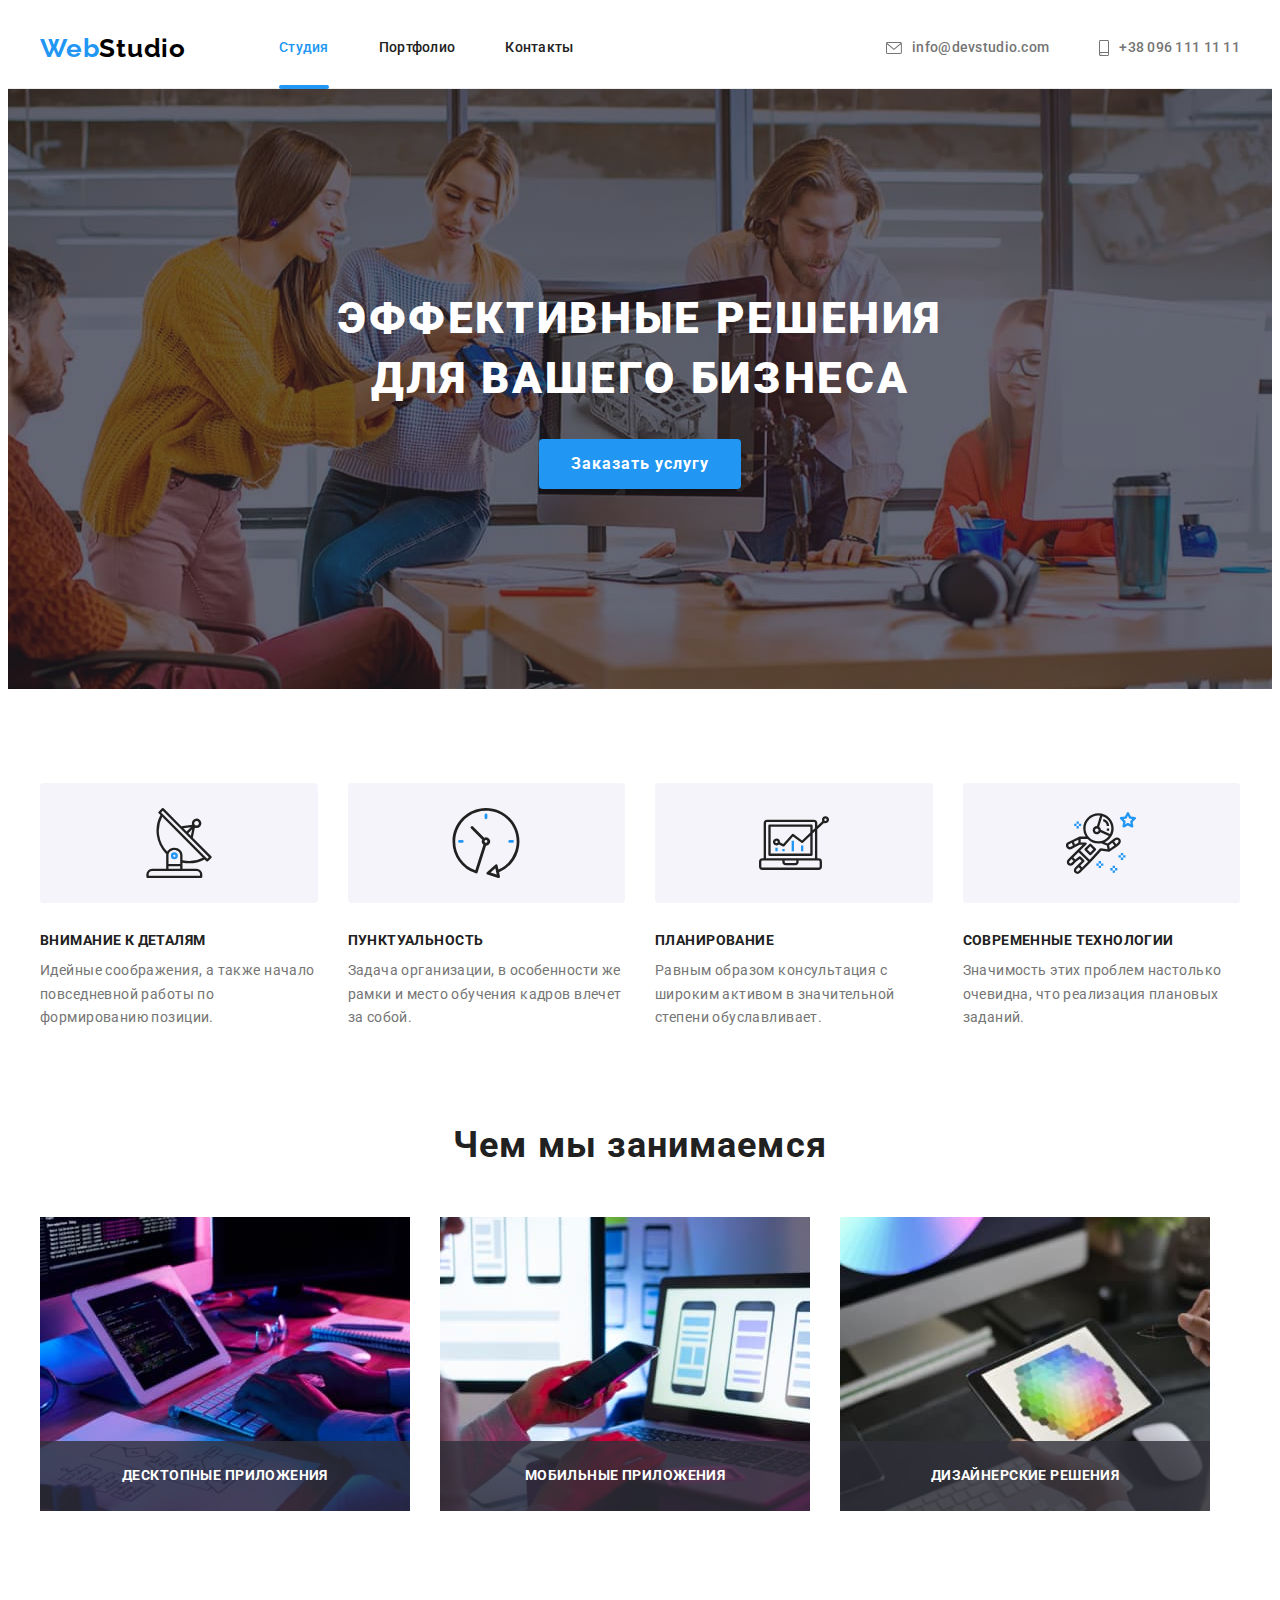
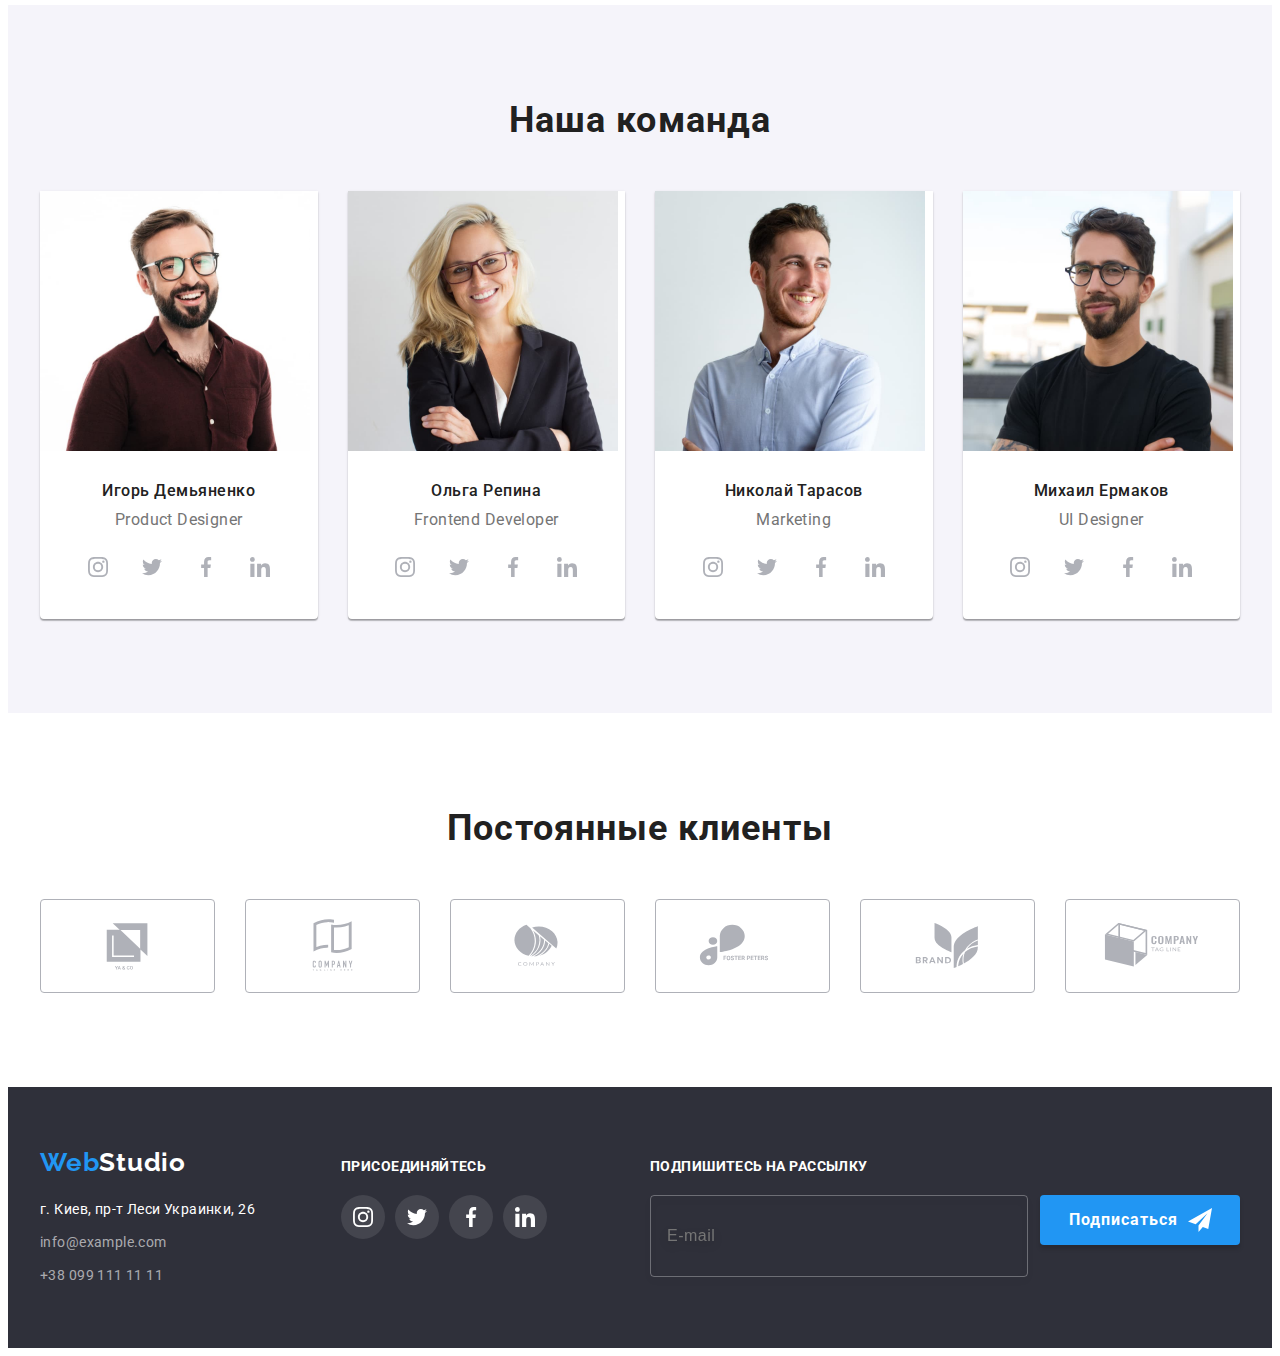
==== index.html @ 52c088f1 "Files from module 7" ====
<!DOCTYPE html>
<html lang="ru">
  <head>
    <meta charset="UTF-8" />
    <meta http-equiv="X-UA-Compatible" content="IE=edge" />
    <meta name="viewport" content="width=device-width, initial-scale=1.0" />
    <link rel="preconnect" href="https://fonts.googleapis.com" />
    <link rel="preconnect" href="https://fonts.gstatic.com" crossorigin />
    <link
      href="https://fonts.googleapis.com/css2?family=Raleway:wght@700&family=Roboto:wght@400;500;700;900&display=swap"
      rel="stylesheet"
    />
    <title>Студия</title>
    <link
      rel="stylesheet"
      href="https://cdnjs.cloudflare.com/ajax/libs/modern-normalize/1.1.0/modern-normalize.min.css"
      integrity="sha512-wpPYUAdjBVSE4KJnH1VR1HeZfpl1ub8YT/NKx4PuQ5NmX2tKuGu6U/JRp5y+Y8XG2tV+wKQpNHVUX03MfMFn9Q=="
      crossorigin="anonymous"
      referrerpolicy="no-referrer"
    />
    <link rel="stylesheet" href="./css/main.min.css" />
  </head>
  <body>
    <!-- Шапка сайта -->
    <header class="header">
      <div class="container">
        <a class="logo header__logo link" lang="en" href="./index.html"
          >Web<span class="logo__part">Studio</span></a
        >
        <nav class="navigation">
          <ul class="menu-list list">
            <li class="menu-list__item">
              <a class="menu-list__link menu-list__link--current link" href="./index.html"
                >Студия</a
              >
            </li>
            <li class="menu-list__item">
              <a class="menu-list__link link" href="./portfolio.html">Портфолио</a>
            </li>
            <li class="menu-list__item">
              <a class="menu-list__link link" href="">Контакты</a>
            </li>
          </ul>
        </nav>
        <ul class="contacts-list list">
          <li class="contacts-list__item">
            <a class="contacts-list__link link" href="mailto:info@devstudio.com"
              ><svg class="contacts-list__icon" width="16" height="12">
                <use href="./images/icons.svg#icon-envelope"></use></svg
              >info@devstudio.com</a
            >
          </li>
          <li class="contacts-list__item">
            <a class="contacts-list__link link" href="tel:+380961111111"
              ><svg class="contacts-list__icon" width="10" height="16">
                <use href="./images/icons.svg#icon-smartphone"></use></svg
              >+38 096 111 11 11</a
            >
          </li>
        </ul>
      </div>
    </header>
    <!-- Уникальный контент страницы -->
    <main>
      <!-- Герой -->
      <section class="hero">
        <div class="container">
          <h1 class="main-title">Эффективные решения для вашего бизнеса</h1>
          <button class="main-btn btn" type="button" data-modal-open>Заказать услугу</button>
        </div>
      </section>
      <!-- Преимущества компании -->
      <section class="advantages section">
        <div class="container">
          <h2 class="visually-hidden">Наши преимущества</h2>
          <ul class="advantages-list list">
            <li class="advantages-list__item">
              <div class="advantages-list__icon-container">
                <svg class="advantages-list__icon" width="70" height="70">
                  <use href="./images/icons.svg#icon-antenna"></use>
                </svg>
              </div>
              <h3 class="advantages-list__title">Внимание к деталям</h3>
              <p class="advantages-list__text">
                Идейные соображения, а также начало повседневной работы по формированию позиции.
              </p>
            </li>
            <li class="advantages-list__item">
              <div class="advantages-list__icon-container">
                <svg class="advantages-list__icon" width="70" height="70">
                  <use href="./images/icons.svg#icon-clock"></use>
                </svg>
              </div>
              <h3 class="advantages-list__title">Пунктуальность</h3>
              <p class="advantages-list__text">
                Задача организации, в особенности же рамки и место обучения кадров влечет за собой.
              </p>
            </li>
            <li class="advantages-list__item">
              <div class="advantages-list__icon-container">
                <svg class="advantages-list__icon" width="70" height="70">
                  <use href="./images/icons.svg#icon-diagram"></use>
                </svg>
              </div>
              <h3 class="advantages-list__title">Планирование</h3>
              <p class="advantages-list__text">
                Равным образом консультация с широким активом в значительной степени обуславливает.
              </p>
            </li>
            <li class="advantages-list__item">
              <div class="advantages-list__icon-container">
                <svg class="advantages-list__icon" width="70" height="70">
                  <use href="./images/icons.svg#icon-astronaut"></use>
                </svg>
              </div>
              <h3 class="advantages-list__title">Современные технологии</h3>
              <p class="advantages-list__text">
                Значимость этих проблем настолько очевидна, что реализация плановых заданий.
              </p>
            </li>
          </ul>
        </div>
      </section>
      <!-- Услуги компании -->
      <section class="activity section">
        <div class="container">
          <h2 class="title">Чем мы занимаемся</h2>
          <ul class="activity-list list">
            <li class="activity-list__item">
              <div class="activity-list__img-container">
                <img
                  class="activity-list__img img"
                  src="./images/image-1.jpg"
                  alt="Написание сайтов"
                  width="370"
                  height="294"
                />
                <p class="activity-list__text">Десктопные приложения</p>
              </div>
            </li>
            <li class="activity-list__item">
              <div class="activity-list__img-container">
                <img
                  class="activity-list__img img"
                  src="./images/image-2.jpg"
                  alt="Создание веб-приложений"
                  width="370"
                  height="294"
                />
                <p class="activity-list__text">Мобильные приложения</p>
              </div>
            </li>
            <li class="activity-list__item">
              <div class="activity-list__img-container">
                <img
                  class="activity-list__img img"
                  src="./images/image-3.jpg"
                  alt="Дизайн"
                  width="370"
                  height="294"
                />
                <p class="activity-list__text">Дизайнерские решения</p>
              </div>
            </li>
          </ul>
        </div>
      </section>
      <!-- Сотрудники компании -->
      <section class="command section">
        <div class="container">
          <h2 class="title">Наша команда</h2>
          <ul class="command-list list">
            <li class="command-list__item">
              <img
                class="command-list__img img"
                src="./images/image-4.jpg"
                alt="Игорь Демьяненко"
                width="270"
                height="260"
              />
              <div class="command-data">
                <h3 class="command-data__title">Игорь Демьяненко</h3>
                <p class="command-data__text" lang="en">Product Designer</p>
                <ul class="social-list list">
                  <li class="social-list__item">
                    <a class="social-list__link social-list__link--mid link" href="">
                      <svg class="social-list__icon" width="20" height="20">
                        <use href="./images/icons.svg#icon-instagram"></use>
                      </svg>
                    </a>
                  </li>
                  <li class="social-list__item">
                    <a class="social-list__link social-list__link--mid link" href="">
                      <svg class="social-list__icon" width="20" height="20">
                        <use href="./images/icons.svg#icon-twitter"></use>
                      </svg>
                    </a>
                  </li>
                  <li class="social-list__item">
                    <a class="social-list__link social-list__link--mid link" href="">
                      <svg class="social-list__icon" width="20" height="20">
                        <use href="./images/icons.svg#icon-facebook"></use>
                      </svg>
                    </a>
                  </li>
                  <li class="social-list__item">
                    <a class="social-list__link social-list__link--mid link" href="">
                      <svg class="social-list__icon" width="20" height="20">
                        <use href="./images/icons.svg#icon-linkedin"></use>
                      </svg>
                    </a>
                  </li>
                </ul>
              </div>
            </li>
            <li class="command-list__item">
              <img
                class="command-list__img img"
                lang="en"
                src="./images/image-5.jpg"
                alt="Frontend Developer"
                width="270"
                height="260"
              />
              <div class="command-data">
                <h3 class="command-data__title">Ольга Репина</h3>
                <p class="command-data__text" lang="en">Frontend Developer</p>
                <ul class="social-list list">
                  <li class="social-list__item">
                    <a class="social-list__link social-list__link--mid link" href="">
                      <svg class="social-list__icon" width="20" height="20">
                        <use href="./images/icons.svg#icon-instagram"></use>
                      </svg>
                    </a>
                  </li>
                  <li class="social-list__item">
                    <a class="social-list__link social-list__link--mid link" href="">
                      <svg class="social-list__icon" width="20" height="20">
                        <use href="./images/icons.svg#icon-twitter"></use>
                      </svg>
                    </a>
                  </li>
                  <li class="social-list__item">
                    <a class="social-list__link social-list__link--mid link" href="">
                      <svg class="social-list__icon" width="20" height="20">
                        <use href="./images/icons.svg#icon-facebook"></use>
                      </svg>
                    </a>
                  </li>
                  <li class="social-list__item">
                    <a class="social-list__link social-list__link--mid link" href="">
                      <svg class="social-list__icon" width="20" height="20">
                        <use href="./images/icons.svg#icon-linkedin"></use>
                      </svg>
                    </a>
                  </li>
                </ul>
              </div>
            </li>
            <li class="command-list__item">
              <img
                class="command-list__img img"
                lang="en"
                src="./images/image-6.jpg"
                alt="Marketing"
                width="270"
                height="260"
              />
              <div class="command-data">
                <h3 class="command-data__title">Николай Тарасов</h3>
                <p class="command-data__text" lang="en">Marketing</p>
                <ul class="social-list list">
                  <li class="social-list__item">
                    <a class="social-list__link social-list__link--mid link" href="">
                      <svg class="social-list__icon" width="20" height="20">
                        <use href="./images/icons.svg#icon-instagram"></use>
                      </svg>
                    </a>
                  </li>
                  <li class="social-list__item">
                    <a class="social-list__link social-list__link--mid link" href="">
                      <svg class="social-list__icon" width="20" height="20">
                        <use href="./images/icons.svg#icon-twitter"></use>
                      </svg>
                    </a>
                  </li>
                  <li class="social-list__item">
                    <a class="social-list__link social-list__link--mid link" href="">
                      <svg class="social-list__icon" width="20" height="20">
                        <use href="./images/icons.svg#icon-facebook"></use>
                      </svg>
                    </a>
                  </li>
                  <li class="social-list__item">
                    <a class="social-list__link social-list__link--mid link" href="">
                      <svg class="social-list__icon" width="20" height="20">
                        <use href="./images/icons.svg#icon-linkedin"></use>
                      </svg>
                    </a>
                  </li>
                </ul>
              </div>
            </li>
            <li class="command-list__item">
              <img
                class="command-list__img img"
                lang="en"
                src="./images/image-7.jpg"
                alt="UI Designer"
                width="270"
                height="260"
              />
              <div class="command-data">
                <h3 class="command-data__title">Михаил Ермаков</h3>
                <p class="command-data__text" lang="en">UI Designer</p>
                <ul class="social-list list">
                  <li class="social-list__item">
                    <a class="social-list__link social-list__link--mid link" href="">
                      <svg class="social-list__icon" width="20" height="20">
                        <use href="./images/icons.svg#icon-instagram"></use>
                      </svg>
                    </a>
                  </li>
                  <li class="social-list__item">
                    <a class="social-list__link social-list__link--mid link" href="">
                      <svg class="social-list__icon" width="20" height="20">
                        <use href="./images/icons.svg#icon-twitter"></use>
                      </svg>
                    </a>
                  </li>
                  <li class="social-list__item">
                    <a class="social-list__link social-list__link--mid link" href="">
                      <svg class="social-list__icon" width="20" height="20">
                        <use href="./images/icons.svg#icon-facebook"></use>
                      </svg>
                    </a>
                  </li>
                  <li class="social-list__item">
                    <a class="social-list__link social-list__link--mid link" href="">
                      <svg class="social-list__icon" width="20" height="20">
                        <use href="./images/icons.svg#icon-linkedin"></use>
                      </svg>
                    </a>
                  </li>
                </ul>
              </div>
            </li>
          </ul>
        </div>
      </section>
      <section class="clients section">
        <div class="container">
          <h2 class="title">Постоянные клиенты</h2>
          <ul class="clients-list list">
            <li class="clients-list__item">
              <a class="clients-list__link link" href="">
                <svg class="clients-list__icon" width="106" height="60">
                  <use href="./images/icons.svg#icon-logo-1"></use></svg
              ></a>
            </li>
            <li class="clients-list__item">
              <a class="clients-list__link link" href=""
                ><svg class="clients-list__icon" width="106" height="60">
                  <use href="./images/icons.svg#icon-logo-2"></use></svg
              ></a>
            </li>
            <li class="clients-list__item">
              <a class="clients-list__link link" href=""
                ><svg class="clients-list__icon" width="106" height="60">
                  <use href="./images/icons.svg#icon-logo-3"></use></svg
              ></a>
            </li>
            <li class="clients-list__item">
              <a class="clients-list__link link" href=""
                ><svg class="clients-list__icon" width="106" height="60">
                  <use href="./images/icons.svg#icon-logo-4"></use></svg
              ></a>
            </li>
            <li class="clients-list__item">
              <a class="clients-list__link link" href=""
                ><svg class="clients-list__icon" width="106" height="60">
                  <use href="./images/icons.svg#icon-logo-5"></use></svg
              ></a>
            </li>
            <li class="clients-list__item">
              <a class="clients-list__link link" href=""
                ><svg class="clients-list__icon" width="106" height="60">
                  <use href="./images/icons.svg#icon-logo-6"></use></svg
              ></a>
            </li>
          </ul>
        </div>
      </section>
    </main>
    <!-- Футер -->
    <footer class="footer">
      <div class="container">
        <div class="address-data">
          <a class="logo footer__logo link" lang="en" href="./index.html"
            >Web<span class="logo__part">Studio</span></a
          >
          <address class="address">
            <p class="address__text">г. Киев, пр-т Леси Украинки, 26</p>
            <ul class="vertical-contacts-list list">
              <li class="vertical-contacts-list__item">
                <a class="vertical-contacts-list__link link" href="mailto:info@example.com"
                  >info@example.com</a
                >
              </li>
              <li class="vertical-contacts-list__item">
                <a class="vertical-contacts-list__link link" href="tel:+380991111111"
                  >+38 099 111 11 11</a
                >
              </li>
            </ul>
          </address>
        </div>
        <div class="social-container">
          <p class="social-container__appeal">Присоединяйтесь</p>
          <ul class="social-list list">
            <li class="social-list__item">
              <a class="social-list__link social-list__link--bottom link" href="">
                <svg class="social-list__icon" width="20" height="20">
                  <use href="./images/icons.svg#icon-instagram"></use>
                </svg>
              </a>
            </li>
            <li class="social-list__item">
              <a class="social-list__link social-list__link--bottom link" href="">
                <svg class="social-list__icon" width="20" height="20">
                  <use href="./images/icons.svg#icon-twitter"></use>
                </svg>
              </a>
            </li>
            <li class="social-list__item">
              <a class="social-list__link social-list__link--bottom link" href="">
                <svg class="social-list__icon" width="20" height="20">
                  <use href="./images/icons.svg#icon-facebook"></use>
                </svg>
              </a>
            </li>
            <li class="social-list__item">
              <a class="social-list__link social-list__link--bottom link" href="">
                <svg class="social-list__icon" width="20" height="20">
                  <use href="./images/icons.svg#icon-linkedin"></use>
                </svg>
              </a>
            </li>
          </ul>
        </div>
        <div class="subscription">
          <p class="subscription__appeal">Подпишитесь на рассылку</p>
          <form class="subscription-form">
            <label class="subscription-form__label">
              <input
                class="subscription-form__input"
                type="email"
                name="user-email"
                placeholder="E-mail"
              />
            </label>
            <button class="subscription-btn btn" type="submit">
              Подписаться
              <svg class="subscription-btn__icon" width="24" height="24">
                <use href="./images/icons.svg#icon-send"></use>
              </svg>
            </button>
          </form>
        </div>
      </div>
    </footer>
    <div class="backdrop is-hidden" data-modal>
      <div class="modal">
        <button class="button-close" type="button" title="Закрыть" data-modal-close>
          <svg class="button-close__icon" width="11" height="11">
            <use href="./images/icons.svg#icon-close"></use>
          </svg>
        </button>
        <form class="modal-form">
          <p class="modal-form__appeal">Оставьте свои данные, мы вам перезвоним</p>
          <ul class="modal-list list">
            <li class="modal-list__item">
              <label class="modal-list__label" for="name">Имя</label>
              <div class="modal-list__area">
                <input class="modal-list__input" type="text" name="user-name" id="name" />
                <svg class="modal-list__icon" width="18" height="18">
                  <use href="./images/icons.svg#icon-modal-1"></use>
                </svg>
              </div>
            </li>
            <li class="modal-list__item">
              <label class="modal-list__label" for="tel">Телефон</label>
              <div class="modal-list__area">
                <input class="modal-list__input" type="tel" name="user-tel" id="tel" />
                <svg class="modal-list__icon" width="18" height="18">
                  <use href="./images/icons.svg#icon-modal-2"></use>
                </svg>
              </div>
            </li>
            <li class="modal-list__item">
              <label class="modal-list__label" for="email">Почта</label>
              <div class="modal-list__area">
                <input class="modal-list__input" type="email" name="user-email" id="email" />
                <svg class="modal-list__icon" width="18" height="18">
                  <use href="./images/icons.svg#icon-modal-3"></use>
                </svg>
              </div>
            </li>
          </ul>
          <div class="modal-comment">
            <label class="modal-comment__label" for="comment">Комментарий</label>
            <textarea
              class="modal-comment__textarea"
              name="user-comment"
              id="comment"
              placeholder="Введите текст"
            ></textarea>
          </div>
          <div class="modal-checkbox">
            <label class="modal-checkbox__label">
              <input
                class="modal-checkbox__consent visually-hidden"
                type="checkbox"
                name="consent"
                id="consent"
              />
              <svg class="modal-checkbox__icon" width="16" height="15">
                <use href="./images/icons.svg#icon-modal-4"></use>
              </svg>
              Соглашаюсь с рассылкой и принимаю&nbsp;
              <a class="modal-checkbox__link link" href="">Условия договора</a></label
            >
          </div>
          <button class="backdrop-btn btn" type="submit">Отправить</button>
        </form>
      </div>
    </div>
    <script src="./js/modal.js"></script>
  </body>
</html>
---- css/main.min.css ----
:root{--text-main-color: #212121;--text-secondary-color: #757575;--text-light-color: #ffffff;--text-light-transparent-color: rgba(255, 255, 255, 0.6);--text-dark-color: #000000;--text-accent-color: #2196f3;--bg-main-color: #ffffff;--bg-light-color: #f5f4fa;--bg-dark-color: #2f303a;--bg-accent-color: #2196f3;--bg-accent-btn-color: #188ce8;--bg-first-hero-color: rgba(47, 48, 58, 0.4);--bg-last-hero-color: #c4c4c4;--bg-portfolio-example-thumb-color: rgba(33, 150, 243, 0.9);--bg-activity-text-thumb-color: rgba(47, 48, 58, 0.8);--social-icon-main-color: #afb1b8;--social-icon-footer-color: #ffffff;--social-icon-bg-footer-color: rgba(255, 255, 255, 0.1);--border-header-color: #ececec;--border-card-color: #eeeeee;--border-subscription-input-color: rgba(255, 255, 255, 0.3);--border-input-textarea-color: rgba(33, 33, 33, 0.2);--border-comment-textarea-color: rgba(117, 117, 117, 0.5);--backdrop-color: rgba(0, 0, 0, 0.2);--main-font-family: "Roboto", sans-serif;--logo-font-family: "Raleway", sans-serif;--main-gap: 30px}p,h1,h2,h3,h4,h5,h6{margin:0}ul{margin:0;padding-left:0}body{font-weight:400;background-color:var(--bg-main-color);color:var(--text-main-color);font-family:var(--main-font-family);font-size:14px;line-height:1.71;letter-spacing:.03em}.list{list-style:none}.link{color:var(--text-main-color);text-decoration:none}.btn{font-family:inherit;font-size:16px;text-align:center;cursor:pointer}.img{display:block;max-width:100%;height:auto}.visually-hidden{position:absolute;white-space:nowrap;width:1px;height:1px;overflow:hidden;border:0;padding:0;clip:rect(0 0 0 0);-webkit-clip-path:inset(50%);clip-path:inset(50%);margin:-1px}.container{width:1200px;padding-left:15px;padding-right:15px;margin:0 auto}.section{padding-top:94px;padding-bottom:94px}.logo{display:block;color:var(--text-accent-color);font-family:var(--logo-font-family);font-weight:700;font-size:26px;line-height:1.19;letter-spacing:.03em}.footer__logo{margin-bottom:20px}.header__logo{margin-right:93px;padding-top:24px;padding-bottom:24px}.footer .logo__part{color:var(--text-light-color)}.header .logo__part{color:var(--text-dark-color)}.title{font-size:36px;line-height:1.17;text-align:center;margin-bottom:50px;letter-spacing:.03em}.social-list{display:-webkit-box;display:-ms-flexbox;display:flex;-webkit-box-pack:center;-ms-flex-pack:center;justify-content:center}.social-list__item:not(:last-child){margin-right:10px}.social-list__link{display:-webkit-box;display:-ms-flexbox;display:flex;-webkit-box-pack:center;-ms-flex-pack:center;justify-content:center;-webkit-box-align:center;-ms-flex-align:center;align-items:center;width:44px;height:44px;border-radius:50%}.social-list__link--mid{fill:var(--social-icon-main-color);-webkit-transition:fill 250ms cubic-bezier(0.4, 0, 0.2, 1),background-color 250ms cubic-bezier(0.4, 0, 0.2, 1);transition:fill 250ms cubic-bezier(0.4, 0, 0.2, 1),background-color 250ms cubic-bezier(0.4, 0, 0.2, 1)}.social-list__link--mid:hover,.social-list__link--mid:focus{fill:var(--bg-main-color);background-color:var(--text-accent-color)}.social-list__link--bottom{fill:var(--social-icon-footer-color);background-color:var(--social-icon-bg-footer-color);-webkit-transition:background-color 250ms cubic-bezier(0.4, 0, 0.2, 1);transition:background-color 250ms cubic-bezier(0.4, 0, 0.2, 1)}.social-list__link--bottom:hover,.social-list__link--bottom:focus{background-color:var(--bg-accent-color)}.header{border-bottom:1px solid var(--border-header-color)}.header .container{display:-webkit-box;display:-ms-flexbox;display:flex;-webkit-box-align:center;-ms-flex-align:center;align-items:center}.menu-list{display:-webkit-box;display:-ms-flexbox;display:flex}.menu-list__item:not(:last-child){margin-right:50px}.menu-list__link{display:block;padding-top:32px;padding-bottom:32px;font-weight:500;font-size:14px;line-height:1.14;letter-spacing:.02em;-webkit-transition:color 250ms cubic-bezier(0.4, 0, 0.2, 1);transition:color 250ms cubic-bezier(0.4, 0, 0.2, 1)}.menu-list__link:hover,.menu-list__link:focus{color:var(--text-accent-color)}.menu-list__link--current{color:var(--text-accent-color);position:relative}.menu-list__link--current::after{content:"";position:absolute;left:0;bottom:-1px;width:100%;height:4px;border-radius:2px;background-color:var(--bg-accent-color)}.contacts-list{display:-webkit-box;display:-ms-flexbox;display:flex;margin-left:auto}.contacts-list__item:first-child{margin-right:50px}.contacts-list__icon{fill:currentColor;margin-right:10px}.contacts-list__link{display:-webkit-box;display:-ms-flexbox;display:flex;-webkit-box-align:center;-ms-flex-align:center;align-items:center;-webkit-box-pack:center;-ms-flex-pack:center;justify-content:center;color:var(--text-secondary-color);padding-top:32px;padding-bottom:32px;font-weight:500;font-size:14px;line-height:1.14;letter-spacing:.02em;-webkit-transition:color 250ms cubic-bezier(0.4, 0, 0.2, 1);transition:color 250ms cubic-bezier(0.4, 0, 0.2, 1)}.contacts-list__link:hover,.contacts-list__link:focus{color:var(--text-accent-color)}.hero{max-width:1600px;padding-top:200px;padding-bottom:200px;margin:0 auto;background-color:var(--bg-last-hero-color);background-image:-webkit-gradient(linear, left top, left bottom, from(var(--bg-first-hero-color)), to(var(--bg-first-hero-color))),url(../images/img-hero.jpg);background-image:linear-gradient(var(--bg-first-hero-color), var(--bg-first-hero-color)),url(../images/img-hero.jpg);background-repeat:no-repeat;background-position:center;background-size:cover}.main-title{color:var(--text-light-color);font-weight:900;font-size:44px;line-height:1.36;text-align:center;letter-spacing:.06em;text-transform:uppercase;margin-bottom:var(--main-gap);max-width:696px;margin-left:auto;margin-right:auto}.main-btn{padding-top:10px;padding-right:32px;padding-bottom:10px;padding-left:32px;border:0;background-color:var(--bg-accent-color);color:var(--text-light-color);font-weight:700;line-height:1.88;letter-spacing:.06em;display:block;height:50px;min-width:200px;margin-left:auto;margin-right:auto;border-radius:4px;-webkit-box-shadow:0px 4px 4px rgba(0,0,0,.15);box-shadow:0px 4px 4px rgba(0,0,0,.15);-webkit-transition:background-color 250ms cubic-bezier(0.4, 0, 0.2, 1);transition:background-color 250ms cubic-bezier(0.4, 0, 0.2, 1)}.main-btn:hover,.main-btn:focus{background-color:var(--bg-accent-btn-color)}.advantages-list{display:-webkit-box;display:-ms-flexbox;display:flex;margin-right:calc(-1*var(--main-gap))}.advantages-list__item{-ms-flex-preferred-size:calc(25% - var(--main-gap));flex-basis:calc(25% - var(--main-gap));margin-right:var(--main-gap)}.advantages-list__title{font-size:14px;line-height:1.14;text-transform:uppercase;margin-bottom:10px;letter-spacing:.03em}.advantages-list__text{color:var(--text-secondary-color)}.advantages-list__icon-container{display:-webkit-box;display:-ms-flexbox;display:flex;-webkit-box-pack:center;-ms-flex-pack:center;justify-content:center;-webkit-box-align:center;-ms-flex-align:center;align-items:center;height:120px;border-radius:4px;margin-bottom:var(--main-gap);background-color:var(--bg-light-color)}.activity{padding-top:0}.activity-list{display:-webkit-box;display:-ms-flexbox;display:flex}.activity-list__item:not(:last-child){margin-right:var(--main-gap)}.activity-list__img-container{position:relative}.activity-list__text{position:absolute;left:0;bottom:0;display:-webkit-box;display:-ms-flexbox;display:flex;-webkit-box-pack:center;-ms-flex-pack:center;justify-content:center;-webkit-box-align:center;-ms-flex-align:center;align-items:center;width:100%;min-height:70px;font-weight:700;text-align:center;text-transform:uppercase;color:var(--text-light-color);background:var(--bg-activity-text-thumb-color)}.command{background-color:var(--bg-light-color)}.command-list{display:-webkit-box;display:-ms-flexbox;display:flex;margin-right:calc(-1*var(--main-gap))}.command-list__item{-ms-flex-preferred-size:calc(25% - var(--main-gap));flex-basis:calc(25% - var(--main-gap));margin-right:var(--main-gap);background-color:var(--bg-main-color);border-radius:0px 0px 4px 4px;-webkit-box-shadow:0px 1px 3px rgba(0,0,0,.12),0px 1px 1px rgba(0,0,0,.14),0px 2px 1px rgba(0,0,0,.2);box-shadow:0px 1px 3px rgba(0,0,0,.12),0px 1px 1px rgba(0,0,0,.14),0px 2px 1px rgba(0,0,0,.2)}.command-data{padding:var(--main-gap)}.command-data__title{font-weight:500;font-size:16px;line-height:1.19;text-align:center;margin-bottom:10px;letter-spacing:.03em}.command-data__text{font-size:16px;line-height:1.19;text-align:center;color:var(--text-secondary-color);margin-bottom:16px}.clients-list{display:-webkit-box;display:-ms-flexbox;display:flex;-webkit-box-pack:center;-ms-flex-pack:center;justify-content:center;margin-right:calc(-1*var(--main-gap))}.clients-list__item{-ms-flex-preferred-size:calc(16.6666666667% - var(--main-gap));flex-basis:calc(16.6666666667% - var(--main-gap));margin-right:var(--main-gap)}.clients-list__link{height:92px;display:-webkit-box;display:-ms-flexbox;display:flex;-webkit-box-pack:center;-ms-flex-pack:center;justify-content:center;-webkit-box-align:center;-ms-flex-align:center;align-items:center;border:1px solid var(--social-icon-main-color);border-radius:4px;fill:var(--social-icon-main-color);-webkit-transition:fill 250ms cubic-bezier(0.4, 0, 0.2, 1),border 250ms cubic-bezier(0.4, 0, 0.2, 1);transition:fill 250ms cubic-bezier(0.4, 0, 0.2, 1),border 250ms cubic-bezier(0.4, 0, 0.2, 1)}.clients-list__link:hover,.clients-list__link:focus{fill:var(--text-accent-color);border:1px solid var(--text-accent-color)}.examples-list{display:-webkit-box;display:-ms-flexbox;display:flex;-webkit-box-pack:center;-ms-flex-pack:center;justify-content:center;margin-bottom:50px}.examples-list__item:not(:last-child){margin-right:8px}.example-btn{padding:6px 22px;display:block;border-radius:4px;border:0;background-color:var(--bg-light-color);font-weight:500;line-height:1.63;letter-spacing:.03em;-webkit-transition:color 250ms cubic-bezier(0.4, 0, 0.2, 1),background-color 250ms cubic-bezier(0.4, 0, 0.2, 1),-webkit-box-shadow 250ms cubic-bezier(0.4, 0, 0.2, 1);transition:color 250ms cubic-bezier(0.4, 0, 0.2, 1),background-color 250ms cubic-bezier(0.4, 0, 0.2, 1),-webkit-box-shadow 250ms cubic-bezier(0.4, 0, 0.2, 1);transition:color 250ms cubic-bezier(0.4, 0, 0.2, 1),background-color 250ms cubic-bezier(0.4, 0, 0.2, 1),box-shadow 250ms cubic-bezier(0.4, 0, 0.2, 1);transition:color 250ms cubic-bezier(0.4, 0, 0.2, 1),background-color 250ms cubic-bezier(0.4, 0, 0.2, 1),box-shadow 250ms cubic-bezier(0.4, 0, 0.2, 1),-webkit-box-shadow 250ms cubic-bezier(0.4, 0, 0.2, 1)}.example-btn:hover,.example-btn:focus{background-color:var(--bg-accent-color);color:var(--text-light-color);-webkit-box-shadow:0px 3px 1px rgba(0,0,0,.1),0px 1px 2px rgba(0,0,0,.08),0px 2px 2px rgba(0,0,0,.12);box-shadow:0px 3px 1px rgba(0,0,0,.1),0px 1px 2px rgba(0,0,0,.08),0px 2px 2px rgba(0,0,0,.12)}.example-btn--current{border:0;background-color:var(--bg-accent-color);color:var(--text-light-color);-webkit-box-shadow:0px 3px 1px rgba(0,0,0,.1),0px 1px 2px rgba(0,0,0,.08),0px 2px 2px rgba(0,0,0,.12);box-shadow:0px 3px 1px rgba(0,0,0,.1),0px 1px 2px rgba(0,0,0,.08),0px 2px 2px rgba(0,0,0,.12)}.samples-list{display:-webkit-box;display:-ms-flexbox;display:flex;-ms-flex-wrap:wrap;flex-wrap:wrap;margin-right:calc(-1*var(--main-gap));margin-bottom:calc(-1*var(--main-gap))}.samples-list__item{-ms-flex-preferred-size:calc(33.3333333333% - var(--main-gap));flex-basis:calc(33.3333333333% - var(--main-gap));margin-right:var(--main-gap);margin-bottom:var(--main-gap);-webkit-transition:-webkit-box-shadow 250ms cubic-bezier(0.4, 0, 0.2, 1);transition:-webkit-box-shadow 250ms cubic-bezier(0.4, 0, 0.2, 1);transition:box-shadow 250ms cubic-bezier(0.4, 0, 0.2, 1);transition:box-shadow 250ms cubic-bezier(0.4, 0, 0.2, 1), -webkit-box-shadow 250ms cubic-bezier(0.4, 0, 0.2, 1)}.product-description{padding:20px 24px 19px 24px;border-right:1px solid var(--border-card-color);border-bottom:1px solid var(--border-card-color);border-left:1px solid var(--border-card-color)}.product-description__title{font-size:18px;line-height:2;letter-spacing:.06em;margin-bottom:4px}.product-description__text{font-size:16px;line-height:1.88;color:var(--text-secondary-color)}.product-thumb{position:relative;overflow:hidden}.content-overlay{position:absolute;top:0;left:0;-webkit-transform:translateY(101%);transform:translateY(101%);display:inline-block;width:100%;height:100%;background-color:var(--bg-portfolio-example-thumb-color);-webkit-transition:-webkit-transform 250ms cubic-bezier(0.4, 0, 0.2, 1);transition:-webkit-transform 250ms cubic-bezier(0.4, 0, 0.2, 1);transition:transform 250ms cubic-bezier(0.4, 0, 0.2, 1);transition:transform 250ms cubic-bezier(0.4, 0, 0.2, 1), -webkit-transform 250ms cubic-bezier(0.4, 0, 0.2, 1)}.content-overlay__text{position:absolute;top:63px;left:24px;right:24px;bottom:63px;font-size:18px;line-height:1.56;letter-spacing:.03em;color:var(--text-light-color)}.samples-list__link{display:block;-webkit-transition:-webkit-box-shadow 250ms cubic-bezier(0.4, 0, 0.2, 1);transition:-webkit-box-shadow 250ms cubic-bezier(0.4, 0, 0.2, 1);transition:box-shadow 250ms cubic-bezier(0.4, 0, 0.2, 1);transition:box-shadow 250ms cubic-bezier(0.4, 0, 0.2, 1), -webkit-box-shadow 250ms cubic-bezier(0.4, 0, 0.2, 1)}.samples-list__link:hover,.samples-list__link:focus{-webkit-box-shadow:0px 1px 1px rgba(0,0,0,.12),0px 4px 4px rgba(0,0,0,.06),1px 4px 6px rgba(0,0,0,.16);box-shadow:0px 1px 1px rgba(0,0,0,.12),0px 4px 4px rgba(0,0,0,.06),1px 4px 6px rgba(0,0,0,.16)}.samples-list__link:hover .content-overlay{-webkit-transform:translateY(0);transform:translateY(0)}.samples-list__link:focus .content-overlay{-webkit-transform:translateY(0);transform:translateY(0)}.footer{padding-top:60px;padding-bottom:60px;background-color:var(--bg-dark-color)}.footer .container{display:-webkit-box;display:-ms-flexbox;display:flex;-webkit-box-align:baseline;-ms-flex-align:baseline;align-items:baseline}.address-data{margin-right:70px;width:231px}.address{font-style:normal}.address__text{color:var(--text-light-color);margin-bottom:9px}.vertical-contacts-list__item:not(:last-child){margin-bottom:9px}.vertical-contacts-list__link{color:var(--text-light-transparent-color);-webkit-transition:color 250ms cubic-bezier(0.4, 0, 0.2, 1);transition:color 250ms cubic-bezier(0.4, 0, 0.2, 1)}.vertical-contacts-list__link:hover,.vertical-contacts-list__link:focus{color:var(--text-accent-color)}.social-container{display:block;margin-right:auto}.social-container__appeal,.subscription__appeal{font-weight:700;font-size:14px;line-height:1.14;letter-spacing:.03em;text-transform:uppercase;color:var(--text-light-color);margin-bottom:20px}.subscription-form{display:-webkit-box;display:-ms-flexbox;display:flex}.subscription-form__input{background-color:rgba(0,0,0,0);outline:none;width:358px;height:50px;padding-left:16px;padding-top:15px;padding-bottom:15px;margin-right:12px;font-weight:400;font-size:16px;line-height:1.25;letter-spacing:.03em;color:var(--text-light-transparent-color);border:1px solid var(--border-subscription-input-color);-webkit-filter:drop-shadow(0px 4px 4px rgba(0, 0, 0, 0.15));filter:drop-shadow(0px 4px 4px rgba(0, 0, 0, 0.15));border-radius:4px;-webkit-transition:border-color 250ms cubic-bezier(0.4, 0, 0.2, 1);transition:border-color 250ms cubic-bezier(0.4, 0, 0.2, 1)}.subscription-form__input:focus,.subscription-form__input:hover{border-color:var(--light-alfa-color)}.subscription-btn{display:-webkit-box;display:-ms-flexbox;display:flex;-webkit-box-align:center;-ms-flex-align:center;align-items:center;min-width:200px;height:50px;padding-top:10px;padding-right:28px;padding-bottom:10px;padding-left:29px;background:var(--text-accent-color);-webkit-box-shadow:0px 4px 4px rgba(0,0,0,.15);box-shadow:0px 4px 4px rgba(0,0,0,.15);border:0;border-radius:4px;font-weight:700;font-size:16px;line-height:1.88;text-align:center;letter-spacing:.06em;color:var(--text-light-color);-webkit-transition:background-color 250ms cubic-bezier(0.4, 0, 0.2, 1);transition:background-color 250ms cubic-bezier(0.4, 0, 0.2, 1)}.subscription-btn:hover,.subscription-btn:focus{background-color:var(--bg-accent-btn-color)}.subscription-btn__icon{fill:var(--social-icon-footer-color);margin-left:10px}.backdrop.is-hidden{visibility:hidden;opacity:0;pointer-events:none;-webkit-transform:scale(1);transform:scale(1)}.backdrop.is-hidden .modal{-webkit-transform:translate(-50%, -50%) scale(1.15);transform:translate(-50%, -50%) scale(1.15)}.backdrop{position:fixed;left:0;top:0;width:100%;height:100%;z-index:1;background-color:var(--backdrop-color);opacity:1;-webkit-transition:opacity 250ms cubic-bezier(0.4, 0, 0.2, 1),visibility 250ms cubic-bezier(0.4, 0, 0.2, 1);transition:opacity 250ms cubic-bezier(0.4, 0, 0.2, 1),visibility 250ms cubic-bezier(0.4, 0, 0.2, 1)}.modal{line-height:1;position:absolute;left:50%;top:50%;width:528px;min-height:581px;border-radius:4px;-webkit-box-shadow:0px 1px 3px rgba(0,0,0,.12),0px 1px 1px rgba(0,0,0,.14),0px 2px 1px rgba(0,0,0,.2);box-shadow:0px 1px 3px rgba(0,0,0,.12),0px 1px 1px rgba(0,0,0,.14),0px 2px 1px rgba(0,0,0,.2);background-color:var(--bg-main-color);padding:40px;-webkit-transform:translate(-50%, -50%) scale(1);transform:translate(-50%, -50%) scale(1);-webkit-transition:-webkit-transform 250ms cubic-bezier(0.4, 0, 0.2, 1);transition:-webkit-transform 250ms cubic-bezier(0.4, 0, 0.2, 1);transition:transform 250ms cubic-bezier(0.4, 0, 0.2, 1);transition:transform 250ms cubic-bezier(0.4, 0, 0.2, 1), -webkit-transform 250ms cubic-bezier(0.4, 0, 0.2, 1)}.button-close{position:absolute;top:8px;right:8px;display:-webkit-box;display:-ms-flexbox;display:flex;-webkit-box-pack:center;-ms-flex-pack:center;justify-content:center;-webkit-box-align:center;-ms-flex-align:center;align-items:center;width:30px;height:30px;border-radius:50%;border:1px solid rgba(0,0,0,.1);cursor:pointer;fill:var(--text-dark-color);background-color:var(--bg-main-color);-webkit-transition:fill 250ms cubic-bezier(0.4, 0, 0.2, 1);transition:fill 250ms cubic-bezier(0.4, 0, 0.2, 1)}.button-close:hover,.button-close:focus{fill:var(--text-accent-color)}.modal-form{display:-webkit-box;display:-ms-flexbox;display:flex;-webkit-box-orient:vertical;-webkit-box-direction:normal;-ms-flex-direction:column;flex-direction:column;-webkit-box-pack:center;-ms-flex-pack:center;justify-content:center}.modal-form__appeal{margin-bottom:12px;font-weight:700;font-size:20px;line-height:1.15;text-align:center;letter-spacing:.03em;color:var(--text-main-color)}.modal-list{margin-bottom:10px}.modal-list__area{position:relative}.modal-list__item:not(:last-child){margin-bottom:10px}.modal-list__icon{position:absolute;top:50%;left:12px;-webkit-transform:translateY(-50%);transform:translateY(-50%);fill:var(--text-main-color);-webkit-transition:fill 250ms cubic-bezier(0.4, 0, 0.2, 1);transition:fill 250ms cubic-bezier(0.4, 0, 0.2, 1)}.modal-list__label,.modal-comment__label{margin-bottom:4px;display:block;font-weight:400;font-size:12px;height:12px;letter-spacing:.01em;color:var(--text-secondary-color)}.modal-list__input{background-color:rgba(0,0,0,0);outline:none;width:100%;height:40px;padding:11px 12px 11px 42px;border:1px solid var(--border-input-textarea-color);border-radius:4px;font-weight:400;font-size:12px;line-height:1.67;letter-spacing:.01em;color:var(--text-main-color);-webkit-transition:border-color 250ms cubic-bezier(0.4, 0, 0.2, 1);transition:border-color 250ms cubic-bezier(0.4, 0, 0.2, 1)}.modal-list__input:hover,.modal-list__input:focus{border-color:var(--text-accent-color)}.modal-list__input:focus+.modal-list__icon{fill:var(--text-accent-color)}.modal-list__input:hover+.modal-list__icon{fill:var(--text-accent-color)}.modal-comment{margin-bottom:20px}.modal-comment__textarea{background-color:rgba(0,0,0,0);outline:none;margin-bottom:-2px;width:100%;height:120px;padding:12px 16px;border:1px solid var(--border-input-textarea-color);border-radius:4px;resize:none;-webkit-transition:border-color 250ms cubic-bezier(0.4, 0, 0.2, 1);transition:border-color 250ms cubic-bezier(0.4, 0, 0.2, 1)}.modal-comment__textarea:hover,.modal-comment__textarea:focus{border-color:var(--text-accent-color)}.modal-comment__textarea::-webkit-input-placeholder{font-weight:400;font-size:12px;line-height:1.67;letter-spacing:.01em;color:var(--border-comment-textarea-color)}.modal-comment__textarea::-moz-placeholder{font-weight:400;font-size:12px;line-height:1.67;letter-spacing:.01em;color:var(--border-comment-textarea-color)}.modal-comment__textarea:-ms-input-placeholder{font-weight:400;font-size:12px;line-height:1.67;letter-spacing:.01em;color:var(--border-comment-textarea-color)}.modal-comment__textarea::-ms-input-placeholder{font-weight:400;font-size:12px;line-height:1.67;letter-spacing:.01em;color:var(--border-comment-textarea-color)}.modal-comment__textarea::placeholder{font-weight:400;font-size:12px;line-height:1.67;letter-spacing:.01em;color:var(--border-comment-textarea-color)}.modal-checkbox{margin-bottom:var(--main-gap)}.modal-checkbox__label{display:-webkit-box;display:-ms-flexbox;display:flex;-webkit-box-align:center;-ms-flex-align:center;align-items:center;-webkit-box-pack:center;-ms-flex-pack:center;justify-content:center;font-weight:400;font-size:14px;line-height:1.71;letter-spacing:.03em;color:var(--text-secondary-color)}.modal-checkbox__icon{width:16px;height:15px;background-color:rgba(0,0,0,0);fill:var(--bg-main-color);border:2px solid var(--text-main-color);border-radius:2px;margin-right:8px;-webkit-transition:border-color 250ms cubic-bezier(0.4, 0, 0.2, 1),background-color 250ms cubic-bezier(0.4, 0, 0.2, 1);transition:border-color 250ms cubic-bezier(0.4, 0, 0.2, 1),background-color 250ms cubic-bezier(0.4, 0, 0.2, 1)}.modal-checkbox__link{font-weight:400;font-size:14px;line-height:1;letter-spacing:.03em;border-bottom:.7px solid currentColor;display:inline-block;color:var(--text-accent-color);-webkit-transition:color 250ms cubic-bezier(0.4, 0, 0.2, 1);transition:color 250ms cubic-bezier(0.4, 0, 0.2, 1)}.modal-checkbox__link:hover,.modal-checkbox__link:focus{color:var(--bg-accent-btn-color)}.modal-checkbox__consent{background-color:rgba(0,0,0,0);outline:none}.modal-checkbox__consent:focus+.modal-checkbox__icon{border-color:var(--text-accent-color)}.modal-checkbox__consent:hover+.modal-checkbox__icon{border-color:var(--text-accent-color)}.modal-checkbox__consent:checked+.modal-checkbox__icon{border-color:var(--text-accent-color);background-color:var(--text-accent-color)}.backdrop-btn{padding-top:10px;padding-right:55px;padding-bottom:10px;padding-left:56px;width:200px;height:50px;margin-right:auto;margin-left:auto;background-color:var(--text-accent-color);-webkit-box-shadow:0px 4px 4px rgba(0,0,0,.15);box-shadow:0px 4px 4px rgba(0,0,0,.15);border-radius:4px;border:0;font-weight:700;font-size:16px;line-height:1.88;letter-spacing:.06em;color:var(--text-light-color);-webkit-transition:background-color 250ms cubic-bezier(0.4, 0, 0.2, 1);transition:background-color 250ms cubic-bezier(0.4, 0, 0.2, 1)}.backdrop-btn:hover,.backdrop-btn:focus{background-color:var(--bg-accent-btn-color)}/*# sourceMappingURL=main.min.css.map */
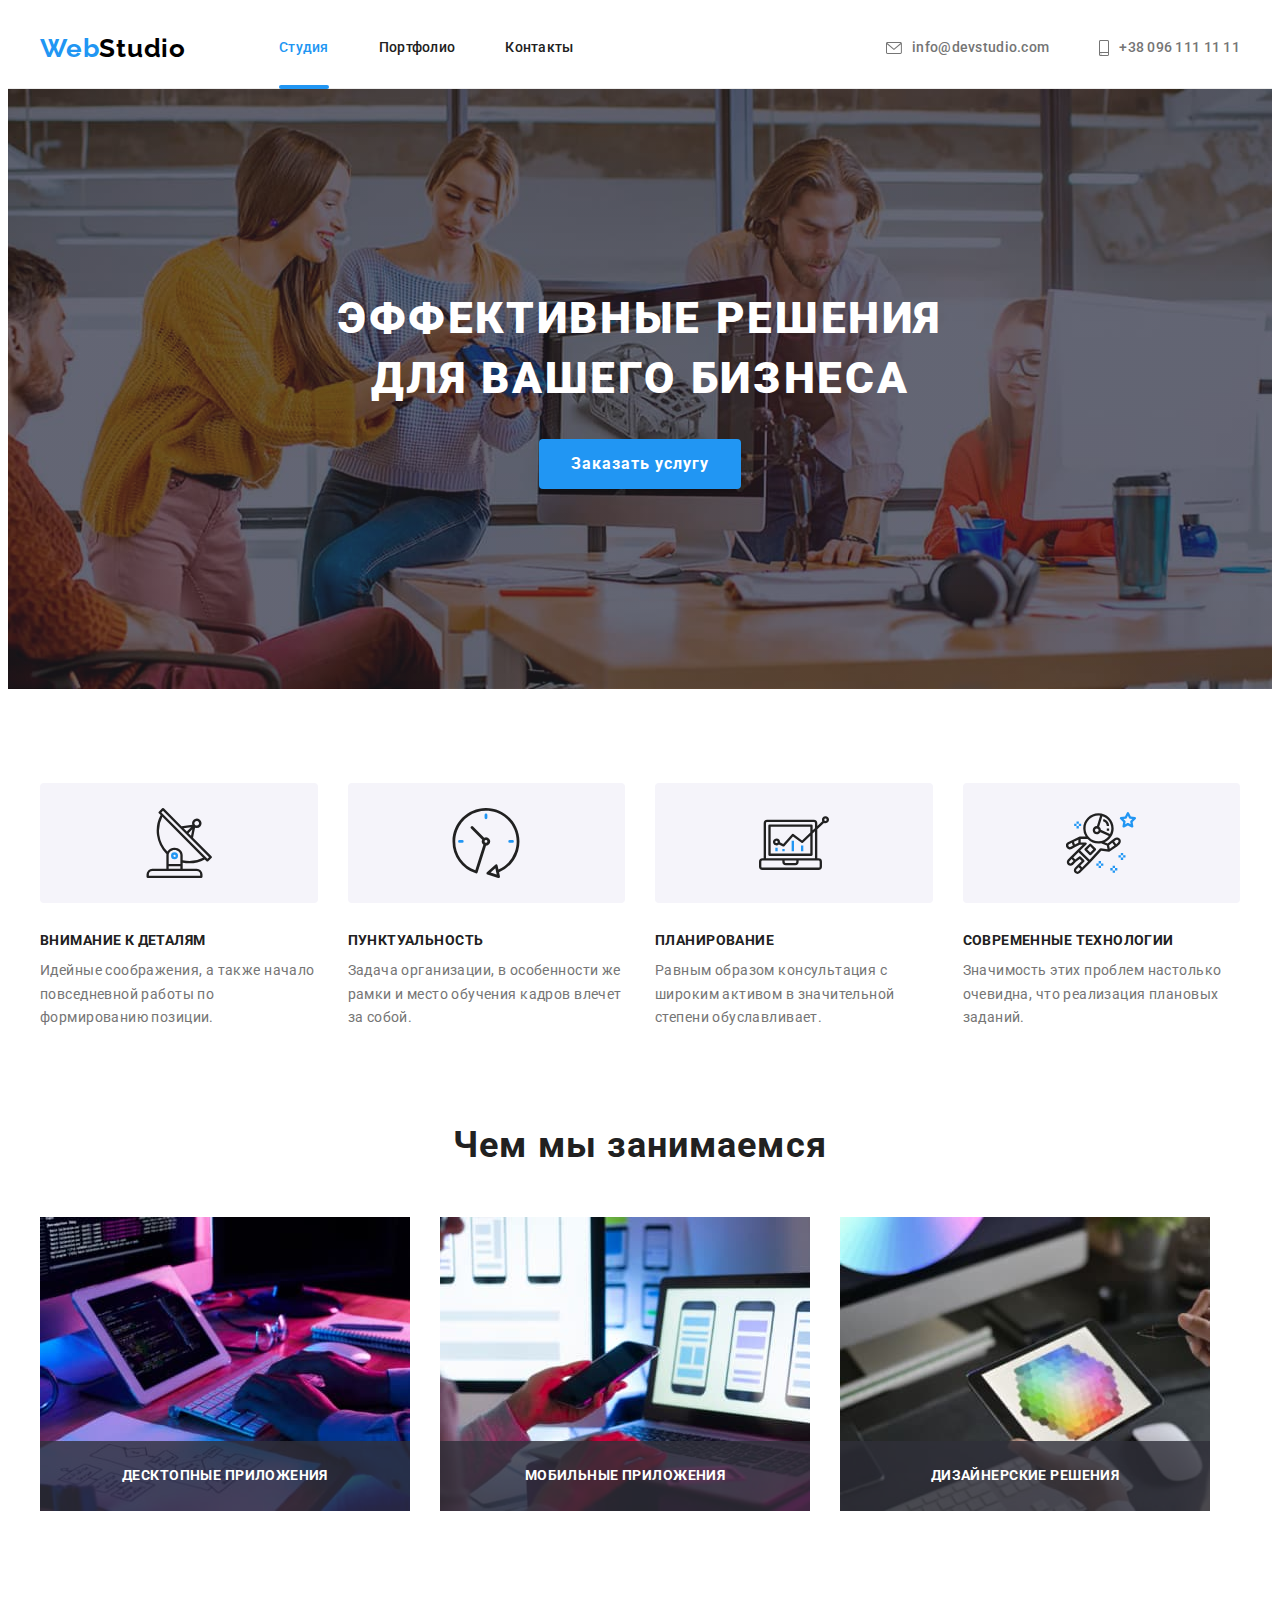
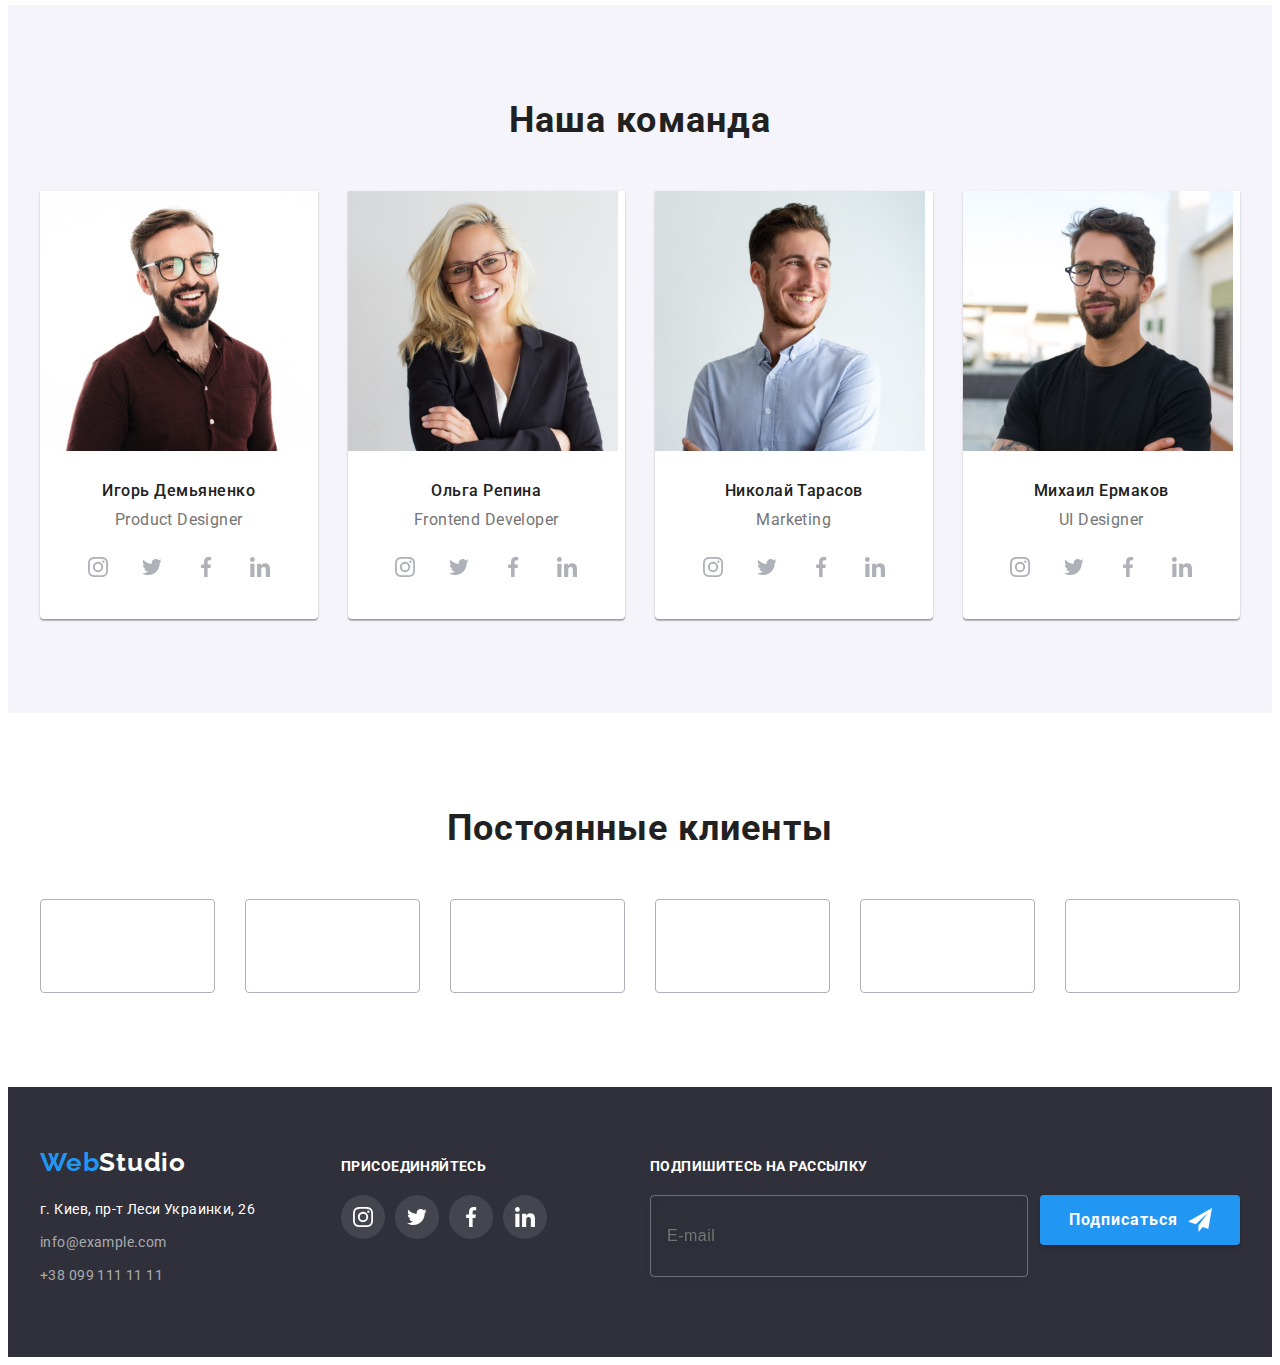
==== commit a679e261: "footer + header done" ====
--- a/index.html
+++ b/index.html
@@ -23,10 +23,15 @@
   <body>
     <!-- Шапка сайта -->
     <header class="header">
-      <div class="container">
+      <div class="header__container container">
         <a class="logo header__logo link" lang="en" href="./index.html"
           >Web<span class="logo__part">Studio</span></a
         >
+        <button type="button" class="menu-btn menu-open-btn">
+          <svg class="menu-btn__icon-menu" width="40" height="40">
+            <use href="./images/icons.svg#icon-menu"></use>
+          </svg>
+        </button>
         <nav class="navigation">
           <ul class="menu-list list">
             <li class="menu-list__item">
@@ -58,6 +63,50 @@
             >
           </li>
         </ul>
+        <div class="mob-menu is-hidden">
+          <button class="menu-btn-close menu-close-btn" type="button">
+            <svg class="menu-btn-close__icon-menu-close" width="40" height="40">
+              <use href="./images/icons.svg#icon-menu-close"></use>
+            </svg>
+          </button>
+          <ul class="mob-menu__navigation list">
+            <li class="mob-menu__item">
+              <a class="mob-menu__link mob-menu__link--current link" href="./index.html">Студия</a>
+            </li>
+            <li class="mob-menu__item">
+              <a class="mob-menu__link link" href="./portfolio.html">Портфолио</a>
+            </li>
+            <li class="mob-menu__item">
+              <a class="mob-menu__link link" href="">Контакты</a>
+            </li>
+          </ul>
+          <ul class="mob-menu__contact-list list">
+            <li class="mob-menu__item">
+              <a class="mob-menu__tel link" href="tel:+380961111111">+38 096 111 11 11</a>
+            </li>
+            <li class="mob-menu__item">
+              <a class="mob-menu__mail link" href="mailto:info@devstudio.com">
+                info@devstudio.com</a
+              >
+            </li>
+            <li>
+              <ul class="mob-menu__social-list list">
+                <li class="mob-menu__social-item">
+                  <a class="mob-menu__social-link link" href="">Instagram</a>
+                </li>
+                <li class="mob-menu__social-item">
+                  <a class="mob-menu__social-link link" href="">Twitter</a>
+                </li>
+                <li class="mob-menu__social-item">
+                  <a class="mob-menu__social-link link" href="">Facebook</a>
+                </li>
+                <li class="mob-menu__social-item">
+                  <a class="mob-menu__social-link link" href="">Linkedin</a>
+                </li>
+              </ul>
+            </li>
+          </ul>
+        </div>
       </div>
     </header>
     <!-- Уникальный контент страницы -->
@@ -394,11 +443,13 @@
     </main>
     <!-- Футер -->
     <footer class="footer">
-      <div class="container">
+      <div class="container footer__container">
         <div class="address-data">
-          <a class="logo footer__logo link" lang="en" href="./index.html"
-            >Web<span class="logo__part">Studio</span></a
-          >
+          <div class="position">
+            <a class="logo link" lang="en" href="./index.html"
+              >Web<span class="logo__part">Studio</span></a
+            >
+          </div>
           <address class="address">
             <p class="address__text">г. Киев, пр-т Леси Украинки, 26</p>
             <ul class="vertical-contacts-list list">
@@ -459,7 +510,7 @@
                 placeholder="E-mail"
               />
             </label>
-            <button class="subscription-btn btn" type="submit">
+            <button class="subscription-btn subscription__btn btn" type="submit">
               Подписаться
               <svg class="subscription-btn__icon" width="24" height="24">
                 <use href="./images/icons.svg#icon-send"></use>
@@ -536,5 +587,6 @@
       </div>
     </div>
     <script src="./js/modal.js"></script>
+    <script src="./js/menu.js"></script>
   </body>
 </html>
--- a/css/main.min.css
+++ b/css/main.min.css
@@ -1 +1 @@
-:root{--text-main-color: #212121;--text-secondary-color: #757575;--text-light-color: #ffffff;--text-light-transparent-color: rgba(255, 255, 255, 0.6);--text-dark-color: #000000;--text-accent-color: #2196f3;--bg-main-color: #ffffff;--bg-light-color: #f5f4fa;--bg-dark-color: #2f303a;--bg-accent-color: #2196f3;--bg-accent-btn-color: #188ce8;--bg-first-hero-color: rgba(47, 48, 58, 0.4);--bg-last-hero-color: #c4c4c4;--bg-portfolio-example-thumb-color: rgba(33, 150, 243, 0.9);--bg-activity-text-thumb-color: rgba(47, 48, 58, 0.8);--social-icon-main-color: #afb1b8;--social-icon-footer-color: #ffffff;--social-icon-bg-footer-color: rgba(255, 255, 255, 0.1);--border-header-color: #ececec;--border-card-color: #eeeeee;--border-subscription-input-color: rgba(255, 255, 255, 0.3);--border-input-textarea-color: rgba(33, 33, 33, 0.2);--border-comment-textarea-color: rgba(117, 117, 117, 0.5);--backdrop-color: rgba(0, 0, 0, 0.2);--main-font-family: "Roboto", sans-serif;--logo-font-family: "Raleway", sans-serif;--main-gap: 30px}p,h1,h2,h3,h4,h5,h6{margin:0}ul{margin:0;padding-left:0}body{font-weight:400;background-color:var(--bg-main-color);color:var(--text-main-color);font-family:var(--main-font-family);font-size:14px;line-height:1.71;letter-spacing:.03em}.list{list-style:none}.link{color:var(--text-main-color);text-decoration:none}.btn{font-family:inherit;font-size:16px;text-align:center;cursor:pointer}.img{display:block;max-width:100%;height:auto}.visually-hidden{position:absolute;white-space:nowrap;width:1px;height:1px;overflow:hidden;border:0;padding:0;clip:rect(0 0 0 0);-webkit-clip-path:inset(50%);clip-path:inset(50%);margin:-1px}.container{width:1200px;padding-left:15px;padding-right:15px;margin:0 auto}.section{padding-top:94px;padding-bottom:94px}.logo{display:block;color:var(--text-accent-color);font-family:var(--logo-font-family);font-weight:700;font-size:26px;line-height:1.19;letter-spacing:.03em}.footer__logo{margin-bottom:20px}.header__logo{margin-right:93px;padding-top:24px;padding-bottom:24px}.footer .logo__part{color:var(--text-light-color)}.header .logo__part{color:var(--text-dark-color)}.title{font-size:36px;line-height:1.17;text-align:center;margin-bottom:50px;letter-spacing:.03em}.social-list{display:-webkit-box;display:-ms-flexbox;display:flex;-webkit-box-pack:center;-ms-flex-pack:center;justify-content:center}.social-list__item:not(:last-child){margin-right:10px}.social-list__link{display:-webkit-box;display:-ms-flexbox;display:flex;-webkit-box-pack:center;-ms-flex-pack:center;justify-content:center;-webkit-box-align:center;-ms-flex-align:center;align-items:center;width:44px;height:44px;border-radius:50%}.social-list__link--mid{fill:var(--social-icon-main-color);-webkit-transition:fill 250ms cubic-bezier(0.4, 0, 0.2, 1),background-color 250ms cubic-bezier(0.4, 0, 0.2, 1);transition:fill 250ms cubic-bezier(0.4, 0, 0.2, 1),background-color 250ms cubic-bezier(0.4, 0, 0.2, 1)}.social-list__link--mid:hover,.social-list__link--mid:focus{fill:var(--bg-main-color);background-color:var(--text-accent-color)}.social-list__link--bottom{fill:var(--social-icon-footer-color);background-color:var(--social-icon-bg-footer-color);-webkit-transition:background-color 250ms cubic-bezier(0.4, 0, 0.2, 1);transition:background-color 250ms cubic-bezier(0.4, 0, 0.2, 1)}.social-list__link--bottom:hover,.social-list__link--bottom:focus{background-color:var(--bg-accent-color)}.header{border-bottom:1px solid var(--border-header-color)}.header .container{display:-webkit-box;display:-ms-flexbox;display:flex;-webkit-box-align:center;-ms-flex-align:center;align-items:center}.menu-list{display:-webkit-box;display:-ms-flexbox;display:flex}.menu-list__item:not(:last-child){margin-right:50px}.menu-list__link{display:block;padding-top:32px;padding-bottom:32px;font-weight:500;font-size:14px;line-height:1.14;letter-spacing:.02em;-webkit-transition:color 250ms cubic-bezier(0.4, 0, 0.2, 1);transition:color 250ms cubic-bezier(0.4, 0, 0.2, 1)}.menu-list__link:hover,.menu-list__link:focus{color:var(--text-accent-color)}.menu-list__link--current{color:var(--text-accent-color);position:relative}.menu-list__link--current::after{content:"";position:absolute;left:0;bottom:-1px;width:100%;height:4px;border-radius:2px;background-color:var(--bg-accent-color)}.contacts-list{display:-webkit-box;display:-ms-flexbox;display:flex;margin-left:auto}.contacts-list__item:first-child{margin-right:50px}.contacts-list__icon{fill:currentColor;margin-right:10px}.contacts-list__link{display:-webkit-box;display:-ms-flexbox;display:flex;-webkit-box-align:center;-ms-flex-align:center;align-items:center;-webkit-box-pack:center;-ms-flex-pack:center;justify-content:center;color:var(--text-secondary-color);padding-top:32px;padding-bottom:32px;font-weight:500;font-size:14px;line-height:1.14;letter-spacing:.02em;-webkit-transition:color 250ms cubic-bezier(0.4, 0, 0.2, 1);transition:color 250ms cubic-bezier(0.4, 0, 0.2, 1)}.contacts-list__link:hover,.contacts-list__link:focus{color:var(--text-accent-color)}.hero{max-width:1600px;padding-top:200px;padding-bottom:200px;margin:0 auto;background-color:var(--bg-last-hero-color);background-image:-webkit-gradient(linear, left top, left bottom, from(var(--bg-first-hero-color)), to(var(--bg-first-hero-color))),url(../images/img-hero.jpg);background-image:linear-gradient(var(--bg-first-hero-color), var(--bg-first-hero-color)),url(../images/img-hero.jpg);background-repeat:no-repeat;background-position:center;background-size:cover}.main-title{color:var(--text-light-color);font-weight:900;font-size:44px;line-height:1.36;text-align:center;letter-spacing:.06em;text-transform:uppercase;margin-bottom:var(--main-gap);max-width:696px;margin-left:auto;margin-right:auto}.main-btn{padding-top:10px;padding-right:32px;padding-bottom:10px;padding-left:32px;border:0;background-color:var(--bg-accent-color);color:var(--text-light-color);font-weight:700;line-height:1.88;letter-spacing:.06em;display:block;height:50px;min-width:200px;margin-left:auto;margin-right:auto;border-radius:4px;-webkit-box-shadow:0px 4px 4px rgba(0,0,0,.15);box-shadow:0px 4px 4px rgba(0,0,0,.15);-webkit-transition:background-color 250ms cubic-bezier(0.4, 0, 0.2, 1);transition:background-color 250ms cubic-bezier(0.4, 0, 0.2, 1)}.main-btn:hover,.main-btn:focus{background-color:var(--bg-accent-btn-color)}.advantages-list{display:-webkit-box;display:-ms-flexbox;display:flex;margin-right:calc(-1*var(--main-gap))}.advantages-list__item{-ms-flex-preferred-size:calc(25% - var(--main-gap));flex-basis:calc(25% - var(--main-gap));margin-right:var(--main-gap)}.advantages-list__title{font-size:14px;line-height:1.14;text-transform:uppercase;margin-bottom:10px;letter-spacing:.03em}.advantages-list__text{color:var(--text-secondary-color)}.advantages-list__icon-container{display:-webkit-box;display:-ms-flexbox;display:flex;-webkit-box-pack:center;-ms-flex-pack:center;justify-content:center;-webkit-box-align:center;-ms-flex-align:center;align-items:center;height:120px;border-radius:4px;margin-bottom:var(--main-gap);background-color:var(--bg-light-color)}.activity{padding-top:0}.activity-list{display:-webkit-box;display:-ms-flexbox;display:flex}.activity-list__item:not(:last-child){margin-right:var(--main-gap)}.activity-list__img-container{position:relative}.activity-list__text{position:absolute;left:0;bottom:0;display:-webkit-box;display:-ms-flexbox;display:flex;-webkit-box-pack:center;-ms-flex-pack:center;justify-content:center;-webkit-box-align:center;-ms-flex-align:center;align-items:center;width:100%;min-height:70px;font-weight:700;text-align:center;text-transform:uppercase;color:var(--text-light-color);background:var(--bg-activity-text-thumb-color)}.command{background-color:var(--bg-light-color)}.command-list{display:-webkit-box;display:-ms-flexbox;display:flex;margin-right:calc(-1*var(--main-gap))}.command-list__item{-ms-flex-preferred-size:calc(25% - var(--main-gap));flex-basis:calc(25% - var(--main-gap));margin-right:var(--main-gap);background-color:var(--bg-main-color);border-radius:0px 0px 4px 4px;-webkit-box-shadow:0px 1px 3px rgba(0,0,0,.12),0px 1px 1px rgba(0,0,0,.14),0px 2px 1px rgba(0,0,0,.2);box-shadow:0px 1px 3px rgba(0,0,0,.12),0px 1px 1px rgba(0,0,0,.14),0px 2px 1px rgba(0,0,0,.2)}.command-data{padding:var(--main-gap)}.command-data__title{font-weight:500;font-size:16px;line-height:1.19;text-align:center;margin-bottom:10px;letter-spacing:.03em}.command-data__text{font-size:16px;line-height:1.19;text-align:center;color:var(--text-secondary-color);margin-bottom:16px}.clients-list{display:-webkit-box;display:-ms-flexbox;display:flex;-webkit-box-pack:center;-ms-flex-pack:center;justify-content:center;margin-right:calc(-1*var(--main-gap))}.clients-list__item{-ms-flex-preferred-size:calc(16.6666666667% - var(--main-gap));flex-basis:calc(16.6666666667% - var(--main-gap));margin-right:var(--main-gap)}.clients-list__link{height:92px;display:-webkit-box;display:-ms-flexbox;display:flex;-webkit-box-pack:center;-ms-flex-pack:center;justify-content:center;-webkit-box-align:center;-ms-flex-align:center;align-items:center;border:1px solid var(--social-icon-main-color);border-radius:4px;fill:var(--social-icon-main-color);-webkit-transition:fill 250ms cubic-bezier(0.4, 0, 0.2, 1),border 250ms cubic-bezier(0.4, 0, 0.2, 1);transition:fill 250ms cubic-bezier(0.4, 0, 0.2, 1),border 250ms cubic-bezier(0.4, 0, 0.2, 1)}.clients-list__link:hover,.clients-list__link:focus{fill:var(--text-accent-color);border:1px solid var(--text-accent-color)}.examples-list{display:-webkit-box;display:-ms-flexbox;display:flex;-webkit-box-pack:center;-ms-flex-pack:center;justify-content:center;margin-bottom:50px}.examples-list__item:not(:last-child){margin-right:8px}.example-btn{padding:6px 22px;display:block;border-radius:4px;border:0;background-color:var(--bg-light-color);font-weight:500;line-height:1.63;letter-spacing:.03em;-webkit-transition:color 250ms cubic-bezier(0.4, 0, 0.2, 1),background-color 250ms cubic-bezier(0.4, 0, 0.2, 1),-webkit-box-shadow 250ms cubic-bezier(0.4, 0, 0.2, 1);transition:color 250ms cubic-bezier(0.4, 0, 0.2, 1),background-color 250ms cubic-bezier(0.4, 0, 0.2, 1),-webkit-box-shadow 250ms cubic-bezier(0.4, 0, 0.2, 1);transition:color 250ms cubic-bezier(0.4, 0, 0.2, 1),background-color 250ms cubic-bezier(0.4, 0, 0.2, 1),box-shadow 250ms cubic-bezier(0.4, 0, 0.2, 1);transition:color 250ms cubic-bezier(0.4, 0, 0.2, 1),background-color 250ms cubic-bezier(0.4, 0, 0.2, 1),box-shadow 250ms cubic-bezier(0.4, 0, 0.2, 1),-webkit-box-shadow 250ms cubic-bezier(0.4, 0, 0.2, 1)}.example-btn:hover,.example-btn:focus{background-color:var(--bg-accent-color);color:var(--text-light-color);-webkit-box-shadow:0px 3px 1px rgba(0,0,0,.1),0px 1px 2px rgba(0,0,0,.08),0px 2px 2px rgba(0,0,0,.12);box-shadow:0px 3px 1px rgba(0,0,0,.1),0px 1px 2px rgba(0,0,0,.08),0px 2px 2px rgba(0,0,0,.12)}.example-btn--current{border:0;background-color:var(--bg-accent-color);color:var(--text-light-color);-webkit-box-shadow:0px 3px 1px rgba(0,0,0,.1),0px 1px 2px rgba(0,0,0,.08),0px 2px 2px rgba(0,0,0,.12);box-shadow:0px 3px 1px rgba(0,0,0,.1),0px 1px 2px rgba(0,0,0,.08),0px 2px 2px rgba(0,0,0,.12)}.samples-list{display:-webkit-box;display:-ms-flexbox;display:flex;-ms-flex-wrap:wrap;flex-wrap:wrap;margin-right:calc(-1*var(--main-gap));margin-bottom:calc(-1*var(--main-gap))}.samples-list__item{-ms-flex-preferred-size:calc(33.3333333333% - var(--main-gap));flex-basis:calc(33.3333333333% - var(--main-gap));margin-right:var(--main-gap);margin-bottom:var(--main-gap);-webkit-transition:-webkit-box-shadow 250ms cubic-bezier(0.4, 0, 0.2, 1);transition:-webkit-box-shadow 250ms cubic-bezier(0.4, 0, 0.2, 1);transition:box-shadow 250ms cubic-bezier(0.4, 0, 0.2, 1);transition:box-shadow 250ms cubic-bezier(0.4, 0, 0.2, 1), -webkit-box-shadow 250ms cubic-bezier(0.4, 0, 0.2, 1)}.product-description{padding:20px 24px 19px 24px;border-right:1px solid var(--border-card-color);border-bottom:1px solid var(--border-card-color);border-left:1px solid var(--border-card-color)}.product-description__title{font-size:18px;line-height:2;letter-spacing:.06em;margin-bottom:4px}.product-description__text{font-size:16px;line-height:1.88;color:var(--text-secondary-color)}.product-thumb{position:relative;overflow:hidden}.content-overlay{position:absolute;top:0;left:0;-webkit-transform:translateY(101%);transform:translateY(101%);display:inline-block;width:100%;height:100%;background-color:var(--bg-portfolio-example-thumb-color);-webkit-transition:-webkit-transform 250ms cubic-bezier(0.4, 0, 0.2, 1);transition:-webkit-transform 250ms cubic-bezier(0.4, 0, 0.2, 1);transition:transform 250ms cubic-bezier(0.4, 0, 0.2, 1);transition:transform 250ms cubic-bezier(0.4, 0, 0.2, 1), -webkit-transform 250ms cubic-bezier(0.4, 0, 0.2, 1)}.content-overlay__text{position:absolute;top:63px;left:24px;right:24px;bottom:63px;font-size:18px;line-height:1.56;letter-spacing:.03em;color:var(--text-light-color)}.samples-list__link{display:block;-webkit-transition:-webkit-box-shadow 250ms cubic-bezier(0.4, 0, 0.2, 1);transition:-webkit-box-shadow 250ms cubic-bezier(0.4, 0, 0.2, 1);transition:box-shadow 250ms cubic-bezier(0.4, 0, 0.2, 1);transition:box-shadow 250ms cubic-bezier(0.4, 0, 0.2, 1), -webkit-box-shadow 250ms cubic-bezier(0.4, 0, 0.2, 1)}.samples-list__link:hover,.samples-list__link:focus{-webkit-box-shadow:0px 1px 1px rgba(0,0,0,.12),0px 4px 4px rgba(0,0,0,.06),1px 4px 6px rgba(0,0,0,.16);box-shadow:0px 1px 1px rgba(0,0,0,.12),0px 4px 4px rgba(0,0,0,.06),1px 4px 6px rgba(0,0,0,.16)}.samples-list__link:hover .content-overlay{-webkit-transform:translateY(0);transform:translateY(0)}.samples-list__link:focus .content-overlay{-webkit-transform:translateY(0);transform:translateY(0)}.footer{padding-top:60px;padding-bottom:60px;background-color:var(--bg-dark-color)}.footer .container{display:-webkit-box;display:-ms-flexbox;display:flex;-webkit-box-align:baseline;-ms-flex-align:baseline;align-items:baseline}.address-data{margin-right:70px;width:231px}.address{font-style:normal}.address__text{color:var(--text-light-color);margin-bottom:9px}.vertical-contacts-list__item:not(:last-child){margin-bottom:9px}.vertical-contacts-list__link{color:var(--text-light-transparent-color);-webkit-transition:color 250ms cubic-bezier(0.4, 0, 0.2, 1);transition:color 250ms cubic-bezier(0.4, 0, 0.2, 1)}.vertical-contacts-list__link:hover,.vertical-contacts-list__link:focus{color:var(--text-accent-color)}.social-container{display:block;margin-right:auto}.social-container__appeal,.subscription__appeal{font-weight:700;font-size:14px;line-height:1.14;letter-spacing:.03em;text-transform:uppercase;color:var(--text-light-color);margin-bottom:20px}.subscription-form{display:-webkit-box;display:-ms-flexbox;display:flex}.subscription-form__input{background-color:rgba(0,0,0,0);outline:none;width:358px;height:50px;padding-left:16px;padding-top:15px;padding-bottom:15px;margin-right:12px;font-weight:400;font-size:16px;line-height:1.25;letter-spacing:.03em;color:var(--text-light-transparent-color);border:1px solid var(--border-subscription-input-color);-webkit-filter:drop-shadow(0px 4px 4px rgba(0, 0, 0, 0.15));filter:drop-shadow(0px 4px 4px rgba(0, 0, 0, 0.15));border-radius:4px;-webkit-transition:border-color 250ms cubic-bezier(0.4, 0, 0.2, 1);transition:border-color 250ms cubic-bezier(0.4, 0, 0.2, 1)}.subscription-form__input:focus,.subscription-form__input:hover{border-color:var(--light-alfa-color)}.subscription-btn{display:-webkit-box;display:-ms-flexbox;display:flex;-webkit-box-align:center;-ms-flex-align:center;align-items:center;min-width:200px;height:50px;padding-top:10px;padding-right:28px;padding-bottom:10px;padding-left:29px;background:var(--text-accent-color);-webkit-box-shadow:0px 4px 4px rgba(0,0,0,.15);box-shadow:0px 4px 4px rgba(0,0,0,.15);border:0;border-radius:4px;font-weight:700;font-size:16px;line-height:1.88;text-align:center;letter-spacing:.06em;color:var(--text-light-color);-webkit-transition:background-color 250ms cubic-bezier(0.4, 0, 0.2, 1);transition:background-color 250ms cubic-bezier(0.4, 0, 0.2, 1)}.subscription-btn:hover,.subscription-btn:focus{background-color:var(--bg-accent-btn-color)}.subscription-btn__icon{fill:var(--social-icon-footer-color);margin-left:10px}.backdrop.is-hidden{visibility:hidden;opacity:0;pointer-events:none;-webkit-transform:scale(1);transform:scale(1)}.backdrop.is-hidden .modal{-webkit-transform:translate(-50%, -50%) scale(1.15);transform:translate(-50%, -50%) scale(1.15)}.backdrop{position:fixed;left:0;top:0;width:100%;height:100%;z-index:1;background-color:var(--backdrop-color);opacity:1;-webkit-transition:opacity 250ms cubic-bezier(0.4, 0, 0.2, 1),visibility 250ms cubic-bezier(0.4, 0, 0.2, 1);transition:opacity 250ms cubic-bezier(0.4, 0, 0.2, 1),visibility 250ms cubic-bezier(0.4, 0, 0.2, 1)}.modal{line-height:1;position:absolute;left:50%;top:50%;width:528px;min-height:581px;border-radius:4px;-webkit-box-shadow:0px 1px 3px rgba(0,0,0,.12),0px 1px 1px rgba(0,0,0,.14),0px 2px 1px rgba(0,0,0,.2);box-shadow:0px 1px 3px rgba(0,0,0,.12),0px 1px 1px rgba(0,0,0,.14),0px 2px 1px rgba(0,0,0,.2);background-color:var(--bg-main-color);padding:40px;-webkit-transform:translate(-50%, -50%) scale(1);transform:translate(-50%, -50%) scale(1);-webkit-transition:-webkit-transform 250ms cubic-bezier(0.4, 0, 0.2, 1);transition:-webkit-transform 250ms cubic-bezier(0.4, 0, 0.2, 1);transition:transform 250ms cubic-bezier(0.4, 0, 0.2, 1);transition:transform 250ms cubic-bezier(0.4, 0, 0.2, 1), -webkit-transform 250ms cubic-bezier(0.4, 0, 0.2, 1)}.button-close{position:absolute;top:8px;right:8px;display:-webkit-box;display:-ms-flexbox;display:flex;-webkit-box-pack:center;-ms-flex-pack:center;justify-content:center;-webkit-box-align:center;-ms-flex-align:center;align-items:center;width:30px;height:30px;border-radius:50%;border:1px solid rgba(0,0,0,.1);cursor:pointer;fill:var(--text-dark-color);background-color:var(--bg-main-color);-webkit-transition:fill 250ms cubic-bezier(0.4, 0, 0.2, 1);transition:fill 250ms cubic-bezier(0.4, 0, 0.2, 1)}.button-close:hover,.button-close:focus{fill:var(--text-accent-color)}.modal-form{display:-webkit-box;display:-ms-flexbox;display:flex;-webkit-box-orient:vertical;-webkit-box-direction:normal;-ms-flex-direction:column;flex-direction:column;-webkit-box-pack:center;-ms-flex-pack:center;justify-content:center}.modal-form__appeal{margin-bottom:12px;font-weight:700;font-size:20px;line-height:1.15;text-align:center;letter-spacing:.03em;color:var(--text-main-color)}.modal-list{margin-bottom:10px}.modal-list__area{position:relative}.modal-list__item:not(:last-child){margin-bottom:10px}.modal-list__icon{position:absolute;top:50%;left:12px;-webkit-transform:translateY(-50%);transform:translateY(-50%);fill:var(--text-main-color);-webkit-transition:fill 250ms cubic-bezier(0.4, 0, 0.2, 1);transition:fill 250ms cubic-bezier(0.4, 0, 0.2, 1)}.modal-list__label,.modal-comment__label{margin-bottom:4px;display:block;font-weight:400;font-size:12px;height:12px;letter-spacing:.01em;color:var(--text-secondary-color)}.modal-list__input{background-color:rgba(0,0,0,0);outline:none;width:100%;height:40px;padding:11px 12px 11px 42px;border:1px solid var(--border-input-textarea-color);border-radius:4px;font-weight:400;font-size:12px;line-height:1.67;letter-spacing:.01em;color:var(--text-main-color);-webkit-transition:border-color 250ms cubic-bezier(0.4, 0, 0.2, 1);transition:border-color 250ms cubic-bezier(0.4, 0, 0.2, 1)}.modal-list__input:hover,.modal-list__input:focus{border-color:var(--text-accent-color)}.modal-list__input:focus+.modal-list__icon{fill:var(--text-accent-color)}.modal-list__input:hover+.modal-list__icon{fill:var(--text-accent-color)}.modal-comment{margin-bottom:20px}.modal-comment__textarea{background-color:rgba(0,0,0,0);outline:none;margin-bottom:-2px;width:100%;height:120px;padding:12px 16px;border:1px solid var(--border-input-textarea-color);border-radius:4px;resize:none;-webkit-transition:border-color 250ms cubic-bezier(0.4, 0, 0.2, 1);transition:border-color 250ms cubic-bezier(0.4, 0, 0.2, 1)}.modal-comment__textarea:hover,.modal-comment__textarea:focus{border-color:var(--text-accent-color)}.modal-comment__textarea::-webkit-input-placeholder{font-weight:400;font-size:12px;line-height:1.67;letter-spacing:.01em;color:var(--border-comment-textarea-color)}.modal-comment__textarea::-moz-placeholder{font-weight:400;font-size:12px;line-height:1.67;letter-spacing:.01em;color:var(--border-comment-textarea-color)}.modal-comment__textarea:-ms-input-placeholder{font-weight:400;font-size:12px;line-height:1.67;letter-spacing:.01em;color:var(--border-comment-textarea-color)}.modal-comment__textarea::-ms-input-placeholder{font-weight:400;font-size:12px;line-height:1.67;letter-spacing:.01em;color:var(--border-comment-textarea-color)}.modal-comment__textarea::placeholder{font-weight:400;font-size:12px;line-height:1.67;letter-spacing:.01em;color:var(--border-comment-textarea-color)}.modal-checkbox{margin-bottom:var(--main-gap)}.modal-checkbox__label{display:-webkit-box;display:-ms-flexbox;display:flex;-webkit-box-align:center;-ms-flex-align:center;align-items:center;-webkit-box-pack:center;-ms-flex-pack:center;justify-content:center;font-weight:400;font-size:14px;line-height:1.71;letter-spacing:.03em;color:var(--text-secondary-color)}.modal-checkbox__icon{width:16px;height:15px;background-color:rgba(0,0,0,0);fill:var(--bg-main-color);border:2px solid var(--text-main-color);border-radius:2px;margin-right:8px;-webkit-transition:border-color 250ms cubic-bezier(0.4, 0, 0.2, 1),background-color 250ms cubic-bezier(0.4, 0, 0.2, 1);transition:border-color 250ms cubic-bezier(0.4, 0, 0.2, 1),background-color 250ms cubic-bezier(0.4, 0, 0.2, 1)}.modal-checkbox__link{font-weight:400;font-size:14px;line-height:1;letter-spacing:.03em;border-bottom:.7px solid currentColor;display:inline-block;color:var(--text-accent-color);-webkit-transition:color 250ms cubic-bezier(0.4, 0, 0.2, 1);transition:color 250ms cubic-bezier(0.4, 0, 0.2, 1)}.modal-checkbox__link:hover,.modal-checkbox__link:focus{color:var(--bg-accent-btn-color)}.modal-checkbox__consent{background-color:rgba(0,0,0,0);outline:none}.modal-checkbox__consent:focus+.modal-checkbox__icon{border-color:var(--text-accent-color)}.modal-checkbox__consent:hover+.modal-checkbox__icon{border-color:var(--text-accent-color)}.modal-checkbox__consent:checked+.modal-checkbox__icon{border-color:var(--text-accent-color);background-color:var(--text-accent-color)}.backdrop-btn{padding-top:10px;padding-right:55px;padding-bottom:10px;padding-left:56px;width:200px;height:50px;margin-right:auto;margin-left:auto;background-color:var(--text-accent-color);-webkit-box-shadow:0px 4px 4px rgba(0,0,0,.15);box-shadow:0px 4px 4px rgba(0,0,0,.15);border-radius:4px;border:0;font-weight:700;font-size:16px;line-height:1.88;letter-spacing:.06em;color:var(--text-light-color);-webkit-transition:background-color 250ms cubic-bezier(0.4, 0, 0.2, 1);transition:background-color 250ms cubic-bezier(0.4, 0, 0.2, 1)}.backdrop-btn:hover,.backdrop-btn:focus{background-color:var(--bg-accent-btn-color)}/*# sourceMappingURL=main.min.css.map */+:root{--text-main-color: #212121;--text-secondary-color: #757575;--text-light-color: #ffffff;--text-light-transparent-color: rgba(255, 255, 255, 0.6);--text-dark-color: #000000;--text-accent-color: #2196f3;--bg-main-color: #ffffff;--bg-light-color: #f5f4fa;--bg-dark-color: #2f303a;--bg-accent-color: #2196f3;--bg-accent-btn-color: #188ce8;--bg-first-hero-color: rgba(47, 48, 58, 0.4);--bg-last-hero-color: #c4c4c4;--bg-portfolio-example-thumb-color: rgba(33, 150, 243, 0.9);--bg-activity-text-thumb-color: rgba(47, 48, 58, 0.8);--social-icon-main-color: #afb1b8;--social-icon-footer-color: #ffffff;--social-icon-bg-footer-color: rgba(255, 255, 255, 0.1);--border-header-color: #ececec;--border-card-color: #eeeeee;--border-subscription-input-color: rgba(255, 255, 255, 0.3);--border-input-textarea-color: rgba(33, 33, 33, 0.2);--border-comment-textarea-color: rgba(117, 117, 117, 0.5);--backdrop-color: rgba(0, 0, 0, 0.2);--main-font-family: "Roboto", sans-serif;--logo-font-family: "Raleway", sans-serif;--main-gap: 30px}p,h1,h2,h3,h4,h5,h6{margin:0}ul{margin:0;padding-left:0}body{font-weight:400;background-color:var(--bg-main-color);color:var(--text-main-color);font-family:var(--main-font-family);font-size:14px;line-height:1.71;letter-spacing:.03em}.list{list-style:none}.link{color:var(--text-main-color);text-decoration:none}.btn{font-family:inherit;font-size:16px;text-align:center;cursor:pointer}.img{display:block;max-width:100%;height:auto}.visually-hidden{position:absolute;white-space:nowrap;width:1px;height:1px;overflow:hidden;border:0;padding:0;clip:rect(0 0 0 0);-webkit-clip-path:inset(50%);clip-path:inset(50%);margin:-1px}.container{padding:0 15px;margin:0 auto}@media screen and (min-width: 480px){.container{width:480px}}@media screen and (min-width: 768px){.container{width:768px}}@media screen and (min-width: 1200px){.container{width:1200px}}.header__container{position:relative;-webkit-box-align:center;-ms-flex-align:center;align-items:center;display:-webkit-box;display:-ms-flexbox;display:flex;-webkit-box-pack:justify;-ms-flex-pack:justify;justify-content:space-between;min-height:60px}.section{padding-top:94px;padding-bottom:94px}.logo{display:block;color:var(--text-accent-color);font-family:var(--logo-font-family);font-weight:700;font-size:26px;line-height:1.19;font-size:24px;line-height:1.17;letter-spacing:.03em}@media screen and (min-width: 1200px){.logo{font-size:26px;line-height:1.19}}.footer .logo__part{color:var(--text-light-color)}.header .logo__part{color:var(--text-dark-color)}.title{font-size:36px;line-height:1.17;text-align:center;margin-bottom:50px;letter-spacing:.03em}.social-list{display:-webkit-box;display:-ms-flexbox;display:flex;-webkit-box-pack:center;-ms-flex-pack:center;justify-content:center}.social-list__item:not(:last-child){margin-right:10px}.social-list__link{display:-webkit-box;display:-ms-flexbox;display:flex;-webkit-box-pack:center;-ms-flex-pack:center;justify-content:center;-webkit-box-align:center;-ms-flex-align:center;align-items:center;width:44px;height:44px;border-radius:50%}.social-list__link--mid{fill:var(--social-icon-main-color);-webkit-transition:fill 250ms cubic-bezier(0.4, 0, 0.2, 1),background-color 250ms cubic-bezier(0.4, 0, 0.2, 1);transition:fill 250ms cubic-bezier(0.4, 0, 0.2, 1),background-color 250ms cubic-bezier(0.4, 0, 0.2, 1)}.social-list__link--mid:hover,.social-list__link--mid:focus{fill:var(--bg-main-color);background-color:var(--text-accent-color)}.social-list__link--bottom{fill:var(--social-icon-footer-color);background-color:var(--social-icon-bg-footer-color);-webkit-transition:background-color 250ms cubic-bezier(0.4, 0, 0.2, 1);transition:background-color 250ms cubic-bezier(0.4, 0, 0.2, 1)}.social-list__link--bottom:hover,.social-list__link--bottom:focus{background-color:var(--bg-accent-color)}.header{border-bottom:1px solid var(--border-header-color)}.menu-btn{display:-webkit-inline-box;display:-ms-inline-flexbox;display:inline-flex;position:absolute;right:0;top:10px;padding:0;background-color:rgba(0,0,0,0);border:none}@media screen and (min-width: 768px){.menu-btn{display:none}}.menu-btn__icon-menu{fill:var(--text-main-color);-webkit-transition:fill 250ms cubic-bezier(0.4, 0, 0.2, 1);transition:fill 250ms cubic-bezier(0.4, 0, 0.2, 1)}.menu-btn__icon-menu:hover .menu-btn__icon-menu,.menu-btn__icon-menu:focus .menu-btn__icon-menu{fill:var(--bg-accent-color)}.menu-list{display:-webkit-box;display:-ms-flexbox;display:flex;padding:0;margin-left:88px}.menu-list__item:not(:last-child){margin-right:50px}@media screen and (max-width: 767px){.menu-list{display:none}}@media screen and (min-width: 1200px){.menu-list{margin-left:93px}}.menu-list__link{display:inline-block;padding-top:32px;padding-bottom:32px;font-weight:500;font-size:14px;line-height:1.14;letter-spacing:.02em;-webkit-transition:color 250ms cubic-bezier(0.4, 0, 0.2, 1);transition:color 250ms cubic-bezier(0.4, 0, 0.2, 1)}.menu-list__link:hover,.menu-list__link:focus{color:var(--text-accent-color)}.menu-list__link--current{color:var(--text-accent-color);position:relative}.menu-list__link--current::after{content:"";position:absolute;left:0;bottom:-1px;width:100%;height:4px;border-radius:2px;background-color:var(--bg-accent-color)}.contacts-list{display:-webkit-box;display:-ms-flexbox;display:flex;margin-left:auto;padding:0;-webkit-box-orient:vertical;-webkit-box-direction:normal;-ms-flex-direction:column;flex-direction:column;-webkit-box-pack:center;-ms-flex-pack:center;justify-content:center}@media screen and (max-width: 767px){.contacts-list{display:none}}@media screen and (min-width: 1200px){.contacts-list{-webkit-box-orient:horizontal;-webkit-box-direction:normal;-ms-flex-direction:row;flex-direction:row;-webkit-box-align:center;-ms-flex-align:center;align-items:center}.contacts-list__item:first-child{margin-right:50px}}.contacts-list__icon{fill:currentColor;margin-right:8px}@media screen and (min-width: 1200px){.contacts-list__icon{margin-right:10px}}.contacts-list__link{display:-webkit-box;display:-ms-flexbox;display:flex;-webkit-box-align:center;-ms-flex-align:center;align-items:center;-webkit-box-pack:center;-ms-flex-pack:center;justify-content:center;color:var(--text-secondary-color);padding-top:5px;padding-bottom:5px;font-weight:500;font-size:14px;line-height:1.14;font-size:12px;line-height:1.17;letter-spacing:.02em;-webkit-transition:color 250ms cubic-bezier(0.4, 0, 0.2, 1);transition:color 250ms cubic-bezier(0.4, 0, 0.2, 1)}@media screen and (min-width: 1200px){.contacts-list__link{font-size:14px;line-height:1.14;padding-top:32px;padding-bottom:32px}}.contacts-list__link:hover,.contacts-list__link:focus{color:var(--text-accent-color)}.mob-menu{display:-webkit-box;display:-ms-flexbox;display:flex;-webkit-box-orient:vertical;-webkit-box-direction:normal;-ms-flex-direction:column;flex-direction:column;-webkit-box-pack:justify;-ms-flex-pack:justify;justify-content:space-between;position:fixed;left:0;top:0;width:100%;height:100%;z-index:10;overflow:scroll;padding:48px 0 48px 40px;background-color:#fff;-webkit-transition:opacity 250ms cubic-bezier(0.4, 0, 0.2, 1),-webkit-transform 250ms cubic-bezier(0.4, 0, 0.2, 1);transition:opacity 250ms cubic-bezier(0.4, 0, 0.2, 1),-webkit-transform 250ms cubic-bezier(0.4, 0, 0.2, 1);transition:transform 250ms cubic-bezier(0.4, 0, 0.2, 1),opacity 250ms cubic-bezier(0.4, 0, 0.2, 1);transition:transform 250ms cubic-bezier(0.4, 0, 0.2, 1),opacity 250ms cubic-bezier(0.4, 0, 0.2, 1),-webkit-transform 250ms cubic-bezier(0.4, 0, 0.2, 1)}@media screen and (min-width: 768px){.mob-menu{display:none}}.mob-menu.is-hidden{opacity:0;visibility:hidden;-webkit-transform:translateX(100%);transform:translateX(100%)}.menu-btn-close{display:-webkit-inline-box;display:-ms-inline-flexbox;display:inline-flex;position:absolute;right:15px;top:10px;padding:0;background-color:rgba(0,0,0,0);border:none}@media screen and (min-width: 768px){.menu-btn-close{display:none}}.menu-btn-close__icon-menu-close{fill:var(--text-main-color);-webkit-transition:fill 250ms cubic-bezier(0.4, 0, 0.2, 1);transition:fill 250ms cubic-bezier(0.4, 0, 0.2, 1)}.menu-btn-close:hover .menu-btn-close__icon-menu-close,.menu-btn-close:focus .menu-btn-close__icon-menu-close{fill:var(--bg-accent-color)}.mob-menu__item:not(:last-child){margin-bottom:32px}.mob-menu__link{font-size:40px;font-weight:500;line-height:1.18;letter-spacing:.02em;letter-spacing:.02em;color:var(--text-main-color)}.mob-menu__link--current{color:var(--text-accent-color)}@media screen and (max-width: 479px){.mob-menu__link{font-size:8.333vw;font-weight:500;line-height:1.18;letter-spacing:.02em}}.mob-menu__tel{font-size:34px;font-weight:500;line-height:1.18;letter-spacing:.02em;color:var(--text-accent-color)}@media screen and (max-width: 479px){.mob-menu__tel{font-size:7.083vw;font-weight:500;line-height:1.18;letter-spacing:.02em}}.mob-menu__mail{font-size:24px;font-weight:500;line-height:1.17;letter-spacing:.02em;color:var(--text-secondary-color)}@media screen and (max-width: 479px){.mob-menu__mail{font-size:7.083vw;font-weight:500;line-height:1.18;letter-spacing:.02em}}.mob-menu__social-list{margin-top:64px;display:-webkit-box;display:-ms-flexbox;display:flex;-ms-flex-wrap:wrap;flex-wrap:wrap}.mob-menu__social-item{font-size:18px;font-weight:500;line-height:1.22;letter-spacing:.02em;display:-webkit-box;display:-ms-flexbox;display:flex;-webkit-box-align:center;-ms-flex-align:center;align-items:center;color:var(--text-accent-color)}@media screen and (max-width: 479px){.mob-menu__social-item{font-size:3.75vw;font-weight:500;line-height:1.22;letter-spacing:.02em}}.mob-menu__social-item:not(:last-child):after{content:"";display:inline-block;margin-left:10px;margin-right:10px;background-color:var(--border-input-textarea-color);width:1px;height:22px}@media screen and (max-width: 479px){.mob-menu__social-item:not(:last-child):after{margin-left:2vw;margin-right:2vw}}.mob-menu__social-link{color:var(--text-accent-color)}.no-scroll{overflow:hidden}.hero{max-width:1600px;padding-top:200px;padding-bottom:200px;margin:0 auto;background-color:var(--bg-last-hero-color);background-image:-webkit-gradient(linear, left top, left bottom, from(var(--bg-first-hero-color)), to(var(--bg-first-hero-color))),url(../images/img-hero.jpg);background-image:linear-gradient(var(--bg-first-hero-color), var(--bg-first-hero-color)),url(../images/img-hero.jpg);background-repeat:no-repeat;background-position:center;background-size:cover}.main-title{color:var(--text-light-color);font-weight:900;font-size:44px;line-height:1.36;text-align:center;letter-spacing:.06em;text-transform:uppercase;margin-bottom:var(--main-gap);max-width:696px;margin-left:auto;margin-right:auto}.main-btn{padding-top:10px;padding-right:32px;padding-bottom:10px;padding-left:32px;border:0;background-color:var(--bg-accent-color);color:var(--text-light-color);font-weight:700;line-height:1.88;letter-spacing:.06em;display:block;height:50px;min-width:200px;margin-left:auto;margin-right:auto;border-radius:4px;-webkit-box-shadow:0px 4px 4px rgba(0,0,0,.15);box-shadow:0px 4px 4px rgba(0,0,0,.15);-webkit-transition:background-color 250ms cubic-bezier(0.4, 0, 0.2, 1);transition:background-color 250ms cubic-bezier(0.4, 0, 0.2, 1)}.main-btn:hover,.main-btn:focus{background-color:var(--bg-accent-btn-color)}.advantages-list{display:-webkit-box;display:-ms-flexbox;display:flex;margin-right:calc(-1*var(--main-gap))}.advantages-list__item{-ms-flex-preferred-size:calc(25% - var(--main-gap));flex-basis:calc(25% - var(--main-gap));margin-right:var(--main-gap)}.advantages-list__title{font-size:14px;line-height:1.14;text-transform:uppercase;margin-bottom:10px;letter-spacing:.03em}.advantages-list__text{color:var(--text-secondary-color)}.advantages-list__icon-container{display:-webkit-box;display:-ms-flexbox;display:flex;-webkit-box-pack:center;-ms-flex-pack:center;justify-content:center;-webkit-box-align:center;-ms-flex-align:center;align-items:center;height:120px;border-radius:4px;margin-bottom:var(--main-gap);background-color:var(--bg-light-color)}.activity{padding-top:0}.activity-list{display:-webkit-box;display:-ms-flexbox;display:flex}.activity-list__item:not(:last-child){margin-right:var(--main-gap)}.activity-list__img-container{position:relative}.activity-list__text{position:absolute;left:0;bottom:0;display:-webkit-box;display:-ms-flexbox;display:flex;-webkit-box-pack:center;-ms-flex-pack:center;justify-content:center;-webkit-box-align:center;-ms-flex-align:center;align-items:center;width:100%;min-height:70px;font-weight:700;text-align:center;text-transform:uppercase;color:var(--text-light-color);background:var(--bg-activity-text-thumb-color)}.command{background-color:var(--bg-light-color)}.command-list{display:-webkit-box;display:-ms-flexbox;display:flex;margin-right:calc(-1*var(--main-gap))}.command-list__item{-ms-flex-preferred-size:calc(25% - var(--main-gap));flex-basis:calc(25% - var(--main-gap));margin-right:var(--main-gap);background-color:var(--bg-main-color);border-radius:0px 0px 4px 4px;-webkit-box-shadow:0px 1px 3px rgba(0,0,0,.12),0px 1px 1px rgba(0,0,0,.14),0px 2px 1px rgba(0,0,0,.2);box-shadow:0px 1px 3px rgba(0,0,0,.12),0px 1px 1px rgba(0,0,0,.14),0px 2px 1px rgba(0,0,0,.2)}.command-data{padding:var(--main-gap)}.command-data__title{font-weight:500;font-size:16px;line-height:1.19;text-align:center;margin-bottom:10px;letter-spacing:.03em}.command-data__text{font-size:16px;line-height:1.19;text-align:center;color:var(--text-secondary-color);margin-bottom:16px}.clients-list{display:-webkit-box;display:-ms-flexbox;display:flex;-webkit-box-pack:center;-ms-flex-pack:center;justify-content:center;margin-right:calc(-1*var(--main-gap))}.clients-list__item{-ms-flex-preferred-size:calc(16.6666666667% - var(--main-gap));flex-basis:calc(16.6666666667% - var(--main-gap));margin-right:var(--main-gap)}.clients-list__link{height:92px;display:-webkit-box;display:-ms-flexbox;display:flex;-webkit-box-pack:center;-ms-flex-pack:center;justify-content:center;-webkit-box-align:center;-ms-flex-align:center;align-items:center;border:1px solid var(--social-icon-main-color);border-radius:4px;fill:var(--social-icon-main-color);-webkit-transition:fill 250ms cubic-bezier(0.4, 0, 0.2, 1),border 250ms cubic-bezier(0.4, 0, 0.2, 1);transition:fill 250ms cubic-bezier(0.4, 0, 0.2, 1),border 250ms cubic-bezier(0.4, 0, 0.2, 1)}.clients-list__link:hover,.clients-list__link:focus{fill:var(--text-accent-color);border:1px solid var(--text-accent-color)}.examples-list{display:-webkit-box;display:-ms-flexbox;display:flex;-webkit-box-pack:center;-ms-flex-pack:center;justify-content:center;margin-bottom:50px}.examples-list__item:not(:last-child){margin-right:8px}.example-btn{padding:6px 22px;display:block;border-radius:4px;border:0;background-color:var(--bg-light-color);font-weight:500;line-height:1.63;letter-spacing:.03em;-webkit-transition:color 250ms cubic-bezier(0.4, 0, 0.2, 1),background-color 250ms cubic-bezier(0.4, 0, 0.2, 1),-webkit-box-shadow 250ms cubic-bezier(0.4, 0, 0.2, 1);transition:color 250ms cubic-bezier(0.4, 0, 0.2, 1),background-color 250ms cubic-bezier(0.4, 0, 0.2, 1),-webkit-box-shadow 250ms cubic-bezier(0.4, 0, 0.2, 1);transition:color 250ms cubic-bezier(0.4, 0, 0.2, 1),background-color 250ms cubic-bezier(0.4, 0, 0.2, 1),box-shadow 250ms cubic-bezier(0.4, 0, 0.2, 1);transition:color 250ms cubic-bezier(0.4, 0, 0.2, 1),background-color 250ms cubic-bezier(0.4, 0, 0.2, 1),box-shadow 250ms cubic-bezier(0.4, 0, 0.2, 1),-webkit-box-shadow 250ms cubic-bezier(0.4, 0, 0.2, 1)}.example-btn:hover,.example-btn:focus{background-color:var(--bg-accent-color);color:var(--text-light-color);-webkit-box-shadow:0px 3px 1px rgba(0,0,0,.1),0px 1px 2px rgba(0,0,0,.08),0px 2px 2px rgba(0,0,0,.12);box-shadow:0px 3px 1px rgba(0,0,0,.1),0px 1px 2px rgba(0,0,0,.08),0px 2px 2px rgba(0,0,0,.12)}.example-btn--current{border:0;background-color:var(--bg-accent-color);color:var(--text-light-color);-webkit-box-shadow:0px 3px 1px rgba(0,0,0,.1),0px 1px 2px rgba(0,0,0,.08),0px 2px 2px rgba(0,0,0,.12);box-shadow:0px 3px 1px rgba(0,0,0,.1),0px 1px 2px rgba(0,0,0,.08),0px 2px 2px rgba(0,0,0,.12)}.samples-list{display:-webkit-box;display:-ms-flexbox;display:flex;-ms-flex-wrap:wrap;flex-wrap:wrap;margin-right:calc(-1*var(--main-gap));margin-bottom:calc(-1*var(--main-gap))}.samples-list__item{-ms-flex-preferred-size:calc(33.3333333333% - var(--main-gap));flex-basis:calc(33.3333333333% - var(--main-gap));margin-right:var(--main-gap);margin-bottom:var(--main-gap);-webkit-transition:-webkit-box-shadow 250ms cubic-bezier(0.4, 0, 0.2, 1);transition:-webkit-box-shadow 250ms cubic-bezier(0.4, 0, 0.2, 1);transition:box-shadow 250ms cubic-bezier(0.4, 0, 0.2, 1);transition:box-shadow 250ms cubic-bezier(0.4, 0, 0.2, 1), -webkit-box-shadow 250ms cubic-bezier(0.4, 0, 0.2, 1)}.product-description{padding:20px 24px 19px 24px;border-right:1px solid var(--border-card-color);border-bottom:1px solid var(--border-card-color);border-left:1px solid var(--border-card-color)}.product-description__title{font-size:18px;line-height:2;letter-spacing:.06em;margin-bottom:4px}.product-description__text{font-size:16px;line-height:1.88;color:var(--text-secondary-color)}.product-thumb{position:relative;overflow:hidden}.content-overlay{position:absolute;top:0;left:0;-webkit-transform:translateY(101%);transform:translateY(101%);display:inline-block;width:100%;height:100%;background-color:var(--bg-portfolio-example-thumb-color);-webkit-transition:-webkit-transform 250ms cubic-bezier(0.4, 0, 0.2, 1);transition:-webkit-transform 250ms cubic-bezier(0.4, 0, 0.2, 1);transition:transform 250ms cubic-bezier(0.4, 0, 0.2, 1);transition:transform 250ms cubic-bezier(0.4, 0, 0.2, 1), -webkit-transform 250ms cubic-bezier(0.4, 0, 0.2, 1)}.content-overlay__text{position:absolute;top:63px;left:24px;right:24px;bottom:63px;font-size:18px;line-height:1.56;letter-spacing:.03em;color:var(--text-light-color)}.samples-list__link{display:block;-webkit-transition:-webkit-box-shadow 250ms cubic-bezier(0.4, 0, 0.2, 1);transition:-webkit-box-shadow 250ms cubic-bezier(0.4, 0, 0.2, 1);transition:box-shadow 250ms cubic-bezier(0.4, 0, 0.2, 1);transition:box-shadow 250ms cubic-bezier(0.4, 0, 0.2, 1), -webkit-box-shadow 250ms cubic-bezier(0.4, 0, 0.2, 1)}.samples-list__link:hover,.samples-list__link:focus{-webkit-box-shadow:0px 1px 1px rgba(0,0,0,.12),0px 4px 4px rgba(0,0,0,.06),1px 4px 6px rgba(0,0,0,.16);box-shadow:0px 1px 1px rgba(0,0,0,.12),0px 4px 4px rgba(0,0,0,.06),1px 4px 6px rgba(0,0,0,.16)}.samples-list__link:hover .content-overlay{-webkit-transform:translateY(0);transform:translateY(0)}.samples-list__link:focus .content-overlay{-webkit-transform:translateY(0);transform:translateY(0)}.footer{background-color:var(--bg-dark-color)}.footer__container{padding-top:60px;padding-bottom:60px}@media screen and (min-width: 768px){.footer__container{display:-webkit-box;display:-ms-flexbox;display:flex;-ms-flex-wrap:wrap;flex-wrap:wrap}}@media screen and (min-width: 1200px){.footer__container{-ms-flex-wrap:nowrap;flex-wrap:nowrap;-webkit-box-align:baseline;-ms-flex-align:baseline;align-items:baseline}}.address-data{width:100%;text-align:center}@media screen and (min-width: 768px){.address-data{width:232px;margin-left:76px}}@media screen and (min-width: 1200px){.address-data{margin-right:70px;width:231px;text-align:left;margin-left:0}}.position{margin-bottom:20px}.address{font-style:normal;margin-bottom:60px}@media screen and (min-width: 768px){.address{margin-bottom:0}}.address__text{color:var(--text-light-color);margin-bottom:8px}@media screen and (min-width: 1200px){.address__text{margin-bottom:9px}}.vertical-contacts-list__item:not(:last-child){margin-bottom:8px}@media screen and (min-width: 1200px){.vertical-contacts-list__item:not(:last-child){margin-bottom:9px}}.vertical-contacts-list__link{color:var(--text-light-transparent-color);-webkit-transition:color 250ms cubic-bezier(0.4, 0, 0.2, 1);transition:color 250ms cubic-bezier(0.4, 0, 0.2, 1)}.vertical-contacts-list__link:hover,.vertical-contacts-list__link:focus{color:var(--text-accent-color)}.social-container{display:block;margin:0 auto;text-align:center}@media screen and (min-width: 768px){.social-container{margin-right:89px}}@media screen and (min-width: 1200px){.social-container{margin:0 auto 0 0;text-align:left}}.social-container__appeal,.subscription__appeal{font-weight:700;font-size:14px;line-height:1.14;letter-spacing:.03em;text-transform:uppercase;color:var(--text-light-color);margin-bottom:20px}.subscription{margin-top:60px;text-align:center}@media screen and (min-width: 768px){.subscription{-ms-flex-preferred-size:100%;flex-basis:100%}}@media screen and (min-width: 1200px){.subscription{margin-top:0;text-align:left;-ms-flex-preferred-size:570px;flex-basis:570px}}@media screen and (min-width: 1200px){.subscription-form{display:-webkit-box;display:-ms-flexbox;display:flex}}.subscription-form__input{margin-bottom:20px;background-color:rgba(0,0,0,0);outline:none;width:100%;height:50px;padding-left:16px;padding-top:15px;padding-bottom:15px;margin-right:12px;font-weight:400;font-size:16px;line-height:1.25;letter-spacing:.03em;color:var(--text-light-transparent-color);border:1px solid var(--border-subscription-input-color);-webkit-filter:drop-shadow(0px 4px 4px rgba(0, 0, 0, 0.15));filter:drop-shadow(0px 4px 4px rgba(0, 0, 0, 0.15));border-radius:4px;-webkit-transition:border-color 250ms cubic-bezier(0.4, 0, 0.2, 1);transition:border-color 250ms cubic-bezier(0.4, 0, 0.2, 1)}.subscription-form__input:focus,.subscription-form__input:hover{border-color:var(--light-alfa-color)}@media screen and (min-width: 768px){.subscription-form__input{max-width:450px}}@media screen and (min-width: 1200px){.subscription-form__input{width:358px}}.subscription__btn{margin:0 auto}@media screen and (min-width: 1200px){.subscription__btn{margin-left:auto;margin-right:0}}.subscription-btn{display:-webkit-box;display:-ms-flexbox;display:flex;-webkit-box-align:center;-ms-flex-align:center;align-items:center;min-width:200px;height:50px;padding-top:10px;padding-right:28px;padding-bottom:10px;padding-left:29px;background:var(--text-accent-color);-webkit-box-shadow:0px 4px 4px rgba(0,0,0,.15);box-shadow:0px 4px 4px rgba(0,0,0,.15);border:0;border-radius:4px;font-weight:700;font-size:16px;line-height:1.88;text-align:center;letter-spacing:.06em;color:var(--text-light-color);-webkit-transition:background-color 250ms cubic-bezier(0.4, 0, 0.2, 1);transition:background-color 250ms cubic-bezier(0.4, 0, 0.2, 1)}.subscription-btn:hover,.subscription-btn:focus{background-color:var(--bg-accent-btn-color)}.subscription-btn__icon{fill:var(--social-icon-footer-color);margin-left:10px}.backdrop.is-hidden{visibility:hidden;opacity:0;pointer-events:none;-webkit-transform:scale(1);transform:scale(1)}.backdrop.is-hidden .modal{-webkit-transform:translate(-50%, -50%) scale(1.15);transform:translate(-50%, -50%) scale(1.15)}.backdrop{position:fixed;left:0;top:0;width:100%;height:100%;z-index:1;background-color:var(--backdrop-color);opacity:1;-webkit-transition:opacity 250ms cubic-bezier(0.4, 0, 0.2, 1),visibility 250ms cubic-bezier(0.4, 0, 0.2, 1);transition:opacity 250ms cubic-bezier(0.4, 0, 0.2, 1),visibility 250ms cubic-bezier(0.4, 0, 0.2, 1)}.is-hidden{opacity:0;pointer-events:none;visibility:hidden}.modal{position:fixed;left:50%;top:50%;min-height:609px;border-radius:4px;-webkit-box-shadow:0px 1px 3px rgba(0,0,0,.12),0px 1px 1px rgba(0,0,0,.14),0px 2px 1px rgba(0,0,0,.2);box-shadow:0px 1px 3px rgba(0,0,0,.12),0px 1px 1px rgba(0,0,0,.14),0px 2px 1px rgba(0,0,0,.2);background-color:var(--bg-main-color);padding:40px;-webkit-transform:translate(-50%, -50%) scale(1);transform:translate(-50%, -50%) scale(1);-webkit-transition:-webkit-transform 250ms cubic-bezier(0.4, 0, 0.2, 1);transition:-webkit-transform 250ms cubic-bezier(0.4, 0, 0.2, 1);transition:transform 250ms cubic-bezier(0.4, 0, 0.2, 1);transition:transform 250ms cubic-bezier(0.4, 0, 0.2, 1), -webkit-transform 250ms cubic-bezier(0.4, 0, 0.2, 1)}@media screen and (min-width: 480px){.modal{width:450px}}@media screen and (min-width: 1200px){.modal{width:528px;min-height:581px}}.button-close{position:absolute;top:8px;right:8px;display:-webkit-box;display:-ms-flexbox;display:flex;-webkit-box-pack:center;-ms-flex-pack:center;justify-content:center;-webkit-box-align:center;-ms-flex-align:center;align-items:center;width:30px;height:30px;border-radius:50%;border:1px solid rgba(0,0,0,.1);cursor:pointer;fill:var(--text-dark-color);background-color:var(--bg-main-color);-webkit-transition:fill 250ms cubic-bezier(0.4, 0, 0.2, 1);transition:fill 250ms cubic-bezier(0.4, 0, 0.2, 1)}.button-close:hover,.button-close:focus{fill:var(--text-accent-color)}.modal-form{display:-webkit-box;display:-ms-flexbox;display:flex;-webkit-box-orient:vertical;-webkit-box-direction:normal;-ms-flex-direction:column;flex-direction:column;-webkit-box-pack:center;-ms-flex-pack:center;justify-content:center}.modal-form__appeal{margin-bottom:12px;font-weight:700;font-size:20px;line-height:1.5;text-align:center;letter-spacing:.03em;color:var(--text-main-color)}@media screen and (min-width: 1200px){.modal-form__appeal{font-size:20px;line-height:1.15}}.modal-list{margin-bottom:10px}.modal-list__area{position:relative}.modal-list__item:not(:last-child){margin-bottom:10px}.modal-list__icon{position:absolute;top:50%;left:12px;-webkit-transform:translateY(-50%);transform:translateY(-50%);fill:var(--text-main-color);-webkit-transition:fill 250ms cubic-bezier(0.4, 0, 0.2, 1);transition:fill 250ms cubic-bezier(0.4, 0, 0.2, 1)}.modal-list__label,.modal-comment__label{margin-bottom:4px;display:block;font-weight:400;font-size:12px;height:12px;letter-spacing:.01em;color:var(--text-secondary-color)}.modal-list__input{background-color:rgba(0,0,0,0);outline:none;width:100%;height:40px;padding:11px 12px 11px 42px;border:1px solid var(--border-input-textarea-color);border-radius:4px;font-weight:400;font-size:12px;line-height:1.67;letter-spacing:.01em;color:var(--text-main-color);-webkit-transition:border-color 250ms cubic-bezier(0.4, 0, 0.2, 1);transition:border-color 250ms cubic-bezier(0.4, 0, 0.2, 1)}.modal-list__input:hover,.modal-list__input:focus{border-color:var(--text-accent-color)}.modal-list__input:focus+.modal-list__icon{fill:var(--text-accent-color)}.modal-list__input:hover+.modal-list__icon{fill:var(--text-accent-color)}.modal-comment{margin-bottom:20px}.modal-comment__textarea{background-color:rgba(0,0,0,0);outline:none;margin-bottom:-2px;width:100%;height:120px;padding:12px 16px;border:1px solid var(--border-input-textarea-color);border-radius:4px;resize:none;-webkit-transition:border-color 250ms cubic-bezier(0.4, 0, 0.2, 1);transition:border-color 250ms cubic-bezier(0.4, 0, 0.2, 1)}.modal-comment__textarea:hover,.modal-comment__textarea:focus{border-color:var(--text-accent-color)}.modal-comment__textarea::-webkit-input-placeholder{font-weight:400;font-size:12px;line-height:1.67;letter-spacing:.01em;color:var(--border-comment-textarea-color)}.modal-comment__textarea::-moz-placeholder{font-weight:400;font-size:12px;line-height:1.67;letter-spacing:.01em;color:var(--border-comment-textarea-color)}.modal-comment__textarea:-ms-input-placeholder{font-weight:400;font-size:12px;line-height:1.67;letter-spacing:.01em;color:var(--border-comment-textarea-color)}.modal-comment__textarea::-ms-input-placeholder{font-weight:400;font-size:12px;line-height:1.67;letter-spacing:.01em;color:var(--border-comment-textarea-color)}.modal-comment__textarea::placeholder{font-weight:400;font-size:12px;line-height:1.67;letter-spacing:.01em;color:var(--border-comment-textarea-color)}.modal-checkbox{margin-bottom:var(--main-gap)}.modal-checkbox__label{display:-webkit-box;display:-ms-flexbox;display:flex;-webkit-box-align:center;-ms-flex-align:center;align-items:center;-webkit-box-pack:center;-ms-flex-pack:center;justify-content:center;font-weight:400;font-size:12px;line-height:1.17;letter-spacing:.03em;color:var(--text-secondary-color)}@media screen and (min-width: 1200px){.modal-checkbox__label{font-size:14px;line-height:1.71}}.modal-checkbox__icon{width:16px;height:15px;background-color:rgba(0,0,0,0);fill:var(--bg-main-color);border:2px solid var(--text-main-color);border-radius:2px;margin-right:8px;-webkit-transition:border-color 250ms cubic-bezier(0.4, 0, 0.2, 1),background-color 250ms cubic-bezier(0.4, 0, 0.2, 1);transition:border-color 250ms cubic-bezier(0.4, 0, 0.2, 1),background-color 250ms cubic-bezier(0.4, 0, 0.2, 1)}.modal-checkbox__link{font-weight:400;font-size:14px;line-height:1;letter-spacing:.03em;border-bottom:.7px solid currentColor;display:inline-block;color:var(--text-accent-color);-webkit-transition:color 250ms cubic-bezier(0.4, 0, 0.2, 1);transition:color 250ms cubic-bezier(0.4, 0, 0.2, 1)}.modal-checkbox__link:hover,.modal-checkbox__link:focus{color:var(--bg-accent-btn-color)}.modal-checkbox__consent{background-color:rgba(0,0,0,0);outline:none}.modal-checkbox__consent:focus+.modal-checkbox__icon{border-color:var(--text-accent-color)}.modal-checkbox__consent:hover+.modal-checkbox__icon{border-color:var(--text-accent-color)}.modal-checkbox__consent:checked+.modal-checkbox__icon{border-color:var(--text-accent-color);background-color:var(--text-accent-color)}.backdrop-btn{padding-top:10px;padding-right:55px;padding-bottom:10px;padding-left:56px;width:200px;height:50px;margin-right:auto;margin-left:auto;background-color:var(--text-accent-color);-webkit-box-shadow:0px 4px 4px rgba(0,0,0,.15);box-shadow:0px 4px 4px rgba(0,0,0,.15);border-radius:4px;border:0;font-weight:700;font-size:16px;line-height:1.88;letter-spacing:.06em;color:var(--text-light-color);-webkit-transition:background-color 250ms cubic-bezier(0.4, 0, 0.2, 1);transition:background-color 250ms cubic-bezier(0.4, 0, 0.2, 1)}.backdrop-btn:hover,.backdrop-btn:focus{background-color:var(--bg-accent-btn-color)}/*# sourceMappingURL=main.min.css.map */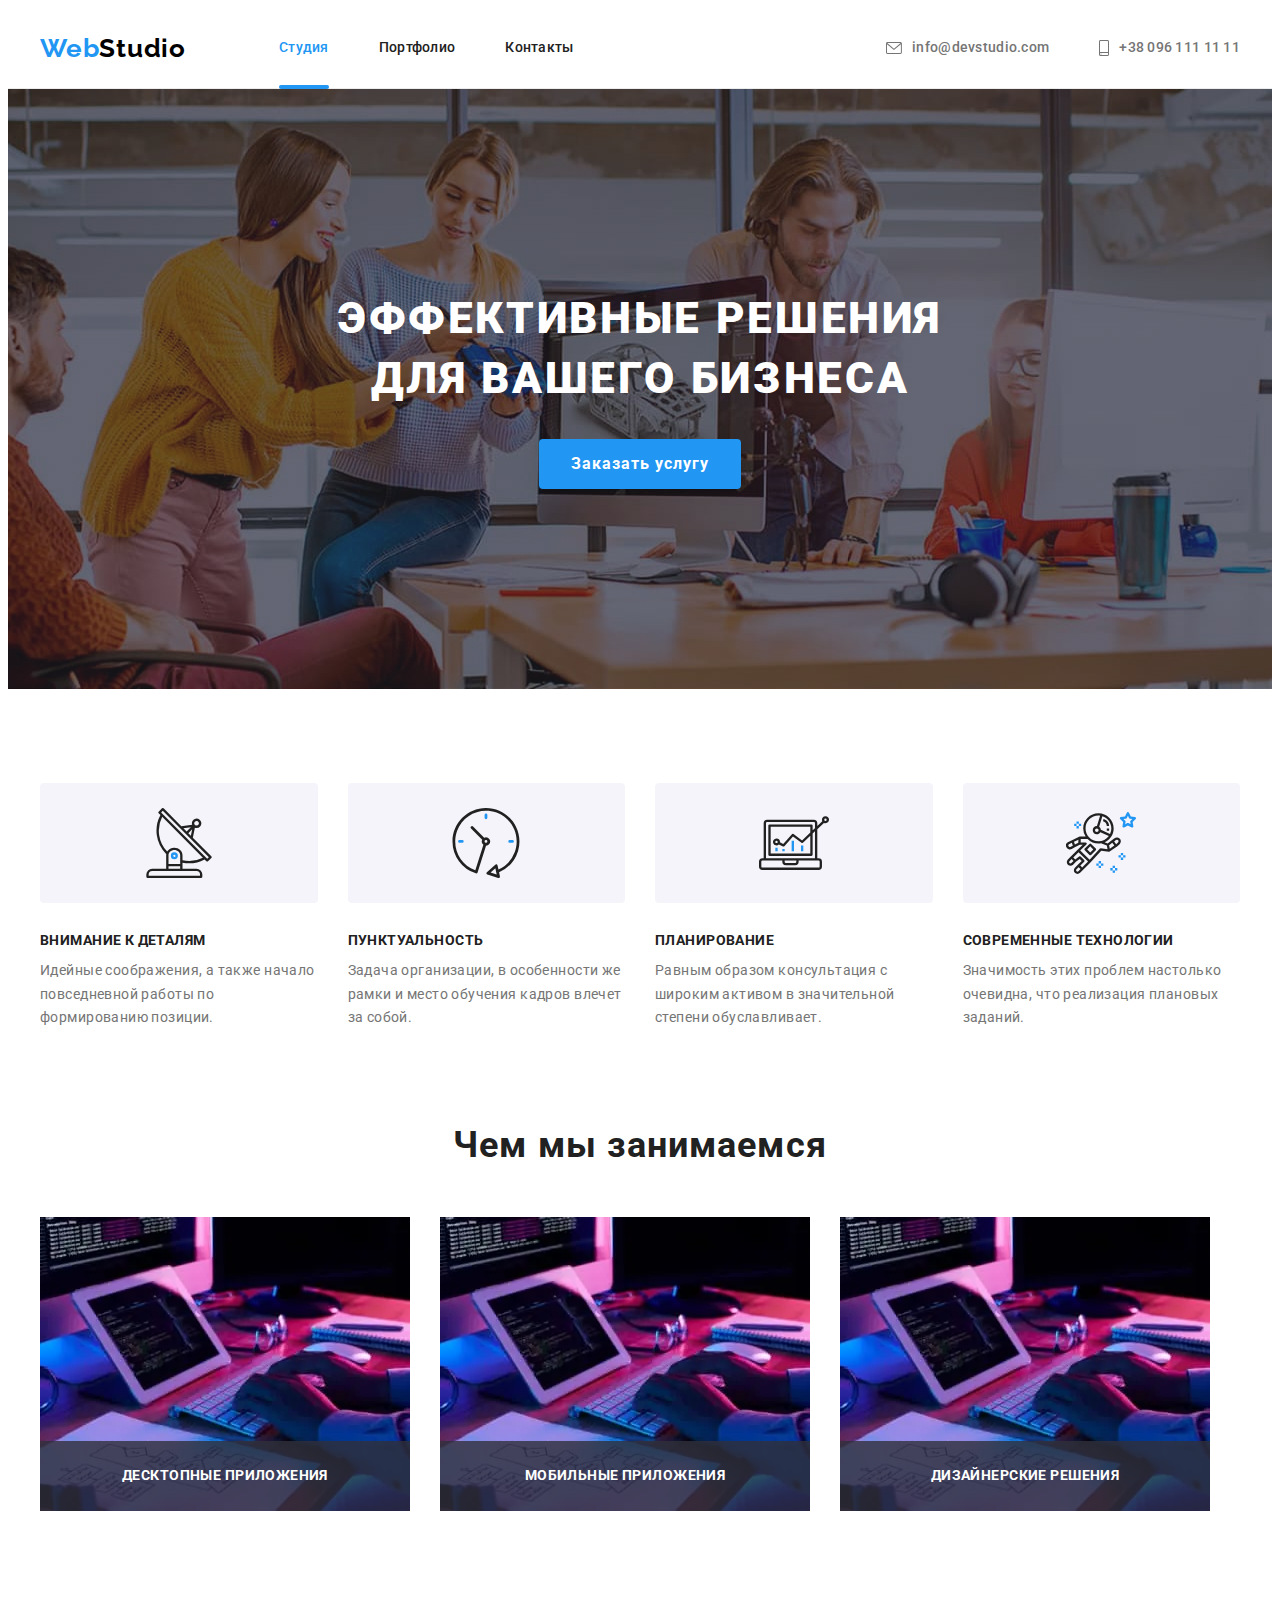
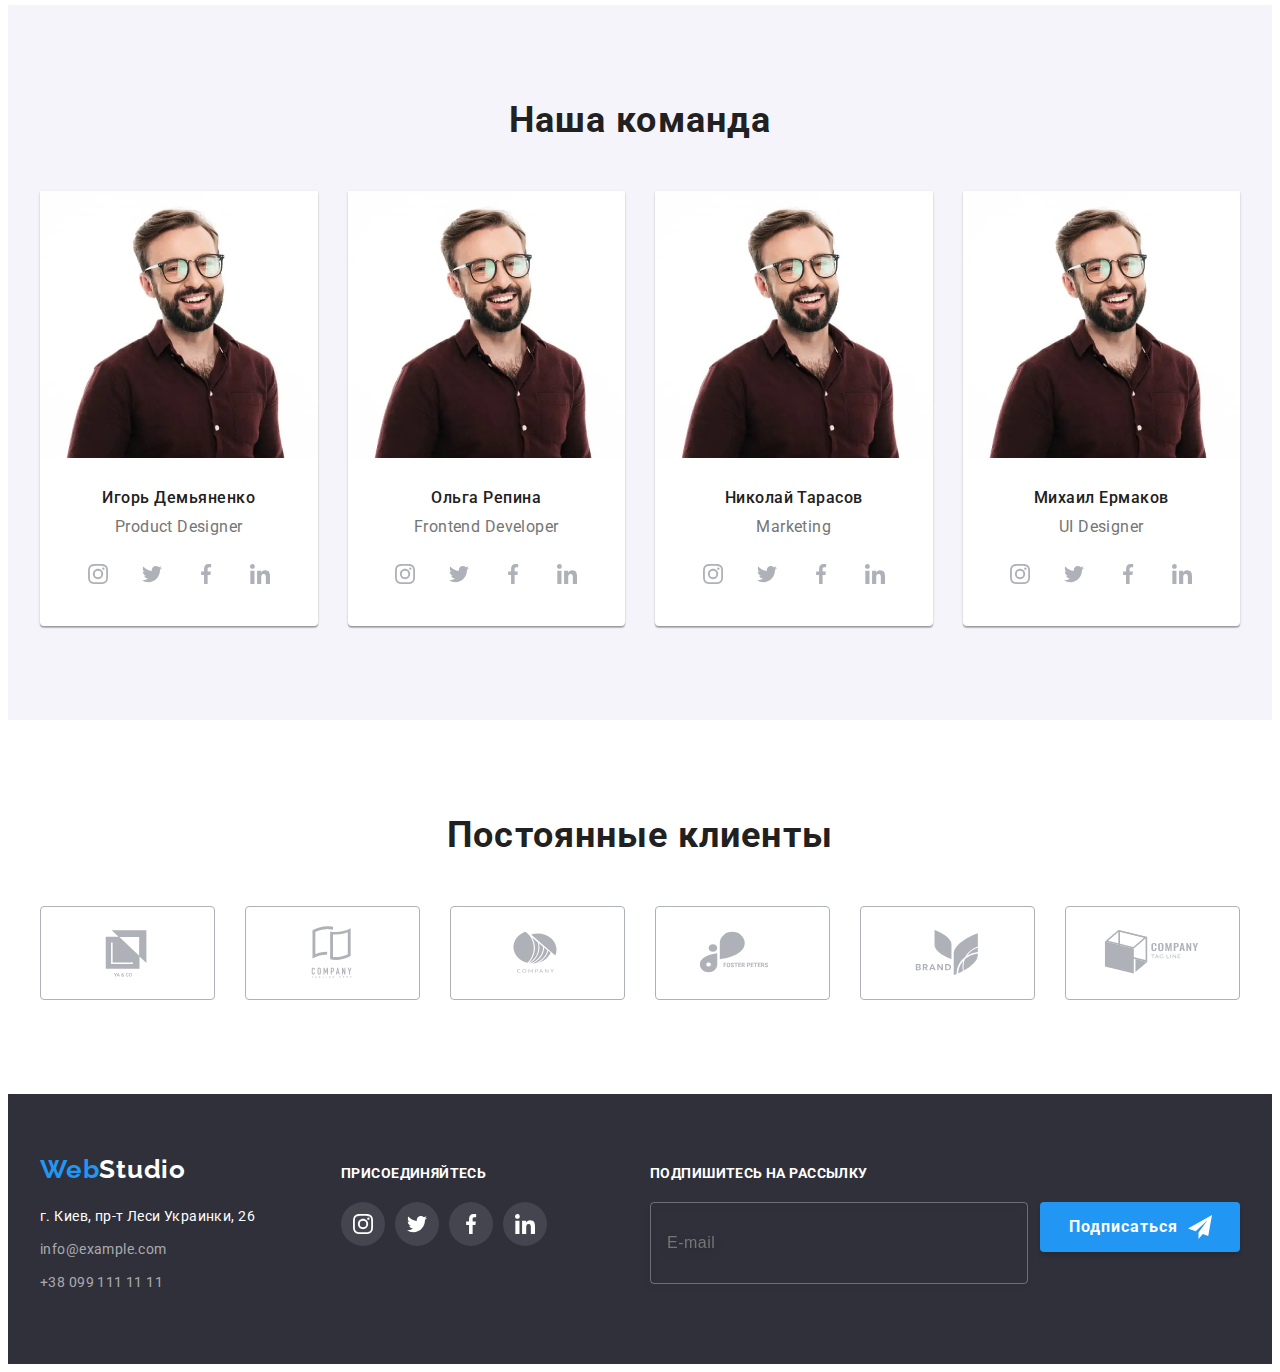
==== commit dd8ad2ed: "draft version" ====
--- a/index.html
+++ b/index.html
@@ -177,37 +177,73 @@
           <ul class="activity-list list">
             <li class="activity-list__item">
               <div class="activity-list__img-container">
-                <img
-                  class="activity-list__img img"
-                  src="./images/image-1.jpg"
-                  alt="Написание сайтов"
-                  width="370"
-                  height="294"
-                />
+                <picture
+                  ><source
+                    srcset="
+                      images/activities/programmer-working-close-up.webp    1x,
+                      images/activities/programmer-working-close-up@2x.webp 2x
+                    "
+                    type="image/webp" />
+                  <source
+                    srcset="
+                      images/activities/programmer-working-close-up.jpg    1x,
+                      images/activities/programmer-working-close-up@2x.jpg 2x
+                    "
+                    type="image/jpeg" />
+                  <img
+                    class="activity-list__img"
+                    src="./images/image-1.jpg"
+                    alt="Написание сайтов"
+                    width="370"
+                /></picture>
                 <p class="activity-list__text">Десктопные приложения</p>
               </div>
             </li>
             <li class="activity-list__item">
               <div class="activity-list__img-container">
-                <img
-                  class="activity-list__img img"
-                  src="./images/image-2.jpg"
-                  alt="Создание веб-приложений"
-                  width="370"
-                  height="294"
-                />
+                <picture>
+                  <source
+                    srcset="
+                      images/activities/programmer-working-close-up.webp    1x,
+                      images/activities/programmer-working-close-up@2x.webp 2x
+                    "
+                    type="image/webp" />
+                  <source
+                    srcset="
+                      images/activities/programmer-working-close-up.jpg    1x,
+                      images/activities/programmer-working-close-up@2x.jpg 2x
+                    "
+                    type="image/jpeg" />
+                  <img
+                    class="activity-list__img"
+                    src="./images/image-2.jpg"
+                    alt="Создание веб-приложений"
+                    width="370"
+                /></picture>
                 <p class="activity-list__text">Мобильные приложения</p>
               </div>
             </li>
             <li class="activity-list__item">
               <div class="activity-list__img-container">
-                <img
-                  class="activity-list__img img"
-                  src="./images/image-3.jpg"
-                  alt="Дизайн"
-                  width="370"
-                  height="294"
-                />
+                <picture>
+                  <source
+                    srcset="
+                      images/activities/programmer-working-close-up.webp    1x,
+                      images/activities/programmer-working-close-up@2x.webp 2x
+                    "
+                    type="image/webp" />
+                  <source
+                    srcset="
+                      images/activities/programmer-working-close-up.jpg    1x,
+                      images/activities/programmer-working-close-up@2x.jpg 2x
+                    "
+                    type="image/jpeg" />
+                  <img
+                    class="activity-list__img"
+                    src="./images/image-3.jpg"
+                    alt="Дизайн"
+                    width="370"
+                /></picture>
                 <p class="activity-list__text">Дизайнерские решения</p>
               </div>
             </li>
@@ -220,13 +256,55 @@
           <h2 class="title">Наша команда</h2>
           <ul class="command-list list">
             <li class="command-list__item">
-              <img
-                class="command-list__img img"
-                src="./images/image-4.jpg"
-                alt="Игорь Демьяненко"
-                width="270"
-                height="260"
-              />
+              <picture>
+                <source
+                  srcset="
+                    ./images/team/desktop/product-designer.webp    1x,
+                    ./images/team/desktop/product-designer@2x.webp 2x
+                  "
+                  type="image/webp"
+                  media="(min-width:1200px)" />
+                <source
+                  srcset="
+                    ./images/team/desktop/product-designer.jpg    1x,
+                    ./images/team/desktop/product-designer@2x.jpg 2x
+                  "
+                  type="image/jpeg"
+                  media="(min-width:1200px)" />
+                <source
+                  srcset="
+                    ./images/team/tablet/product-designer.webp    1x,
+                    ./images/team/tablet/product-designer@2x.webp 2x
+                  "
+                  type="image/webp"
+                  media="(min-width:768px)" />
+                <source
+                  srcset="
+                    ./images/team/tablet/product-designer.jpg    1x,
+                    ./images/team/tablet/product-designer@2x.jpg 2x
+                  "
+                  type="image/jpeg"
+                  media="(min-width:768px)" />
+                <source
+                  srcset="
+                    ./images/team/mobile/product-designer.webp    1x,
+                    ./images/team/mobile/product-designer@2x.webp 2x
+                  "
+                  type="image/webp"
+                  media="(max-width:767px)" />
+                <source
+                  srcset="
+                    ./images/team/mobile/product-designer.jpg    1x,
+                    ./images/team/mobile/product-designer@2x.jpg 2x
+                  "
+                  type="image/jpeg"
+                  media="(max-width:767px)" />
+                <img
+                  class="command-list__img"
+                  src="./images/team/desktop/product-designer.jpg"
+                  alt="Игорь Демьяненко"
+                  width="270"
+              /></picture>
               <div class="command-data">
                 <h3 class="command-data__title">Игорь Демьяненко</h3>
                 <p class="command-data__text" lang="en">Product Designer</p>
@@ -263,14 +341,56 @@
               </div>
             </li>
             <li class="command-list__item">
-              <img
-                class="command-list__img img"
-                lang="en"
-                src="./images/image-5.jpg"
-                alt="Frontend Developer"
-                width="270"
-                height="260"
-              />
+              <picture>
+                <source
+                  srcset="
+                    ./images/team/desktop/product-designer.webp    1x,
+                    ./images/team/desktop/product-designer@2x.webp 2x
+                  "
+                  type="image/webp"
+                  media="(min-width:1200px)" />
+                <source
+                  srcset="
+                    ./images/team/desktop/product-designer.jpg    1x,
+                    ./images/team/desktop/product-designer@2x.jpg 2x
+                  "
+                  type="image/jpeg"
+                  media="(min-width:1200px)" />
+                <source
+                  srcset="
+                    ./images/team/tablet/product-designer.webp    1x,
+                    ./images/team/tablet/product-designer@2x.webp 2x
+                  "
+                  type="image/webp"
+                  media="(min-width:768px)" />
+                <source
+                  srcset="
+                    ./images/team/tablet/product-designer.jpg    1x,
+                    ./images/team/tablet/product-designer@2x.jpg 2x
+                  "
+                  type="image/jpeg"
+                  media="(min-width:768px)" />
+                <source
+                  srcset="
+                    ./images/team/mobile/product-designer.webp    1x,
+                    ./images/team/mobile/product-designer@2x.webp 2x
+                  "
+                  type="image/webp"
+                  media="(max-width:767px)" />
+                <source
+                  srcset="
+                    ./images/team/mobile/product-designer.jpg    1x,
+                    ./images/team/mobile/product-designer@2x.jpg 2x
+                  "
+                  type="image/jpeg"
+                  media="(max-width:767px)" />
+                <img
+                  class="command-list__img"
+                  lang="en"
+                  src="./images/image-5.jpg"
+                  alt="Frontend Developer"
+                  width="270"
+              /></picture>
               <div class="command-data">
                 <h3 class="command-data__title">Ольга Репина</h3>
                 <p class="command-data__text" lang="en">Frontend Developer</p>
@@ -307,14 +427,56 @@
               </div>
             </li>
             <li class="command-list__item">
-              <img
-                class="command-list__img img"
-                lang="en"
-                src="./images/image-6.jpg"
-                alt="Marketing"
-                width="270"
-                height="260"
-              />
+              <picture>
+                <source
+                  srcset="
+                    ./images/team/desktop/product-designer.webp    1x,
+                    ./images/team/desktop/product-designer@2x.webp 2x
+                  "
+                  type="image/webp"
+                  media="(min-width:1200px)" />
+                <source
+                  srcset="
+                    ./images/team/desktop/product-designer.jpg    1x,
+                    ./images/team/desktop/product-designer@2x.jpg 2x
+                  "
+                  type="image/jpeg"
+                  media="(min-width:1200px)" />
+                <source
+                  srcset="
+                    ./images/team/tablet/product-designer.webp    1x,
+                    ./images/team/tablet/product-designer@2x.webp 2x
+                  "
+                  type="image/webp"
+                  media="(min-width:768px)" />
+                <source
+                  srcset="
+                    ./images/team/tablet/product-designer.jpg    1x,
+                    ./images/team/tablet/product-designer@2x.jpg 2x
+                  "
+                  type="image/jpeg"
+                  media="(min-width:768px)" />
+                <source
+                  srcset="
+                    ./images/team/mobile/product-designer.webp    1x,
+                    ./images/team/mobile/product-designer@2x.webp 2x
+                  "
+                  type="image/webp"
+                  media="(max-width:767px)" />
+                <source
+                  srcset="
+                    ./images/team/mobile/product-designer.jpg    1x,
+                    ./images/team/mobile/product-designer@2x.jpg 2x
+                  "
+                  type="image/jpeg"
+                  media="(max-width:767px)" />
+                <img
+                  class="command-list__img"
+                  lang="en"
+                  src="./images/image-6.jpg"
+                  alt="Marketing"
+                  width="270"
+              /></picture>
               <div class="command-data">
                 <h3 class="command-data__title">Николай Тарасов</h3>
                 <p class="command-data__text" lang="en">Marketing</p>
@@ -351,14 +513,56 @@
               </div>
             </li>
             <li class="command-list__item">
-              <img
-                class="command-list__img img"
-                lang="en"
-                src="./images/image-7.jpg"
-                alt="UI Designer"
-                width="270"
-                height="260"
-              />
+              <picture>
+                <source
+                  srcset="
+                    ./images/team/desktop/product-designer.webp    1x,
+                    ./images/team/desktop/product-designer@2x.webp 2x
+                  "
+                  type="image/webp"
+                  media="(min-width:1200px)" />
+                <source
+                  srcset="
+                    ./images/team/desktop/product-designer.jpg    1x,
+                    ./images/team/desktop/product-designer@2x.jpg 2x
+                  "
+                  type="image/jpeg"
+                  media="(min-width:1200px)" />
+                <source
+                  srcset="
+                    ./images/team/tablet/product-designer.webp    1x,
+                    ./images/team/tablet/product-designer@2x.webp 2x
+                  "
+                  type="image/webp"
+                  media="(min-width:768px)" />
+                <source
+                  srcset="
+                    ./images/team/tablet/product-designer.jpg    1x,
+                    ./images/team/tablet/product-designer@2x.jpg 2x
+                  "
+                  type="image/jpeg"
+                  media="(min-width:768px)" />
+                <source
+                  srcset="
+                    ./images/team/mobile/product-designer.webp    1x,
+                    ./images/team/mobile/product-designer@2x.webp 2x
+                  "
+                  type="image/webp"
+                  media="(max-width:767px)" />
+                <source
+                  srcset="
+                    ./images/team/mobile/product-designer.jpg    1x,
+                    ./images/team/mobile/product-designer@2x.jpg 2x
+                  "
+                  type="image/jpeg"
+                  media="(max-width:767px)" />
+                <img
+                  class="command-list__img"
+                  lang="en"
+                  src="./images/image-7.jpg"
+                  alt="UI Designer"
+                  width="270"
+              /></picture>
               <div class="command-data">
                 <h3 class="command-data__title">Михаил Ермаков</h3>
                 <p class="command-data__text" lang="en">UI Designer</p>
--- a/css/main.min.css
+++ b/css/main.min.css
@@ -1 +1 @@
-:root{--text-main-color: #212121;--text-secondary-color: #757575;--text-light-color: #ffffff;--text-light-transparent-color: rgba(255, 255, 255, 0.6);--text-dark-color: #000000;--text-accent-color: #2196f3;--bg-main-color: #ffffff;--bg-light-color: #f5f4fa;--bg-dark-color: #2f303a;--bg-accent-color: #2196f3;--bg-accent-btn-color: #188ce8;--bg-first-hero-color: rgba(47, 48, 58, 0.4);--bg-last-hero-color: #c4c4c4;--bg-portfolio-example-thumb-color: rgba(33, 150, 243, 0.9);--bg-activity-text-thumb-color: rgba(47, 48, 58, 0.8);--social-icon-main-color: #afb1b8;--social-icon-footer-color: #ffffff;--social-icon-bg-footer-color: rgba(255, 255, 255, 0.1);--border-header-color: #ececec;--border-card-color: #eeeeee;--border-subscription-input-color: rgba(255, 255, 255, 0.3);--border-input-textarea-color: rgba(33, 33, 33, 0.2);--border-comment-textarea-color: rgba(117, 117, 117, 0.5);--backdrop-color: rgba(0, 0, 0, 0.2);--main-font-family: "Roboto", sans-serif;--logo-font-family: "Raleway", sans-serif;--main-gap: 30px}p,h1,h2,h3,h4,h5,h6{margin:0}ul{margin:0;padding-left:0}body{font-weight:400;background-color:var(--bg-main-color);color:var(--text-main-color);font-family:var(--main-font-family);font-size:14px;line-height:1.71;letter-spacing:.03em}.list{list-style:none}.link{color:var(--text-main-color);text-decoration:none}.btn{font-family:inherit;font-size:16px;text-align:center;cursor:pointer}.img{display:block;max-width:100%;height:auto}.visually-hidden{position:absolute;white-space:nowrap;width:1px;height:1px;overflow:hidden;border:0;padding:0;clip:rect(0 0 0 0);-webkit-clip-path:inset(50%);clip-path:inset(50%);margin:-1px}.container{padding:0 15px;margin:0 auto}@media screen and (min-width: 480px){.container{width:480px}}@media screen and (min-width: 768px){.container{width:768px}}@media screen and (min-width: 1200px){.container{width:1200px}}.header__container{position:relative;-webkit-box-align:center;-ms-flex-align:center;align-items:center;display:-webkit-box;display:-ms-flexbox;display:flex;-webkit-box-pack:justify;-ms-flex-pack:justify;justify-content:space-between;min-height:60px}.section{padding-top:94px;padding-bottom:94px}.logo{display:block;color:var(--text-accent-color);font-family:var(--logo-font-family);font-weight:700;font-size:26px;line-height:1.19;font-size:24px;line-height:1.17;letter-spacing:.03em}@media screen and (min-width: 1200px){.logo{font-size:26px;line-height:1.19}}.footer .logo__part{color:var(--text-light-color)}.header .logo__part{color:var(--text-dark-color)}.title{font-size:36px;line-height:1.17;text-align:center;margin-bottom:50px;letter-spacing:.03em}.social-list{display:-webkit-box;display:-ms-flexbox;display:flex;-webkit-box-pack:center;-ms-flex-pack:center;justify-content:center}.social-list__item:not(:last-child){margin-right:10px}.social-list__link{display:-webkit-box;display:-ms-flexbox;display:flex;-webkit-box-pack:center;-ms-flex-pack:center;justify-content:center;-webkit-box-align:center;-ms-flex-align:center;align-items:center;width:44px;height:44px;border-radius:50%}.social-list__link--mid{fill:var(--social-icon-main-color);-webkit-transition:fill 250ms cubic-bezier(0.4, 0, 0.2, 1),background-color 250ms cubic-bezier(0.4, 0, 0.2, 1);transition:fill 250ms cubic-bezier(0.4, 0, 0.2, 1),background-color 250ms cubic-bezier(0.4, 0, 0.2, 1)}.social-list__link--mid:hover,.social-list__link--mid:focus{fill:var(--bg-main-color);background-color:var(--text-accent-color)}.social-list__link--bottom{fill:var(--social-icon-footer-color);background-color:var(--social-icon-bg-footer-color);-webkit-transition:background-color 250ms cubic-bezier(0.4, 0, 0.2, 1);transition:background-color 250ms cubic-bezier(0.4, 0, 0.2, 1)}.social-list__link--bottom:hover,.social-list__link--bottom:focus{background-color:var(--bg-accent-color)}.header{border-bottom:1px solid var(--border-header-color)}.menu-btn{display:-webkit-inline-box;display:-ms-inline-flexbox;display:inline-flex;position:absolute;right:0;top:10px;padding:0;background-color:rgba(0,0,0,0);border:none}@media screen and (min-width: 768px){.menu-btn{display:none}}.menu-btn__icon-menu{fill:var(--text-main-color);-webkit-transition:fill 250ms cubic-bezier(0.4, 0, 0.2, 1);transition:fill 250ms cubic-bezier(0.4, 0, 0.2, 1)}.menu-btn__icon-menu:hover .menu-btn__icon-menu,.menu-btn__icon-menu:focus .menu-btn__icon-menu{fill:var(--bg-accent-color)}.menu-list{display:-webkit-box;display:-ms-flexbox;display:flex;padding:0;margin-left:88px}.menu-list__item:not(:last-child){margin-right:50px}@media screen and (max-width: 767px){.menu-list{display:none}}@media screen and (min-width: 1200px){.menu-list{margin-left:93px}}.menu-list__link{display:inline-block;padding-top:32px;padding-bottom:32px;font-weight:500;font-size:14px;line-height:1.14;letter-spacing:.02em;-webkit-transition:color 250ms cubic-bezier(0.4, 0, 0.2, 1);transition:color 250ms cubic-bezier(0.4, 0, 0.2, 1)}.menu-list__link:hover,.menu-list__link:focus{color:var(--text-accent-color)}.menu-list__link--current{color:var(--text-accent-color);position:relative}.menu-list__link--current::after{content:"";position:absolute;left:0;bottom:-1px;width:100%;height:4px;border-radius:2px;background-color:var(--bg-accent-color)}.contacts-list{display:-webkit-box;display:-ms-flexbox;display:flex;margin-left:auto;padding:0;-webkit-box-orient:vertical;-webkit-box-direction:normal;-ms-flex-direction:column;flex-direction:column;-webkit-box-pack:center;-ms-flex-pack:center;justify-content:center}@media screen and (max-width: 767px){.contacts-list{display:none}}@media screen and (min-width: 1200px){.contacts-list{-webkit-box-orient:horizontal;-webkit-box-direction:normal;-ms-flex-direction:row;flex-direction:row;-webkit-box-align:center;-ms-flex-align:center;align-items:center}.contacts-list__item:first-child{margin-right:50px}}.contacts-list__icon{fill:currentColor;margin-right:8px}@media screen and (min-width: 1200px){.contacts-list__icon{margin-right:10px}}.contacts-list__link{display:-webkit-box;display:-ms-flexbox;display:flex;-webkit-box-align:center;-ms-flex-align:center;align-items:center;-webkit-box-pack:center;-ms-flex-pack:center;justify-content:center;color:var(--text-secondary-color);padding-top:5px;padding-bottom:5px;font-weight:500;font-size:14px;line-height:1.14;font-size:12px;line-height:1.17;letter-spacing:.02em;-webkit-transition:color 250ms cubic-bezier(0.4, 0, 0.2, 1);transition:color 250ms cubic-bezier(0.4, 0, 0.2, 1)}@media screen and (min-width: 1200px){.contacts-list__link{font-size:14px;line-height:1.14;padding-top:32px;padding-bottom:32px}}.contacts-list__link:hover,.contacts-list__link:focus{color:var(--text-accent-color)}.mob-menu{display:-webkit-box;display:-ms-flexbox;display:flex;-webkit-box-orient:vertical;-webkit-box-direction:normal;-ms-flex-direction:column;flex-direction:column;-webkit-box-pack:justify;-ms-flex-pack:justify;justify-content:space-between;position:fixed;left:0;top:0;width:100%;height:100%;z-index:10;overflow:scroll;padding:48px 0 48px 40px;background-color:#fff;-webkit-transition:opacity 250ms cubic-bezier(0.4, 0, 0.2, 1),-webkit-transform 250ms cubic-bezier(0.4, 0, 0.2, 1);transition:opacity 250ms cubic-bezier(0.4, 0, 0.2, 1),-webkit-transform 250ms cubic-bezier(0.4, 0, 0.2, 1);transition:transform 250ms cubic-bezier(0.4, 0, 0.2, 1),opacity 250ms cubic-bezier(0.4, 0, 0.2, 1);transition:transform 250ms cubic-bezier(0.4, 0, 0.2, 1),opacity 250ms cubic-bezier(0.4, 0, 0.2, 1),-webkit-transform 250ms cubic-bezier(0.4, 0, 0.2, 1)}@media screen and (min-width: 768px){.mob-menu{display:none}}.mob-menu.is-hidden{opacity:0;visibility:hidden;-webkit-transform:translateX(100%);transform:translateX(100%)}.menu-btn-close{display:-webkit-inline-box;display:-ms-inline-flexbox;display:inline-flex;position:absolute;right:15px;top:10px;padding:0;background-color:rgba(0,0,0,0);border:none}@media screen and (min-width: 768px){.menu-btn-close{display:none}}.menu-btn-close__icon-menu-close{fill:var(--text-main-color);-webkit-transition:fill 250ms cubic-bezier(0.4, 0, 0.2, 1);transition:fill 250ms cubic-bezier(0.4, 0, 0.2, 1)}.menu-btn-close:hover .menu-btn-close__icon-menu-close,.menu-btn-close:focus .menu-btn-close__icon-menu-close{fill:var(--bg-accent-color)}.mob-menu__item:not(:last-child){margin-bottom:32px}.mob-menu__link{font-size:40px;font-weight:500;line-height:1.18;letter-spacing:.02em;letter-spacing:.02em;color:var(--text-main-color)}.mob-menu__link--current{color:var(--text-accent-color)}@media screen and (max-width: 479px){.mob-menu__link{font-size:8.333vw;font-weight:500;line-height:1.18;letter-spacing:.02em}}.mob-menu__tel{font-size:34px;font-weight:500;line-height:1.18;letter-spacing:.02em;color:var(--text-accent-color)}@media screen and (max-width: 479px){.mob-menu__tel{font-size:7.083vw;font-weight:500;line-height:1.18;letter-spacing:.02em}}.mob-menu__mail{font-size:24px;font-weight:500;line-height:1.17;letter-spacing:.02em;color:var(--text-secondary-color)}@media screen and (max-width: 479px){.mob-menu__mail{font-size:7.083vw;font-weight:500;line-height:1.18;letter-spacing:.02em}}.mob-menu__social-list{margin-top:64px;display:-webkit-box;display:-ms-flexbox;display:flex;-ms-flex-wrap:wrap;flex-wrap:wrap}.mob-menu__social-item{font-size:18px;font-weight:500;line-height:1.22;letter-spacing:.02em;display:-webkit-box;display:-ms-flexbox;display:flex;-webkit-box-align:center;-ms-flex-align:center;align-items:center;color:var(--text-accent-color)}@media screen and (max-width: 479px){.mob-menu__social-item{font-size:3.75vw;font-weight:500;line-height:1.22;letter-spacing:.02em}}.mob-menu__social-item:not(:last-child):after{content:"";display:inline-block;margin-left:10px;margin-right:10px;background-color:var(--border-input-textarea-color);width:1px;height:22px}@media screen and (max-width: 479px){.mob-menu__social-item:not(:last-child):after{margin-left:2vw;margin-right:2vw}}.mob-menu__social-link{color:var(--text-accent-color)}.no-scroll{overflow:hidden}.hero{max-width:1600px;padding-top:200px;padding-bottom:200px;margin:0 auto;background-color:var(--bg-last-hero-color);background-image:-webkit-gradient(linear, left top, left bottom, from(var(--bg-first-hero-color)), to(var(--bg-first-hero-color))),url(../images/img-hero.jpg);background-image:linear-gradient(var(--bg-first-hero-color), var(--bg-first-hero-color)),url(../images/img-hero.jpg);background-repeat:no-repeat;background-position:center;background-size:cover}.main-title{color:var(--text-light-color);font-weight:900;font-size:44px;line-height:1.36;text-align:center;letter-spacing:.06em;text-transform:uppercase;margin-bottom:var(--main-gap);max-width:696px;margin-left:auto;margin-right:auto}.main-btn{padding-top:10px;padding-right:32px;padding-bottom:10px;padding-left:32px;border:0;background-color:var(--bg-accent-color);color:var(--text-light-color);font-weight:700;line-height:1.88;letter-spacing:.06em;display:block;height:50px;min-width:200px;margin-left:auto;margin-right:auto;border-radius:4px;-webkit-box-shadow:0px 4px 4px rgba(0,0,0,.15);box-shadow:0px 4px 4px rgba(0,0,0,.15);-webkit-transition:background-color 250ms cubic-bezier(0.4, 0, 0.2, 1);transition:background-color 250ms cubic-bezier(0.4, 0, 0.2, 1)}.main-btn:hover,.main-btn:focus{background-color:var(--bg-accent-btn-color)}.advantages-list{display:-webkit-box;display:-ms-flexbox;display:flex;margin-right:calc(-1*var(--main-gap))}.advantages-list__item{-ms-flex-preferred-size:calc(25% - var(--main-gap));flex-basis:calc(25% - var(--main-gap));margin-right:var(--main-gap)}.advantages-list__title{font-size:14px;line-height:1.14;text-transform:uppercase;margin-bottom:10px;letter-spacing:.03em}.advantages-list__text{color:var(--text-secondary-color)}.advantages-list__icon-container{display:-webkit-box;display:-ms-flexbox;display:flex;-webkit-box-pack:center;-ms-flex-pack:center;justify-content:center;-webkit-box-align:center;-ms-flex-align:center;align-items:center;height:120px;border-radius:4px;margin-bottom:var(--main-gap);background-color:var(--bg-light-color)}.activity{padding-top:0}.activity-list{display:-webkit-box;display:-ms-flexbox;display:flex}.activity-list__item:not(:last-child){margin-right:var(--main-gap)}.activity-list__img-container{position:relative}.activity-list__text{position:absolute;left:0;bottom:0;display:-webkit-box;display:-ms-flexbox;display:flex;-webkit-box-pack:center;-ms-flex-pack:center;justify-content:center;-webkit-box-align:center;-ms-flex-align:center;align-items:center;width:100%;min-height:70px;font-weight:700;text-align:center;text-transform:uppercase;color:var(--text-light-color);background:var(--bg-activity-text-thumb-color)}.command{background-color:var(--bg-light-color)}.command-list{display:-webkit-box;display:-ms-flexbox;display:flex;margin-right:calc(-1*var(--main-gap))}.command-list__item{-ms-flex-preferred-size:calc(25% - var(--main-gap));flex-basis:calc(25% - var(--main-gap));margin-right:var(--main-gap);background-color:var(--bg-main-color);border-radius:0px 0px 4px 4px;-webkit-box-shadow:0px 1px 3px rgba(0,0,0,.12),0px 1px 1px rgba(0,0,0,.14),0px 2px 1px rgba(0,0,0,.2);box-shadow:0px 1px 3px rgba(0,0,0,.12),0px 1px 1px rgba(0,0,0,.14),0px 2px 1px rgba(0,0,0,.2)}.command-data{padding:var(--main-gap)}.command-data__title{font-weight:500;font-size:16px;line-height:1.19;text-align:center;margin-bottom:10px;letter-spacing:.03em}.command-data__text{font-size:16px;line-height:1.19;text-align:center;color:var(--text-secondary-color);margin-bottom:16px}.clients-list{display:-webkit-box;display:-ms-flexbox;display:flex;-webkit-box-pack:center;-ms-flex-pack:center;justify-content:center;margin-right:calc(-1*var(--main-gap))}.clients-list__item{-ms-flex-preferred-size:calc(16.6666666667% - var(--main-gap));flex-basis:calc(16.6666666667% - var(--main-gap));margin-right:var(--main-gap)}.clients-list__link{height:92px;display:-webkit-box;display:-ms-flexbox;display:flex;-webkit-box-pack:center;-ms-flex-pack:center;justify-content:center;-webkit-box-align:center;-ms-flex-align:center;align-items:center;border:1px solid var(--social-icon-main-color);border-radius:4px;fill:var(--social-icon-main-color);-webkit-transition:fill 250ms cubic-bezier(0.4, 0, 0.2, 1),border 250ms cubic-bezier(0.4, 0, 0.2, 1);transition:fill 250ms cubic-bezier(0.4, 0, 0.2, 1),border 250ms cubic-bezier(0.4, 0, 0.2, 1)}.clients-list__link:hover,.clients-list__link:focus{fill:var(--text-accent-color);border:1px solid var(--text-accent-color)}.examples-list{display:-webkit-box;display:-ms-flexbox;display:flex;-webkit-box-pack:center;-ms-flex-pack:center;justify-content:center;margin-bottom:50px}.examples-list__item:not(:last-child){margin-right:8px}.example-btn{padding:6px 22px;display:block;border-radius:4px;border:0;background-color:var(--bg-light-color);font-weight:500;line-height:1.63;letter-spacing:.03em;-webkit-transition:color 250ms cubic-bezier(0.4, 0, 0.2, 1),background-color 250ms cubic-bezier(0.4, 0, 0.2, 1),-webkit-box-shadow 250ms cubic-bezier(0.4, 0, 0.2, 1);transition:color 250ms cubic-bezier(0.4, 0, 0.2, 1),background-color 250ms cubic-bezier(0.4, 0, 0.2, 1),-webkit-box-shadow 250ms cubic-bezier(0.4, 0, 0.2, 1);transition:color 250ms cubic-bezier(0.4, 0, 0.2, 1),background-color 250ms cubic-bezier(0.4, 0, 0.2, 1),box-shadow 250ms cubic-bezier(0.4, 0, 0.2, 1);transition:color 250ms cubic-bezier(0.4, 0, 0.2, 1),background-color 250ms cubic-bezier(0.4, 0, 0.2, 1),box-shadow 250ms cubic-bezier(0.4, 0, 0.2, 1),-webkit-box-shadow 250ms cubic-bezier(0.4, 0, 0.2, 1)}.example-btn:hover,.example-btn:focus{background-color:var(--bg-accent-color);color:var(--text-light-color);-webkit-box-shadow:0px 3px 1px rgba(0,0,0,.1),0px 1px 2px rgba(0,0,0,.08),0px 2px 2px rgba(0,0,0,.12);box-shadow:0px 3px 1px rgba(0,0,0,.1),0px 1px 2px rgba(0,0,0,.08),0px 2px 2px rgba(0,0,0,.12)}.example-btn--current{border:0;background-color:var(--bg-accent-color);color:var(--text-light-color);-webkit-box-shadow:0px 3px 1px rgba(0,0,0,.1),0px 1px 2px rgba(0,0,0,.08),0px 2px 2px rgba(0,0,0,.12);box-shadow:0px 3px 1px rgba(0,0,0,.1),0px 1px 2px rgba(0,0,0,.08),0px 2px 2px rgba(0,0,0,.12)}.samples-list{display:-webkit-box;display:-ms-flexbox;display:flex;-ms-flex-wrap:wrap;flex-wrap:wrap;margin-right:calc(-1*var(--main-gap));margin-bottom:calc(-1*var(--main-gap))}.samples-list__item{-ms-flex-preferred-size:calc(33.3333333333% - var(--main-gap));flex-basis:calc(33.3333333333% - var(--main-gap));margin-right:var(--main-gap);margin-bottom:var(--main-gap);-webkit-transition:-webkit-box-shadow 250ms cubic-bezier(0.4, 0, 0.2, 1);transition:-webkit-box-shadow 250ms cubic-bezier(0.4, 0, 0.2, 1);transition:box-shadow 250ms cubic-bezier(0.4, 0, 0.2, 1);transition:box-shadow 250ms cubic-bezier(0.4, 0, 0.2, 1), -webkit-box-shadow 250ms cubic-bezier(0.4, 0, 0.2, 1)}.product-description{padding:20px 24px 19px 24px;border-right:1px solid var(--border-card-color);border-bottom:1px solid var(--border-card-color);border-left:1px solid var(--border-card-color)}.product-description__title{font-size:18px;line-height:2;letter-spacing:.06em;margin-bottom:4px}.product-description__text{font-size:16px;line-height:1.88;color:var(--text-secondary-color)}.product-thumb{position:relative;overflow:hidden}.content-overlay{position:absolute;top:0;left:0;-webkit-transform:translateY(101%);transform:translateY(101%);display:inline-block;width:100%;height:100%;background-color:var(--bg-portfolio-example-thumb-color);-webkit-transition:-webkit-transform 250ms cubic-bezier(0.4, 0, 0.2, 1);transition:-webkit-transform 250ms cubic-bezier(0.4, 0, 0.2, 1);transition:transform 250ms cubic-bezier(0.4, 0, 0.2, 1);transition:transform 250ms cubic-bezier(0.4, 0, 0.2, 1), -webkit-transform 250ms cubic-bezier(0.4, 0, 0.2, 1)}.content-overlay__text{position:absolute;top:63px;left:24px;right:24px;bottom:63px;font-size:18px;line-height:1.56;letter-spacing:.03em;color:var(--text-light-color)}.samples-list__link{display:block;-webkit-transition:-webkit-box-shadow 250ms cubic-bezier(0.4, 0, 0.2, 1);transition:-webkit-box-shadow 250ms cubic-bezier(0.4, 0, 0.2, 1);transition:box-shadow 250ms cubic-bezier(0.4, 0, 0.2, 1);transition:box-shadow 250ms cubic-bezier(0.4, 0, 0.2, 1), -webkit-box-shadow 250ms cubic-bezier(0.4, 0, 0.2, 1)}.samples-list__link:hover,.samples-list__link:focus{-webkit-box-shadow:0px 1px 1px rgba(0,0,0,.12),0px 4px 4px rgba(0,0,0,.06),1px 4px 6px rgba(0,0,0,.16);box-shadow:0px 1px 1px rgba(0,0,0,.12),0px 4px 4px rgba(0,0,0,.06),1px 4px 6px rgba(0,0,0,.16)}.samples-list__link:hover .content-overlay{-webkit-transform:translateY(0);transform:translateY(0)}.samples-list__link:focus .content-overlay{-webkit-transform:translateY(0);transform:translateY(0)}.footer{background-color:var(--bg-dark-color)}.footer__container{padding-top:60px;padding-bottom:60px}@media screen and (min-width: 768px){.footer__container{display:-webkit-box;display:-ms-flexbox;display:flex;-ms-flex-wrap:wrap;flex-wrap:wrap}}@media screen and (min-width: 1200px){.footer__container{-ms-flex-wrap:nowrap;flex-wrap:nowrap;-webkit-box-align:baseline;-ms-flex-align:baseline;align-items:baseline}}.address-data{width:100%;text-align:center}@media screen and (min-width: 768px){.address-data{width:232px;margin-left:76px}}@media screen and (min-width: 1200px){.address-data{margin-right:70px;width:231px;text-align:left;margin-left:0}}.position{margin-bottom:20px}.address{font-style:normal;margin-bottom:60px}@media screen and (min-width: 768px){.address{margin-bottom:0}}.address__text{color:var(--text-light-color);margin-bottom:8px}@media screen and (min-width: 1200px){.address__text{margin-bottom:9px}}.vertical-contacts-list__item:not(:last-child){margin-bottom:8px}@media screen and (min-width: 1200px){.vertical-contacts-list__item:not(:last-child){margin-bottom:9px}}.vertical-contacts-list__link{color:var(--text-light-transparent-color);-webkit-transition:color 250ms cubic-bezier(0.4, 0, 0.2, 1);transition:color 250ms cubic-bezier(0.4, 0, 0.2, 1)}.vertical-contacts-list__link:hover,.vertical-contacts-list__link:focus{color:var(--text-accent-color)}.social-container{display:block;margin:0 auto;text-align:center}@media screen and (min-width: 768px){.social-container{margin-right:89px}}@media screen and (min-width: 1200px){.social-container{margin:0 auto 0 0;text-align:left}}.social-container__appeal,.subscription__appeal{font-weight:700;font-size:14px;line-height:1.14;letter-spacing:.03em;text-transform:uppercase;color:var(--text-light-color);margin-bottom:20px}.subscription{margin-top:60px;text-align:center}@media screen and (min-width: 768px){.subscription{-ms-flex-preferred-size:100%;flex-basis:100%}}@media screen and (min-width: 1200px){.subscription{margin-top:0;text-align:left;-ms-flex-preferred-size:570px;flex-basis:570px}}@media screen and (min-width: 1200px){.subscription-form{display:-webkit-box;display:-ms-flexbox;display:flex}}.subscription-form__input{margin-bottom:20px;background-color:rgba(0,0,0,0);outline:none;width:100%;height:50px;padding-left:16px;padding-top:15px;padding-bottom:15px;margin-right:12px;font-weight:400;font-size:16px;line-height:1.25;letter-spacing:.03em;color:var(--text-light-transparent-color);border:1px solid var(--border-subscription-input-color);-webkit-filter:drop-shadow(0px 4px 4px rgba(0, 0, 0, 0.15));filter:drop-shadow(0px 4px 4px rgba(0, 0, 0, 0.15));border-radius:4px;-webkit-transition:border-color 250ms cubic-bezier(0.4, 0, 0.2, 1);transition:border-color 250ms cubic-bezier(0.4, 0, 0.2, 1)}.subscription-form__input:focus,.subscription-form__input:hover{border-color:var(--light-alfa-color)}@media screen and (min-width: 768px){.subscription-form__input{max-width:450px}}@media screen and (min-width: 1200px){.subscription-form__input{width:358px}}.subscription__btn{margin:0 auto}@media screen and (min-width: 1200px){.subscription__btn{margin-left:auto;margin-right:0}}.subscription-btn{display:-webkit-box;display:-ms-flexbox;display:flex;-webkit-box-align:center;-ms-flex-align:center;align-items:center;min-width:200px;height:50px;padding-top:10px;padding-right:28px;padding-bottom:10px;padding-left:29px;background:var(--text-accent-color);-webkit-box-shadow:0px 4px 4px rgba(0,0,0,.15);box-shadow:0px 4px 4px rgba(0,0,0,.15);border:0;border-radius:4px;font-weight:700;font-size:16px;line-height:1.88;text-align:center;letter-spacing:.06em;color:var(--text-light-color);-webkit-transition:background-color 250ms cubic-bezier(0.4, 0, 0.2, 1);transition:background-color 250ms cubic-bezier(0.4, 0, 0.2, 1)}.subscription-btn:hover,.subscription-btn:focus{background-color:var(--bg-accent-btn-color)}.subscription-btn__icon{fill:var(--social-icon-footer-color);margin-left:10px}.backdrop.is-hidden{visibility:hidden;opacity:0;pointer-events:none;-webkit-transform:scale(1);transform:scale(1)}.backdrop.is-hidden .modal{-webkit-transform:translate(-50%, -50%) scale(1.15);transform:translate(-50%, -50%) scale(1.15)}.backdrop{position:fixed;left:0;top:0;width:100%;height:100%;z-index:1;background-color:var(--backdrop-color);opacity:1;-webkit-transition:opacity 250ms cubic-bezier(0.4, 0, 0.2, 1),visibility 250ms cubic-bezier(0.4, 0, 0.2, 1);transition:opacity 250ms cubic-bezier(0.4, 0, 0.2, 1),visibility 250ms cubic-bezier(0.4, 0, 0.2, 1)}.is-hidden{opacity:0;pointer-events:none;visibility:hidden}.modal{position:fixed;left:50%;top:50%;min-height:609px;border-radius:4px;-webkit-box-shadow:0px 1px 3px rgba(0,0,0,.12),0px 1px 1px rgba(0,0,0,.14),0px 2px 1px rgba(0,0,0,.2);box-shadow:0px 1px 3px rgba(0,0,0,.12),0px 1px 1px rgba(0,0,0,.14),0px 2px 1px rgba(0,0,0,.2);background-color:var(--bg-main-color);padding:40px;-webkit-transform:translate(-50%, -50%) scale(1);transform:translate(-50%, -50%) scale(1);-webkit-transition:-webkit-transform 250ms cubic-bezier(0.4, 0, 0.2, 1);transition:-webkit-transform 250ms cubic-bezier(0.4, 0, 0.2, 1);transition:transform 250ms cubic-bezier(0.4, 0, 0.2, 1);transition:transform 250ms cubic-bezier(0.4, 0, 0.2, 1), -webkit-transform 250ms cubic-bezier(0.4, 0, 0.2, 1)}@media screen and (min-width: 480px){.modal{width:450px}}@media screen and (min-width: 1200px){.modal{width:528px;min-height:581px}}.button-close{position:absolute;top:8px;right:8px;display:-webkit-box;display:-ms-flexbox;display:flex;-webkit-box-pack:center;-ms-flex-pack:center;justify-content:center;-webkit-box-align:center;-ms-flex-align:center;align-items:center;width:30px;height:30px;border-radius:50%;border:1px solid rgba(0,0,0,.1);cursor:pointer;fill:var(--text-dark-color);background-color:var(--bg-main-color);-webkit-transition:fill 250ms cubic-bezier(0.4, 0, 0.2, 1);transition:fill 250ms cubic-bezier(0.4, 0, 0.2, 1)}.button-close:hover,.button-close:focus{fill:var(--text-accent-color)}.modal-form{display:-webkit-box;display:-ms-flexbox;display:flex;-webkit-box-orient:vertical;-webkit-box-direction:normal;-ms-flex-direction:column;flex-direction:column;-webkit-box-pack:center;-ms-flex-pack:center;justify-content:center}.modal-form__appeal{margin-bottom:12px;font-weight:700;font-size:20px;line-height:1.5;text-align:center;letter-spacing:.03em;color:var(--text-main-color)}@media screen and (min-width: 1200px){.modal-form__appeal{font-size:20px;line-height:1.15}}.modal-list{margin-bottom:10px}.modal-list__area{position:relative}.modal-list__item:not(:last-child){margin-bottom:10px}.modal-list__icon{position:absolute;top:50%;left:12px;-webkit-transform:translateY(-50%);transform:translateY(-50%);fill:var(--text-main-color);-webkit-transition:fill 250ms cubic-bezier(0.4, 0, 0.2, 1);transition:fill 250ms cubic-bezier(0.4, 0, 0.2, 1)}.modal-list__label,.modal-comment__label{margin-bottom:4px;display:block;font-weight:400;font-size:12px;height:12px;letter-spacing:.01em;color:var(--text-secondary-color)}.modal-list__input{background-color:rgba(0,0,0,0);outline:none;width:100%;height:40px;padding:11px 12px 11px 42px;border:1px solid var(--border-input-textarea-color);border-radius:4px;font-weight:400;font-size:12px;line-height:1.67;letter-spacing:.01em;color:var(--text-main-color);-webkit-transition:border-color 250ms cubic-bezier(0.4, 0, 0.2, 1);transition:border-color 250ms cubic-bezier(0.4, 0, 0.2, 1)}.modal-list__input:hover,.modal-list__input:focus{border-color:var(--text-accent-color)}.modal-list__input:focus+.modal-list__icon{fill:var(--text-accent-color)}.modal-list__input:hover+.modal-list__icon{fill:var(--text-accent-color)}.modal-comment{margin-bottom:20px}.modal-comment__textarea{background-color:rgba(0,0,0,0);outline:none;margin-bottom:-2px;width:100%;height:120px;padding:12px 16px;border:1px solid var(--border-input-textarea-color);border-radius:4px;resize:none;-webkit-transition:border-color 250ms cubic-bezier(0.4, 0, 0.2, 1);transition:border-color 250ms cubic-bezier(0.4, 0, 0.2, 1)}.modal-comment__textarea:hover,.modal-comment__textarea:focus{border-color:var(--text-accent-color)}.modal-comment__textarea::-webkit-input-placeholder{font-weight:400;font-size:12px;line-height:1.67;letter-spacing:.01em;color:var(--border-comment-textarea-color)}.modal-comment__textarea::-moz-placeholder{font-weight:400;font-size:12px;line-height:1.67;letter-spacing:.01em;color:var(--border-comment-textarea-color)}.modal-comment__textarea:-ms-input-placeholder{font-weight:400;font-size:12px;line-height:1.67;letter-spacing:.01em;color:var(--border-comment-textarea-color)}.modal-comment__textarea::-ms-input-placeholder{font-weight:400;font-size:12px;line-height:1.67;letter-spacing:.01em;color:var(--border-comment-textarea-color)}.modal-comment__textarea::placeholder{font-weight:400;font-size:12px;line-height:1.67;letter-spacing:.01em;color:var(--border-comment-textarea-color)}.modal-checkbox{margin-bottom:var(--main-gap)}.modal-checkbox__label{display:-webkit-box;display:-ms-flexbox;display:flex;-webkit-box-align:center;-ms-flex-align:center;align-items:center;-webkit-box-pack:center;-ms-flex-pack:center;justify-content:center;font-weight:400;font-size:12px;line-height:1.17;letter-spacing:.03em;color:var(--text-secondary-color)}@media screen and (min-width: 1200px){.modal-checkbox__label{font-size:14px;line-height:1.71}}.modal-checkbox__icon{width:16px;height:15px;background-color:rgba(0,0,0,0);fill:var(--bg-main-color);border:2px solid var(--text-main-color);border-radius:2px;margin-right:8px;-webkit-transition:border-color 250ms cubic-bezier(0.4, 0, 0.2, 1),background-color 250ms cubic-bezier(0.4, 0, 0.2, 1);transition:border-color 250ms cubic-bezier(0.4, 0, 0.2, 1),background-color 250ms cubic-bezier(0.4, 0, 0.2, 1)}.modal-checkbox__link{font-weight:400;font-size:14px;line-height:1;letter-spacing:.03em;border-bottom:.7px solid currentColor;display:inline-block;color:var(--text-accent-color);-webkit-transition:color 250ms cubic-bezier(0.4, 0, 0.2, 1);transition:color 250ms cubic-bezier(0.4, 0, 0.2, 1)}.modal-checkbox__link:hover,.modal-checkbox__link:focus{color:var(--bg-accent-btn-color)}.modal-checkbox__consent{background-color:rgba(0,0,0,0);outline:none}.modal-checkbox__consent:focus+.modal-checkbox__icon{border-color:var(--text-accent-color)}.modal-checkbox__consent:hover+.modal-checkbox__icon{border-color:var(--text-accent-color)}.modal-checkbox__consent:checked+.modal-checkbox__icon{border-color:var(--text-accent-color);background-color:var(--text-accent-color)}.backdrop-btn{padding-top:10px;padding-right:55px;padding-bottom:10px;padding-left:56px;width:200px;height:50px;margin-right:auto;margin-left:auto;background-color:var(--text-accent-color);-webkit-box-shadow:0px 4px 4px rgba(0,0,0,.15);box-shadow:0px 4px 4px rgba(0,0,0,.15);border-radius:4px;border:0;font-weight:700;font-size:16px;line-height:1.88;letter-spacing:.06em;color:var(--text-light-color);-webkit-transition:background-color 250ms cubic-bezier(0.4, 0, 0.2, 1);transition:background-color 250ms cubic-bezier(0.4, 0, 0.2, 1)}.backdrop-btn:hover,.backdrop-btn:focus{background-color:var(--bg-accent-btn-color)}/*# sourceMappingURL=main.min.css.map */+:root{--text-main-color: #212121;--text-secondary-color: #757575;--text-light-color: #ffffff;--text-light-transparent-color: rgba(255, 255, 255, 0.6);--text-dark-color: #000000;--text-accent-color: #2196f3;--bg-main-color: #ffffff;--bg-light-color: #f5f4fa;--bg-dark-color: #2f303a;--bg-accent-color: #2196f3;--bg-accent-btn-color: #188ce8;--bg-first-hero-color: rgba(47, 48, 58, 0.4);--bg-last-hero-color: #c4c4c4;--bg-portfolio-example-thumb-color: rgba(33, 150, 243, 0.9);--bg-activity-text-thumb-color: rgba(47, 48, 58, 0.8);--social-icon-main-color: #afb1b8;--social-icon-footer-color: #ffffff;--social-icon-bg-footer-color: rgba(255, 255, 255, 0.1);--border-header-color: #ececec;--border-card-color: #eeeeee;--border-subscription-input-color: rgba(255, 255, 255, 0.3);--border-input-textarea-color: rgba(33, 33, 33, 0.2);--border-comment-textarea-color: rgba(117, 117, 117, 0.5);--backdrop-color: rgba(0, 0, 0, 0.2);--main-font-family: "Roboto", sans-serif;--logo-font-family: "Raleway", sans-serif;--main-gap: 30px}p,h1,h2,h3,h4,h5,h6{margin:0}ul{margin:0;padding-left:0}img{display:block;width:100%;height:auto}body{font-weight:400;background-color:var(--bg-main-color);color:var(--text-main-color);font-family:var(--main-font-family);font-size:14px;line-height:1.71;letter-spacing:.03em}.list{list-style:none}.link{color:var(--text-main-color);text-decoration:none}.btn{font-family:inherit;font-size:16px;text-align:center;cursor:pointer}.img{display:block;max-width:100%;height:auto}.visually-hidden{position:absolute;white-space:nowrap;width:1px;height:1px;overflow:hidden;border:0;padding:0;clip:rect(0 0 0 0);-webkit-clip-path:inset(50%);clip-path:inset(50%);margin:-1px}.container{padding:0 15px;margin:0 auto}@media screen and (min-width: 480px){.container{width:480px}}@media screen and (min-width: 768px){.container{width:768px}}@media screen and (min-width: 1200px){.container{width:1200px}}.header__container{position:relative;-webkit-box-align:center;-ms-flex-align:center;align-items:center;display:-webkit-box;display:-ms-flexbox;display:flex;-webkit-box-pack:justify;-ms-flex-pack:justify;justify-content:space-between;min-height:60px}.section{padding-top:60px;padding-bottom:60px}@media screen and (min-width: 1200px){.section{padding-top:94px;padding-bottom:94px}}.logo{display:block;color:var(--text-accent-color);font-family:var(--logo-font-family);font-weight:700;font-size:26px;line-height:1.19;font-size:24px;line-height:1.17;letter-spacing:.03em}@media screen and (min-width: 1200px){.logo{font-size:26px;line-height:1.19}}.footer .logo__part{color:var(--text-light-color)}.header .logo__part{color:var(--text-dark-color)}.title{font-size:36px;line-height:1.17;text-align:center;margin-bottom:50px;letter-spacing:.03em}.social-list{display:-webkit-box;display:-ms-flexbox;display:flex;-webkit-box-pack:center;-ms-flex-pack:center;justify-content:center}.social-list__item:not(:last-child){margin-right:10px}.social-list__link{display:-webkit-box;display:-ms-flexbox;display:flex;-webkit-box-pack:center;-ms-flex-pack:center;justify-content:center;-webkit-box-align:center;-ms-flex-align:center;align-items:center;width:44px;height:44px;border-radius:50%}.social-list__link--mid{fill:var(--social-icon-main-color);-webkit-transition:fill 250ms cubic-bezier(0.4, 0, 0.2, 1),background-color 250ms cubic-bezier(0.4, 0, 0.2, 1);transition:fill 250ms cubic-bezier(0.4, 0, 0.2, 1),background-color 250ms cubic-bezier(0.4, 0, 0.2, 1)}.social-list__link--mid:hover,.social-list__link--mid:focus{fill:var(--bg-main-color);background-color:var(--text-accent-color)}.social-list__link--bottom{fill:var(--social-icon-footer-color);background-color:var(--social-icon-bg-footer-color);-webkit-transition:background-color 250ms cubic-bezier(0.4, 0, 0.2, 1);transition:background-color 250ms cubic-bezier(0.4, 0, 0.2, 1)}.social-list__link--bottom:hover,.social-list__link--bottom:focus{background-color:var(--bg-accent-color)}.header{border-bottom:1px solid var(--border-header-color)}.menu-btn{display:-webkit-inline-box;display:-ms-inline-flexbox;display:inline-flex;position:absolute;right:0;top:10px;padding:0;background-color:rgba(0,0,0,0);border:none}@media screen and (min-width: 768px){.menu-btn{display:none}}.menu-btn__icon-menu{fill:var(--text-main-color);-webkit-transition:fill 250ms cubic-bezier(0.4, 0, 0.2, 1);transition:fill 250ms cubic-bezier(0.4, 0, 0.2, 1)}.menu-btn__icon-menu:hover .menu-btn__icon-menu,.menu-btn__icon-menu:focus .menu-btn__icon-menu{fill:var(--bg-accent-color)}.menu-list{display:-webkit-box;display:-ms-flexbox;display:flex;padding:0;margin-left:88px}.menu-list__item:not(:last-child){margin-right:50px}@media screen and (max-width: 767px){.menu-list{display:none}}@media screen and (min-width: 1200px){.menu-list{margin-left:93px}}.menu-list__link{display:inline-block;padding-top:32px;padding-bottom:32px;font-weight:500;font-size:14px;line-height:1.14;letter-spacing:.02em;-webkit-transition:color 250ms cubic-bezier(0.4, 0, 0.2, 1);transition:color 250ms cubic-bezier(0.4, 0, 0.2, 1)}.menu-list__link:hover,.menu-list__link:focus{color:var(--text-accent-color)}.menu-list__link--current{color:var(--text-accent-color);position:relative}.menu-list__link--current::after{content:"";position:absolute;left:0;bottom:-1px;width:100%;height:4px;border-radius:2px;background-color:var(--bg-accent-color)}.contacts-list{display:-webkit-box;display:-ms-flexbox;display:flex;margin-left:auto;padding:0;-webkit-box-orient:vertical;-webkit-box-direction:normal;-ms-flex-direction:column;flex-direction:column;-webkit-box-pack:center;-ms-flex-pack:center;justify-content:center}@media screen and (max-width: 767px){.contacts-list{display:none}}@media screen and (min-width: 1200px){.contacts-list{-webkit-box-orient:horizontal;-webkit-box-direction:normal;-ms-flex-direction:row;flex-direction:row;-webkit-box-align:center;-ms-flex-align:center;align-items:center}.contacts-list__item:first-child{margin-right:50px}}.contacts-list__icon{fill:currentColor;margin-right:8px}@media screen and (min-width: 1200px){.contacts-list__icon{margin-right:10px}}.contacts-list__link{display:-webkit-box;display:-ms-flexbox;display:flex;-webkit-box-align:center;-ms-flex-align:center;align-items:center;-webkit-box-pack:center;-ms-flex-pack:center;justify-content:center;color:var(--text-secondary-color);padding-top:5px;padding-bottom:5px;font-weight:500;font-size:14px;line-height:1.14;font-size:12px;line-height:1.17;letter-spacing:.02em;-webkit-transition:color 250ms cubic-bezier(0.4, 0, 0.2, 1);transition:color 250ms cubic-bezier(0.4, 0, 0.2, 1)}@media screen and (min-width: 1200px){.contacts-list__link{font-size:14px;line-height:1.14;padding-top:32px;padding-bottom:32px}}.contacts-list__link:hover,.contacts-list__link:focus{color:var(--text-accent-color)}.mob-menu{display:-webkit-box;display:-ms-flexbox;display:flex;-webkit-box-orient:vertical;-webkit-box-direction:normal;-ms-flex-direction:column;flex-direction:column;-webkit-box-pack:justify;-ms-flex-pack:justify;justify-content:space-between;position:fixed;left:0;top:0;width:100%;height:100%;z-index:10;overflow:scroll;padding:48px 0 48px 40px;background-color:#fff;-webkit-transition:opacity 250ms cubic-bezier(0.4, 0, 0.2, 1),-webkit-transform 250ms cubic-bezier(0.4, 0, 0.2, 1);transition:opacity 250ms cubic-bezier(0.4, 0, 0.2, 1),-webkit-transform 250ms cubic-bezier(0.4, 0, 0.2, 1);transition:transform 250ms cubic-bezier(0.4, 0, 0.2, 1),opacity 250ms cubic-bezier(0.4, 0, 0.2, 1);transition:transform 250ms cubic-bezier(0.4, 0, 0.2, 1),opacity 250ms cubic-bezier(0.4, 0, 0.2, 1),-webkit-transform 250ms cubic-bezier(0.4, 0, 0.2, 1)}@media screen and (min-width: 768px){.mob-menu{display:none}}.mob-menu.is-hidden{opacity:0;visibility:hidden;-webkit-transform:translateX(100%);transform:translateX(100%)}.menu-btn-close{display:-webkit-inline-box;display:-ms-inline-flexbox;display:inline-flex;position:absolute;right:15px;top:10px;padding:0;background-color:rgba(0,0,0,0);border:none}@media screen and (min-width: 768px){.menu-btn-close{display:none}}.menu-btn-close__icon-menu-close{fill:var(--text-main-color);-webkit-transition:fill 250ms cubic-bezier(0.4, 0, 0.2, 1);transition:fill 250ms cubic-bezier(0.4, 0, 0.2, 1)}.menu-btn-close:hover .menu-btn-close__icon-menu-close,.menu-btn-close:focus .menu-btn-close__icon-menu-close{fill:var(--bg-accent-color)}.mob-menu__item:not(:last-child){margin-bottom:32px}.mob-menu__link{font-size:40px;font-weight:500;line-height:1.18;letter-spacing:.02em;letter-spacing:.02em;color:var(--text-main-color)}.mob-menu__link--current{color:var(--text-accent-color)}@media screen and (max-width: 479px){.mob-menu__link{font-size:8.333vw;font-weight:500;line-height:1.18;letter-spacing:.02em}}.mob-menu__tel{font-size:34px;font-weight:500;line-height:1.18;letter-spacing:.02em;color:var(--text-accent-color)}@media screen and (max-width: 479px){.mob-menu__tel{font-size:7.083vw;font-weight:500;line-height:1.18;letter-spacing:.02em}}.mob-menu__mail{font-size:24px;font-weight:500;line-height:1.17;letter-spacing:.02em;color:var(--text-secondary-color)}@media screen and (max-width: 479px){.mob-menu__mail{font-size:7.083vw;font-weight:500;line-height:1.18;letter-spacing:.02em}}.mob-menu__social-list{margin-top:64px;display:-webkit-box;display:-ms-flexbox;display:flex;-ms-flex-wrap:wrap;flex-wrap:wrap}.mob-menu__social-item{font-size:18px;font-weight:500;line-height:1.22;letter-spacing:.02em;display:-webkit-box;display:-ms-flexbox;display:flex;-webkit-box-align:center;-ms-flex-align:center;align-items:center;color:var(--text-accent-color)}@media screen and (max-width: 479px){.mob-menu__social-item{font-size:3.75vw;font-weight:500;line-height:1.22;letter-spacing:.02em}}.mob-menu__social-item:not(:last-child):after{content:"";display:inline-block;margin-left:10px;margin-right:10px;background-color:var(--border-input-textarea-color);width:1px;height:22px}@media screen and (max-width: 479px){.mob-menu__social-item:not(:last-child):after{margin-left:2vw;margin-right:2vw}}.mob-menu__social-link{color:var(--text-accent-color)}.no-scroll{overflow:hidden}.hero{padding-top:118px;padding-bottom:118px;background-image:-webkit-gradient(linear, left top, left bottom, from(var(--bg-first-hero-color)), to(var(--bg-first-hero-color))),url("../images/hero/hero-bg-mobile.jpg");background-image:linear-gradient(var(--bg-first-hero-color), var(--bg-first-hero-color)),url("../images/hero/hero-bg-mobile.jpg");background-repeat:no-repeat;background-position:center;background-size:cover;max-width:1600px;background-color:var(--bg-last-hero-color);margin:0 auto}@media screen and (min-device-pixel-ratio: 2),(-webkit-min-device-pixel-ratio: 2),(min-resolution: 192dpi),(min-resolution: 2dppx){.hero{background-image:-webkit-gradient(linear, left top, left bottom, from(var(--bg-first-hero-color)), to(var(--bg-first-hero-color))),url("../images/hero/hero-bg-mobile@2x.jpg");background-image:linear-gradient(var(--bg-first-hero-color), var(--bg-first-hero-color)),url("../images/hero/hero-bg-mobile@2x.jpg")}}@media screen and (min-width: 768px){.hero{background-image:-webkit-gradient(linear, left top, left bottom, from(var(--bg-first-hero-color)), to(var(--bg-first-hero-color))),url("../images/hero/hero-bg-tablet.jpg");background-image:linear-gradient(var(--bg-first-hero-color), var(--bg-first-hero-color)),url("../images/hero/hero-bg-tablet.jpg")}}@media screen and (min-width: 768px)and (min-device-pixel-ratio: 2),screen and (min-width: 768px)and (-webkit-min-device-pixel-ratio: 2),screen and (min-width: 768px)and (min-resolution: 192dpi),screen and (min-width: 768px)and (min-resolution: 2dppx){.hero{background-image:-webkit-gradient(linear, left top, left bottom, from(var(--bg-first-hero-color)), to(var(--bg-first-hero-color))),url("../images/hero/hero-bg-tablet@2x.jpg");background-image:linear-gradient(var(--bg-first-hero-color), var(--bg-first-hero-color)),url("../images/hero/hero-bg-tablet@2x.jpg")}}@media screen and (min-width: 1200px){.hero{padding-top:200px;padding-bottom:200px;background-image:-webkit-gradient(linear, left top, left bottom, from(var(--bg-first-hero-color)), to(var(--bg-first-hero-color))),url("../images/hero/hero-bg-desktop.jpg");background-image:linear-gradient(var(--bg-first-hero-color), var(--bg-first-hero-color)),url("../images/hero/hero-bg-desktop.jpg")}}@media screen and (min-width: 1200px)and (min-device-pixel-ratio: 2),screen and (min-width: 1200px)and (-webkit-min-device-pixel-ratio: 2),screen and (min-width: 1200px)and (min-resolution: 192dpi),screen and (min-width: 1200px)and (min-resolution: 2dppx){.hero{background-image:-webkit-gradient(linear, left top, left bottom, from(var(--bg-first-hero-color)), to(var(--bg-first-hero-color))),url("../images/hero/hero-bg-desktop@2x.jpg");background-image:linear-gradient(var(--bg-first-hero-color), var(--bg-first-hero-color)),url("../images/hero/hero-bg-desktop@2x.jpg")}}.main-title{color:var(--text-light-color);font-weight:900;font-size:26px;line-height:1.62;text-align:center;letter-spacing:.06em;text-transform:uppercase;margin-bottom:var(--main-gap);max-width:360px;margin-right:auto;margin-left:auto}@media screen and (min-width: 1200px){.main-title{font-size:44px;line-height:1.36;max-width:696px}}.main-btn{padding-top:10px;padding-right:32px;padding-bottom:10px;padding-left:32px;border:0;background-color:var(--bg-accent-color);color:var(--text-light-color);font-weight:700;line-height:1.88;letter-spacing:.06em;display:block;height:50px;min-width:200px;margin-left:auto;margin-right:auto;border-radius:4px;-webkit-box-shadow:0px 4px 4px rgba(0,0,0,.15);box-shadow:0px 4px 4px rgba(0,0,0,.15);-webkit-transition:background-color 250ms cubic-bezier(0.4, 0, 0.2, 1);transition:background-color 250ms cubic-bezier(0.4, 0, 0.2, 1)}.main-btn:hover,.main-btn:focus{background-color:var(--bg-accent-btn-color)}@media screen and (min-width: 768px){.advantages-list{display:-webkit-box;display:-ms-flexbox;display:flex;-ms-flex-wrap:wrap;flex-wrap:wrap;margin:-15px}.advantages-list__item{-ms-flex-preferred-size:calc((100% - 60px)/2);flex-basis:calc((100% - 60px)/2);margin:15px}.advantages-list__heading{text-align:left}}@media screen and (min-width: 1200px){.advantages-list{-ms-flex-wrap:nowrap;flex-wrap:nowrap}.advantages-list__item{-ms-flex-preferred-size:calc((100% - 120px)/4);flex-basis:calc((100% - 120px)/4)}}.advantages-list__title{font-size:14px;line-height:1.14;text-transform:uppercase;margin-bottom:10px;letter-spacing:.03em}.advantages-list__text{color:var(--text-secondary-color)}.advantages-list__icon-container{display:-webkit-box;display:-ms-flexbox;display:flex;-webkit-box-pack:center;-ms-flex-pack:center;justify-content:center;-webkit-box-align:center;-ms-flex-align:center;align-items:center;height:120px;border-radius:4px;margin-bottom:var(--main-gap);background-color:var(--bg-light-color)}.activity{padding-top:0}@media screen and (max-width: 1199px){.activity{display:none}}.activity-list{display:-webkit-box;display:-ms-flexbox;display:flex}.activity-list__item:not(:last-child){margin-right:var(--main-gap)}.activity-list__img-container{position:relative}.activity-list__text{position:absolute;left:0;bottom:0;display:-webkit-box;display:-ms-flexbox;display:flex;-webkit-box-pack:center;-ms-flex-pack:center;justify-content:center;-webkit-box-align:center;-ms-flex-align:center;align-items:center;width:100%;min-height:70px;font-weight:700;text-align:center;text-transform:uppercase;color:var(--text-light-color);background:var(--bg-activity-text-thumb-color)}.command{background-color:var(--bg-light-color)}@media screen and (min-width: 768px){.command-list{display:-webkit-box;display:-ms-flexbox;display:flex;-ms-flex-wrap:wrap;flex-wrap:wrap;margin:-15px}}@media screen and (min-width: 1200px){.command-list{-ms-flex-wrap:nowrap;flex-wrap:nowrap}}.command-list__item{width:100%;background-color:var(--bg-main-color);border-radius:0px 0px 4px 4px;-webkit-box-shadow:0px 1px 3px rgba(0,0,0,.12),0px 1px 1px rgba(0,0,0,.14),0px 2px 1px rgba(0,0,0,.2);box-shadow:0px 1px 3px rgba(0,0,0,.12),0px 1px 1px rgba(0,0,0,.14),0px 2px 1px rgba(0,0,0,.2);margin-bottom:30px}@media screen and (min-width: 768px){.command-list__item{-ms-flex-preferred-size:calc((100% - 60px)/2);flex-basis:calc((100% - 60px)/2);margin:15px}}@media screen and (min-width: 1200px){.command-list__item{-ms-flex-preferred-size:calc((100% - 120px)/4);flex-basis:calc((100% - 120px)/4)}}.command-data{padding:var(--main-gap)}@media screen and (max-width: 1199px){.command-data{padding-top:30px;padding-bottom:24px}}.command-data__title{font-weight:500;font-size:16px;line-height:1.19;text-align:center;margin-bottom:10px;letter-spacing:.03em}.command-data__text{font-size:16px;line-height:1.19;text-align:center;color:var(--text-secondary-color);margin-bottom:16px}.clients-list{display:-webkit-box;display:-ms-flexbox;display:flex;-ms-flex-wrap:wrap;flex-wrap:wrap;margin:-15px}@media screen and (min-width: 1200px){.clients-list{-ms-flex-wrap:nowrap;flex-wrap:nowrap}}.clients-list__item{-ms-flex-preferred-size:calc((100% - 60px)/2);flex-basis:calc((100% - 60px)/2);margin:15px}@media screen and (min-width: 768px){.clients-list__item{-ms-flex-preferred-size:calc((100% - 90px)/3);flex-basis:calc((100% - 90px)/3)}}@media screen and (min-width: 1200px){.clients-list__item{-ms-flex-preferred-size:calc((100% - 180px)/6);flex-basis:calc((100% - 180px)/6)}}.clients-list__link{height:92px;display:-webkit-box;display:-ms-flexbox;display:flex;-webkit-box-pack:center;-ms-flex-pack:center;justify-content:center;-webkit-box-align:center;-ms-flex-align:center;align-items:center;border:1px solid var(--social-icon-main-color);border-radius:4px;fill:var(--social-icon-main-color);-webkit-transition:fill 250ms cubic-bezier(0.4, 0, 0.2, 1),border 250ms cubic-bezier(0.4, 0, 0.2, 1);transition:fill 250ms cubic-bezier(0.4, 0, 0.2, 1),border 250ms cubic-bezier(0.4, 0, 0.2, 1)}.clients-list__link:hover,.clients-list__link:focus{fill:var(--text-accent-color);border:1px solid var(--text-accent-color)}.examples-list{display:-webkit-box;display:-ms-flexbox;display:flex;-ms-flex-wrap:wrap;flex-wrap:wrap;margin-bottom:25px}@media screen and (min-width: 768px){.examples-list{margin-bottom:15px;-webkit-box-pack:center;-ms-flex-pack:center;justify-content:center}}@media screen and (min-width: 1200px){.examples-list{margin-bottom:35px}}.examples-list__item:not(:last-child){margin-right:8px;margin-bottom:15px}.example-btn{padding:6px 22px;display:block;border-radius:4px;border:0;background-color:var(--bg-light-color);font-weight:500;line-height:1.63;letter-spacing:.03em;-webkit-transition:color 250ms cubic-bezier(0.4, 0, 0.2, 1),background-color 250ms cubic-bezier(0.4, 0, 0.2, 1),-webkit-box-shadow 250ms cubic-bezier(0.4, 0, 0.2, 1);transition:color 250ms cubic-bezier(0.4, 0, 0.2, 1),background-color 250ms cubic-bezier(0.4, 0, 0.2, 1),-webkit-box-shadow 250ms cubic-bezier(0.4, 0, 0.2, 1);transition:color 250ms cubic-bezier(0.4, 0, 0.2, 1),background-color 250ms cubic-bezier(0.4, 0, 0.2, 1),box-shadow 250ms cubic-bezier(0.4, 0, 0.2, 1);transition:color 250ms cubic-bezier(0.4, 0, 0.2, 1),background-color 250ms cubic-bezier(0.4, 0, 0.2, 1),box-shadow 250ms cubic-bezier(0.4, 0, 0.2, 1),-webkit-box-shadow 250ms cubic-bezier(0.4, 0, 0.2, 1)}.example-btn:hover,.example-btn:focus{background-color:var(--bg-accent-color);color:var(--text-light-color);-webkit-box-shadow:0px 3px 1px rgba(0,0,0,.1),0px 1px 2px rgba(0,0,0,.08),0px 2px 2px rgba(0,0,0,.12);box-shadow:0px 3px 1px rgba(0,0,0,.1),0px 1px 2px rgba(0,0,0,.08),0px 2px 2px rgba(0,0,0,.12)}.example-btn--current{border:0;background-color:var(--bg-accent-color);color:var(--text-light-color);-webkit-box-shadow:0px 3px 1px rgba(0,0,0,.1),0px 1px 2px rgba(0,0,0,.08),0px 2px 2px rgba(0,0,0,.12);box-shadow:0px 3px 1px rgba(0,0,0,.1),0px 1px 2px rgba(0,0,0,.08),0px 2px 2px rgba(0,0,0,.12)}@media screen and (min-width: 768px){.samples-list{display:-webkit-box;display:-ms-flexbox;display:flex;-ms-flex-wrap:wrap;flex-wrap:wrap;margin:-15px}.samples-list__item{-ms-flex-preferred-size:calc((100% - 60px)/2);flex-basis:calc((100% - 60px)/2);margin:15px}}@media screen and (min-width: 1200px){.samples-list__item{-ms-flex-preferred-size:calc((100% - 90px)/3);flex-basis:calc((100% - 90px)/3)}}@media screen and (max-width: 767px){.samples-list__item:not(:last-child){margin-bottom:30px}}.product-description{width:100%;padding:20px 24px;border-right:1px solid var(--border-card-color);border-bottom:1px solid var(--border-card-color);border-left:1px solid var(--border-card-color);-webkit-box-flex:1;-ms-flex-positive:1;flex-grow:1}.product-description__title{font-size:18px;line-height:2;letter-spacing:.06em;margin-bottom:4px}.product-description__text{font-size:16px;line-height:1.88;color:var(--text-secondary-color)}.product-thumb{position:relative;overflow:hidden}.content-overlay__text{position:absolute;top:0;left:0;padding:63px 24px;-webkit-transform:translateY(101%);transform:translateY(101%);width:100%;height:100%;font-size:18px;line-height:1.56;letter-spacing:.03em;color:var(--text-light-color);background-color:var(--bg-portfolio-example-thumb-color);-webkit-transition:-webkit-transform 250ms cubic-bezier(0.4, 0, 0.2, 1);transition:-webkit-transform 250ms cubic-bezier(0.4, 0, 0.2, 1);transition:transform 250ms cubic-bezier(0.4, 0, 0.2, 1);transition:transform 250ms cubic-bezier(0.4, 0, 0.2, 1), -webkit-transform 250ms cubic-bezier(0.4, 0, 0.2, 1)}@media screen and (max-width: 479px){.content-overlay__text{font-size:3.75vw;font-weight:inherit;line-height:1.55;letter-spacing:inherit;padding:13.125vw 5vw}}.samples-list__link{display:-webkit-box;display:-ms-flexbox;display:flex;-webkit-box-orient:vertical;-webkit-box-direction:normal;-ms-flex-direction:column;flex-direction:column;height:100%;-webkit-transition:-webkit-box-shadow 250ms cubic-bezier(0.4, 0, 0.2, 1);transition:-webkit-box-shadow 250ms cubic-bezier(0.4, 0, 0.2, 1);transition:box-shadow 250ms cubic-bezier(0.4, 0, 0.2, 1);transition:box-shadow 250ms cubic-bezier(0.4, 0, 0.2, 1), -webkit-box-shadow 250ms cubic-bezier(0.4, 0, 0.2, 1)}.samples-list__link:hover,.samples-list__link:focus{-webkit-box-shadow:0px 1px 1px rgba(0,0,0,.12),0px 4px 4px rgba(0,0,0,.06),1px 4px 6px rgba(0,0,0,.16);box-shadow:0px 1px 1px rgba(0,0,0,.12),0px 4px 4px rgba(0,0,0,.06),1px 4px 6px rgba(0,0,0,.16)}.samples-list__link:hover .content-overlay__text{-webkit-transform:translateY(0);transform:translateY(0)}.samples-list__link:focus .content-overlay__text{-webkit-transform:translateY(0);transform:translateY(0)}.product-thumb{position:relative;width:100%;overflow:hidden}.footer{background-color:var(--bg-dark-color)}.footer__container{padding-top:60px;padding-bottom:60px}@media screen and (min-width: 768px){.footer__container{display:-webkit-box;display:-ms-flexbox;display:flex;-ms-flex-wrap:wrap;flex-wrap:wrap}}@media screen and (min-width: 1200px){.footer__container{-ms-flex-wrap:nowrap;flex-wrap:nowrap;-webkit-box-align:baseline;-ms-flex-align:baseline;align-items:baseline}}.address-data{width:100%;text-align:center}@media screen and (min-width: 768px){.address-data{width:232px;margin-left:76px}}@media screen and (min-width: 1200px){.address-data{margin-right:70px;width:231px;text-align:left;margin-left:0}}.position{margin-bottom:20px}.address{font-style:normal;margin-bottom:60px}@media screen and (min-width: 768px){.address{margin-bottom:0}}.address__text{color:var(--text-light-color);margin-bottom:8px}@media screen and (min-width: 1200px){.address__text{margin-bottom:9px}}.vertical-contacts-list__item:not(:last-child){margin-bottom:8px}@media screen and (min-width: 1200px){.vertical-contacts-list__item:not(:last-child){margin-bottom:9px}}.vertical-contacts-list__link{color:var(--text-light-transparent-color);-webkit-transition:color 250ms cubic-bezier(0.4, 0, 0.2, 1);transition:color 250ms cubic-bezier(0.4, 0, 0.2, 1)}.vertical-contacts-list__link:hover,.vertical-contacts-list__link:focus{color:var(--text-accent-color)}.social-container{display:block;margin:0 auto;text-align:center}@media screen and (min-width: 768px){.social-container{margin-right:89px}}@media screen and (min-width: 1200px){.social-container{margin:0 auto 0 0;text-align:left}}.social-container__appeal,.subscription__appeal{font-weight:700;font-size:14px;line-height:1.14;letter-spacing:.03em;text-transform:uppercase;color:var(--text-light-color);margin-bottom:20px}.subscription{margin-top:60px;text-align:center}@media screen and (min-width: 768px){.subscription{-ms-flex-preferred-size:100%;flex-basis:100%}}@media screen and (min-width: 1200px){.subscription{margin-top:0;text-align:left;-ms-flex-preferred-size:570px;flex-basis:570px}}@media screen and (min-width: 1200px){.subscription-form{display:-webkit-box;display:-ms-flexbox;display:flex}}.subscription-form__input{margin-bottom:20px;background-color:rgba(0,0,0,0);outline:none;width:100%;height:50px;padding-left:16px;padding-top:15px;padding-bottom:15px;margin-right:12px;font-weight:400;font-size:16px;line-height:1.25;letter-spacing:.03em;color:var(--text-light-transparent-color);border:1px solid var(--border-subscription-input-color);-webkit-filter:drop-shadow(0px 4px 4px rgba(0, 0, 0, 0.15));filter:drop-shadow(0px 4px 4px rgba(0, 0, 0, 0.15));border-radius:4px;-webkit-transition:border-color 250ms cubic-bezier(0.4, 0, 0.2, 1);transition:border-color 250ms cubic-bezier(0.4, 0, 0.2, 1)}.subscription-form__input:focus,.subscription-form__input:hover{border-color:var(--light-alfa-color)}@media screen and (min-width: 768px){.subscription-form__input{max-width:450px}}@media screen and (min-width: 1200px){.subscription-form__input{width:358px}}.subscription__btn{margin:0 auto}@media screen and (min-width: 1200px){.subscription__btn{margin-left:auto;margin-right:0}}.subscription-btn{display:-webkit-box;display:-ms-flexbox;display:flex;-webkit-box-align:center;-ms-flex-align:center;align-items:center;min-width:200px;height:50px;padding-top:10px;padding-right:28px;padding-bottom:10px;padding-left:29px;background:var(--text-accent-color);-webkit-box-shadow:0px 4px 4px rgba(0,0,0,.15);box-shadow:0px 4px 4px rgba(0,0,0,.15);border:0;border-radius:4px;font-weight:700;font-size:16px;line-height:1.88;text-align:center;letter-spacing:.06em;color:var(--text-light-color);-webkit-transition:background-color 250ms cubic-bezier(0.4, 0, 0.2, 1);transition:background-color 250ms cubic-bezier(0.4, 0, 0.2, 1)}.subscription-btn:hover,.subscription-btn:focus{background-color:var(--bg-accent-btn-color)}.subscription-btn__icon{fill:var(--social-icon-footer-color);margin-left:10px}.backdrop.is-hidden{visibility:hidden;opacity:0;pointer-events:none;-webkit-transform:scale(1);transform:scale(1)}.backdrop.is-hidden .modal{-webkit-transform:translate(-50%, -50%) scale(1.15);transform:translate(-50%, -50%) scale(1.15)}.backdrop{position:fixed;left:0;top:0;width:100%;height:100%;z-index:1;background-color:var(--backdrop-color);opacity:1;-webkit-transition:opacity 250ms cubic-bezier(0.4, 0, 0.2, 1),visibility 250ms cubic-bezier(0.4, 0, 0.2, 1);transition:opacity 250ms cubic-bezier(0.4, 0, 0.2, 1),visibility 250ms cubic-bezier(0.4, 0, 0.2, 1)}.is-hidden{opacity:0;pointer-events:none;visibility:hidden}.modal{position:fixed;left:50%;top:50%;min-height:609px;border-radius:4px;-webkit-box-shadow:0px 1px 3px rgba(0,0,0,.12),0px 1px 1px rgba(0,0,0,.14),0px 2px 1px rgba(0,0,0,.2);box-shadow:0px 1px 3px rgba(0,0,0,.12),0px 1px 1px rgba(0,0,0,.14),0px 2px 1px rgba(0,0,0,.2);background-color:var(--bg-main-color);padding:40px;-webkit-transform:translate(-50%, -50%) scale(1);transform:translate(-50%, -50%) scale(1);-webkit-transition:-webkit-transform 250ms cubic-bezier(0.4, 0, 0.2, 1);transition:-webkit-transform 250ms cubic-bezier(0.4, 0, 0.2, 1);transition:transform 250ms cubic-bezier(0.4, 0, 0.2, 1);transition:transform 250ms cubic-bezier(0.4, 0, 0.2, 1), -webkit-transform 250ms cubic-bezier(0.4, 0, 0.2, 1)}@media screen and (min-width: 480px){.modal{width:450px}}@media screen and (min-width: 1200px){.modal{width:528px;min-height:581px}}.button-close{position:absolute;top:8px;right:8px;display:-webkit-box;display:-ms-flexbox;display:flex;-webkit-box-pack:center;-ms-flex-pack:center;justify-content:center;-webkit-box-align:center;-ms-flex-align:center;align-items:center;width:30px;height:30px;border-radius:50%;border:1px solid rgba(0,0,0,.1);cursor:pointer;fill:var(--text-dark-color);background-color:var(--bg-main-color);-webkit-transition:fill 250ms cubic-bezier(0.4, 0, 0.2, 1);transition:fill 250ms cubic-bezier(0.4, 0, 0.2, 1)}.button-close:hover,.button-close:focus{fill:var(--text-accent-color)}.modal-form{display:-webkit-box;display:-ms-flexbox;display:flex;-webkit-box-orient:vertical;-webkit-box-direction:normal;-ms-flex-direction:column;flex-direction:column;-webkit-box-pack:center;-ms-flex-pack:center;justify-content:center}.modal-form__appeal{margin-bottom:12px;font-weight:700;font-size:20px;line-height:1.5;text-align:center;letter-spacing:.03em;color:var(--text-main-color)}@media screen and (min-width: 1200px){.modal-form__appeal{font-size:20px;line-height:1.15}}.modal-list{margin-bottom:10px}.modal-list__area{position:relative}.modal-list__item:not(:last-child){margin-bottom:10px}.modal-list__icon{position:absolute;top:50%;left:12px;-webkit-transform:translateY(-50%);transform:translateY(-50%);fill:var(--text-main-color);-webkit-transition:fill 250ms cubic-bezier(0.4, 0, 0.2, 1);transition:fill 250ms cubic-bezier(0.4, 0, 0.2, 1)}.modal-list__label,.modal-comment__label{margin-bottom:4px;display:block;font-weight:400;font-size:12px;height:12px;letter-spacing:.01em;color:var(--text-secondary-color)}.modal-list__input{background-color:rgba(0,0,0,0);outline:none;width:100%;height:40px;padding:11px 12px 11px 42px;border:1px solid var(--border-input-textarea-color);border-radius:4px;font-weight:400;font-size:12px;line-height:1.67;letter-spacing:.01em;color:var(--text-main-color);-webkit-transition:border-color 250ms cubic-bezier(0.4, 0, 0.2, 1);transition:border-color 250ms cubic-bezier(0.4, 0, 0.2, 1)}.modal-list__input:hover,.modal-list__input:focus{border-color:var(--text-accent-color)}.modal-list__input:focus+.modal-list__icon{fill:var(--text-accent-color)}.modal-list__input:hover+.modal-list__icon{fill:var(--text-accent-color)}.modal-comment{margin-bottom:20px}.modal-comment__textarea{background-color:rgba(0,0,0,0);outline:none;margin-bottom:-2px;width:100%;height:120px;padding:12px 16px;border:1px solid var(--border-input-textarea-color);border-radius:4px;resize:none;-webkit-transition:border-color 250ms cubic-bezier(0.4, 0, 0.2, 1);transition:border-color 250ms cubic-bezier(0.4, 0, 0.2, 1)}.modal-comment__textarea:hover,.modal-comment__textarea:focus{border-color:var(--text-accent-color)}.modal-comment__textarea::-webkit-input-placeholder{font-weight:400;font-size:12px;line-height:1.67;letter-spacing:.01em;color:var(--border-comment-textarea-color)}.modal-comment__textarea::-moz-placeholder{font-weight:400;font-size:12px;line-height:1.67;letter-spacing:.01em;color:var(--border-comment-textarea-color)}.modal-comment__textarea:-ms-input-placeholder{font-weight:400;font-size:12px;line-height:1.67;letter-spacing:.01em;color:var(--border-comment-textarea-color)}.modal-comment__textarea::-ms-input-placeholder{font-weight:400;font-size:12px;line-height:1.67;letter-spacing:.01em;color:var(--border-comment-textarea-color)}.modal-comment__textarea::placeholder{font-weight:400;font-size:12px;line-height:1.67;letter-spacing:.01em;color:var(--border-comment-textarea-color)}.modal-checkbox{margin-bottom:var(--main-gap)}.modal-checkbox__label{display:-webkit-box;display:-ms-flexbox;display:flex;-webkit-box-align:center;-ms-flex-align:center;align-items:center;-webkit-box-pack:center;-ms-flex-pack:center;justify-content:center;font-weight:400;font-size:12px;line-height:1.17;letter-spacing:.03em;color:var(--text-secondary-color)}@media screen and (min-width: 1200px){.modal-checkbox__label{font-size:14px;line-height:1.71}}.modal-checkbox__icon{width:16px;height:15px;background-color:rgba(0,0,0,0);fill:var(--bg-main-color);border:2px solid var(--text-main-color);border-radius:2px;margin-right:8px;-webkit-transition:border-color 250ms cubic-bezier(0.4, 0, 0.2, 1),background-color 250ms cubic-bezier(0.4, 0, 0.2, 1);transition:border-color 250ms cubic-bezier(0.4, 0, 0.2, 1),background-color 250ms cubic-bezier(0.4, 0, 0.2, 1)}.modal-checkbox__link{font-weight:400;font-size:14px;line-height:1;letter-spacing:.03em;border-bottom:.7px solid currentColor;display:inline-block;color:var(--text-accent-color);-webkit-transition:color 250ms cubic-bezier(0.4, 0, 0.2, 1);transition:color 250ms cubic-bezier(0.4, 0, 0.2, 1)}.modal-checkbox__link:hover,.modal-checkbox__link:focus{color:var(--bg-accent-btn-color)}.modal-checkbox__consent{background-color:rgba(0,0,0,0);outline:none}.modal-checkbox__consent:focus+.modal-checkbox__icon{border-color:var(--text-accent-color)}.modal-checkbox__consent:hover+.modal-checkbox__icon{border-color:var(--text-accent-color)}.modal-checkbox__consent:checked+.modal-checkbox__icon{border-color:var(--text-accent-color);background-color:var(--text-accent-color)}.backdrop-btn{padding-top:10px;padding-right:55px;padding-bottom:10px;padding-left:56px;width:200px;height:50px;margin-right:auto;margin-left:auto;background-color:var(--text-accent-color);-webkit-box-shadow:0px 4px 4px rgba(0,0,0,.15);box-shadow:0px 4px 4px rgba(0,0,0,.15);border-radius:4px;border:0;font-weight:700;font-size:16px;line-height:1.88;letter-spacing:.06em;color:var(--text-light-color);-webkit-transition:background-color 250ms cubic-bezier(0.4, 0, 0.2, 1);transition:background-color 250ms cubic-bezier(0.4, 0, 0.2, 1)}.backdrop-btn:hover,.backdrop-btn:focus{background-color:var(--bg-accent-btn-color)}/*# sourceMappingURL=main.min.css.map */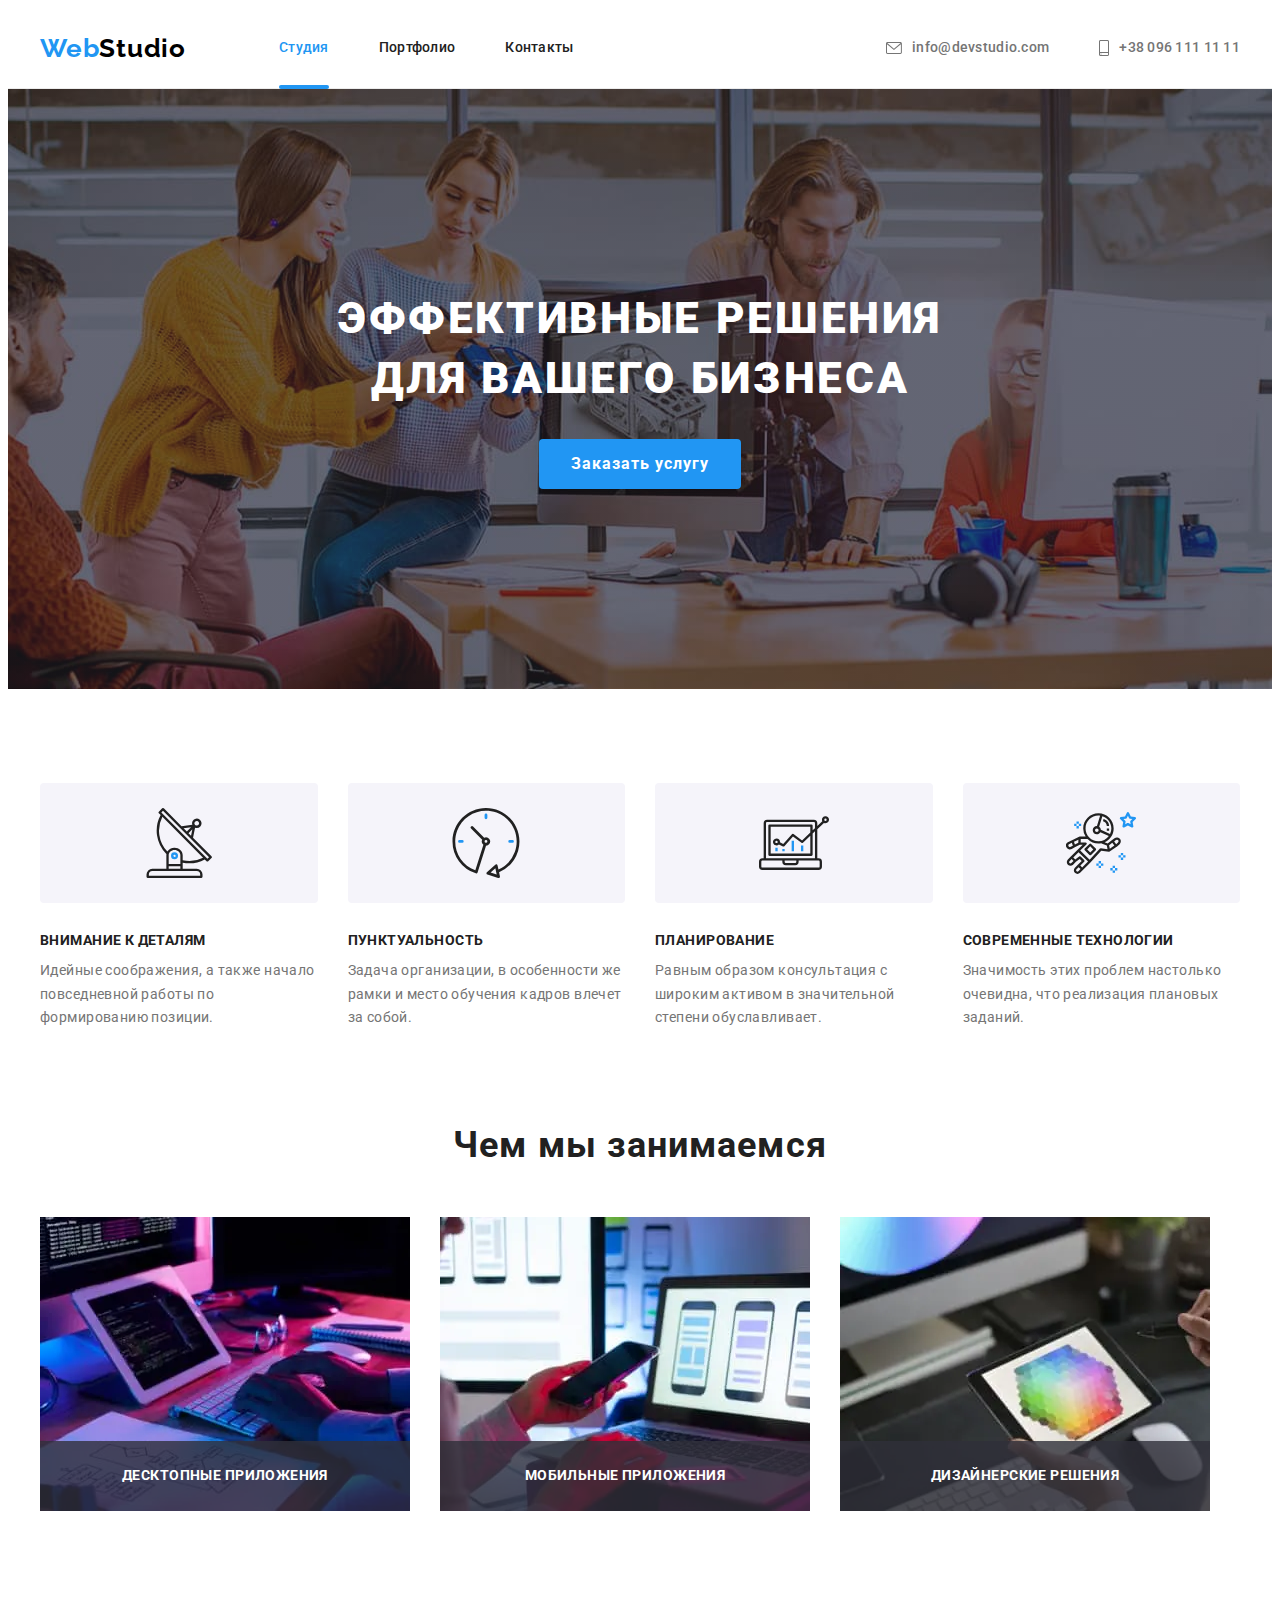
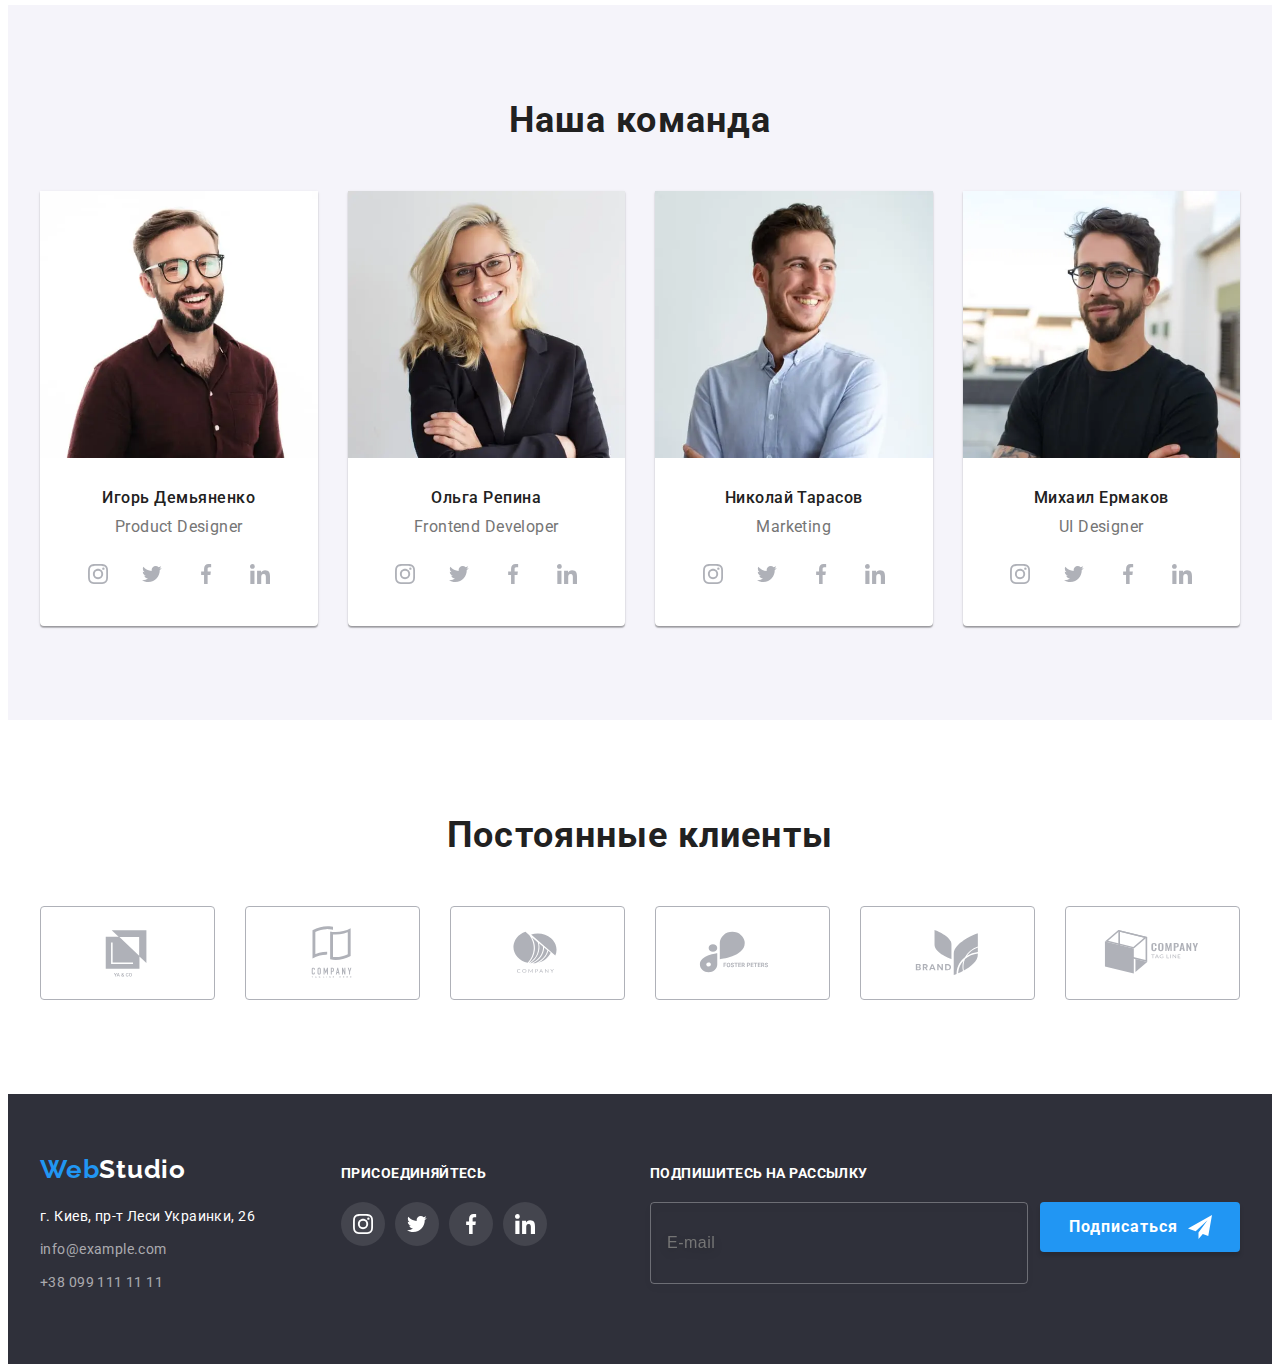
==== commit 3838bbe7: "version of the project before editing" ====
--- a/index.html
+++ b/index.html
@@ -180,19 +180,19 @@
                 <picture
                   ><source
                     srcset="
-                      images/activities/programmer-working-close-up.webp    1x,
-                      images/activities/programmer-working-close-up@2x.webp 2x
+                      ./images/activity/desktop/image-1.webp    1x,
+                      ./images/activity/desktop/image-1@2x.webp 2x
                     "
                     type="image/webp" />
                   <source
                     srcset="
-                      images/activities/programmer-working-close-up.jpg    1x,
-                      images/activities/programmer-working-close-up@2x.jpg 2x
+                      ./images/activity/desktop/image-1.jpg    1x,
+                      ./images/activity/desktop/image-1@2x.jpg 2x
                     "
                     type="image/jpeg" />
                   <img
                     class="activity-list__img"
-                    src="./images/image-1.jpg"
+                    src="./images/activity/desktop/image-1.jpg"
                     alt="Написание сайтов"
                     width="370"
                 /></picture>
@@ -204,19 +204,19 @@
                 <picture>
                   <source
                     srcset="
-                      images/activities/programmer-working-close-up.webp    1x,
-                      images/activities/programmer-working-close-up@2x.webp 2x
+                      ./images/activity/desktop/image-2.webp    1x,
+                      ./images/activity/desktop/image-2@2x.webp 2x
                     "
                     type="image/webp" />
                   <source
                     srcset="
-                      images/activities/programmer-working-close-up.jpg    1x,
-                      images/activities/programmer-working-close-up@2x.jpg 2x
+                      ./images/activity/desktop/image-2.jpg    1x,
+                      ./images/activity/desktop/image-2@2x.jpg 2x
                     "
                     type="image/jpeg" />
                   <img
                     class="activity-list__img"
-                    src="./images/image-2.jpg"
+                    src="./images/activity/desktop/image-2.jpg"
                     alt="Создание веб-приложений"
                     width="370"
                 /></picture>
@@ -228,19 +228,19 @@
                 <picture>
                   <source
                     srcset="
-                      images/activities/programmer-working-close-up.webp    1x,
-                      images/activities/programmer-working-close-up@2x.webp 2x
+                      ./images/activity/desktop/image-3.webp    1x,
+                      ./images/activity/desktop/image-3@2x.webp 2x
                     "
                     type="image/webp" />
                   <source
                     srcset="
-                      images/activities/programmer-working-close-up.jpg    1x,
-                      images/activities/programmer-working-close-up@2x.jpg 2x
+                      ./images/activity/desktop/image-3.jpg    1x,
+                      ./images/activity/desktop/image-3@2x.jpg 2x
                     "
                     type="image/jpeg" />
                   <img
                     class="activity-list__img"
-                    src="./images/image-3.jpg"
+                    src="./images/activity/desktop/image-3.jpg"
                     alt="Дизайн"
                     width="370"
                 /></picture>
@@ -251,63 +251,63 @@
         </div>
       </section>
       <!-- Сотрудники компании -->
-      <section class="command section">
+      <section class="team section">
         <div class="container">
           <h2 class="title">Наша команда</h2>
-          <ul class="command-list list">
-            <li class="command-list__item">
+          <ul class="team-list list">
+            <li class="team-list__item">
               <picture>
                 <source
                   srcset="
-                    ./images/team/desktop/product-designer.webp    1x,
-                    ./images/team/desktop/product-designer@2x.webp 2x
+                    ./images/team/desktop/image-1.webp    1x,
+                    ./images/team/desktop/image-1@2x.webp 2x
                   "
                   type="image/webp"
                   media="(min-width:1200px)" />
                 <source
                   srcset="
-                    ./images/team/desktop/product-designer.jpg    1x,
-                    ./images/team/desktop/product-designer@2x.jpg 2x
+                    ./images/team/desktop/image-1.jpg    1x,
+                    ./images/team/desktop/image-1@2x.jpg 2x
                   "
                   type="image/jpeg"
                   media="(min-width:1200px)" />
                 <source
                   srcset="
-                    ./images/team/tablet/product-designer.webp    1x,
-                    ./images/team/tablet/product-designer@2x.webp 2x
+                    ./images/team/tablet/image-1.webp    1x,
+                    ./images/team/tablet/image-1@2x.webp 2x
                   "
                   type="image/webp"
                   media="(min-width:768px)" />
                 <source
                   srcset="
-                    ./images/team/tablet/product-designer.jpg    1x,
-                    ./images/team/tablet/product-designer@2x.jpg 2x
+                    ./images/team/tablet/image-1.jpg    1x,
+                    ./images/team/tablet/image-1@2x.jpg 2x
                   "
                   type="image/jpeg"
                   media="(min-width:768px)" />
                 <source
                   srcset="
-                    ./images/team/mobile/product-designer.webp    1x,
-                    ./images/team/mobile/product-designer@2x.webp 2x
+                    ./images/team/mobile/image-1.webp    1x,
+                    ./images/team/mobile/image-1@2x.webp 2x
                   "
                   type="image/webp"
                   media="(max-width:767px)" />
                 <source
                   srcset="
-                    ./images/team/mobile/product-designer.jpg    1x,
-                    ./images/team/mobile/product-designer@2x.jpg 2x
+                    ./images/team/mobile/image-1.jpg    1x,
+                    ./images/team/mobile/image-1@2x.jpg 2x
                   "
                   type="image/jpeg"
                   media="(max-width:767px)" />
                 <img
-                  class="command-list__img"
-                  src="./images/team/desktop/product-designer.jpg"
+                  class="team-list__img"
+                  src="./images/team/desktop/image-1.jpg"
                   alt="Игорь Демьяненко"
                   width="270"
               /></picture>
-              <div class="command-data">
-                <h3 class="command-data__title">Игорь Демьяненко</h3>
-                <p class="command-data__text" lang="en">Product Designer</p>
+              <div class="team-data">
+                <h3 class="team-data__title">Игорь Демьяненко</h3>
+                <p class="team-data__text" lang="en">Product Designer</p>
                 <ul class="social-list list">
                   <li class="social-list__item">
                     <a class="social-list__link social-list__link--mid link" href="">
@@ -340,60 +340,60 @@
                 </ul>
               </div>
             </li>
-            <li class="command-list__item">
+            <li class="team-list__item">
               <picture>
                 <source
                   srcset="
-                    ./images/team/desktop/product-designer.webp    1x,
-                    ./images/team/desktop/product-designer@2x.webp 2x
+                    ./images/team/desktop/image-2.webp    1x,
+                    ./images/team/desktop/image-2@2x.webp 2x
                   "
                   type="image/webp"
                   media="(min-width:1200px)" />
                 <source
                   srcset="
-                    ./images/team/desktop/product-designer.jpg    1x,
-                    ./images/team/desktop/product-designer@2x.jpg 2x
+                    ./images/team/desktop/image-2.jpg    1x,
+                    ./images/team/desktop/image-2@2x.jpg 2x
                   "
                   type="image/jpeg"
                   media="(min-width:1200px)" />
                 <source
                   srcset="
-                    ./images/team/tablet/product-designer.webp    1x,
-                    ./images/team/tablet/product-designer@2x.webp 2x
+                    ./images/team/tablet/image-2.webp    1x,
+                    ./images/team/tablet/image-2@2x.webp 2x
                   "
                   type="image/webp"
                   media="(min-width:768px)" />
                 <source
                   srcset="
-                    ./images/team/tablet/product-designer.jpg    1x,
-                    ./images/team/tablet/product-designer@2x.jpg 2x
+                    ./images/team/tablet/image-2.jpg    1x,
+                    ./images/team/tablet/image-2@2x.jpg 2x
                   "
                   type="image/jpeg"
                   media="(min-width:768px)" />
                 <source
                   srcset="
-                    ./images/team/mobile/product-designer.webp    1x,
-                    ./images/team/mobile/product-designer@2x.webp 2x
+                    ./images/team/mobile/image-2.webp    1x,
+                    ./images/team/mobile/image-2@2x.webp 2x
                   "
                   type="image/webp"
                   media="(max-width:767px)" />
                 <source
                   srcset="
-                    ./images/team/mobile/product-designer.jpg    1x,
-                    ./images/team/mobile/product-designer@2x.jpg 2x
+                    ./images/team/mobile/image-2.jpg    1x,
+                    ./images/team/mobile/image-2@2x.jpg 2x
                   "
                   type="image/jpeg"
                   media="(max-width:767px)" />
                 <img
-                  class="command-list__img"
+                  class="team-list__img"
                   lang="en"
-                  src="./images/image-5.jpg"
+                  src="./images/team/desktop/image-2.jpg"
                   alt="Frontend Developer"
                   width="270"
               /></picture>
-              <div class="command-data">
-                <h3 class="command-data__title">Ольга Репина</h3>
-                <p class="command-data__text" lang="en">Frontend Developer</p>
+              <div class="team-data">
+                <h3 class="team-data__title">Ольга Репина</h3>
+                <p class="team-data__text" lang="en">Frontend Developer</p>
                 <ul class="social-list list">
                   <li class="social-list__item">
                     <a class="social-list__link social-list__link--mid link" href="">
@@ -426,60 +426,60 @@
                 </ul>
               </div>
             </li>
-            <li class="command-list__item">
+            <li class="team-list__item">
               <picture>
                 <source
                   srcset="
-                    ./images/team/desktop/product-designer.webp    1x,
-                    ./images/team/desktop/product-designer@2x.webp 2x
+                    ./images/team/desktop/image-3.webp    1x,
+                    ./images/team/desktop/image-3@2x.webp 2x
                   "
                   type="image/webp"
                   media="(min-width:1200px)" />
                 <source
                   srcset="
-                    ./images/team/desktop/product-designer.jpg    1x,
-                    ./images/team/desktop/product-designer@2x.jpg 2x
+                    ./images/team/desktop/image-3.jpg    1x,
+                    ./images/team/desktop/image-3@2x.jpg 2x
                   "
                   type="image/jpeg"
                   media="(min-width:1200px)" />
                 <source
                   srcset="
-                    ./images/team/tablet/product-designer.webp    1x,
-                    ./images/team/tablet/product-designer@2x.webp 2x
+                    ./images/team/tablet/image-3.webp    1x,
+                    ./images/team/tablet/image-3@2x.webp 2x
                   "
                   type="image/webp"
                   media="(min-width:768px)" />
                 <source
                   srcset="
-                    ./images/team/tablet/product-designer.jpg    1x,
-                    ./images/team/tablet/product-designer@2x.jpg 2x
+                    ./images/team/tablet/image-3.jpg    1x,
+                    ./images/team/tablet/image-3@2x.jpg 2x
                   "
                   type="image/jpeg"
                   media="(min-width:768px)" />
                 <source
                   srcset="
-                    ./images/team/mobile/product-designer.webp    1x,
-                    ./images/team/mobile/product-designer@2x.webp 2x
+                    ./images/team/mobile/image-3.webp    1x,
+                    ./images/team/mobile/image-3@2x.webp 2x
                   "
                   type="image/webp"
                   media="(max-width:767px)" />
                 <source
                   srcset="
-                    ./images/team/mobile/product-designer.jpg    1x,
-                    ./images/team/mobile/product-designer@2x.jpg 2x
+                    ./images/team/mobile/image-3.jpg    1x,
+                    ./images/team/mobile/image-3@2x.jpg 2x
                   "
                   type="image/jpeg"
                   media="(max-width:767px)" />
                 <img
-                  class="command-list__img"
+                  class="team-list__img"
                   lang="en"
-                  src="./images/image-6.jpg"
+                  src="./images/team/desktop/image-3.jpg"
                   alt="Marketing"
                   width="270"
               /></picture>
-              <div class="command-data">
-                <h3 class="command-data__title">Николай Тарасов</h3>
-                <p class="command-data__text" lang="en">Marketing</p>
+              <div class="team-data">
+                <h3 class="team-data__title">Николай Тарасов</h3>
+                <p class="team-data__text" lang="en">Marketing</p>
                 <ul class="social-list list">
                   <li class="social-list__item">
                     <a class="social-list__link social-list__link--mid link" href="">
@@ -512,60 +512,60 @@
                 </ul>
               </div>
             </li>
-            <li class="command-list__item">
+            <li class="team-list__item">
               <picture>
                 <source
                   srcset="
-                    ./images/team/desktop/product-designer.webp    1x,
-                    ./images/team/desktop/product-designer@2x.webp 2x
+                    ./images/team/desktop/image-4.webp    1x,
+                    ./images/team/desktop/image-4@2x.webp 2x
                   "
                   type="image/webp"
                   media="(min-width:1200px)" />
                 <source
                   srcset="
-                    ./images/team/desktop/product-designer.jpg    1x,
-                    ./images/team/desktop/product-designer@2x.jpg 2x
+                    ./images/team/desktop/image-4.jpg    1x,
+                    ./images/team/desktop/image-4@2x.jpg 2x
                   "
                   type="image/jpeg"
                   media="(min-width:1200px)" />
                 <source
                   srcset="
-                    ./images/team/tablet/product-designer.webp    1x,
-                    ./images/team/tablet/product-designer@2x.webp 2x
+                    ./images/team/tablet/image-4.webp    1x,
+                    ./images/team/tablet/image-4@2x.webp 2x
                   "
                   type="image/webp"
                   media="(min-width:768px)" />
                 <source
                   srcset="
-                    ./images/team/tablet/product-designer.jpg    1x,
-                    ./images/team/tablet/product-designer@2x.jpg 2x
+                    ./images/team/tablet/image-4.jpg    1x,
+                    ./images/team/tablet/image-4@2x.jpg 2x
                   "
                   type="image/jpeg"
                   media="(min-width:768px)" />
                 <source
                   srcset="
-                    ./images/team/mobile/product-designer.webp    1x,
-                    ./images/team/mobile/product-designer@2x.webp 2x
+                    ./images/team/mobile/image-4.webp    1x,
+                    ./images/team/mobile/image-4@2x.webp 2x
                   "
                   type="image/webp"
                   media="(max-width:767px)" />
                 <source
                   srcset="
-                    ./images/team/mobile/product-designer.jpg    1x,
-                    ./images/team/mobile/product-designer@2x.jpg 2x
+                    ./images/team/mobile/image-4.jpg    1x,
+                    ./images/team/mobile/image-4@2x.jpg 2x
                   "
                   type="image/jpeg"
                   media="(max-width:767px)" />
                 <img
-                  class="command-list__img"
+                  class="team-list__img"
                   lang="en"
-                  src="./images/image-7.jpg"
+                  src="./images/team/desktop/image-4.jpg"
                   alt="UI Designer"
                   width="270"
               /></picture>
-              <div class="command-data">
-                <h3 class="command-data__title">Михаил Ермаков</h3>
-                <p class="command-data__text" lang="en">UI Designer</p>
+              <div class="team-data">
+                <h3 class="team-data__title">Михаил Ермаков</h3>
+                <p class="team-data__text" lang="en">UI Designer</p>
                 <ul class="social-list list">
                   <li class="social-list__item">
                     <a class="social-list__link social-list__link--mid link" href="">
--- a/css/main.min.css
+++ b/css/main.min.css
@@ -1 +1 @@
-:root{--text-main-color: #212121;--text-secondary-color: #757575;--text-light-color: #ffffff;--text-light-transparent-color: rgba(255, 255, 255, 0.6);--text-dark-color: #000000;--text-accent-color: #2196f3;--bg-main-color: #ffffff;--bg-light-color: #f5f4fa;--bg-dark-color: #2f303a;--bg-accent-color: #2196f3;--bg-accent-btn-color: #188ce8;--bg-first-hero-color: rgba(47, 48, 58, 0.4);--bg-last-hero-color: #c4c4c4;--bg-portfolio-example-thumb-color: rgba(33, 150, 243, 0.9);--bg-activity-text-thumb-color: rgba(47, 48, 58, 0.8);--social-icon-main-color: #afb1b8;--social-icon-footer-color: #ffffff;--social-icon-bg-footer-color: rgba(255, 255, 255, 0.1);--border-header-color: #ececec;--border-card-color: #eeeeee;--border-subscription-input-color: rgba(255, 255, 255, 0.3);--border-input-textarea-color: rgba(33, 33, 33, 0.2);--border-comment-textarea-color: rgba(117, 117, 117, 0.5);--backdrop-color: rgba(0, 0, 0, 0.2);--main-font-family: "Roboto", sans-serif;--logo-font-family: "Raleway", sans-serif;--main-gap: 30px}p,h1,h2,h3,h4,h5,h6{margin:0}ul{margin:0;padding-left:0}img{display:block;width:100%;height:auto}body{font-weight:400;background-color:var(--bg-main-color);color:var(--text-main-color);font-family:var(--main-font-family);font-size:14px;line-height:1.71;letter-spacing:.03em}.list{list-style:none}.link{color:var(--text-main-color);text-decoration:none}.btn{font-family:inherit;font-size:16px;text-align:center;cursor:pointer}.img{display:block;max-width:100%;height:auto}.visually-hidden{position:absolute;white-space:nowrap;width:1px;height:1px;overflow:hidden;border:0;padding:0;clip:rect(0 0 0 0);-webkit-clip-path:inset(50%);clip-path:inset(50%);margin:-1px}.container{padding:0 15px;margin:0 auto}@media screen and (min-width: 480px){.container{width:480px}}@media screen and (min-width: 768px){.container{width:768px}}@media screen and (min-width: 1200px){.container{width:1200px}}.header__container{position:relative;-webkit-box-align:center;-ms-flex-align:center;align-items:center;display:-webkit-box;display:-ms-flexbox;display:flex;-webkit-box-pack:justify;-ms-flex-pack:justify;justify-content:space-between;min-height:60px}.section{padding-top:60px;padding-bottom:60px}@media screen and (min-width: 1200px){.section{padding-top:94px;padding-bottom:94px}}.logo{display:block;color:var(--text-accent-color);font-family:var(--logo-font-family);font-weight:700;font-size:26px;line-height:1.19;font-size:24px;line-height:1.17;letter-spacing:.03em}@media screen and (min-width: 1200px){.logo{font-size:26px;line-height:1.19}}.footer .logo__part{color:var(--text-light-color)}.header .logo__part{color:var(--text-dark-color)}.title{font-size:36px;line-height:1.17;text-align:center;margin-bottom:50px;letter-spacing:.03em}.social-list{display:-webkit-box;display:-ms-flexbox;display:flex;-webkit-box-pack:center;-ms-flex-pack:center;justify-content:center}.social-list__item:not(:last-child){margin-right:10px}.social-list__link{display:-webkit-box;display:-ms-flexbox;display:flex;-webkit-box-pack:center;-ms-flex-pack:center;justify-content:center;-webkit-box-align:center;-ms-flex-align:center;align-items:center;width:44px;height:44px;border-radius:50%}.social-list__link--mid{fill:var(--social-icon-main-color);-webkit-transition:fill 250ms cubic-bezier(0.4, 0, 0.2, 1),background-color 250ms cubic-bezier(0.4, 0, 0.2, 1);transition:fill 250ms cubic-bezier(0.4, 0, 0.2, 1),background-color 250ms cubic-bezier(0.4, 0, 0.2, 1)}.social-list__link--mid:hover,.social-list__link--mid:focus{fill:var(--bg-main-color);background-color:var(--text-accent-color)}.social-list__link--bottom{fill:var(--social-icon-footer-color);background-color:var(--social-icon-bg-footer-color);-webkit-transition:background-color 250ms cubic-bezier(0.4, 0, 0.2, 1);transition:background-color 250ms cubic-bezier(0.4, 0, 0.2, 1)}.social-list__link--bottom:hover,.social-list__link--bottom:focus{background-color:var(--bg-accent-color)}.header{border-bottom:1px solid var(--border-header-color)}.menu-btn{display:-webkit-inline-box;display:-ms-inline-flexbox;display:inline-flex;position:absolute;right:0;top:10px;padding:0;background-color:rgba(0,0,0,0);border:none}@media screen and (min-width: 768px){.menu-btn{display:none}}.menu-btn__icon-menu{fill:var(--text-main-color);-webkit-transition:fill 250ms cubic-bezier(0.4, 0, 0.2, 1);transition:fill 250ms cubic-bezier(0.4, 0, 0.2, 1)}.menu-btn__icon-menu:hover .menu-btn__icon-menu,.menu-btn__icon-menu:focus .menu-btn__icon-menu{fill:var(--bg-accent-color)}.menu-list{display:-webkit-box;display:-ms-flexbox;display:flex;padding:0;margin-left:88px}.menu-list__item:not(:last-child){margin-right:50px}@media screen and (max-width: 767px){.menu-list{display:none}}@media screen and (min-width: 1200px){.menu-list{margin-left:93px}}.menu-list__link{display:inline-block;padding-top:32px;padding-bottom:32px;font-weight:500;font-size:14px;line-height:1.14;letter-spacing:.02em;-webkit-transition:color 250ms cubic-bezier(0.4, 0, 0.2, 1);transition:color 250ms cubic-bezier(0.4, 0, 0.2, 1)}.menu-list__link:hover,.menu-list__link:focus{color:var(--text-accent-color)}.menu-list__link--current{color:var(--text-accent-color);position:relative}.menu-list__link--current::after{content:"";position:absolute;left:0;bottom:-1px;width:100%;height:4px;border-radius:2px;background-color:var(--bg-accent-color)}.contacts-list{display:-webkit-box;display:-ms-flexbox;display:flex;margin-left:auto;padding:0;-webkit-box-orient:vertical;-webkit-box-direction:normal;-ms-flex-direction:column;flex-direction:column;-webkit-box-pack:center;-ms-flex-pack:center;justify-content:center}@media screen and (max-width: 767px){.contacts-list{display:none}}@media screen and (min-width: 1200px){.contacts-list{-webkit-box-orient:horizontal;-webkit-box-direction:normal;-ms-flex-direction:row;flex-direction:row;-webkit-box-align:center;-ms-flex-align:center;align-items:center}.contacts-list__item:first-child{margin-right:50px}}.contacts-list__icon{fill:currentColor;margin-right:8px}@media screen and (min-width: 1200px){.contacts-list__icon{margin-right:10px}}.contacts-list__link{display:-webkit-box;display:-ms-flexbox;display:flex;-webkit-box-align:center;-ms-flex-align:center;align-items:center;-webkit-box-pack:center;-ms-flex-pack:center;justify-content:center;color:var(--text-secondary-color);padding-top:5px;padding-bottom:5px;font-weight:500;font-size:14px;line-height:1.14;font-size:12px;line-height:1.17;letter-spacing:.02em;-webkit-transition:color 250ms cubic-bezier(0.4, 0, 0.2, 1);transition:color 250ms cubic-bezier(0.4, 0, 0.2, 1)}@media screen and (min-width: 1200px){.contacts-list__link{font-size:14px;line-height:1.14;padding-top:32px;padding-bottom:32px}}.contacts-list__link:hover,.contacts-list__link:focus{color:var(--text-accent-color)}.mob-menu{display:-webkit-box;display:-ms-flexbox;display:flex;-webkit-box-orient:vertical;-webkit-box-direction:normal;-ms-flex-direction:column;flex-direction:column;-webkit-box-pack:justify;-ms-flex-pack:justify;justify-content:space-between;position:fixed;left:0;top:0;width:100%;height:100%;z-index:10;overflow:scroll;padding:48px 0 48px 40px;background-color:#fff;-webkit-transition:opacity 250ms cubic-bezier(0.4, 0, 0.2, 1),-webkit-transform 250ms cubic-bezier(0.4, 0, 0.2, 1);transition:opacity 250ms cubic-bezier(0.4, 0, 0.2, 1),-webkit-transform 250ms cubic-bezier(0.4, 0, 0.2, 1);transition:transform 250ms cubic-bezier(0.4, 0, 0.2, 1),opacity 250ms cubic-bezier(0.4, 0, 0.2, 1);transition:transform 250ms cubic-bezier(0.4, 0, 0.2, 1),opacity 250ms cubic-bezier(0.4, 0, 0.2, 1),-webkit-transform 250ms cubic-bezier(0.4, 0, 0.2, 1)}@media screen and (min-width: 768px){.mob-menu{display:none}}.mob-menu.is-hidden{opacity:0;visibility:hidden;-webkit-transform:translateX(100%);transform:translateX(100%)}.menu-btn-close{display:-webkit-inline-box;display:-ms-inline-flexbox;display:inline-flex;position:absolute;right:15px;top:10px;padding:0;background-color:rgba(0,0,0,0);border:none}@media screen and (min-width: 768px){.menu-btn-close{display:none}}.menu-btn-close__icon-menu-close{fill:var(--text-main-color);-webkit-transition:fill 250ms cubic-bezier(0.4, 0, 0.2, 1);transition:fill 250ms cubic-bezier(0.4, 0, 0.2, 1)}.menu-btn-close:hover .menu-btn-close__icon-menu-close,.menu-btn-close:focus .menu-btn-close__icon-menu-close{fill:var(--bg-accent-color)}.mob-menu__item:not(:last-child){margin-bottom:32px}.mob-menu__link{font-size:40px;font-weight:500;line-height:1.18;letter-spacing:.02em;letter-spacing:.02em;color:var(--text-main-color)}.mob-menu__link--current{color:var(--text-accent-color)}@media screen and (max-width: 479px){.mob-menu__link{font-size:8.333vw;font-weight:500;line-height:1.18;letter-spacing:.02em}}.mob-menu__tel{font-size:34px;font-weight:500;line-height:1.18;letter-spacing:.02em;color:var(--text-accent-color)}@media screen and (max-width: 479px){.mob-menu__tel{font-size:7.083vw;font-weight:500;line-height:1.18;letter-spacing:.02em}}.mob-menu__mail{font-size:24px;font-weight:500;line-height:1.17;letter-spacing:.02em;color:var(--text-secondary-color)}@media screen and (max-width: 479px){.mob-menu__mail{font-size:7.083vw;font-weight:500;line-height:1.18;letter-spacing:.02em}}.mob-menu__social-list{margin-top:64px;display:-webkit-box;display:-ms-flexbox;display:flex;-ms-flex-wrap:wrap;flex-wrap:wrap}.mob-menu__social-item{font-size:18px;font-weight:500;line-height:1.22;letter-spacing:.02em;display:-webkit-box;display:-ms-flexbox;display:flex;-webkit-box-align:center;-ms-flex-align:center;align-items:center;color:var(--text-accent-color)}@media screen and (max-width: 479px){.mob-menu__social-item{font-size:3.75vw;font-weight:500;line-height:1.22;letter-spacing:.02em}}.mob-menu__social-item:not(:last-child):after{content:"";display:inline-block;margin-left:10px;margin-right:10px;background-color:var(--border-input-textarea-color);width:1px;height:22px}@media screen and (max-width: 479px){.mob-menu__social-item:not(:last-child):after{margin-left:2vw;margin-right:2vw}}.mob-menu__social-link{color:var(--text-accent-color)}.no-scroll{overflow:hidden}.hero{padding-top:118px;padding-bottom:118px;background-image:-webkit-gradient(linear, left top, left bottom, from(var(--bg-first-hero-color)), to(var(--bg-first-hero-color))),url("../images/hero/hero-bg-mobile.jpg");background-image:linear-gradient(var(--bg-first-hero-color), var(--bg-first-hero-color)),url("../images/hero/hero-bg-mobile.jpg");background-repeat:no-repeat;background-position:center;background-size:cover;max-width:1600px;background-color:var(--bg-last-hero-color);margin:0 auto}@media screen and (min-device-pixel-ratio: 2),(-webkit-min-device-pixel-ratio: 2),(min-resolution: 192dpi),(min-resolution: 2dppx){.hero{background-image:-webkit-gradient(linear, left top, left bottom, from(var(--bg-first-hero-color)), to(var(--bg-first-hero-color))),url("../images/hero/hero-bg-mobile@2x.jpg");background-image:linear-gradient(var(--bg-first-hero-color), var(--bg-first-hero-color)),url("../images/hero/hero-bg-mobile@2x.jpg")}}@media screen and (min-width: 768px){.hero{background-image:-webkit-gradient(linear, left top, left bottom, from(var(--bg-first-hero-color)), to(var(--bg-first-hero-color))),url("../images/hero/hero-bg-tablet.jpg");background-image:linear-gradient(var(--bg-first-hero-color), var(--bg-first-hero-color)),url("../images/hero/hero-bg-tablet.jpg")}}@media screen and (min-width: 768px)and (min-device-pixel-ratio: 2),screen and (min-width: 768px)and (-webkit-min-device-pixel-ratio: 2),screen and (min-width: 768px)and (min-resolution: 192dpi),screen and (min-width: 768px)and (min-resolution: 2dppx){.hero{background-image:-webkit-gradient(linear, left top, left bottom, from(var(--bg-first-hero-color)), to(var(--bg-first-hero-color))),url("../images/hero/hero-bg-tablet@2x.jpg");background-image:linear-gradient(var(--bg-first-hero-color), var(--bg-first-hero-color)),url("../images/hero/hero-bg-tablet@2x.jpg")}}@media screen and (min-width: 1200px){.hero{padding-top:200px;padding-bottom:200px;background-image:-webkit-gradient(linear, left top, left bottom, from(var(--bg-first-hero-color)), to(var(--bg-first-hero-color))),url("../images/hero/hero-bg-desktop.jpg");background-image:linear-gradient(var(--bg-first-hero-color), var(--bg-first-hero-color)),url("../images/hero/hero-bg-desktop.jpg")}}@media screen and (min-width: 1200px)and (min-device-pixel-ratio: 2),screen and (min-width: 1200px)and (-webkit-min-device-pixel-ratio: 2),screen and (min-width: 1200px)and (min-resolution: 192dpi),screen and (min-width: 1200px)and (min-resolution: 2dppx){.hero{background-image:-webkit-gradient(linear, left top, left bottom, from(var(--bg-first-hero-color)), to(var(--bg-first-hero-color))),url("../images/hero/hero-bg-desktop@2x.jpg");background-image:linear-gradient(var(--bg-first-hero-color), var(--bg-first-hero-color)),url("../images/hero/hero-bg-desktop@2x.jpg")}}.main-title{color:var(--text-light-color);font-weight:900;font-size:26px;line-height:1.62;text-align:center;letter-spacing:.06em;text-transform:uppercase;margin-bottom:var(--main-gap);max-width:360px;margin-right:auto;margin-left:auto}@media screen and (min-width: 1200px){.main-title{font-size:44px;line-height:1.36;max-width:696px}}.main-btn{padding-top:10px;padding-right:32px;padding-bottom:10px;padding-left:32px;border:0;background-color:var(--bg-accent-color);color:var(--text-light-color);font-weight:700;line-height:1.88;letter-spacing:.06em;display:block;height:50px;min-width:200px;margin-left:auto;margin-right:auto;border-radius:4px;-webkit-box-shadow:0px 4px 4px rgba(0,0,0,.15);box-shadow:0px 4px 4px rgba(0,0,0,.15);-webkit-transition:background-color 250ms cubic-bezier(0.4, 0, 0.2, 1);transition:background-color 250ms cubic-bezier(0.4, 0, 0.2, 1)}.main-btn:hover,.main-btn:focus{background-color:var(--bg-accent-btn-color)}@media screen and (min-width: 768px){.advantages-list{display:-webkit-box;display:-ms-flexbox;display:flex;-ms-flex-wrap:wrap;flex-wrap:wrap;margin:-15px}.advantages-list__item{-ms-flex-preferred-size:calc((100% - 60px)/2);flex-basis:calc((100% - 60px)/2);margin:15px}.advantages-list__heading{text-align:left}}@media screen and (min-width: 1200px){.advantages-list{-ms-flex-wrap:nowrap;flex-wrap:nowrap}.advantages-list__item{-ms-flex-preferred-size:calc((100% - 120px)/4);flex-basis:calc((100% - 120px)/4)}}.advantages-list__title{font-size:14px;line-height:1.14;text-transform:uppercase;margin-bottom:10px;letter-spacing:.03em}.advantages-list__text{color:var(--text-secondary-color)}.advantages-list__icon-container{display:-webkit-box;display:-ms-flexbox;display:flex;-webkit-box-pack:center;-ms-flex-pack:center;justify-content:center;-webkit-box-align:center;-ms-flex-align:center;align-items:center;height:120px;border-radius:4px;margin-bottom:var(--main-gap);background-color:var(--bg-light-color)}.activity{padding-top:0}@media screen and (max-width: 1199px){.activity{display:none}}.activity-list{display:-webkit-box;display:-ms-flexbox;display:flex}.activity-list__item:not(:last-child){margin-right:var(--main-gap)}.activity-list__img-container{position:relative}.activity-list__text{position:absolute;left:0;bottom:0;display:-webkit-box;display:-ms-flexbox;display:flex;-webkit-box-pack:center;-ms-flex-pack:center;justify-content:center;-webkit-box-align:center;-ms-flex-align:center;align-items:center;width:100%;min-height:70px;font-weight:700;text-align:center;text-transform:uppercase;color:var(--text-light-color);background:var(--bg-activity-text-thumb-color)}.command{background-color:var(--bg-light-color)}@media screen and (min-width: 768px){.command-list{display:-webkit-box;display:-ms-flexbox;display:flex;-ms-flex-wrap:wrap;flex-wrap:wrap;margin:-15px}}@media screen and (min-width: 1200px){.command-list{-ms-flex-wrap:nowrap;flex-wrap:nowrap}}.command-list__item{width:100%;background-color:var(--bg-main-color);border-radius:0px 0px 4px 4px;-webkit-box-shadow:0px 1px 3px rgba(0,0,0,.12),0px 1px 1px rgba(0,0,0,.14),0px 2px 1px rgba(0,0,0,.2);box-shadow:0px 1px 3px rgba(0,0,0,.12),0px 1px 1px rgba(0,0,0,.14),0px 2px 1px rgba(0,0,0,.2);margin-bottom:30px}@media screen and (min-width: 768px){.command-list__item{-ms-flex-preferred-size:calc((100% - 60px)/2);flex-basis:calc((100% - 60px)/2);margin:15px}}@media screen and (min-width: 1200px){.command-list__item{-ms-flex-preferred-size:calc((100% - 120px)/4);flex-basis:calc((100% - 120px)/4)}}.command-data{padding:var(--main-gap)}@media screen and (max-width: 1199px){.command-data{padding-top:30px;padding-bottom:24px}}.command-data__title{font-weight:500;font-size:16px;line-height:1.19;text-align:center;margin-bottom:10px;letter-spacing:.03em}.command-data__text{font-size:16px;line-height:1.19;text-align:center;color:var(--text-secondary-color);margin-bottom:16px}.clients-list{display:-webkit-box;display:-ms-flexbox;display:flex;-ms-flex-wrap:wrap;flex-wrap:wrap;margin:-15px}@media screen and (min-width: 1200px){.clients-list{-ms-flex-wrap:nowrap;flex-wrap:nowrap}}.clients-list__item{-ms-flex-preferred-size:calc((100% - 60px)/2);flex-basis:calc((100% - 60px)/2);margin:15px}@media screen and (min-width: 768px){.clients-list__item{-ms-flex-preferred-size:calc((100% - 90px)/3);flex-basis:calc((100% - 90px)/3)}}@media screen and (min-width: 1200px){.clients-list__item{-ms-flex-preferred-size:calc((100% - 180px)/6);flex-basis:calc((100% - 180px)/6)}}.clients-list__link{height:92px;display:-webkit-box;display:-ms-flexbox;display:flex;-webkit-box-pack:center;-ms-flex-pack:center;justify-content:center;-webkit-box-align:center;-ms-flex-align:center;align-items:center;border:1px solid var(--social-icon-main-color);border-radius:4px;fill:var(--social-icon-main-color);-webkit-transition:fill 250ms cubic-bezier(0.4, 0, 0.2, 1),border 250ms cubic-bezier(0.4, 0, 0.2, 1);transition:fill 250ms cubic-bezier(0.4, 0, 0.2, 1),border 250ms cubic-bezier(0.4, 0, 0.2, 1)}.clients-list__link:hover,.clients-list__link:focus{fill:var(--text-accent-color);border:1px solid var(--text-accent-color)}.examples-list{display:-webkit-box;display:-ms-flexbox;display:flex;-ms-flex-wrap:wrap;flex-wrap:wrap;margin-bottom:25px}@media screen and (min-width: 768px){.examples-list{margin-bottom:15px;-webkit-box-pack:center;-ms-flex-pack:center;justify-content:center}}@media screen and (min-width: 1200px){.examples-list{margin-bottom:35px}}.examples-list__item:not(:last-child){margin-right:8px;margin-bottom:15px}.example-btn{padding:6px 22px;display:block;border-radius:4px;border:0;background-color:var(--bg-light-color);font-weight:500;line-height:1.63;letter-spacing:.03em;-webkit-transition:color 250ms cubic-bezier(0.4, 0, 0.2, 1),background-color 250ms cubic-bezier(0.4, 0, 0.2, 1),-webkit-box-shadow 250ms cubic-bezier(0.4, 0, 0.2, 1);transition:color 250ms cubic-bezier(0.4, 0, 0.2, 1),background-color 250ms cubic-bezier(0.4, 0, 0.2, 1),-webkit-box-shadow 250ms cubic-bezier(0.4, 0, 0.2, 1);transition:color 250ms cubic-bezier(0.4, 0, 0.2, 1),background-color 250ms cubic-bezier(0.4, 0, 0.2, 1),box-shadow 250ms cubic-bezier(0.4, 0, 0.2, 1);transition:color 250ms cubic-bezier(0.4, 0, 0.2, 1),background-color 250ms cubic-bezier(0.4, 0, 0.2, 1),box-shadow 250ms cubic-bezier(0.4, 0, 0.2, 1),-webkit-box-shadow 250ms cubic-bezier(0.4, 0, 0.2, 1)}.example-btn:hover,.example-btn:focus{background-color:var(--bg-accent-color);color:var(--text-light-color);-webkit-box-shadow:0px 3px 1px rgba(0,0,0,.1),0px 1px 2px rgba(0,0,0,.08),0px 2px 2px rgba(0,0,0,.12);box-shadow:0px 3px 1px rgba(0,0,0,.1),0px 1px 2px rgba(0,0,0,.08),0px 2px 2px rgba(0,0,0,.12)}.example-btn--current{border:0;background-color:var(--bg-accent-color);color:var(--text-light-color);-webkit-box-shadow:0px 3px 1px rgba(0,0,0,.1),0px 1px 2px rgba(0,0,0,.08),0px 2px 2px rgba(0,0,0,.12);box-shadow:0px 3px 1px rgba(0,0,0,.1),0px 1px 2px rgba(0,0,0,.08),0px 2px 2px rgba(0,0,0,.12)}@media screen and (min-width: 768px){.samples-list{display:-webkit-box;display:-ms-flexbox;display:flex;-ms-flex-wrap:wrap;flex-wrap:wrap;margin:-15px}.samples-list__item{-ms-flex-preferred-size:calc((100% - 60px)/2);flex-basis:calc((100% - 60px)/2);margin:15px}}@media screen and (min-width: 1200px){.samples-list__item{-ms-flex-preferred-size:calc((100% - 90px)/3);flex-basis:calc((100% - 90px)/3)}}@media screen and (max-width: 767px){.samples-list__item:not(:last-child){margin-bottom:30px}}.product-description{width:100%;padding:20px 24px;border-right:1px solid var(--border-card-color);border-bottom:1px solid var(--border-card-color);border-left:1px solid var(--border-card-color);-webkit-box-flex:1;-ms-flex-positive:1;flex-grow:1}.product-description__title{font-size:18px;line-height:2;letter-spacing:.06em;margin-bottom:4px}.product-description__text{font-size:16px;line-height:1.88;color:var(--text-secondary-color)}.product-thumb{position:relative;overflow:hidden}.content-overlay__text{position:absolute;top:0;left:0;padding:63px 24px;-webkit-transform:translateY(101%);transform:translateY(101%);width:100%;height:100%;font-size:18px;line-height:1.56;letter-spacing:.03em;color:var(--text-light-color);background-color:var(--bg-portfolio-example-thumb-color);-webkit-transition:-webkit-transform 250ms cubic-bezier(0.4, 0, 0.2, 1);transition:-webkit-transform 250ms cubic-bezier(0.4, 0, 0.2, 1);transition:transform 250ms cubic-bezier(0.4, 0, 0.2, 1);transition:transform 250ms cubic-bezier(0.4, 0, 0.2, 1), -webkit-transform 250ms cubic-bezier(0.4, 0, 0.2, 1)}@media screen and (max-width: 479px){.content-overlay__text{font-size:3.75vw;font-weight:inherit;line-height:1.55;letter-spacing:inherit;padding:13.125vw 5vw}}.samples-list__link{display:-webkit-box;display:-ms-flexbox;display:flex;-webkit-box-orient:vertical;-webkit-box-direction:normal;-ms-flex-direction:column;flex-direction:column;height:100%;-webkit-transition:-webkit-box-shadow 250ms cubic-bezier(0.4, 0, 0.2, 1);transition:-webkit-box-shadow 250ms cubic-bezier(0.4, 0, 0.2, 1);transition:box-shadow 250ms cubic-bezier(0.4, 0, 0.2, 1);transition:box-shadow 250ms cubic-bezier(0.4, 0, 0.2, 1), -webkit-box-shadow 250ms cubic-bezier(0.4, 0, 0.2, 1)}.samples-list__link:hover,.samples-list__link:focus{-webkit-box-shadow:0px 1px 1px rgba(0,0,0,.12),0px 4px 4px rgba(0,0,0,.06),1px 4px 6px rgba(0,0,0,.16);box-shadow:0px 1px 1px rgba(0,0,0,.12),0px 4px 4px rgba(0,0,0,.06),1px 4px 6px rgba(0,0,0,.16)}.samples-list__link:hover .content-overlay__text{-webkit-transform:translateY(0);transform:translateY(0)}.samples-list__link:focus .content-overlay__text{-webkit-transform:translateY(0);transform:translateY(0)}.product-thumb{position:relative;width:100%;overflow:hidden}.footer{background-color:var(--bg-dark-color)}.footer__container{padding-top:60px;padding-bottom:60px}@media screen and (min-width: 768px){.footer__container{display:-webkit-box;display:-ms-flexbox;display:flex;-ms-flex-wrap:wrap;flex-wrap:wrap}}@media screen and (min-width: 1200px){.footer__container{-ms-flex-wrap:nowrap;flex-wrap:nowrap;-webkit-box-align:baseline;-ms-flex-align:baseline;align-items:baseline}}.address-data{width:100%;text-align:center}@media screen and (min-width: 768px){.address-data{width:232px;margin-left:76px}}@media screen and (min-width: 1200px){.address-data{margin-right:70px;width:231px;text-align:left;margin-left:0}}.position{margin-bottom:20px}.address{font-style:normal;margin-bottom:60px}@media screen and (min-width: 768px){.address{margin-bottom:0}}.address__text{color:var(--text-light-color);margin-bottom:8px}@media screen and (min-width: 1200px){.address__text{margin-bottom:9px}}.vertical-contacts-list__item:not(:last-child){margin-bottom:8px}@media screen and (min-width: 1200px){.vertical-contacts-list__item:not(:last-child){margin-bottom:9px}}.vertical-contacts-list__link{color:var(--text-light-transparent-color);-webkit-transition:color 250ms cubic-bezier(0.4, 0, 0.2, 1);transition:color 250ms cubic-bezier(0.4, 0, 0.2, 1)}.vertical-contacts-list__link:hover,.vertical-contacts-list__link:focus{color:var(--text-accent-color)}.social-container{display:block;margin:0 auto;text-align:center}@media screen and (min-width: 768px){.social-container{margin-right:89px}}@media screen and (min-width: 1200px){.social-container{margin:0 auto 0 0;text-align:left}}.social-container__appeal,.subscription__appeal{font-weight:700;font-size:14px;line-height:1.14;letter-spacing:.03em;text-transform:uppercase;color:var(--text-light-color);margin-bottom:20px}.subscription{margin-top:60px;text-align:center}@media screen and (min-width: 768px){.subscription{-ms-flex-preferred-size:100%;flex-basis:100%}}@media screen and (min-width: 1200px){.subscription{margin-top:0;text-align:left;-ms-flex-preferred-size:570px;flex-basis:570px}}@media screen and (min-width: 1200px){.subscription-form{display:-webkit-box;display:-ms-flexbox;display:flex}}.subscription-form__input{margin-bottom:20px;background-color:rgba(0,0,0,0);outline:none;width:100%;height:50px;padding-left:16px;padding-top:15px;padding-bottom:15px;margin-right:12px;font-weight:400;font-size:16px;line-height:1.25;letter-spacing:.03em;color:var(--text-light-transparent-color);border:1px solid var(--border-subscription-input-color);-webkit-filter:drop-shadow(0px 4px 4px rgba(0, 0, 0, 0.15));filter:drop-shadow(0px 4px 4px rgba(0, 0, 0, 0.15));border-radius:4px;-webkit-transition:border-color 250ms cubic-bezier(0.4, 0, 0.2, 1);transition:border-color 250ms cubic-bezier(0.4, 0, 0.2, 1)}.subscription-form__input:focus,.subscription-form__input:hover{border-color:var(--light-alfa-color)}@media screen and (min-width: 768px){.subscription-form__input{max-width:450px}}@media screen and (min-width: 1200px){.subscription-form__input{width:358px}}.subscription__btn{margin:0 auto}@media screen and (min-width: 1200px){.subscription__btn{margin-left:auto;margin-right:0}}.subscription-btn{display:-webkit-box;display:-ms-flexbox;display:flex;-webkit-box-align:center;-ms-flex-align:center;align-items:center;min-width:200px;height:50px;padding-top:10px;padding-right:28px;padding-bottom:10px;padding-left:29px;background:var(--text-accent-color);-webkit-box-shadow:0px 4px 4px rgba(0,0,0,.15);box-shadow:0px 4px 4px rgba(0,0,0,.15);border:0;border-radius:4px;font-weight:700;font-size:16px;line-height:1.88;text-align:center;letter-spacing:.06em;color:var(--text-light-color);-webkit-transition:background-color 250ms cubic-bezier(0.4, 0, 0.2, 1);transition:background-color 250ms cubic-bezier(0.4, 0, 0.2, 1)}.subscription-btn:hover,.subscription-btn:focus{background-color:var(--bg-accent-btn-color)}.subscription-btn__icon{fill:var(--social-icon-footer-color);margin-left:10px}.backdrop.is-hidden{visibility:hidden;opacity:0;pointer-events:none;-webkit-transform:scale(1);transform:scale(1)}.backdrop.is-hidden .modal{-webkit-transform:translate(-50%, -50%) scale(1.15);transform:translate(-50%, -50%) scale(1.15)}.backdrop{position:fixed;left:0;top:0;width:100%;height:100%;z-index:1;background-color:var(--backdrop-color);opacity:1;-webkit-transition:opacity 250ms cubic-bezier(0.4, 0, 0.2, 1),visibility 250ms cubic-bezier(0.4, 0, 0.2, 1);transition:opacity 250ms cubic-bezier(0.4, 0, 0.2, 1),visibility 250ms cubic-bezier(0.4, 0, 0.2, 1)}.is-hidden{opacity:0;pointer-events:none;visibility:hidden}.modal{position:fixed;left:50%;top:50%;min-height:609px;border-radius:4px;-webkit-box-shadow:0px 1px 3px rgba(0,0,0,.12),0px 1px 1px rgba(0,0,0,.14),0px 2px 1px rgba(0,0,0,.2);box-shadow:0px 1px 3px rgba(0,0,0,.12),0px 1px 1px rgba(0,0,0,.14),0px 2px 1px rgba(0,0,0,.2);background-color:var(--bg-main-color);padding:40px;-webkit-transform:translate(-50%, -50%) scale(1);transform:translate(-50%, -50%) scale(1);-webkit-transition:-webkit-transform 250ms cubic-bezier(0.4, 0, 0.2, 1);transition:-webkit-transform 250ms cubic-bezier(0.4, 0, 0.2, 1);transition:transform 250ms cubic-bezier(0.4, 0, 0.2, 1);transition:transform 250ms cubic-bezier(0.4, 0, 0.2, 1), -webkit-transform 250ms cubic-bezier(0.4, 0, 0.2, 1)}@media screen and (min-width: 480px){.modal{width:450px}}@media screen and (min-width: 1200px){.modal{width:528px;min-height:581px}}.button-close{position:absolute;top:8px;right:8px;display:-webkit-box;display:-ms-flexbox;display:flex;-webkit-box-pack:center;-ms-flex-pack:center;justify-content:center;-webkit-box-align:center;-ms-flex-align:center;align-items:center;width:30px;height:30px;border-radius:50%;border:1px solid rgba(0,0,0,.1);cursor:pointer;fill:var(--text-dark-color);background-color:var(--bg-main-color);-webkit-transition:fill 250ms cubic-bezier(0.4, 0, 0.2, 1);transition:fill 250ms cubic-bezier(0.4, 0, 0.2, 1)}.button-close:hover,.button-close:focus{fill:var(--text-accent-color)}.modal-form{display:-webkit-box;display:-ms-flexbox;display:flex;-webkit-box-orient:vertical;-webkit-box-direction:normal;-ms-flex-direction:column;flex-direction:column;-webkit-box-pack:center;-ms-flex-pack:center;justify-content:center}.modal-form__appeal{margin-bottom:12px;font-weight:700;font-size:20px;line-height:1.5;text-align:center;letter-spacing:.03em;color:var(--text-main-color)}@media screen and (min-width: 1200px){.modal-form__appeal{font-size:20px;line-height:1.15}}.modal-list{margin-bottom:10px}.modal-list__area{position:relative}.modal-list__item:not(:last-child){margin-bottom:10px}.modal-list__icon{position:absolute;top:50%;left:12px;-webkit-transform:translateY(-50%);transform:translateY(-50%);fill:var(--text-main-color);-webkit-transition:fill 250ms cubic-bezier(0.4, 0, 0.2, 1);transition:fill 250ms cubic-bezier(0.4, 0, 0.2, 1)}.modal-list__label,.modal-comment__label{margin-bottom:4px;display:block;font-weight:400;font-size:12px;height:12px;letter-spacing:.01em;color:var(--text-secondary-color)}.modal-list__input{background-color:rgba(0,0,0,0);outline:none;width:100%;height:40px;padding:11px 12px 11px 42px;border:1px solid var(--border-input-textarea-color);border-radius:4px;font-weight:400;font-size:12px;line-height:1.67;letter-spacing:.01em;color:var(--text-main-color);-webkit-transition:border-color 250ms cubic-bezier(0.4, 0, 0.2, 1);transition:border-color 250ms cubic-bezier(0.4, 0, 0.2, 1)}.modal-list__input:hover,.modal-list__input:focus{border-color:var(--text-accent-color)}.modal-list__input:focus+.modal-list__icon{fill:var(--text-accent-color)}.modal-list__input:hover+.modal-list__icon{fill:var(--text-accent-color)}.modal-comment{margin-bottom:20px}.modal-comment__textarea{background-color:rgba(0,0,0,0);outline:none;margin-bottom:-2px;width:100%;height:120px;padding:12px 16px;border:1px solid var(--border-input-textarea-color);border-radius:4px;resize:none;-webkit-transition:border-color 250ms cubic-bezier(0.4, 0, 0.2, 1);transition:border-color 250ms cubic-bezier(0.4, 0, 0.2, 1)}.modal-comment__textarea:hover,.modal-comment__textarea:focus{border-color:var(--text-accent-color)}.modal-comment__textarea::-webkit-input-placeholder{font-weight:400;font-size:12px;line-height:1.67;letter-spacing:.01em;color:var(--border-comment-textarea-color)}.modal-comment__textarea::-moz-placeholder{font-weight:400;font-size:12px;line-height:1.67;letter-spacing:.01em;color:var(--border-comment-textarea-color)}.modal-comment__textarea:-ms-input-placeholder{font-weight:400;font-size:12px;line-height:1.67;letter-spacing:.01em;color:var(--border-comment-textarea-color)}.modal-comment__textarea::-ms-input-placeholder{font-weight:400;font-size:12px;line-height:1.67;letter-spacing:.01em;color:var(--border-comment-textarea-color)}.modal-comment__textarea::placeholder{font-weight:400;font-size:12px;line-height:1.67;letter-spacing:.01em;color:var(--border-comment-textarea-color)}.modal-checkbox{margin-bottom:var(--main-gap)}.modal-checkbox__label{display:-webkit-box;display:-ms-flexbox;display:flex;-webkit-box-align:center;-ms-flex-align:center;align-items:center;-webkit-box-pack:center;-ms-flex-pack:center;justify-content:center;font-weight:400;font-size:12px;line-height:1.17;letter-spacing:.03em;color:var(--text-secondary-color)}@media screen and (min-width: 1200px){.modal-checkbox__label{font-size:14px;line-height:1.71}}.modal-checkbox__icon{width:16px;height:15px;background-color:rgba(0,0,0,0);fill:var(--bg-main-color);border:2px solid var(--text-main-color);border-radius:2px;margin-right:8px;-webkit-transition:border-color 250ms cubic-bezier(0.4, 0, 0.2, 1),background-color 250ms cubic-bezier(0.4, 0, 0.2, 1);transition:border-color 250ms cubic-bezier(0.4, 0, 0.2, 1),background-color 250ms cubic-bezier(0.4, 0, 0.2, 1)}.modal-checkbox__link{font-weight:400;font-size:14px;line-height:1;letter-spacing:.03em;border-bottom:.7px solid currentColor;display:inline-block;color:var(--text-accent-color);-webkit-transition:color 250ms cubic-bezier(0.4, 0, 0.2, 1);transition:color 250ms cubic-bezier(0.4, 0, 0.2, 1)}.modal-checkbox__link:hover,.modal-checkbox__link:focus{color:var(--bg-accent-btn-color)}.modal-checkbox__consent{background-color:rgba(0,0,0,0);outline:none}.modal-checkbox__consent:focus+.modal-checkbox__icon{border-color:var(--text-accent-color)}.modal-checkbox__consent:hover+.modal-checkbox__icon{border-color:var(--text-accent-color)}.modal-checkbox__consent:checked+.modal-checkbox__icon{border-color:var(--text-accent-color);background-color:var(--text-accent-color)}.backdrop-btn{padding-top:10px;padding-right:55px;padding-bottom:10px;padding-left:56px;width:200px;height:50px;margin-right:auto;margin-left:auto;background-color:var(--text-accent-color);-webkit-box-shadow:0px 4px 4px rgba(0,0,0,.15);box-shadow:0px 4px 4px rgba(0,0,0,.15);border-radius:4px;border:0;font-weight:700;font-size:16px;line-height:1.88;letter-spacing:.06em;color:var(--text-light-color);-webkit-transition:background-color 250ms cubic-bezier(0.4, 0, 0.2, 1);transition:background-color 250ms cubic-bezier(0.4, 0, 0.2, 1)}.backdrop-btn:hover,.backdrop-btn:focus{background-color:var(--bg-accent-btn-color)}/*# sourceMappingURL=main.min.css.map */+:root{--text-main-color: #212121;--text-secondary-color: #757575;--text-light-color: #ffffff;--text-light-transparent-color: rgba(255, 255, 255, 0.6);--text-dark-color: #000000;--text-accent-color: #2196f3;--bg-main-color: #ffffff;--bg-light-color: #f5f4fa;--bg-dark-color: #2f303a;--bg-accent-color: #2196f3;--bg-accent-btn-color: #188ce8;--bg-first-hero-color: rgba(47, 48, 58, 0.4);--bg-last-hero-color: #c4c4c4;--bg-portfolio-example-thumb-color: rgba(33, 150, 243, 0.9);--bg-activity-text-thumb-color: rgba(47, 48, 58, 0.8);--social-icon-main-color: #afb1b8;--social-icon-footer-color: #ffffff;--social-icon-bg-footer-color: rgba(255, 255, 255, 0.1);--border-header-color: #ececec;--border-card-color: #eeeeee;--border-subscription-input-color: rgba(255, 255, 255, 0.3);--border-input-textarea-color: rgba(33, 33, 33, 0.2);--border-comment-textarea-color: rgba(117, 117, 117, 0.5);--backdrop-color: rgba(0, 0, 0, 0.2);--main-font-family: "Roboto", sans-serif;--logo-font-family: "Raleway", sans-serif;--main-gap: 30px}p,h1,h2,h3,h4,h5,h6{margin:0}ul{margin:0;padding-left:0}img{display:block;width:100%;height:auto}body{font-weight:400;background-color:var(--bg-main-color);color:var(--text-main-color);font-family:var(--main-font-family);font-size:14px;line-height:1.71;letter-spacing:.03em}.list{list-style:none}.link{color:var(--text-main-color);text-decoration:none}.btn{font-family:inherit;font-size:16px;text-align:center;cursor:pointer}.img{display:block;max-width:100%;height:auto}.visually-hidden{position:absolute;white-space:nowrap;width:1px;height:1px;overflow:hidden;border:0;padding:0;clip:rect(0 0 0 0);-webkit-clip-path:inset(50%);clip-path:inset(50%);margin:-1px}.container{padding:0 15px;margin:0 auto}@media screen and (min-width: 480px){.container{width:480px}}@media screen and (min-width: 768px){.container{width:768px}}@media screen and (min-width: 1200px){.container{width:1200px}}.header__container{position:relative;-webkit-box-align:center;-ms-flex-align:center;align-items:center;display:-webkit-box;display:-ms-flexbox;display:flex;-webkit-box-pack:justify;-ms-flex-pack:justify;justify-content:space-between;min-height:60px}.section{padding-top:60px;padding-bottom:60px}@media screen and (min-width: 1200px){.section{padding-top:94px;padding-bottom:94px}}.logo{display:block;color:var(--text-accent-color);font-family:var(--logo-font-family);font-weight:700;font-size:26px;line-height:1.19;font-size:24px;line-height:1.17;letter-spacing:.03em}@media screen and (min-width: 1200px){.logo{font-size:26px;line-height:1.19}}.footer .logo__part{color:var(--text-light-color)}.header .logo__part{color:var(--text-dark-color)}.title{font-size:36px;line-height:1.17;text-align:center;margin-bottom:50px;letter-spacing:.03em}.social-list{display:-webkit-box;display:-ms-flexbox;display:flex;-webkit-box-pack:center;-ms-flex-pack:center;justify-content:center}.social-list__item:not(:last-child){margin-right:10px}.social-list__link{display:-webkit-box;display:-ms-flexbox;display:flex;-webkit-box-pack:center;-ms-flex-pack:center;justify-content:center;-webkit-box-align:center;-ms-flex-align:center;align-items:center;width:44px;height:44px;border-radius:50%}.social-list__link--mid{fill:var(--social-icon-main-color);-webkit-transition:fill 250ms cubic-bezier(0.4, 0, 0.2, 1),background-color 250ms cubic-bezier(0.4, 0, 0.2, 1);transition:fill 250ms cubic-bezier(0.4, 0, 0.2, 1),background-color 250ms cubic-bezier(0.4, 0, 0.2, 1)}.social-list__link--mid:hover,.social-list__link--mid:focus{fill:var(--bg-main-color);background-color:var(--text-accent-color)}.social-list__link--bottom{fill:var(--social-icon-footer-color);background-color:var(--social-icon-bg-footer-color);-webkit-transition:background-color 250ms cubic-bezier(0.4, 0, 0.2, 1);transition:background-color 250ms cubic-bezier(0.4, 0, 0.2, 1)}.social-list__link--bottom:hover,.social-list__link--bottom:focus{background-color:var(--bg-accent-color)}.header{border-bottom:1px solid var(--border-header-color)}.menu-btn{display:-webkit-inline-box;display:-ms-inline-flexbox;display:inline-flex;position:absolute;right:0;top:10px;padding:0;background-color:rgba(0,0,0,0);border:none}@media screen and (min-width: 768px){.menu-btn{display:none}}.menu-btn__icon-menu{fill:var(--text-main-color);-webkit-transition:fill 250ms cubic-bezier(0.4, 0, 0.2, 1);transition:fill 250ms cubic-bezier(0.4, 0, 0.2, 1)}.menu-btn__icon-menu:hover .menu-btn__icon-menu,.menu-btn__icon-menu:focus .menu-btn__icon-menu{fill:var(--bg-accent-color)}.menu-list{display:-webkit-box;display:-ms-flexbox;display:flex;padding:0;margin-left:88px}.menu-list__item:not(:last-child){margin-right:50px}@media screen and (max-width: 767px){.menu-list{display:none}}@media screen and (min-width: 1200px){.menu-list{margin-left:93px}}.menu-list__link{display:inline-block;padding-top:32px;padding-bottom:32px;font-weight:500;font-size:14px;line-height:1.14;letter-spacing:.02em;-webkit-transition:color 250ms cubic-bezier(0.4, 0, 0.2, 1);transition:color 250ms cubic-bezier(0.4, 0, 0.2, 1)}.menu-list__link:hover,.menu-list__link:focus{color:var(--text-accent-color)}.menu-list__link--current{color:var(--text-accent-color);position:relative}.menu-list__link--current::after{content:"";position:absolute;left:0;bottom:-1px;width:100%;height:4px;border-radius:2px;background-color:var(--bg-accent-color)}.contacts-list{display:-webkit-box;display:-ms-flexbox;display:flex;margin-left:auto;padding:0;-webkit-box-orient:vertical;-webkit-box-direction:normal;-ms-flex-direction:column;flex-direction:column;-webkit-box-pack:center;-ms-flex-pack:center;justify-content:center}@media screen and (max-width: 767px){.contacts-list{display:none}}@media screen and (min-width: 1200px){.contacts-list{-webkit-box-orient:horizontal;-webkit-box-direction:normal;-ms-flex-direction:row;flex-direction:row;-webkit-box-align:center;-ms-flex-align:center;align-items:center}.contacts-list__item:first-child{margin-right:50px}}.contacts-list__icon{fill:currentColor;margin-right:8px}@media screen and (min-width: 1200px){.contacts-list__icon{margin-right:10px}}.contacts-list__link{display:-webkit-box;display:-ms-flexbox;display:flex;-webkit-box-align:center;-ms-flex-align:center;align-items:center;-webkit-box-pack:center;-ms-flex-pack:center;justify-content:center;color:var(--text-secondary-color);padding-top:5px;padding-bottom:5px;font-weight:500;font-size:14px;line-height:1.14;font-size:12px;line-height:1.17;letter-spacing:.02em;-webkit-transition:color 250ms cubic-bezier(0.4, 0, 0.2, 1);transition:color 250ms cubic-bezier(0.4, 0, 0.2, 1)}@media screen and (min-width: 1200px){.contacts-list__link{font-size:14px;line-height:1.14;padding-top:32px;padding-bottom:32px}}.contacts-list__link:hover,.contacts-list__link:focus{color:var(--text-accent-color)}.mob-menu{display:-webkit-box;display:-ms-flexbox;display:flex;-webkit-box-orient:vertical;-webkit-box-direction:normal;-ms-flex-direction:column;flex-direction:column;-webkit-box-pack:justify;-ms-flex-pack:justify;justify-content:space-between;position:fixed;left:0;top:0;width:100%;height:100%;z-index:10;overflow:scroll;padding:48px 0 48px 40px;background-color:#fff;-webkit-transition:opacity 250ms cubic-bezier(0.4, 0, 0.2, 1),-webkit-transform 250ms cubic-bezier(0.4, 0, 0.2, 1);transition:opacity 250ms cubic-bezier(0.4, 0, 0.2, 1),-webkit-transform 250ms cubic-bezier(0.4, 0, 0.2, 1);transition:transform 250ms cubic-bezier(0.4, 0, 0.2, 1),opacity 250ms cubic-bezier(0.4, 0, 0.2, 1);transition:transform 250ms cubic-bezier(0.4, 0, 0.2, 1),opacity 250ms cubic-bezier(0.4, 0, 0.2, 1),-webkit-transform 250ms cubic-bezier(0.4, 0, 0.2, 1)}@media screen and (min-width: 768px){.mob-menu{display:none}}.mob-menu.is-hidden{opacity:0;visibility:hidden;-webkit-transform:translateX(100%);transform:translateX(100%)}.menu-btn-close{display:-webkit-inline-box;display:-ms-inline-flexbox;display:inline-flex;position:absolute;right:15px;top:10px;padding:0;background-color:rgba(0,0,0,0);border:none}@media screen and (min-width: 768px){.menu-btn-close{display:none}}.menu-btn-close__icon-menu-close{fill:var(--text-main-color);-webkit-transition:fill 250ms cubic-bezier(0.4, 0, 0.2, 1);transition:fill 250ms cubic-bezier(0.4, 0, 0.2, 1)}.menu-btn-close:hover .menu-btn-close__icon-menu-close,.menu-btn-close:focus .menu-btn-close__icon-menu-close{fill:var(--bg-accent-color)}.mob-menu__item:not(:last-child){margin-bottom:32px}.mob-menu__link{font-size:40px;font-weight:500;line-height:1.18;letter-spacing:.02em;letter-spacing:.02em;color:var(--text-main-color)}.mob-menu__link--current{color:var(--text-accent-color)}@media screen and (max-width: 479px){.mob-menu__link{font-size:8.333vw;font-weight:500;line-height:1.18;letter-spacing:.02em}}.mob-menu__tel{font-size:34px;font-weight:500;line-height:1.18;letter-spacing:.02em;color:var(--text-accent-color)}@media screen and (max-width: 479px){.mob-menu__tel{font-size:7.083vw;font-weight:500;line-height:1.18;letter-spacing:.02em}}.mob-menu__mail{font-size:24px;font-weight:500;line-height:1.17;letter-spacing:.02em;color:var(--text-secondary-color)}@media screen and (max-width: 479px){.mob-menu__mail{font-size:7.083vw;font-weight:500;line-height:1.18;letter-spacing:.02em}}.mob-menu__social-list{margin-top:64px;display:-webkit-box;display:-ms-flexbox;display:flex;-ms-flex-wrap:wrap;flex-wrap:wrap}.mob-menu__social-item{font-size:18px;font-weight:500;line-height:1.22;letter-spacing:.02em;display:-webkit-box;display:-ms-flexbox;display:flex;-webkit-box-align:center;-ms-flex-align:center;align-items:center;color:var(--text-accent-color)}@media screen and (max-width: 479px){.mob-menu__social-item{font-size:3.75vw;font-weight:500;line-height:1.22;letter-spacing:.02em}}.mob-menu__social-item:not(:last-child):after{content:"";display:inline-block;margin-left:10px;margin-right:10px;background-color:var(--border-input-textarea-color);width:1px;height:22px}@media screen and (max-width: 479px){.mob-menu__social-item:not(:last-child):after{margin-left:2vw;margin-right:2vw}}.mob-menu__social-link{color:var(--text-accent-color)}.no-scroll{overflow:hidden}.hero{padding-top:118px;padding-bottom:118px;background-image:-webkit-gradient(linear, left top, left bottom, from(var(--bg-first-hero-color)), to(var(--bg-first-hero-color))),url("../images/hero/mobile/image.jpg");background-image:linear-gradient(var(--bg-first-hero-color), var(--bg-first-hero-color)),url("../images/hero/mobile/image.jpg");background-repeat:no-repeat;background-position:center;background-size:cover;max-width:1600px;background-color:var(--bg-last-hero-color);margin:0 auto}@media screen and (min-device-pixel-ratio: 2),(-webkit-min-device-pixel-ratio: 2),(min-resolution: 192dpi),(min-resolution: 2dppx){.hero{background-image:-webkit-gradient(linear, left top, left bottom, from(var(--bg-first-hero-color)), to(var(--bg-first-hero-color))),url("../images/hero/mobile/image@2x.jpg");background-image:linear-gradient(var(--bg-first-hero-color), var(--bg-first-hero-color)),url("../images/hero/mobile/image@2x.jpg")}}@media screen and (min-width: 768px){.hero{background-image:-webkit-gradient(linear, left top, left bottom, from(var(--bg-first-hero-color)), to(var(--bg-first-hero-color))),url("../images/hero/tablet/image.jpg");background-image:linear-gradient(var(--bg-first-hero-color), var(--bg-first-hero-color)),url("../images/hero/tablet/image.jpg")}}@media screen and (min-width: 768px)and (min-device-pixel-ratio: 2),screen and (min-width: 768px)and (-webkit-min-device-pixel-ratio: 2),screen and (min-width: 768px)and (min-resolution: 192dpi),screen and (min-width: 768px)and (min-resolution: 2dppx){.hero{background-image:-webkit-gradient(linear, left top, left bottom, from(var(--bg-first-hero-color)), to(var(--bg-first-hero-color))),url("../images/hero/tablet/image@2x.jpg");background-image:linear-gradient(var(--bg-first-hero-color), var(--bg-first-hero-color)),url("../images/hero/tablet/image@2x.jpg")}}@media screen and (min-width: 1200px){.hero{padding-top:200px;padding-bottom:200px;background-image:-webkit-gradient(linear, left top, left bottom, from(var(--bg-first-hero-color)), to(var(--bg-first-hero-color))),url("../images/hero/desktop/image.jpg");background-image:linear-gradient(var(--bg-first-hero-color), var(--bg-first-hero-color)),url("../images/hero/desktop/image.jpg")}}@media screen and (min-width: 1200px)and (min-device-pixel-ratio: 2),screen and (min-width: 1200px)and (-webkit-min-device-pixel-ratio: 2),screen and (min-width: 1200px)and (min-resolution: 192dpi),screen and (min-width: 1200px)and (min-resolution: 2dppx){.hero{background-image:-webkit-gradient(linear, left top, left bottom, from(var(--bg-first-hero-color)), to(var(--bg-first-hero-color))),url("../images/hero/desktop/image@2x.jpg");background-image:linear-gradient(var(--bg-first-hero-color), var(--bg-first-hero-color)),url("../images/hero/desktop/image@2x.jpg")}}.main-title{color:var(--text-light-color);font-weight:900;font-size:26px;line-height:1.62;text-align:center;letter-spacing:.06em;text-transform:uppercase;margin-bottom:var(--main-gap);max-width:360px;margin-right:auto;margin-left:auto}@media screen and (min-width: 1200px){.main-title{font-size:44px;line-height:1.36;max-width:696px}}.main-btn{padding-top:10px;padding-right:32px;padding-bottom:10px;padding-left:32px;border:0;background-color:var(--bg-accent-color);color:var(--text-light-color);font-weight:700;line-height:1.88;letter-spacing:.06em;display:block;height:50px;min-width:200px;margin-left:auto;margin-right:auto;border-radius:4px;-webkit-box-shadow:0px 4px 4px rgba(0,0,0,.15);box-shadow:0px 4px 4px rgba(0,0,0,.15);-webkit-transition:background-color 250ms cubic-bezier(0.4, 0, 0.2, 1);transition:background-color 250ms cubic-bezier(0.4, 0, 0.2, 1)}.main-btn:hover,.main-btn:focus{background-color:var(--bg-accent-btn-color)}@media screen and (min-width: 768px){.advantages-list{display:-webkit-box;display:-ms-flexbox;display:flex;-ms-flex-wrap:wrap;flex-wrap:wrap;margin:-15px}.advantages-list__item{-ms-flex-preferred-size:calc((100% - 60px)/2);flex-basis:calc((100% - 60px)/2);margin:15px}.advantages-list__heading{text-align:left}}@media screen and (min-width: 1200px){.advantages-list{-ms-flex-wrap:nowrap;flex-wrap:nowrap}.advantages-list__item{-ms-flex-preferred-size:calc((100% - 120px)/4);flex-basis:calc((100% - 120px)/4)}}.advantages-list__title{font-size:14px;line-height:1.14;text-transform:uppercase;margin-bottom:10px;letter-spacing:.03em}.advantages-list__text{color:var(--text-secondary-color)}.advantages-list__icon-container{display:-webkit-box;display:-ms-flexbox;display:flex;-webkit-box-pack:center;-ms-flex-pack:center;justify-content:center;-webkit-box-align:center;-ms-flex-align:center;align-items:center;height:120px;border-radius:4px;margin-bottom:var(--main-gap);background-color:var(--bg-light-color)}.activity{padding-top:0}@media screen and (max-width: 1199px){.activity{display:none}}.activity-list{display:-webkit-box;display:-ms-flexbox;display:flex}.activity-list__item:not(:last-child){margin-right:var(--main-gap)}.activity-list__img-container{position:relative}.activity-list__text{position:absolute;left:0;bottom:0;display:-webkit-box;display:-ms-flexbox;display:flex;-webkit-box-pack:center;-ms-flex-pack:center;justify-content:center;-webkit-box-align:center;-ms-flex-align:center;align-items:center;width:100%;min-height:70px;font-weight:700;text-align:center;text-transform:uppercase;color:var(--text-light-color);background:var(--bg-activity-text-thumb-color)}.team{background-color:var(--bg-light-color)}@media screen and (min-width: 768px){.team-list{display:-webkit-box;display:-ms-flexbox;display:flex;-ms-flex-wrap:wrap;flex-wrap:wrap;margin:-15px}}@media screen and (min-width: 1200px){.team-list{-ms-flex-wrap:nowrap;flex-wrap:nowrap}}.team-list__item{width:100%;background-color:var(--bg-main-color);border-radius:0px 0px 4px 4px;-webkit-box-shadow:0px 1px 3px rgba(0,0,0,.12),0px 1px 1px rgba(0,0,0,.14),0px 2px 1px rgba(0,0,0,.2);box-shadow:0px 1px 3px rgba(0,0,0,.12),0px 1px 1px rgba(0,0,0,.14),0px 2px 1px rgba(0,0,0,.2);margin-bottom:30px}@media screen and (min-width: 768px){.team-list__item{-ms-flex-preferred-size:calc((100% - 60px)/2);flex-basis:calc((100% - 60px)/2);margin:15px}}@media screen and (min-width: 1200px){.team-list__item{-ms-flex-preferred-size:calc((100% - 120px)/4);flex-basis:calc((100% - 120px)/4)}}.team-data{padding:var(--main-gap)}@media screen and (max-width: 1199px){.team-data{padding-top:30px;padding-bottom:24px}}.team-data__title{font-weight:500;font-size:16px;line-height:1.19;text-align:center;margin-bottom:10px;letter-spacing:.03em}.team-data__text{font-size:16px;line-height:1.19;text-align:center;color:var(--text-secondary-color);margin-bottom:16px}.clients-list{display:-webkit-box;display:-ms-flexbox;display:flex;-ms-flex-wrap:wrap;flex-wrap:wrap;margin:-15px}@media screen and (min-width: 1200px){.clients-list{-ms-flex-wrap:nowrap;flex-wrap:nowrap}}.clients-list__item{-ms-flex-preferred-size:calc((100% - 60px)/2);flex-basis:calc((100% - 60px)/2);margin:15px}@media screen and (min-width: 768px){.clients-list__item{-ms-flex-preferred-size:calc((100% - 90px)/3);flex-basis:calc((100% - 90px)/3)}}@media screen and (min-width: 1200px){.clients-list__item{-ms-flex-preferred-size:calc((100% - 180px)/6);flex-basis:calc((100% - 180px)/6)}}.clients-list__link{height:92px;display:-webkit-box;display:-ms-flexbox;display:flex;-webkit-box-pack:center;-ms-flex-pack:center;justify-content:center;-webkit-box-align:center;-ms-flex-align:center;align-items:center;border:1px solid var(--social-icon-main-color);border-radius:4px;fill:var(--social-icon-main-color);-webkit-transition:fill 250ms cubic-bezier(0.4, 0, 0.2, 1),border 250ms cubic-bezier(0.4, 0, 0.2, 1);transition:fill 250ms cubic-bezier(0.4, 0, 0.2, 1),border 250ms cubic-bezier(0.4, 0, 0.2, 1)}.clients-list__link:hover,.clients-list__link:focus{fill:var(--text-accent-color);border:1px solid var(--text-accent-color)}.examples-list{display:-webkit-box;display:-ms-flexbox;display:flex;-ms-flex-wrap:wrap;flex-wrap:wrap;margin-bottom:25px}@media screen and (min-width: 768px){.examples-list{margin-bottom:15px;-webkit-box-pack:center;-ms-flex-pack:center;justify-content:center}}@media screen and (min-width: 1200px){.examples-list{margin-bottom:35px}}.examples-list__item:not(:last-child){margin-right:8px;margin-bottom:15px}.example-btn{padding:6px 22px;display:block;border-radius:4px;border:0;background-color:var(--bg-light-color);font-weight:500;line-height:1.63;letter-spacing:.03em;-webkit-transition:color 250ms cubic-bezier(0.4, 0, 0.2, 1),background-color 250ms cubic-bezier(0.4, 0, 0.2, 1),-webkit-box-shadow 250ms cubic-bezier(0.4, 0, 0.2, 1);transition:color 250ms cubic-bezier(0.4, 0, 0.2, 1),background-color 250ms cubic-bezier(0.4, 0, 0.2, 1),-webkit-box-shadow 250ms cubic-bezier(0.4, 0, 0.2, 1);transition:color 250ms cubic-bezier(0.4, 0, 0.2, 1),background-color 250ms cubic-bezier(0.4, 0, 0.2, 1),box-shadow 250ms cubic-bezier(0.4, 0, 0.2, 1);transition:color 250ms cubic-bezier(0.4, 0, 0.2, 1),background-color 250ms cubic-bezier(0.4, 0, 0.2, 1),box-shadow 250ms cubic-bezier(0.4, 0, 0.2, 1),-webkit-box-shadow 250ms cubic-bezier(0.4, 0, 0.2, 1)}.example-btn:hover,.example-btn:focus{background-color:var(--bg-accent-color);color:var(--text-light-color);-webkit-box-shadow:0px 3px 1px rgba(0,0,0,.1),0px 1px 2px rgba(0,0,0,.08),0px 2px 2px rgba(0,0,0,.12);box-shadow:0px 3px 1px rgba(0,0,0,.1),0px 1px 2px rgba(0,0,0,.08),0px 2px 2px rgba(0,0,0,.12)}.example-btn--current{border:0;background-color:var(--bg-accent-color);color:var(--text-light-color);-webkit-box-shadow:0px 3px 1px rgba(0,0,0,.1),0px 1px 2px rgba(0,0,0,.08),0px 2px 2px rgba(0,0,0,.12);box-shadow:0px 3px 1px rgba(0,0,0,.1),0px 1px 2px rgba(0,0,0,.08),0px 2px 2px rgba(0,0,0,.12)}@media screen and (min-width: 768px){.samples-list{display:-webkit-box;display:-ms-flexbox;display:flex;-ms-flex-wrap:wrap;flex-wrap:wrap;margin:-15px}.samples-list__item{-ms-flex-preferred-size:calc((100% - 60px)/2);flex-basis:calc((100% - 60px)/2);margin:15px}}@media screen and (min-width: 1200px){.samples-list__item{-ms-flex-preferred-size:calc((100% - 90px)/3);flex-basis:calc((100% - 90px)/3)}}@media screen and (max-width: 767px){.samples-list__item:not(:last-child){margin-bottom:30px}}.product-description{width:100%;padding:20px 24px;border-right:1px solid var(--border-card-color);border-bottom:1px solid var(--border-card-color);border-left:1px solid var(--border-card-color);-webkit-box-flex:1;-ms-flex-positive:1;flex-grow:1}.product-description__title{font-size:18px;line-height:2;letter-spacing:.06em;margin-bottom:4px}.product-description__text{font-size:16px;line-height:1.88;color:var(--text-secondary-color)}.product-thumb{position:relative;overflow:hidden}.content-overlay__text{position:absolute;top:0;left:0;padding:63px 24px;-webkit-transform:translateY(101%);transform:translateY(101%);width:100%;height:100%;font-size:18px;line-height:1.56;letter-spacing:.03em;color:var(--text-light-color);background-color:var(--bg-portfolio-example-thumb-color);-webkit-transition:-webkit-transform 250ms cubic-bezier(0.4, 0, 0.2, 1);transition:-webkit-transform 250ms cubic-bezier(0.4, 0, 0.2, 1);transition:transform 250ms cubic-bezier(0.4, 0, 0.2, 1);transition:transform 250ms cubic-bezier(0.4, 0, 0.2, 1), -webkit-transform 250ms cubic-bezier(0.4, 0, 0.2, 1)}@media screen and (max-width: 479px){.content-overlay__text{font-size:3.75vw;font-weight:inherit;line-height:1.55;letter-spacing:inherit;padding:13.125vw 5vw}}.samples-list__link{display:-webkit-box;display:-ms-flexbox;display:flex;-webkit-box-orient:vertical;-webkit-box-direction:normal;-ms-flex-direction:column;flex-direction:column;height:100%;-webkit-transition:-webkit-box-shadow 250ms cubic-bezier(0.4, 0, 0.2, 1);transition:-webkit-box-shadow 250ms cubic-bezier(0.4, 0, 0.2, 1);transition:box-shadow 250ms cubic-bezier(0.4, 0, 0.2, 1);transition:box-shadow 250ms cubic-bezier(0.4, 0, 0.2, 1), -webkit-box-shadow 250ms cubic-bezier(0.4, 0, 0.2, 1)}.samples-list__link:hover,.samples-list__link:focus{-webkit-box-shadow:0px 1px 1px rgba(0,0,0,.12),0px 4px 4px rgba(0,0,0,.06),1px 4px 6px rgba(0,0,0,.16);box-shadow:0px 1px 1px rgba(0,0,0,.12),0px 4px 4px rgba(0,0,0,.06),1px 4px 6px rgba(0,0,0,.16)}.samples-list__link:hover .content-overlay__text{-webkit-transform:translateY(0);transform:translateY(0)}.samples-list__link:focus .content-overlay__text{-webkit-transform:translateY(0);transform:translateY(0)}.product-thumb{position:relative;width:100%;overflow:hidden}.footer{background-color:var(--bg-dark-color)}.footer__container{padding-top:60px;padding-bottom:60px}@media screen and (min-width: 768px){.footer__container{display:-webkit-box;display:-ms-flexbox;display:flex;-ms-flex-wrap:wrap;flex-wrap:wrap}}@media screen and (min-width: 1200px){.footer__container{-ms-flex-wrap:nowrap;flex-wrap:nowrap;-webkit-box-align:baseline;-ms-flex-align:baseline;align-items:baseline}}.address-data{width:100%;text-align:center}@media screen and (min-width: 768px){.address-data{width:232px;margin-left:76px}}@media screen and (min-width: 1200px){.address-data{margin-right:70px;width:231px;text-align:left;margin-left:0}}.position{margin-bottom:20px}.address{font-style:normal;margin-bottom:60px}@media screen and (min-width: 768px){.address{margin-bottom:0}}.address__text{color:var(--text-light-color);margin-bottom:8px}@media screen and (min-width: 1200px){.address__text{margin-bottom:9px}}.vertical-contacts-list__item:not(:last-child){margin-bottom:8px}@media screen and (min-width: 1200px){.vertical-contacts-list__item:not(:last-child){margin-bottom:9px}}.vertical-contacts-list__link{color:var(--text-light-transparent-color);-webkit-transition:color 250ms cubic-bezier(0.4, 0, 0.2, 1);transition:color 250ms cubic-bezier(0.4, 0, 0.2, 1)}.vertical-contacts-list__link:hover,.vertical-contacts-list__link:focus{color:var(--text-accent-color)}.social-container{display:block;margin:0 auto;text-align:center}@media screen and (min-width: 768px){.social-container{margin-right:89px}}@media screen and (min-width: 1200px){.social-container{margin:0 auto 0 0;text-align:left}}.social-container__appeal,.subscription__appeal{font-weight:700;font-size:14px;line-height:1.14;letter-spacing:.03em;text-transform:uppercase;color:var(--text-light-color);margin-bottom:20px}.subscription{margin-top:60px;text-align:center}@media screen and (min-width: 768px){.subscription{-ms-flex-preferred-size:100%;flex-basis:100%}}@media screen and (min-width: 1200px){.subscription{margin-top:0;text-align:left;-ms-flex-preferred-size:570px;flex-basis:570px}}@media screen and (min-width: 1200px){.subscription-form{display:-webkit-box;display:-ms-flexbox;display:flex}}.subscription-form__input{margin-bottom:20px;background-color:rgba(0,0,0,0);outline:none;width:100%;height:50px;padding-left:16px;padding-top:15px;padding-bottom:15px;margin-right:12px;font-weight:400;font-size:16px;line-height:1.25;letter-spacing:.03em;color:var(--text-light-transparent-color);border:1px solid var(--border-subscription-input-color);-webkit-filter:drop-shadow(0px 4px 4px rgba(0, 0, 0, 0.15));filter:drop-shadow(0px 4px 4px rgba(0, 0, 0, 0.15));border-radius:4px;-webkit-transition:border-color 250ms cubic-bezier(0.4, 0, 0.2, 1);transition:border-color 250ms cubic-bezier(0.4, 0, 0.2, 1)}.subscription-form__input:focus,.subscription-form__input:hover{border-color:var(--light-alfa-color)}@media screen and (min-width: 768px){.subscription-form__input{max-width:450px}}@media screen and (min-width: 1200px){.subscription-form__input{width:358px}}.subscription__btn{margin:0 auto}@media screen and (min-width: 1200px){.subscription__btn{margin-left:auto;margin-right:0}}.subscription-btn{display:-webkit-box;display:-ms-flexbox;display:flex;-webkit-box-align:center;-ms-flex-align:center;align-items:center;min-width:200px;height:50px;padding-top:10px;padding-right:28px;padding-bottom:10px;padding-left:29px;background:var(--text-accent-color);-webkit-box-shadow:0px 4px 4px rgba(0,0,0,.15);box-shadow:0px 4px 4px rgba(0,0,0,.15);border:0;border-radius:4px;font-weight:700;font-size:16px;line-height:1.88;text-align:center;letter-spacing:.06em;color:var(--text-light-color);-webkit-transition:background-color 250ms cubic-bezier(0.4, 0, 0.2, 1);transition:background-color 250ms cubic-bezier(0.4, 0, 0.2, 1)}.subscription-btn:hover,.subscription-btn:focus{background-color:var(--bg-accent-btn-color)}.subscription-btn__icon{fill:var(--social-icon-footer-color);margin-left:10px}.backdrop.is-hidden{visibility:hidden;opacity:0;pointer-events:none;-webkit-transform:scale(1);transform:scale(1)}.backdrop.is-hidden .modal{-webkit-transform:translate(-50%, -50%) scale(1.15);transform:translate(-50%, -50%) scale(1.15)}.backdrop{position:fixed;left:0;top:0;width:100%;height:100%;z-index:1;background-color:var(--backdrop-color);opacity:1;-webkit-transition:opacity 250ms cubic-bezier(0.4, 0, 0.2, 1),visibility 250ms cubic-bezier(0.4, 0, 0.2, 1);transition:opacity 250ms cubic-bezier(0.4, 0, 0.2, 1),visibility 250ms cubic-bezier(0.4, 0, 0.2, 1)}.is-hidden{opacity:0;pointer-events:none;visibility:hidden}.modal{position:fixed;left:50%;top:50%;min-height:609px;border-radius:4px;-webkit-box-shadow:0px 1px 3px rgba(0,0,0,.12),0px 1px 1px rgba(0,0,0,.14),0px 2px 1px rgba(0,0,0,.2);box-shadow:0px 1px 3px rgba(0,0,0,.12),0px 1px 1px rgba(0,0,0,.14),0px 2px 1px rgba(0,0,0,.2);background-color:var(--bg-main-color);padding:40px;-webkit-transform:translate(-50%, -50%) scale(1);transform:translate(-50%, -50%) scale(1);-webkit-transition:-webkit-transform 250ms cubic-bezier(0.4, 0, 0.2, 1);transition:-webkit-transform 250ms cubic-bezier(0.4, 0, 0.2, 1);transition:transform 250ms cubic-bezier(0.4, 0, 0.2, 1);transition:transform 250ms cubic-bezier(0.4, 0, 0.2, 1), -webkit-transform 250ms cubic-bezier(0.4, 0, 0.2, 1)}@media screen and (min-width: 480px){.modal{width:450px}}@media screen and (min-width: 1200px){.modal{width:528px;min-height:581px}}.button-close{position:absolute;top:8px;right:8px;display:-webkit-box;display:-ms-flexbox;display:flex;-webkit-box-pack:center;-ms-flex-pack:center;justify-content:center;-webkit-box-align:center;-ms-flex-align:center;align-items:center;width:30px;height:30px;border-radius:50%;border:1px solid rgba(0,0,0,.1);cursor:pointer;fill:var(--text-dark-color);background-color:var(--bg-main-color);-webkit-transition:fill 250ms cubic-bezier(0.4, 0, 0.2, 1);transition:fill 250ms cubic-bezier(0.4, 0, 0.2, 1)}.button-close:hover,.button-close:focus{fill:var(--text-accent-color)}.modal-form{display:-webkit-box;display:-ms-flexbox;display:flex;-webkit-box-orient:vertical;-webkit-box-direction:normal;-ms-flex-direction:column;flex-direction:column;-webkit-box-pack:center;-ms-flex-pack:center;justify-content:center}.modal-form__appeal{margin-bottom:12px;font-weight:700;font-size:20px;line-height:1.5;text-align:center;letter-spacing:.03em;color:var(--text-main-color)}@media screen and (min-width: 1200px){.modal-form__appeal{font-size:20px;line-height:1.15}}.modal-list{margin-bottom:10px}.modal-list__area{position:relative}.modal-list__item:not(:last-child){margin-bottom:10px}.modal-list__icon{position:absolute;top:50%;left:12px;-webkit-transform:translateY(-50%);transform:translateY(-50%);fill:var(--text-main-color);-webkit-transition:fill 250ms cubic-bezier(0.4, 0, 0.2, 1);transition:fill 250ms cubic-bezier(0.4, 0, 0.2, 1)}.modal-list__label,.modal-comment__label{margin-bottom:4px;display:block;font-weight:400;font-size:12px;height:12px;letter-spacing:.01em;color:var(--text-secondary-color)}.modal-list__input{background-color:rgba(0,0,0,0);outline:none;width:100%;height:40px;padding:11px 12px 11px 42px;border:1px solid var(--border-input-textarea-color);border-radius:4px;font-weight:400;font-size:12px;line-height:1.67;letter-spacing:.01em;color:var(--text-main-color);-webkit-transition:border-color 250ms cubic-bezier(0.4, 0, 0.2, 1);transition:border-color 250ms cubic-bezier(0.4, 0, 0.2, 1)}.modal-list__input:hover,.modal-list__input:focus{border-color:var(--text-accent-color)}.modal-list__input:focus+.modal-list__icon{fill:var(--text-accent-color)}.modal-list__input:hover+.modal-list__icon{fill:var(--text-accent-color)}.modal-comment{margin-bottom:20px}.modal-comment__textarea{background-color:rgba(0,0,0,0);outline:none;margin-bottom:-2px;width:100%;height:120px;padding:12px 16px;border:1px solid var(--border-input-textarea-color);border-radius:4px;resize:none;-webkit-transition:border-color 250ms cubic-bezier(0.4, 0, 0.2, 1);transition:border-color 250ms cubic-bezier(0.4, 0, 0.2, 1)}.modal-comment__textarea:hover,.modal-comment__textarea:focus{border-color:var(--text-accent-color)}.modal-comment__textarea::-webkit-input-placeholder{font-weight:400;font-size:12px;line-height:1.67;letter-spacing:.01em;color:var(--border-comment-textarea-color)}.modal-comment__textarea::-moz-placeholder{font-weight:400;font-size:12px;line-height:1.67;letter-spacing:.01em;color:var(--border-comment-textarea-color)}.modal-comment__textarea:-ms-input-placeholder{font-weight:400;font-size:12px;line-height:1.67;letter-spacing:.01em;color:var(--border-comment-textarea-color)}.modal-comment__textarea::-ms-input-placeholder{font-weight:400;font-size:12px;line-height:1.67;letter-spacing:.01em;color:var(--border-comment-textarea-color)}.modal-comment__textarea::placeholder{font-weight:400;font-size:12px;line-height:1.67;letter-spacing:.01em;color:var(--border-comment-textarea-color)}.modal-checkbox{margin-bottom:var(--main-gap)}.modal-checkbox__label{display:-webkit-box;display:-ms-flexbox;display:flex;-webkit-box-align:center;-ms-flex-align:center;align-items:center;-webkit-box-pack:center;-ms-flex-pack:center;justify-content:center;font-weight:400;font-size:12px;line-height:1.17;letter-spacing:.03em;color:var(--text-secondary-color)}@media screen and (min-width: 1200px){.modal-checkbox__label{font-size:14px;line-height:1.71}}.modal-checkbox__icon{width:16px;height:15px;background-color:rgba(0,0,0,0);fill:var(--bg-main-color);border:2px solid var(--text-main-color);border-radius:2px;margin-right:8px;-webkit-transition:border-color 250ms cubic-bezier(0.4, 0, 0.2, 1),background-color 250ms cubic-bezier(0.4, 0, 0.2, 1);transition:border-color 250ms cubic-bezier(0.4, 0, 0.2, 1),background-color 250ms cubic-bezier(0.4, 0, 0.2, 1)}.modal-checkbox__link{font-weight:400;font-size:14px;line-height:1;letter-spacing:.03em;border-bottom:.7px solid currentColor;display:inline-block;color:var(--text-accent-color);-webkit-transition:color 250ms cubic-bezier(0.4, 0, 0.2, 1);transition:color 250ms cubic-bezier(0.4, 0, 0.2, 1)}.modal-checkbox__link:hover,.modal-checkbox__link:focus{color:var(--bg-accent-btn-color)}.modal-checkbox__consent{background-color:rgba(0,0,0,0);outline:none}.modal-checkbox__consent:focus+.modal-checkbox__icon{border-color:var(--text-accent-color)}.modal-checkbox__consent:hover+.modal-checkbox__icon{border-color:var(--text-accent-color)}.modal-checkbox__consent:checked+.modal-checkbox__icon{border-color:var(--text-accent-color);background-color:var(--text-accent-color)}.backdrop-btn{padding-top:10px;padding-right:55px;padding-bottom:10px;padding-left:56px;width:200px;height:50px;margin-right:auto;margin-left:auto;background-color:var(--text-accent-color);-webkit-box-shadow:0px 4px 4px rgba(0,0,0,.15);box-shadow:0px 4px 4px rgba(0,0,0,.15);border-radius:4px;border:0;font-weight:700;font-size:16px;line-height:1.88;letter-spacing:.06em;color:var(--text-light-color);-webkit-transition:background-color 250ms cubic-bezier(0.4, 0, 0.2, 1);transition:background-color 250ms cubic-bezier(0.4, 0, 0.2, 1)}.backdrop-btn:hover,.backdrop-btn:focus{background-color:var(--bg-accent-btn-color)}/*# sourceMappingURL=main.min.css.map */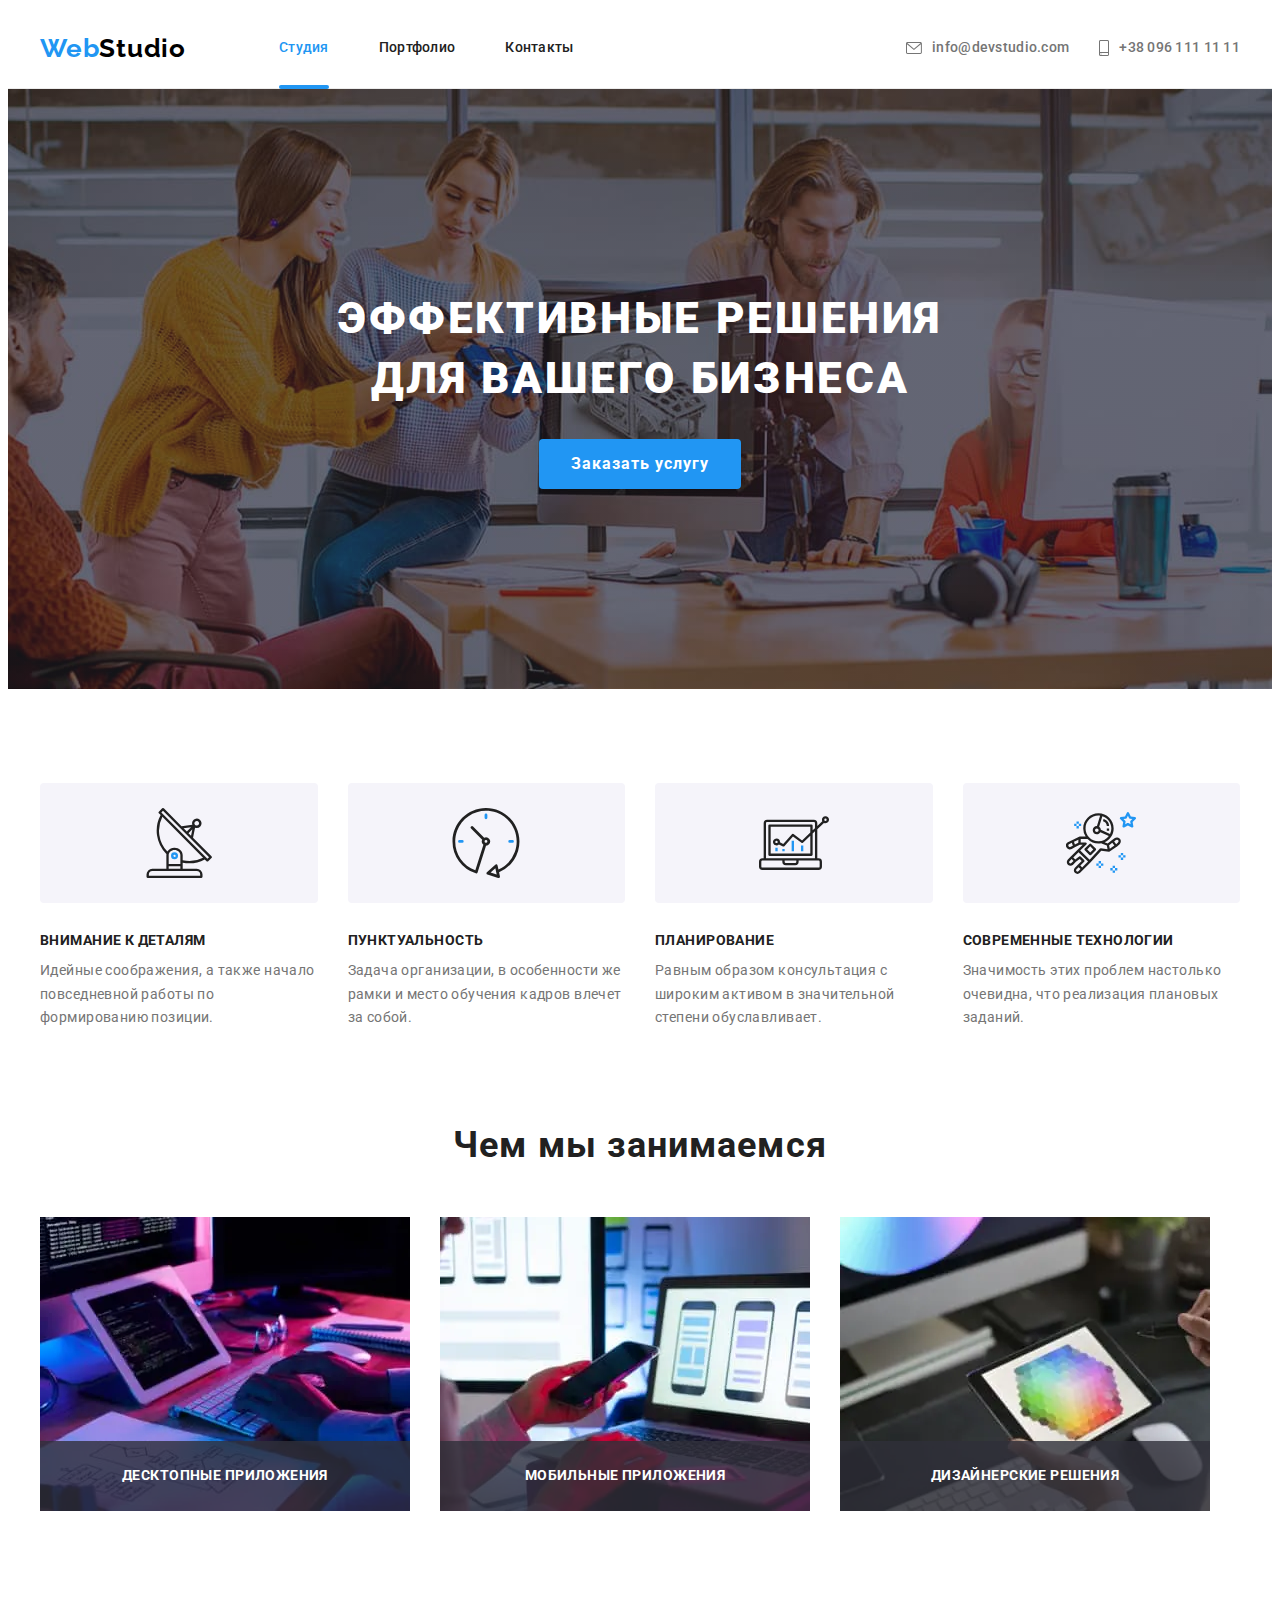
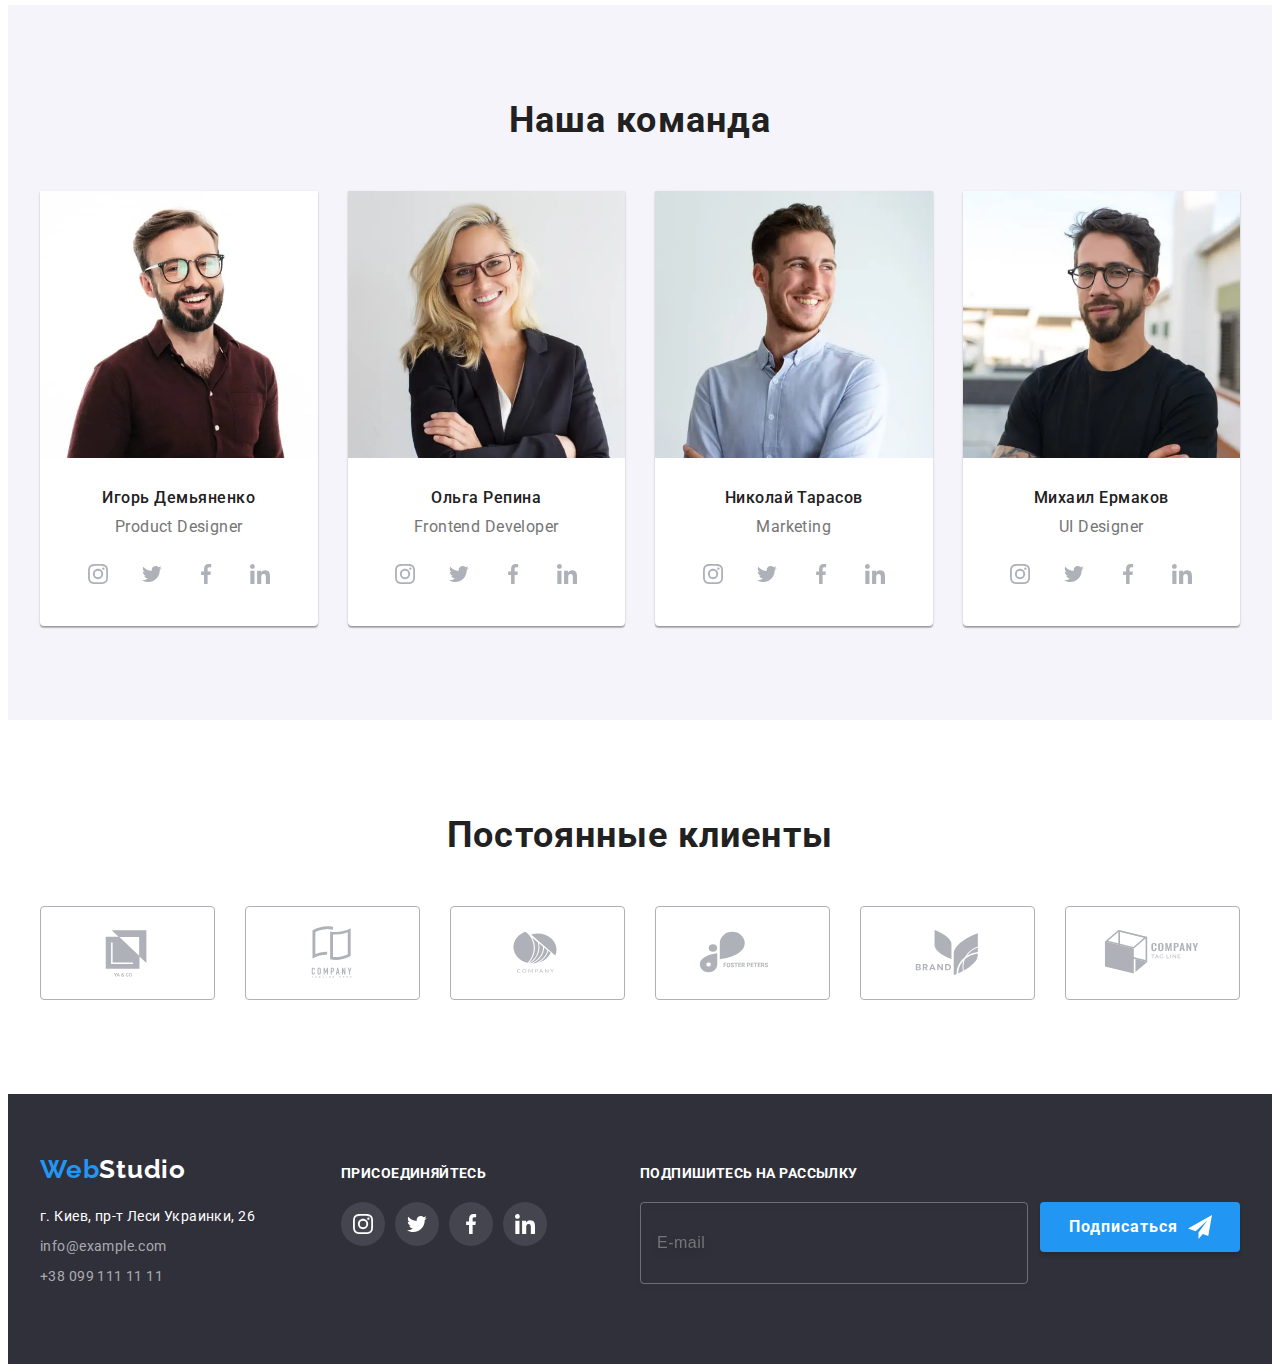
==== commit c7c90c9b: "Edit №3" ====
--- a/index.html
+++ b/index.html
@@ -24,8 +24,8 @@
     <!-- Шапка сайта -->
     <header class="header">
       <div class="header__container container">
-        <a class="logo header__logo link" lang="en" href="./index.html"
-          >Web<span class="logo__part">Studio</span></a
+        <a class="logo link" lang="en" href="./index.html"
+          >Web<span class="logo__up">Studio</span></a
         >
         <button type="button" class="menu-btn menu-open-btn">
           <svg class="menu-btn__icon-menu" width="40" height="40">
@@ -651,7 +651,7 @@
         <div class="address-data">
           <div class="position">
             <a class="logo link" lang="en" href="./index.html"
-              >Web<span class="logo__part">Studio</span></a
+              >Web<span class="logo__down">Studio</span></a
             >
           </div>
           <address class="address">
--- a/css/main.min.css
+++ b/css/main.min.css
@@ -1 +1 @@
-:root{--text-main-color: #212121;--text-secondary-color: #757575;--text-light-color: #ffffff;--text-light-transparent-color: rgba(255, 255, 255, 0.6);--text-dark-color: #000000;--text-accent-color: #2196f3;--bg-main-color: #ffffff;--bg-light-color: #f5f4fa;--bg-dark-color: #2f303a;--bg-accent-color: #2196f3;--bg-accent-btn-color: #188ce8;--bg-first-hero-color: rgba(47, 48, 58, 0.4);--bg-last-hero-color: #c4c4c4;--bg-portfolio-example-thumb-color: rgba(33, 150, 243, 0.9);--bg-activity-text-thumb-color: rgba(47, 48, 58, 0.8);--social-icon-main-color: #afb1b8;--social-icon-footer-color: #ffffff;--social-icon-bg-footer-color: rgba(255, 255, 255, 0.1);--border-header-color: #ececec;--border-card-color: #eeeeee;--border-subscription-input-color: rgba(255, 255, 255, 0.3);--border-input-textarea-color: rgba(33, 33, 33, 0.2);--border-comment-textarea-color: rgba(117, 117, 117, 0.5);--backdrop-color: rgba(0, 0, 0, 0.2);--main-font-family: "Roboto", sans-serif;--logo-font-family: "Raleway", sans-serif;--main-gap: 30px}p,h1,h2,h3,h4,h5,h6{margin:0}ul{margin:0;padding-left:0}img{display:block;width:100%;height:auto}body{font-weight:400;background-color:var(--bg-main-color);color:var(--text-main-color);font-family:var(--main-font-family);font-size:14px;line-height:1.71;letter-spacing:.03em}.list{list-style:none}.link{color:var(--text-main-color);text-decoration:none}.btn{font-family:inherit;font-size:16px;text-align:center;cursor:pointer}.img{display:block;max-width:100%;height:auto}.visually-hidden{position:absolute;white-space:nowrap;width:1px;height:1px;overflow:hidden;border:0;padding:0;clip:rect(0 0 0 0);-webkit-clip-path:inset(50%);clip-path:inset(50%);margin:-1px}.container{padding:0 15px;margin:0 auto}@media screen and (min-width: 480px){.container{width:480px}}@media screen and (min-width: 768px){.container{width:768px}}@media screen and (min-width: 1200px){.container{width:1200px}}.header__container{position:relative;-webkit-box-align:center;-ms-flex-align:center;align-items:center;display:-webkit-box;display:-ms-flexbox;display:flex;-webkit-box-pack:justify;-ms-flex-pack:justify;justify-content:space-between;min-height:60px}.section{padding-top:60px;padding-bottom:60px}@media screen and (min-width: 1200px){.section{padding-top:94px;padding-bottom:94px}}.logo{display:block;color:var(--text-accent-color);font-family:var(--logo-font-family);font-weight:700;font-size:26px;line-height:1.19;font-size:24px;line-height:1.17;letter-spacing:.03em}@media screen and (min-width: 1200px){.logo{font-size:26px;line-height:1.19}}.footer .logo__part{color:var(--text-light-color)}.header .logo__part{color:var(--text-dark-color)}.title{font-size:36px;line-height:1.17;text-align:center;margin-bottom:50px;letter-spacing:.03em}.social-list{display:-webkit-box;display:-ms-flexbox;display:flex;-webkit-box-pack:center;-ms-flex-pack:center;justify-content:center}.social-list__item:not(:last-child){margin-right:10px}.social-list__link{display:-webkit-box;display:-ms-flexbox;display:flex;-webkit-box-pack:center;-ms-flex-pack:center;justify-content:center;-webkit-box-align:center;-ms-flex-align:center;align-items:center;width:44px;height:44px;border-radius:50%}.social-list__link--mid{fill:var(--social-icon-main-color);-webkit-transition:fill 250ms cubic-bezier(0.4, 0, 0.2, 1),background-color 250ms cubic-bezier(0.4, 0, 0.2, 1);transition:fill 250ms cubic-bezier(0.4, 0, 0.2, 1),background-color 250ms cubic-bezier(0.4, 0, 0.2, 1)}.social-list__link--mid:hover,.social-list__link--mid:focus{fill:var(--bg-main-color);background-color:var(--text-accent-color)}.social-list__link--bottom{fill:var(--social-icon-footer-color);background-color:var(--social-icon-bg-footer-color);-webkit-transition:background-color 250ms cubic-bezier(0.4, 0, 0.2, 1);transition:background-color 250ms cubic-bezier(0.4, 0, 0.2, 1)}.social-list__link--bottom:hover,.social-list__link--bottom:focus{background-color:var(--bg-accent-color)}.header{border-bottom:1px solid var(--border-header-color)}.menu-btn{display:-webkit-inline-box;display:-ms-inline-flexbox;display:inline-flex;position:absolute;right:0;top:10px;padding:0;background-color:rgba(0,0,0,0);border:none}@media screen and (min-width: 768px){.menu-btn{display:none}}.menu-btn__icon-menu{fill:var(--text-main-color);-webkit-transition:fill 250ms cubic-bezier(0.4, 0, 0.2, 1);transition:fill 250ms cubic-bezier(0.4, 0, 0.2, 1)}.menu-btn__icon-menu:hover .menu-btn__icon-menu,.menu-btn__icon-menu:focus .menu-btn__icon-menu{fill:var(--bg-accent-color)}.menu-list{display:-webkit-box;display:-ms-flexbox;display:flex;padding:0;margin-left:88px}.menu-list__item:not(:last-child){margin-right:50px}@media screen and (max-width: 767px){.menu-list{display:none}}@media screen and (min-width: 1200px){.menu-list{margin-left:93px}}.menu-list__link{display:inline-block;padding-top:32px;padding-bottom:32px;font-weight:500;font-size:14px;line-height:1.14;letter-spacing:.02em;-webkit-transition:color 250ms cubic-bezier(0.4, 0, 0.2, 1);transition:color 250ms cubic-bezier(0.4, 0, 0.2, 1)}.menu-list__link:hover,.menu-list__link:focus{color:var(--text-accent-color)}.menu-list__link--current{color:var(--text-accent-color);position:relative}.menu-list__link--current::after{content:"";position:absolute;left:0;bottom:-1px;width:100%;height:4px;border-radius:2px;background-color:var(--bg-accent-color)}.contacts-list{display:-webkit-box;display:-ms-flexbox;display:flex;margin-left:auto;padding:0;-webkit-box-orient:vertical;-webkit-box-direction:normal;-ms-flex-direction:column;flex-direction:column;-webkit-box-pack:center;-ms-flex-pack:center;justify-content:center}@media screen and (max-width: 767px){.contacts-list{display:none}}@media screen and (min-width: 1200px){.contacts-list{-webkit-box-orient:horizontal;-webkit-box-direction:normal;-ms-flex-direction:row;flex-direction:row;-webkit-box-align:center;-ms-flex-align:center;align-items:center}.contacts-list__item:first-child{margin-right:50px}}.contacts-list__icon{fill:currentColor;margin-right:8px}@media screen and (min-width: 1200px){.contacts-list__icon{margin-right:10px}}.contacts-list__link{display:-webkit-box;display:-ms-flexbox;display:flex;-webkit-box-align:center;-ms-flex-align:center;align-items:center;-webkit-box-pack:center;-ms-flex-pack:center;justify-content:center;color:var(--text-secondary-color);padding-top:5px;padding-bottom:5px;font-weight:500;font-size:14px;line-height:1.14;font-size:12px;line-height:1.17;letter-spacing:.02em;-webkit-transition:color 250ms cubic-bezier(0.4, 0, 0.2, 1);transition:color 250ms cubic-bezier(0.4, 0, 0.2, 1)}@media screen and (min-width: 1200px){.contacts-list__link{font-size:14px;line-height:1.14;padding-top:32px;padding-bottom:32px}}.contacts-list__link:hover,.contacts-list__link:focus{color:var(--text-accent-color)}.mob-menu{display:-webkit-box;display:-ms-flexbox;display:flex;-webkit-box-orient:vertical;-webkit-box-direction:normal;-ms-flex-direction:column;flex-direction:column;-webkit-box-pack:justify;-ms-flex-pack:justify;justify-content:space-between;position:fixed;left:0;top:0;width:100%;height:100%;z-index:10;overflow:scroll;padding:48px 0 48px 40px;background-color:#fff;-webkit-transition:opacity 250ms cubic-bezier(0.4, 0, 0.2, 1),-webkit-transform 250ms cubic-bezier(0.4, 0, 0.2, 1);transition:opacity 250ms cubic-bezier(0.4, 0, 0.2, 1),-webkit-transform 250ms cubic-bezier(0.4, 0, 0.2, 1);transition:transform 250ms cubic-bezier(0.4, 0, 0.2, 1),opacity 250ms cubic-bezier(0.4, 0, 0.2, 1);transition:transform 250ms cubic-bezier(0.4, 0, 0.2, 1),opacity 250ms cubic-bezier(0.4, 0, 0.2, 1),-webkit-transform 250ms cubic-bezier(0.4, 0, 0.2, 1)}@media screen and (min-width: 768px){.mob-menu{display:none}}.mob-menu.is-hidden{opacity:0;visibility:hidden;-webkit-transform:translateX(100%);transform:translateX(100%)}.menu-btn-close{display:-webkit-inline-box;display:-ms-inline-flexbox;display:inline-flex;position:absolute;right:15px;top:10px;padding:0;background-color:rgba(0,0,0,0);border:none}@media screen and (min-width: 768px){.menu-btn-close{display:none}}.menu-btn-close__icon-menu-close{fill:var(--text-main-color);-webkit-transition:fill 250ms cubic-bezier(0.4, 0, 0.2, 1);transition:fill 250ms cubic-bezier(0.4, 0, 0.2, 1)}.menu-btn-close:hover .menu-btn-close__icon-menu-close,.menu-btn-close:focus .menu-btn-close__icon-menu-close{fill:var(--bg-accent-color)}.mob-menu__item:not(:last-child){margin-bottom:32px}.mob-menu__link{font-size:40px;font-weight:500;line-height:1.18;letter-spacing:.02em;letter-spacing:.02em;color:var(--text-main-color)}.mob-menu__link--current{color:var(--text-accent-color)}@media screen and (max-width: 479px){.mob-menu__link{font-size:8.333vw;font-weight:500;line-height:1.18;letter-spacing:.02em}}.mob-menu__tel{font-size:34px;font-weight:500;line-height:1.18;letter-spacing:.02em;color:var(--text-accent-color)}@media screen and (max-width: 479px){.mob-menu__tel{font-size:7.083vw;font-weight:500;line-height:1.18;letter-spacing:.02em}}.mob-menu__mail{font-size:24px;font-weight:500;line-height:1.17;letter-spacing:.02em;color:var(--text-secondary-color)}@media screen and (max-width: 479px){.mob-menu__mail{font-size:7.083vw;font-weight:500;line-height:1.18;letter-spacing:.02em}}.mob-menu__social-list{margin-top:64px;display:-webkit-box;display:-ms-flexbox;display:flex;-ms-flex-wrap:wrap;flex-wrap:wrap}.mob-menu__social-item{font-size:18px;font-weight:500;line-height:1.22;letter-spacing:.02em;display:-webkit-box;display:-ms-flexbox;display:flex;-webkit-box-align:center;-ms-flex-align:center;align-items:center;color:var(--text-accent-color)}@media screen and (max-width: 479px){.mob-menu__social-item{font-size:3.75vw;font-weight:500;line-height:1.22;letter-spacing:.02em}}.mob-menu__social-item:not(:last-child):after{content:"";display:inline-block;margin-left:10px;margin-right:10px;background-color:var(--border-input-textarea-color);width:1px;height:22px}@media screen and (max-width: 479px){.mob-menu__social-item:not(:last-child):after{margin-left:2vw;margin-right:2vw}}.mob-menu__social-link{color:var(--text-accent-color)}.no-scroll{overflow:hidden}.hero{padding-top:118px;padding-bottom:118px;background-image:-webkit-gradient(linear, left top, left bottom, from(var(--bg-first-hero-color)), to(var(--bg-first-hero-color))),url("../images/hero/mobile/image.jpg");background-image:linear-gradient(var(--bg-first-hero-color), var(--bg-first-hero-color)),url("../images/hero/mobile/image.jpg");background-repeat:no-repeat;background-position:center;background-size:cover;max-width:1600px;background-color:var(--bg-last-hero-color);margin:0 auto}@media screen and (min-device-pixel-ratio: 2),(-webkit-min-device-pixel-ratio: 2),(min-resolution: 192dpi),(min-resolution: 2dppx){.hero{background-image:-webkit-gradient(linear, left top, left bottom, from(var(--bg-first-hero-color)), to(var(--bg-first-hero-color))),url("../images/hero/mobile/image@2x.jpg");background-image:linear-gradient(var(--bg-first-hero-color), var(--bg-first-hero-color)),url("../images/hero/mobile/image@2x.jpg")}}@media screen and (min-width: 768px){.hero{background-image:-webkit-gradient(linear, left top, left bottom, from(var(--bg-first-hero-color)), to(var(--bg-first-hero-color))),url("../images/hero/tablet/image.jpg");background-image:linear-gradient(var(--bg-first-hero-color), var(--bg-first-hero-color)),url("../images/hero/tablet/image.jpg")}}@media screen and (min-width: 768px)and (min-device-pixel-ratio: 2),screen and (min-width: 768px)and (-webkit-min-device-pixel-ratio: 2),screen and (min-width: 768px)and (min-resolution: 192dpi),screen and (min-width: 768px)and (min-resolution: 2dppx){.hero{background-image:-webkit-gradient(linear, left top, left bottom, from(var(--bg-first-hero-color)), to(var(--bg-first-hero-color))),url("../images/hero/tablet/image@2x.jpg");background-image:linear-gradient(var(--bg-first-hero-color), var(--bg-first-hero-color)),url("../images/hero/tablet/image@2x.jpg")}}@media screen and (min-width: 1200px){.hero{padding-top:200px;padding-bottom:200px;background-image:-webkit-gradient(linear, left top, left bottom, from(var(--bg-first-hero-color)), to(var(--bg-first-hero-color))),url("../images/hero/desktop/image.jpg");background-image:linear-gradient(var(--bg-first-hero-color), var(--bg-first-hero-color)),url("../images/hero/desktop/image.jpg")}}@media screen and (min-width: 1200px)and (min-device-pixel-ratio: 2),screen and (min-width: 1200px)and (-webkit-min-device-pixel-ratio: 2),screen and (min-width: 1200px)and (min-resolution: 192dpi),screen and (min-width: 1200px)and (min-resolution: 2dppx){.hero{background-image:-webkit-gradient(linear, left top, left bottom, from(var(--bg-first-hero-color)), to(var(--bg-first-hero-color))),url("../images/hero/desktop/image@2x.jpg");background-image:linear-gradient(var(--bg-first-hero-color), var(--bg-first-hero-color)),url("../images/hero/desktop/image@2x.jpg")}}.main-title{color:var(--text-light-color);font-weight:900;font-size:26px;line-height:1.62;text-align:center;letter-spacing:.06em;text-transform:uppercase;margin-bottom:var(--main-gap);max-width:360px;margin-right:auto;margin-left:auto}@media screen and (min-width: 1200px){.main-title{font-size:44px;line-height:1.36;max-width:696px}}.main-btn{padding-top:10px;padding-right:32px;padding-bottom:10px;padding-left:32px;border:0;background-color:var(--bg-accent-color);color:var(--text-light-color);font-weight:700;line-height:1.88;letter-spacing:.06em;display:block;height:50px;min-width:200px;margin-left:auto;margin-right:auto;border-radius:4px;-webkit-box-shadow:0px 4px 4px rgba(0,0,0,.15);box-shadow:0px 4px 4px rgba(0,0,0,.15);-webkit-transition:background-color 250ms cubic-bezier(0.4, 0, 0.2, 1);transition:background-color 250ms cubic-bezier(0.4, 0, 0.2, 1)}.main-btn:hover,.main-btn:focus{background-color:var(--bg-accent-btn-color)}@media screen and (min-width: 768px){.advantages-list{display:-webkit-box;display:-ms-flexbox;display:flex;-ms-flex-wrap:wrap;flex-wrap:wrap;margin:-15px}.advantages-list__item{-ms-flex-preferred-size:calc((100% - 60px)/2);flex-basis:calc((100% - 60px)/2);margin:15px}.advantages-list__heading{text-align:left}}@media screen and (min-width: 1200px){.advantages-list{-ms-flex-wrap:nowrap;flex-wrap:nowrap}.advantages-list__item{-ms-flex-preferred-size:calc((100% - 120px)/4);flex-basis:calc((100% - 120px)/4)}}.advantages-list__title{font-size:14px;line-height:1.14;text-transform:uppercase;margin-bottom:10px;letter-spacing:.03em}.advantages-list__text{color:var(--text-secondary-color)}.advantages-list__icon-container{display:-webkit-box;display:-ms-flexbox;display:flex;-webkit-box-pack:center;-ms-flex-pack:center;justify-content:center;-webkit-box-align:center;-ms-flex-align:center;align-items:center;height:120px;border-radius:4px;margin-bottom:var(--main-gap);background-color:var(--bg-light-color)}.activity{padding-top:0}@media screen and (max-width: 1199px){.activity{display:none}}.activity-list{display:-webkit-box;display:-ms-flexbox;display:flex}.activity-list__item:not(:last-child){margin-right:var(--main-gap)}.activity-list__img-container{position:relative}.activity-list__text{position:absolute;left:0;bottom:0;display:-webkit-box;display:-ms-flexbox;display:flex;-webkit-box-pack:center;-ms-flex-pack:center;justify-content:center;-webkit-box-align:center;-ms-flex-align:center;align-items:center;width:100%;min-height:70px;font-weight:700;text-align:center;text-transform:uppercase;color:var(--text-light-color);background:var(--bg-activity-text-thumb-color)}.team{background-color:var(--bg-light-color)}@media screen and (min-width: 768px){.team-list{display:-webkit-box;display:-ms-flexbox;display:flex;-ms-flex-wrap:wrap;flex-wrap:wrap;margin:-15px}}@media screen and (min-width: 1200px){.team-list{-ms-flex-wrap:nowrap;flex-wrap:nowrap}}.team-list__item{width:100%;background-color:var(--bg-main-color);border-radius:0px 0px 4px 4px;-webkit-box-shadow:0px 1px 3px rgba(0,0,0,.12),0px 1px 1px rgba(0,0,0,.14),0px 2px 1px rgba(0,0,0,.2);box-shadow:0px 1px 3px rgba(0,0,0,.12),0px 1px 1px rgba(0,0,0,.14),0px 2px 1px rgba(0,0,0,.2);margin-bottom:30px}@media screen and (min-width: 768px){.team-list__item{-ms-flex-preferred-size:calc((100% - 60px)/2);flex-basis:calc((100% - 60px)/2);margin:15px}}@media screen and (min-width: 1200px){.team-list__item{-ms-flex-preferred-size:calc((100% - 120px)/4);flex-basis:calc((100% - 120px)/4)}}.team-data{padding:var(--main-gap)}@media screen and (max-width: 1199px){.team-data{padding-top:30px;padding-bottom:24px}}.team-data__title{font-weight:500;font-size:16px;line-height:1.19;text-align:center;margin-bottom:10px;letter-spacing:.03em}.team-data__text{font-size:16px;line-height:1.19;text-align:center;color:var(--text-secondary-color);margin-bottom:16px}.clients-list{display:-webkit-box;display:-ms-flexbox;display:flex;-ms-flex-wrap:wrap;flex-wrap:wrap;margin:-15px}@media screen and (min-width: 1200px){.clients-list{-ms-flex-wrap:nowrap;flex-wrap:nowrap}}.clients-list__item{-ms-flex-preferred-size:calc((100% - 60px)/2);flex-basis:calc((100% - 60px)/2);margin:15px}@media screen and (min-width: 768px){.clients-list__item{-ms-flex-preferred-size:calc((100% - 90px)/3);flex-basis:calc((100% - 90px)/3)}}@media screen and (min-width: 1200px){.clients-list__item{-ms-flex-preferred-size:calc((100% - 180px)/6);flex-basis:calc((100% - 180px)/6)}}.clients-list__link{height:92px;display:-webkit-box;display:-ms-flexbox;display:flex;-webkit-box-pack:center;-ms-flex-pack:center;justify-content:center;-webkit-box-align:center;-ms-flex-align:center;align-items:center;border:1px solid var(--social-icon-main-color);border-radius:4px;fill:var(--social-icon-main-color);-webkit-transition:fill 250ms cubic-bezier(0.4, 0, 0.2, 1),border 250ms cubic-bezier(0.4, 0, 0.2, 1);transition:fill 250ms cubic-bezier(0.4, 0, 0.2, 1),border 250ms cubic-bezier(0.4, 0, 0.2, 1)}.clients-list__link:hover,.clients-list__link:focus{fill:var(--text-accent-color);border:1px solid var(--text-accent-color)}.examples-list{display:-webkit-box;display:-ms-flexbox;display:flex;-ms-flex-wrap:wrap;flex-wrap:wrap;margin-bottom:25px}@media screen and (min-width: 768px){.examples-list{margin-bottom:15px;-webkit-box-pack:center;-ms-flex-pack:center;justify-content:center}}@media screen and (min-width: 1200px){.examples-list{margin-bottom:35px}}.examples-list__item:not(:last-child){margin-right:8px;margin-bottom:15px}.example-btn{padding:6px 22px;display:block;border-radius:4px;border:0;background-color:var(--bg-light-color);font-weight:500;line-height:1.63;letter-spacing:.03em;-webkit-transition:color 250ms cubic-bezier(0.4, 0, 0.2, 1),background-color 250ms cubic-bezier(0.4, 0, 0.2, 1),-webkit-box-shadow 250ms cubic-bezier(0.4, 0, 0.2, 1);transition:color 250ms cubic-bezier(0.4, 0, 0.2, 1),background-color 250ms cubic-bezier(0.4, 0, 0.2, 1),-webkit-box-shadow 250ms cubic-bezier(0.4, 0, 0.2, 1);transition:color 250ms cubic-bezier(0.4, 0, 0.2, 1),background-color 250ms cubic-bezier(0.4, 0, 0.2, 1),box-shadow 250ms cubic-bezier(0.4, 0, 0.2, 1);transition:color 250ms cubic-bezier(0.4, 0, 0.2, 1),background-color 250ms cubic-bezier(0.4, 0, 0.2, 1),box-shadow 250ms cubic-bezier(0.4, 0, 0.2, 1),-webkit-box-shadow 250ms cubic-bezier(0.4, 0, 0.2, 1)}.example-btn:hover,.example-btn:focus{background-color:var(--bg-accent-color);color:var(--text-light-color);-webkit-box-shadow:0px 3px 1px rgba(0,0,0,.1),0px 1px 2px rgba(0,0,0,.08),0px 2px 2px rgba(0,0,0,.12);box-shadow:0px 3px 1px rgba(0,0,0,.1),0px 1px 2px rgba(0,0,0,.08),0px 2px 2px rgba(0,0,0,.12)}.example-btn--current{border:0;background-color:var(--bg-accent-color);color:var(--text-light-color);-webkit-box-shadow:0px 3px 1px rgba(0,0,0,.1),0px 1px 2px rgba(0,0,0,.08),0px 2px 2px rgba(0,0,0,.12);box-shadow:0px 3px 1px rgba(0,0,0,.1),0px 1px 2px rgba(0,0,0,.08),0px 2px 2px rgba(0,0,0,.12)}@media screen and (min-width: 768px){.samples-list{display:-webkit-box;display:-ms-flexbox;display:flex;-ms-flex-wrap:wrap;flex-wrap:wrap;margin:-15px}.samples-list__item{-ms-flex-preferred-size:calc((100% - 60px)/2);flex-basis:calc((100% - 60px)/2);margin:15px}}@media screen and (min-width: 1200px){.samples-list__item{-ms-flex-preferred-size:calc((100% - 90px)/3);flex-basis:calc((100% - 90px)/3)}}@media screen and (max-width: 767px){.samples-list__item:not(:last-child){margin-bottom:30px}}.product-description{width:100%;padding:20px 24px;border-right:1px solid var(--border-card-color);border-bottom:1px solid var(--border-card-color);border-left:1px solid var(--border-card-color);-webkit-box-flex:1;-ms-flex-positive:1;flex-grow:1}.product-description__title{font-size:18px;line-height:2;letter-spacing:.06em;margin-bottom:4px}.product-description__text{font-size:16px;line-height:1.88;color:var(--text-secondary-color)}.product-thumb{position:relative;overflow:hidden}.content-overlay__text{position:absolute;top:0;left:0;padding:63px 24px;-webkit-transform:translateY(101%);transform:translateY(101%);width:100%;height:100%;font-size:18px;line-height:1.56;letter-spacing:.03em;color:var(--text-light-color);background-color:var(--bg-portfolio-example-thumb-color);-webkit-transition:-webkit-transform 250ms cubic-bezier(0.4, 0, 0.2, 1);transition:-webkit-transform 250ms cubic-bezier(0.4, 0, 0.2, 1);transition:transform 250ms cubic-bezier(0.4, 0, 0.2, 1);transition:transform 250ms cubic-bezier(0.4, 0, 0.2, 1), -webkit-transform 250ms cubic-bezier(0.4, 0, 0.2, 1)}@media screen and (max-width: 479px){.content-overlay__text{font-size:3.75vw;font-weight:inherit;line-height:1.55;letter-spacing:inherit;padding:13.125vw 5vw}}.samples-list__link{display:-webkit-box;display:-ms-flexbox;display:flex;-webkit-box-orient:vertical;-webkit-box-direction:normal;-ms-flex-direction:column;flex-direction:column;height:100%;-webkit-transition:-webkit-box-shadow 250ms cubic-bezier(0.4, 0, 0.2, 1);transition:-webkit-box-shadow 250ms cubic-bezier(0.4, 0, 0.2, 1);transition:box-shadow 250ms cubic-bezier(0.4, 0, 0.2, 1);transition:box-shadow 250ms cubic-bezier(0.4, 0, 0.2, 1), -webkit-box-shadow 250ms cubic-bezier(0.4, 0, 0.2, 1)}.samples-list__link:hover,.samples-list__link:focus{-webkit-box-shadow:0px 1px 1px rgba(0,0,0,.12),0px 4px 4px rgba(0,0,0,.06),1px 4px 6px rgba(0,0,0,.16);box-shadow:0px 1px 1px rgba(0,0,0,.12),0px 4px 4px rgba(0,0,0,.06),1px 4px 6px rgba(0,0,0,.16)}.samples-list__link:hover .content-overlay__text{-webkit-transform:translateY(0);transform:translateY(0)}.samples-list__link:focus .content-overlay__text{-webkit-transform:translateY(0);transform:translateY(0)}.product-thumb{position:relative;width:100%;overflow:hidden}.footer{background-color:var(--bg-dark-color)}.footer__container{padding-top:60px;padding-bottom:60px}@media screen and (min-width: 768px){.footer__container{display:-webkit-box;display:-ms-flexbox;display:flex;-ms-flex-wrap:wrap;flex-wrap:wrap}}@media screen and (min-width: 1200px){.footer__container{-ms-flex-wrap:nowrap;flex-wrap:nowrap;-webkit-box-align:baseline;-ms-flex-align:baseline;align-items:baseline}}.address-data{width:100%;text-align:center}@media screen and (min-width: 768px){.address-data{width:232px;margin-left:76px}}@media screen and (min-width: 1200px){.address-data{margin-right:70px;width:231px;text-align:left;margin-left:0}}.position{margin-bottom:20px}.address{font-style:normal;margin-bottom:60px}@media screen and (min-width: 768px){.address{margin-bottom:0}}.address__text{color:var(--text-light-color);margin-bottom:8px}@media screen and (min-width: 1200px){.address__text{margin-bottom:9px}}.vertical-contacts-list__item:not(:last-child){margin-bottom:8px}@media screen and (min-width: 1200px){.vertical-contacts-list__item:not(:last-child){margin-bottom:9px}}.vertical-contacts-list__link{color:var(--text-light-transparent-color);-webkit-transition:color 250ms cubic-bezier(0.4, 0, 0.2, 1);transition:color 250ms cubic-bezier(0.4, 0, 0.2, 1)}.vertical-contacts-list__link:hover,.vertical-contacts-list__link:focus{color:var(--text-accent-color)}.social-container{display:block;margin:0 auto;text-align:center}@media screen and (min-width: 768px){.social-container{margin-right:89px}}@media screen and (min-width: 1200px){.social-container{margin:0 auto 0 0;text-align:left}}.social-container__appeal,.subscription__appeal{font-weight:700;font-size:14px;line-height:1.14;letter-spacing:.03em;text-transform:uppercase;color:var(--text-light-color);margin-bottom:20px}.subscription{margin-top:60px;text-align:center}@media screen and (min-width: 768px){.subscription{-ms-flex-preferred-size:100%;flex-basis:100%}}@media screen and (min-width: 1200px){.subscription{margin-top:0;text-align:left;-ms-flex-preferred-size:570px;flex-basis:570px}}@media screen and (min-width: 1200px){.subscription-form{display:-webkit-box;display:-ms-flexbox;display:flex}}.subscription-form__input{margin-bottom:20px;background-color:rgba(0,0,0,0);outline:none;width:100%;height:50px;padding-left:16px;padding-top:15px;padding-bottom:15px;margin-right:12px;font-weight:400;font-size:16px;line-height:1.25;letter-spacing:.03em;color:var(--text-light-transparent-color);border:1px solid var(--border-subscription-input-color);-webkit-filter:drop-shadow(0px 4px 4px rgba(0, 0, 0, 0.15));filter:drop-shadow(0px 4px 4px rgba(0, 0, 0, 0.15));border-radius:4px;-webkit-transition:border-color 250ms cubic-bezier(0.4, 0, 0.2, 1);transition:border-color 250ms cubic-bezier(0.4, 0, 0.2, 1)}.subscription-form__input:focus,.subscription-form__input:hover{border-color:var(--light-alfa-color)}@media screen and (min-width: 768px){.subscription-form__input{max-width:450px}}@media screen and (min-width: 1200px){.subscription-form__input{width:358px}}.subscription__btn{margin:0 auto}@media screen and (min-width: 1200px){.subscription__btn{margin-left:auto;margin-right:0}}.subscription-btn{display:-webkit-box;display:-ms-flexbox;display:flex;-webkit-box-align:center;-ms-flex-align:center;align-items:center;min-width:200px;height:50px;padding-top:10px;padding-right:28px;padding-bottom:10px;padding-left:29px;background:var(--text-accent-color);-webkit-box-shadow:0px 4px 4px rgba(0,0,0,.15);box-shadow:0px 4px 4px rgba(0,0,0,.15);border:0;border-radius:4px;font-weight:700;font-size:16px;line-height:1.88;text-align:center;letter-spacing:.06em;color:var(--text-light-color);-webkit-transition:background-color 250ms cubic-bezier(0.4, 0, 0.2, 1);transition:background-color 250ms cubic-bezier(0.4, 0, 0.2, 1)}.subscription-btn:hover,.subscription-btn:focus{background-color:var(--bg-accent-btn-color)}.subscription-btn__icon{fill:var(--social-icon-footer-color);margin-left:10px}.backdrop.is-hidden{visibility:hidden;opacity:0;pointer-events:none;-webkit-transform:scale(1);transform:scale(1)}.backdrop.is-hidden .modal{-webkit-transform:translate(-50%, -50%) scale(1.15);transform:translate(-50%, -50%) scale(1.15)}.backdrop{position:fixed;left:0;top:0;width:100%;height:100%;z-index:1;background-color:var(--backdrop-color);opacity:1;-webkit-transition:opacity 250ms cubic-bezier(0.4, 0, 0.2, 1),visibility 250ms cubic-bezier(0.4, 0, 0.2, 1);transition:opacity 250ms cubic-bezier(0.4, 0, 0.2, 1),visibility 250ms cubic-bezier(0.4, 0, 0.2, 1)}.is-hidden{opacity:0;pointer-events:none;visibility:hidden}.modal{position:fixed;left:50%;top:50%;min-height:609px;border-radius:4px;-webkit-box-shadow:0px 1px 3px rgba(0,0,0,.12),0px 1px 1px rgba(0,0,0,.14),0px 2px 1px rgba(0,0,0,.2);box-shadow:0px 1px 3px rgba(0,0,0,.12),0px 1px 1px rgba(0,0,0,.14),0px 2px 1px rgba(0,0,0,.2);background-color:var(--bg-main-color);padding:40px;-webkit-transform:translate(-50%, -50%) scale(1);transform:translate(-50%, -50%) scale(1);-webkit-transition:-webkit-transform 250ms cubic-bezier(0.4, 0, 0.2, 1);transition:-webkit-transform 250ms cubic-bezier(0.4, 0, 0.2, 1);transition:transform 250ms cubic-bezier(0.4, 0, 0.2, 1);transition:transform 250ms cubic-bezier(0.4, 0, 0.2, 1), -webkit-transform 250ms cubic-bezier(0.4, 0, 0.2, 1)}@media screen and (min-width: 480px){.modal{width:450px}}@media screen and (min-width: 1200px){.modal{width:528px;min-height:581px}}.button-close{position:absolute;top:8px;right:8px;display:-webkit-box;display:-ms-flexbox;display:flex;-webkit-box-pack:center;-ms-flex-pack:center;justify-content:center;-webkit-box-align:center;-ms-flex-align:center;align-items:center;width:30px;height:30px;border-radius:50%;border:1px solid rgba(0,0,0,.1);cursor:pointer;fill:var(--text-dark-color);background-color:var(--bg-main-color);-webkit-transition:fill 250ms cubic-bezier(0.4, 0, 0.2, 1);transition:fill 250ms cubic-bezier(0.4, 0, 0.2, 1)}.button-close:hover,.button-close:focus{fill:var(--text-accent-color)}.modal-form{display:-webkit-box;display:-ms-flexbox;display:flex;-webkit-box-orient:vertical;-webkit-box-direction:normal;-ms-flex-direction:column;flex-direction:column;-webkit-box-pack:center;-ms-flex-pack:center;justify-content:center}.modal-form__appeal{margin-bottom:12px;font-weight:700;font-size:20px;line-height:1.5;text-align:center;letter-spacing:.03em;color:var(--text-main-color)}@media screen and (min-width: 1200px){.modal-form__appeal{font-size:20px;line-height:1.15}}.modal-list{margin-bottom:10px}.modal-list__area{position:relative}.modal-list__item:not(:last-child){margin-bottom:10px}.modal-list__icon{position:absolute;top:50%;left:12px;-webkit-transform:translateY(-50%);transform:translateY(-50%);fill:var(--text-main-color);-webkit-transition:fill 250ms cubic-bezier(0.4, 0, 0.2, 1);transition:fill 250ms cubic-bezier(0.4, 0, 0.2, 1)}.modal-list__label,.modal-comment__label{margin-bottom:4px;display:block;font-weight:400;font-size:12px;height:12px;letter-spacing:.01em;color:var(--text-secondary-color)}.modal-list__input{background-color:rgba(0,0,0,0);outline:none;width:100%;height:40px;padding:11px 12px 11px 42px;border:1px solid var(--border-input-textarea-color);border-radius:4px;font-weight:400;font-size:12px;line-height:1.67;letter-spacing:.01em;color:var(--text-main-color);-webkit-transition:border-color 250ms cubic-bezier(0.4, 0, 0.2, 1);transition:border-color 250ms cubic-bezier(0.4, 0, 0.2, 1)}.modal-list__input:hover,.modal-list__input:focus{border-color:var(--text-accent-color)}.modal-list__input:focus+.modal-list__icon{fill:var(--text-accent-color)}.modal-list__input:hover+.modal-list__icon{fill:var(--text-accent-color)}.modal-comment{margin-bottom:20px}.modal-comment__textarea{background-color:rgba(0,0,0,0);outline:none;margin-bottom:-2px;width:100%;height:120px;padding:12px 16px;border:1px solid var(--border-input-textarea-color);border-radius:4px;resize:none;-webkit-transition:border-color 250ms cubic-bezier(0.4, 0, 0.2, 1);transition:border-color 250ms cubic-bezier(0.4, 0, 0.2, 1)}.modal-comment__textarea:hover,.modal-comment__textarea:focus{border-color:var(--text-accent-color)}.modal-comment__textarea::-webkit-input-placeholder{font-weight:400;font-size:12px;line-height:1.67;letter-spacing:.01em;color:var(--border-comment-textarea-color)}.modal-comment__textarea::-moz-placeholder{font-weight:400;font-size:12px;line-height:1.67;letter-spacing:.01em;color:var(--border-comment-textarea-color)}.modal-comment__textarea:-ms-input-placeholder{font-weight:400;font-size:12px;line-height:1.67;letter-spacing:.01em;color:var(--border-comment-textarea-color)}.modal-comment__textarea::-ms-input-placeholder{font-weight:400;font-size:12px;line-height:1.67;letter-spacing:.01em;color:var(--border-comment-textarea-color)}.modal-comment__textarea::placeholder{font-weight:400;font-size:12px;line-height:1.67;letter-spacing:.01em;color:var(--border-comment-textarea-color)}.modal-checkbox{margin-bottom:var(--main-gap)}.modal-checkbox__label{display:-webkit-box;display:-ms-flexbox;display:flex;-webkit-box-align:center;-ms-flex-align:center;align-items:center;-webkit-box-pack:center;-ms-flex-pack:center;justify-content:center;font-weight:400;font-size:12px;line-height:1.17;letter-spacing:.03em;color:var(--text-secondary-color)}@media screen and (min-width: 1200px){.modal-checkbox__label{font-size:14px;line-height:1.71}}.modal-checkbox__icon{width:16px;height:15px;background-color:rgba(0,0,0,0);fill:var(--bg-main-color);border:2px solid var(--text-main-color);border-radius:2px;margin-right:8px;-webkit-transition:border-color 250ms cubic-bezier(0.4, 0, 0.2, 1),background-color 250ms cubic-bezier(0.4, 0, 0.2, 1);transition:border-color 250ms cubic-bezier(0.4, 0, 0.2, 1),background-color 250ms cubic-bezier(0.4, 0, 0.2, 1)}.modal-checkbox__link{font-weight:400;font-size:14px;line-height:1;letter-spacing:.03em;border-bottom:.7px solid currentColor;display:inline-block;color:var(--text-accent-color);-webkit-transition:color 250ms cubic-bezier(0.4, 0, 0.2, 1);transition:color 250ms cubic-bezier(0.4, 0, 0.2, 1)}.modal-checkbox__link:hover,.modal-checkbox__link:focus{color:var(--bg-accent-btn-color)}.modal-checkbox__consent{background-color:rgba(0,0,0,0);outline:none}.modal-checkbox__consent:focus+.modal-checkbox__icon{border-color:var(--text-accent-color)}.modal-checkbox__consent:hover+.modal-checkbox__icon{border-color:var(--text-accent-color)}.modal-checkbox__consent:checked+.modal-checkbox__icon{border-color:var(--text-accent-color);background-color:var(--text-accent-color)}.backdrop-btn{padding-top:10px;padding-right:55px;padding-bottom:10px;padding-left:56px;width:200px;height:50px;margin-right:auto;margin-left:auto;background-color:var(--text-accent-color);-webkit-box-shadow:0px 4px 4px rgba(0,0,0,.15);box-shadow:0px 4px 4px rgba(0,0,0,.15);border-radius:4px;border:0;font-weight:700;font-size:16px;line-height:1.88;letter-spacing:.06em;color:var(--text-light-color);-webkit-transition:background-color 250ms cubic-bezier(0.4, 0, 0.2, 1);transition:background-color 250ms cubic-bezier(0.4, 0, 0.2, 1)}.backdrop-btn:hover,.backdrop-btn:focus{background-color:var(--bg-accent-btn-color)}/*# sourceMappingURL=main.min.css.map */+:root{--text-main-color: #212121;--text-secondary-color: #757575;--text-light-color: #ffffff;--text-light-transparent-color: rgba(255, 255, 255, 0.6);--text-dark-color: #000000;--text-accent-color: #2196f3;--bg-main-color: #ffffff;--bg-light-color: #f5f4fa;--bg-dark-color: #2f303a;--bg-accent-color: #2196f3;--bg-accent-btn-color: #188ce8;--bg-first-hero-color: rgba(47, 48, 58, 0.4);--bg-last-hero-color: #c4c4c4;--bg-portfolio-example-thumb-color: rgba(33, 150, 243, 0.9);--bg-activity-text-thumb-color: rgba(47, 48, 58, 0.8);--social-icon-main-color: #afb1b8;--social-icon-footer-color: #ffffff;--social-icon-bg-footer-color: rgba(255, 255, 255, 0.1);--border-header-color: #ececec;--border-card-color: #eeeeee;--border-subscription-input-color: rgba(255, 255, 255, 0.3);--border-input-textarea-color: rgba(33, 33, 33, 0.2);--border-comment-textarea-color: rgba(117, 117, 117, 0.5);--backdrop-color: rgba(0, 0, 0, 0.2);--main-font-family: "Roboto", sans-serif;--logo-font-family: "Raleway", sans-serif;--main-gap: 30px}p,h1,h2,h3,h4,h5,h6{margin:0}ul{margin:0;padding-left:0}img{display:block;width:100%;height:auto}body{font-weight:400;background-color:var(--bg-main-color);color:var(--text-main-color);font-family:var(--main-font-family);font-size:14px;line-height:1.71;letter-spacing:.03em}.list{list-style:none}.link{color:var(--text-main-color);text-decoration:none}.btn{font-family:inherit;font-size:16px;text-align:center;cursor:pointer}.visually-hidden{position:absolute;white-space:nowrap;width:1px;height:1px;overflow:hidden;border:0;padding:0;clip:rect(0 0 0 0);-webkit-clip-path:inset(50%);clip-path:inset(50%);margin:-1px}.container{padding:0 15px;margin:0 auto}@media screen and (min-width: 480px){.container{width:480px}}@media screen and (min-width: 768px){.container{width:768px}}@media screen and (min-width: 1200px){.container{width:1200px}}.header__container{position:relative;-webkit-box-align:center;-ms-flex-align:center;align-items:center;display:-webkit-box;display:-ms-flexbox;display:flex;-webkit-box-pack:justify;-ms-flex-pack:justify;justify-content:space-between;min-height:60px}.footer__container{padding-top:60px;padding-bottom:60px}@media screen and (min-width: 768px){.footer__container{display:-webkit-box;display:-ms-flexbox;display:flex;-ms-flex-wrap:wrap;flex-wrap:wrap}}@media screen and (min-width: 1200px){.footer__container{-ms-flex-wrap:nowrap;flex-wrap:nowrap;-webkit-box-align:baseline;-ms-flex-align:baseline;align-items:baseline}}.social-container{display:block;margin:0 auto;text-align:center}@media screen and (min-width: 768px){.social-container{margin-right:74px}}@media screen and (min-width: 1200px){.social-container{margin:0 auto 0 0;text-align:left}}.social-container__appeal{font-weight:700;font-size:14px;line-height:1.14;letter-spacing:.03em;text-transform:uppercase;color:var(--text-light-color);margin-bottom:20px}.section{padding-top:60px;padding-bottom:60px}@media screen and (min-width: 1200px){.section{padding-top:94px;padding-bottom:94px}}.logo{display:block;color:var(--text-accent-color);font-family:var(--logo-font-family);font-weight:700;font-size:26px;line-height:1.19;font-size:24px;line-height:1.17;letter-spacing:.03em}@media screen and (min-width: 1200px){.logo{font-size:26px;line-height:1.19}}.logo__down{color:var(--text-light-color)}.logo__up{color:var(--text-dark-color)}.title{font-size:28px;line-height:1.18;text-align:center;margin-bottom:30px;letter-spacing:.03em}@media screen and (min-width: 1200px){.title{font-size:36px;line-height:1.17;margin-bottom:50px}}.main-title{color:var(--text-light-color);font-weight:900;font-size:26px;line-height:1.62;text-align:center;letter-spacing:.06em;text-transform:uppercase;margin-bottom:var(--main-gap);max-width:360px;margin-right:auto;margin-left:auto}@media screen and (min-width: 1200px){.main-title{font-size:44px;line-height:1.36;max-width:696px}}.social-list{display:-webkit-box;display:-ms-flexbox;display:flex;-webkit-box-pack:center;-ms-flex-pack:center;justify-content:center}.social-list__item:not(:last-child){margin-right:10px}.social-list__link{display:-webkit-box;display:-ms-flexbox;display:flex;-webkit-box-pack:center;-ms-flex-pack:center;justify-content:center;-webkit-box-align:center;-ms-flex-align:center;align-items:center;width:44px;height:44px;border-radius:50%}.social-list__link--mid{fill:var(--social-icon-main-color);-webkit-transition:fill 250ms cubic-bezier(0.4, 0, 0.2, 1),background-color 250ms cubic-bezier(0.4, 0, 0.2, 1);transition:fill 250ms cubic-bezier(0.4, 0, 0.2, 1),background-color 250ms cubic-bezier(0.4, 0, 0.2, 1)}.social-list__link--mid:hover,.social-list__link--mid:focus{fill:var(--bg-main-color);background-color:var(--text-accent-color)}.social-list__link--bottom{fill:var(--social-icon-footer-color);background-color:var(--social-icon-bg-footer-color);-webkit-transition:background-color 250ms cubic-bezier(0.4, 0, 0.2, 1);transition:background-color 250ms cubic-bezier(0.4, 0, 0.2, 1)}.social-list__link--bottom:hover,.social-list__link--bottom:focus{background-color:var(--bg-accent-color)}.header{border-bottom:1px solid var(--border-header-color)}.menu-btn{display:-webkit-inline-box;display:-ms-inline-flexbox;display:inline-flex;position:absolute;right:0;top:10px;padding:0;background-color:rgba(0,0,0,0);border:none}@media screen and (min-width: 768px){.menu-btn{display:none}}.menu-btn__icon-menu{cursor:pointer;fill:var(--text-main-color);-webkit-transition:fill 250ms cubic-bezier(0.4, 0, 0.2, 1);transition:fill 250ms cubic-bezier(0.4, 0, 0.2, 1)}.menu-btn:hover .menu-btn__icon-menu,.menu-btn:focus .menu-btn__icon-menu{fill:var(--bg-accent-color)}.menu-list{display:-webkit-box;display:-ms-flexbox;display:flex;padding:0;margin-left:88px}.menu-list__item:not(:last-child){margin-right:50px}@media screen and (max-width: 767px){.menu-list{display:none}}@media screen and (min-width: 1200px){.menu-list{margin-left:93px}}.menu-list__link{display:inline-block;padding-top:32px;padding-bottom:32px;font-weight:500;font-size:14px;line-height:1.14;letter-spacing:.02em;-webkit-transition:color 250ms cubic-bezier(0.4, 0, 0.2, 1);transition:color 250ms cubic-bezier(0.4, 0, 0.2, 1)}.menu-list__link:hover,.menu-list__link:focus{color:var(--text-accent-color)}.menu-list__link--current{color:var(--text-accent-color);position:relative}.menu-list__link--current::after{content:"";position:absolute;left:0;bottom:-1px;width:100%;height:4px;border-radius:2px;background-color:var(--bg-accent-color)}.contacts-list{display:-webkit-box;display:-ms-flexbox;display:flex;margin-left:auto;padding:0;-webkit-box-orient:vertical;-webkit-box-direction:normal;-ms-flex-direction:column;flex-direction:column;-webkit-box-pack:center;-ms-flex-pack:center;justify-content:center}@media screen and (max-width: 767px){.contacts-list{display:none}}@media screen and (min-width: 1200px){.contacts-list{-webkit-box-orient:horizontal;-webkit-box-direction:normal;-ms-flex-direction:row;flex-direction:row;-webkit-box-align:center;-ms-flex-align:center;align-items:center}.contacts-list__item:first-child{margin-right:30px}}.contacts-list__icon{fill:currentColor;margin-right:8px}@media screen and (min-width: 1200px){.contacts-list__icon{margin-right:10px}}.contacts-list__link{display:-webkit-box;display:-ms-flexbox;display:flex;-webkit-box-align:center;-ms-flex-align:center;align-items:center;-webkit-box-pack:center;-ms-flex-pack:center;justify-content:center;color:var(--text-secondary-color);padding-top:5px;padding-bottom:5px;font-weight:500;font-size:14px;line-height:1.14;font-size:12px;line-height:1.17;letter-spacing:.02em;-webkit-transition:color 250ms cubic-bezier(0.4, 0, 0.2, 1);transition:color 250ms cubic-bezier(0.4, 0, 0.2, 1)}@media screen and (min-width: 1200px){.contacts-list__link{font-size:14px;line-height:1.14;padding-top:32px;padding-bottom:32px}}.contacts-list__link:hover,.contacts-list__link:focus{color:var(--text-accent-color)}.mob-menu{display:-webkit-box;display:-ms-flexbox;display:flex;-webkit-box-orient:vertical;-webkit-box-direction:normal;-ms-flex-direction:column;flex-direction:column;-webkit-box-pack:justify;-ms-flex-pack:justify;justify-content:space-between;position:fixed;left:0;top:0;width:100%;height:100%;z-index:10;overflow:scroll;padding:48px 0 48px 40px;background-color:#fff;-webkit-transition:opacity 250ms cubic-bezier(0.4, 0, 0.2, 1),-webkit-transform 250ms cubic-bezier(0.4, 0, 0.2, 1);transition:opacity 250ms cubic-bezier(0.4, 0, 0.2, 1),-webkit-transform 250ms cubic-bezier(0.4, 0, 0.2, 1);transition:transform 250ms cubic-bezier(0.4, 0, 0.2, 1),opacity 250ms cubic-bezier(0.4, 0, 0.2, 1);transition:transform 250ms cubic-bezier(0.4, 0, 0.2, 1),opacity 250ms cubic-bezier(0.4, 0, 0.2, 1),-webkit-transform 250ms cubic-bezier(0.4, 0, 0.2, 1)}@media screen and (min-width: 768px){.mob-menu{display:none}}.mob-menu.is-hidden{opacity:0;visibility:hidden;-webkit-transform:translateX(100%);transform:translateX(100%)}.menu-btn-close{display:-webkit-inline-box;display:-ms-inline-flexbox;display:inline-flex;position:absolute;right:15px;top:10px;padding:0;background-color:rgba(0,0,0,0);border:none}@media screen and (min-width: 768px){.menu-btn-close{display:none}}.menu-btn-close__icon-menu-close{cursor:pointer;fill:var(--text-main-color);-webkit-transition:fill 250ms cubic-bezier(0.4, 0, 0.2, 1);transition:fill 250ms cubic-bezier(0.4, 0, 0.2, 1)}.menu-btn-close:hover .menu-btn-close__icon-menu-close,.menu-btn-close:focus .menu-btn-close__icon-menu-close{fill:var(--bg-accent-color)}.mob-menu__item:not(:last-child){margin-bottom:32px}.mob-menu__link{font-size:40px;font-weight:500;line-height:1.18;letter-spacing:.02em;letter-spacing:.02em;color:var(--text-main-color)}.mob-menu__link--current{color:var(--text-accent-color)}@media screen and (max-width: 479px){.mob-menu__link{font-size:8.333vw;font-weight:500;line-height:1.18;letter-spacing:.02em}}.mob-menu__tel{font-size:34px;font-weight:500;line-height:1.18;letter-spacing:.02em;color:var(--text-accent-color)}@media screen and (max-width: 479px){.mob-menu__tel{font-size:7.083vw;font-weight:500;line-height:1.18;letter-spacing:.02em}}.mob-menu__mail{font-size:24px;font-weight:500;line-height:1.17;letter-spacing:.02em;color:var(--text-secondary-color)}@media screen and (max-width: 479px){.mob-menu__mail{font-size:7.083vw;font-weight:500;line-height:1.18;letter-spacing:.02em}}.mob-menu__social-list{margin-top:64px;display:-webkit-box;display:-ms-flexbox;display:flex;-ms-flex-wrap:wrap;flex-wrap:wrap}.mob-menu__social-item{font-size:18px;font-weight:500;line-height:1.22;letter-spacing:.02em;display:-webkit-box;display:-ms-flexbox;display:flex;-webkit-box-align:center;-ms-flex-align:center;align-items:center;color:var(--text-accent-color)}@media screen and (max-width: 479px){.mob-menu__social-item{font-size:3.75vw;font-weight:500;line-height:1.22;letter-spacing:.02em}}.mob-menu__social-item:not(:last-child):after{content:"";display:inline-block;margin-left:10px;margin-right:10px;background-color:var(--border-input-textarea-color);width:1px;height:22px}@media screen and (max-width: 479px){.mob-menu__social-item:not(:last-child):after{margin-left:2vw;margin-right:2vw}}.mob-menu__social-link{color:var(--text-accent-color)}.no-scroll{overflow:hidden}.hero{padding-top:118px;padding-bottom:118px;background-image:-webkit-gradient(linear, left top, left bottom, from(var(--bg-first-hero-color)), to(var(--bg-first-hero-color))),url("../images/hero/mobile/image.jpg");background-image:linear-gradient(var(--bg-first-hero-color), var(--bg-first-hero-color)),url("../images/hero/mobile/image.jpg");background-repeat:no-repeat;background-position:center;background-size:cover;max-width:1600px;background-color:var(--bg-last-hero-color);margin:0 auto}@media screen and (min-device-pixel-ratio: 2),(-webkit-min-device-pixel-ratio: 2),(min-resolution: 192dpi),(min-resolution: 2dppx){.hero{background-image:-webkit-gradient(linear, left top, left bottom, from(var(--bg-first-hero-color)), to(var(--bg-first-hero-color))),url("../images/hero/mobile/image@2x.jpg");background-image:linear-gradient(var(--bg-first-hero-color), var(--bg-first-hero-color)),url("../images/hero/mobile/image@2x.jpg")}}@media screen and (min-width: 768px){.hero{background-image:-webkit-gradient(linear, left top, left bottom, from(var(--bg-first-hero-color)), to(var(--bg-first-hero-color))),url("../images/hero/tablet/image.jpg");background-image:linear-gradient(var(--bg-first-hero-color), var(--bg-first-hero-color)),url("../images/hero/tablet/image.jpg")}}@media screen and (min-width: 768px)and (min-device-pixel-ratio: 2),screen and (min-width: 768px)and (-webkit-min-device-pixel-ratio: 2),screen and (min-width: 768px)and (min-resolution: 192dpi),screen and (min-width: 768px)and (min-resolution: 2dppx){.hero{background-image:-webkit-gradient(linear, left top, left bottom, from(var(--bg-first-hero-color)), to(var(--bg-first-hero-color))),url("../images/hero/tablet/image@2x.jpg");background-image:linear-gradient(var(--bg-first-hero-color), var(--bg-first-hero-color)),url("../images/hero/tablet/image@2x.jpg")}}@media screen and (min-width: 1200px){.hero{padding-top:200px;padding-bottom:200px;background-image:-webkit-gradient(linear, left top, left bottom, from(var(--bg-first-hero-color)), to(var(--bg-first-hero-color))),url("../images/hero/desktop/image.jpg");background-image:linear-gradient(var(--bg-first-hero-color), var(--bg-first-hero-color)),url("../images/hero/desktop/image.jpg")}}@media screen and (min-width: 1200px)and (min-device-pixel-ratio: 2),screen and (min-width: 1200px)and (-webkit-min-device-pixel-ratio: 2),screen and (min-width: 1200px)and (min-resolution: 192dpi),screen and (min-width: 1200px)and (min-resolution: 2dppx){.hero{background-image:-webkit-gradient(linear, left top, left bottom, from(var(--bg-first-hero-color)), to(var(--bg-first-hero-color))),url("../images/hero/desktop/image@2x.jpg");background-image:linear-gradient(var(--bg-first-hero-color), var(--bg-first-hero-color)),url("../images/hero/desktop/image@2x.jpg")}}.main-btn{padding-top:10px;padding-right:32px;padding-bottom:10px;padding-left:32px;border:0;background-color:var(--bg-accent-color);color:var(--text-light-color);font-weight:700;line-height:1.88;letter-spacing:.06em;display:block;height:50px;min-width:200px;margin-left:auto;margin-right:auto;border-radius:4px;-webkit-box-shadow:0px 4px 4px rgba(0,0,0,.15);box-shadow:0px 4px 4px rgba(0,0,0,.15);-webkit-transition:background-color 250ms cubic-bezier(0.4, 0, 0.2, 1);transition:background-color 250ms cubic-bezier(0.4, 0, 0.2, 1)}.main-btn:hover,.main-btn:focus{background-color:var(--bg-accent-btn-color)}@media screen and (min-width: 768px){.advantages-list{display:-webkit-box;display:-ms-flexbox;display:flex;-ms-flex-wrap:wrap;flex-wrap:wrap;margin:-15px}.advantages-list__item{-ms-flex-preferred-size:calc((100% - 60px)/2);flex-basis:calc((100% - 60px)/2);margin:15px}.advantages-list__heading{text-align:left}}@media screen and (max-width: 767px){.advantages-list__item:not(:last-child){margin-bottom:30px}}@media screen and (min-width: 1200px){.advantages-list{-ms-flex-wrap:nowrap;flex-wrap:nowrap}.advantages-list__item{-ms-flex-preferred-size:calc((100% - 120px)/4);flex-basis:calc((100% - 120px)/4)}}.advantages-list__title{font-size:14px;line-height:1.14;text-transform:uppercase;margin-bottom:10px;letter-spacing:.03em}@media screen and (max-width: 767px){.advantages-list__title{text-align:center}}.advantages-list__text{color:var(--text-secondary-color)}.advantages-list__icon-container{display:-webkit-box;display:-ms-flexbox;display:flex;-webkit-box-pack:center;-ms-flex-pack:center;justify-content:center;-webkit-box-align:center;-ms-flex-align:center;align-items:center;height:120px;border-radius:4px;margin-bottom:var(--main-gap);background-color:var(--bg-light-color)}.activity{padding-top:0}@media screen and (max-width: 1199px){.activity{display:none}}.activity-list{display:-webkit-box;display:-ms-flexbox;display:flex}.activity-list__item:not(:last-child){margin-right:var(--main-gap)}.activity-list__img-container{position:relative}.activity-list__text{position:absolute;left:0;bottom:0;display:-webkit-box;display:-ms-flexbox;display:flex;-webkit-box-pack:center;-ms-flex-pack:center;justify-content:center;-webkit-box-align:center;-ms-flex-align:center;align-items:center;width:100%;min-height:70px;font-weight:700;text-align:center;text-transform:uppercase;color:var(--text-light-color);background:var(--bg-activity-text-thumb-color)}.team{background-color:var(--bg-light-color)}@media screen and (min-width: 768px){.team-list{display:-webkit-box;display:-ms-flexbox;display:flex;-ms-flex-wrap:wrap;flex-wrap:wrap;margin:-15px}}@media screen and (min-width: 1200px){.team-list{-ms-flex-wrap:nowrap;flex-wrap:nowrap}}@media screen and (max-width: 767px){.team-list__item:not(:last-child){margin-bottom:30px}}.team-list__item{width:100%;background-color:var(--bg-main-color);border-radius:0px 0px 4px 4px;-webkit-box-shadow:0px 1px 3px rgba(0,0,0,.12),0px 1px 1px rgba(0,0,0,.14),0px 2px 1px rgba(0,0,0,.2);box-shadow:0px 1px 3px rgba(0,0,0,.12),0px 1px 1px rgba(0,0,0,.14),0px 2px 1px rgba(0,0,0,.2)}@media screen and (min-width: 768px){.team-list__item{-ms-flex-preferred-size:calc((100% - 60px)/2);flex-basis:calc((100% - 60px)/2);margin:15px}}@media screen and (min-width: 1200px){.team-list__item{-ms-flex-preferred-size:calc((100% - 120px)/4);flex-basis:calc((100% - 120px)/4)}}.team-data{padding:var(--main-gap)}@media screen and (max-width: 1199px){.team-data{padding-top:30px;padding-bottom:24px}}.team-data__title{font-weight:500;font-size:16px;line-height:1.19;text-align:center;margin-bottom:10px;letter-spacing:.03em}.team-data__text{font-size:16px;line-height:1.19;text-align:center;color:var(--text-secondary-color);margin-bottom:16px}.clients-list{display:-webkit-box;display:-ms-flexbox;display:flex;-ms-flex-wrap:wrap;flex-wrap:wrap;margin:-15px}@media screen and (min-width: 1200px){.clients-list{-ms-flex-wrap:nowrap;flex-wrap:nowrap}}.clients-list__item{-ms-flex-preferred-size:calc((100% - 60px)/2);flex-basis:calc((100% - 60px)/2);margin:15px}@media screen and (min-width: 768px){.clients-list__item{-ms-flex-preferred-size:calc((100% - 90px)/3);flex-basis:calc((100% - 90px)/3)}}@media screen and (min-width: 1200px){.clients-list__item{-ms-flex-preferred-size:calc((100% - 180px)/6);flex-basis:calc((100% - 180px)/6)}}.clients-list__link{height:92px;display:-webkit-box;display:-ms-flexbox;display:flex;-webkit-box-pack:center;-ms-flex-pack:center;justify-content:center;-webkit-box-align:center;-ms-flex-align:center;align-items:center;border:1px solid var(--social-icon-main-color);border-radius:4px;fill:var(--social-icon-main-color);-webkit-transition:fill 250ms cubic-bezier(0.4, 0, 0.2, 1),border 250ms cubic-bezier(0.4, 0, 0.2, 1);transition:fill 250ms cubic-bezier(0.4, 0, 0.2, 1),border 250ms cubic-bezier(0.4, 0, 0.2, 1)}.clients-list__link:hover,.clients-list__link:focus{fill:var(--text-accent-color);border:1px solid var(--text-accent-color)}.examples-list{display:-webkit-box;display:-ms-flexbox;display:flex;-ms-flex-wrap:wrap;flex-wrap:wrap;margin-bottom:25px}@media screen and (min-width: 768px){.examples-list{margin-bottom:15px;-webkit-box-pack:center;-ms-flex-pack:center;justify-content:center}}@media screen and (min-width: 1200px){.examples-list{margin-bottom:35px}}.examples-list__item:not(:last-child){margin-right:8px;margin-bottom:15px}.example-btn{padding:6px 22px;display:block;border-radius:4px;border:0;background-color:var(--bg-light-color);font-weight:500;line-height:1.63;letter-spacing:.03em;-webkit-transition:color 250ms cubic-bezier(0.4, 0, 0.2, 1),background-color 250ms cubic-bezier(0.4, 0, 0.2, 1),-webkit-box-shadow 250ms cubic-bezier(0.4, 0, 0.2, 1);transition:color 250ms cubic-bezier(0.4, 0, 0.2, 1),background-color 250ms cubic-bezier(0.4, 0, 0.2, 1),-webkit-box-shadow 250ms cubic-bezier(0.4, 0, 0.2, 1);transition:color 250ms cubic-bezier(0.4, 0, 0.2, 1),background-color 250ms cubic-bezier(0.4, 0, 0.2, 1),box-shadow 250ms cubic-bezier(0.4, 0, 0.2, 1);transition:color 250ms cubic-bezier(0.4, 0, 0.2, 1),background-color 250ms cubic-bezier(0.4, 0, 0.2, 1),box-shadow 250ms cubic-bezier(0.4, 0, 0.2, 1),-webkit-box-shadow 250ms cubic-bezier(0.4, 0, 0.2, 1)}.example-btn:hover,.example-btn:focus{background-color:var(--bg-accent-color);color:var(--text-light-color);-webkit-box-shadow:0px 3px 1px rgba(0,0,0,.1),0px 1px 2px rgba(0,0,0,.08),0px 2px 2px rgba(0,0,0,.12);box-shadow:0px 3px 1px rgba(0,0,0,.1),0px 1px 2px rgba(0,0,0,.08),0px 2px 2px rgba(0,0,0,.12)}.example-btn--current{border:0;background-color:var(--bg-accent-color);color:var(--text-light-color);-webkit-box-shadow:0px 3px 1px rgba(0,0,0,.1),0px 1px 2px rgba(0,0,0,.08),0px 2px 2px rgba(0,0,0,.12);box-shadow:0px 3px 1px rgba(0,0,0,.1),0px 1px 2px rgba(0,0,0,.08),0px 2px 2px rgba(0,0,0,.12)}@media screen and (min-width: 768px){.samples-list{display:-webkit-box;display:-ms-flexbox;display:flex;-ms-flex-wrap:wrap;flex-wrap:wrap;margin:-15px}.samples-list__item{-ms-flex-preferred-size:calc((100% - 60px)/2);flex-basis:calc((100% - 60px)/2);margin:15px}}@media screen and (min-width: 1200px){.samples-list__item{-ms-flex-preferred-size:calc((100% - 90px)/3);flex-basis:calc((100% - 90px)/3)}}@media screen and (max-width: 767px){.samples-list__item:not(:last-child){margin-bottom:30px}}.product-description{width:100%;padding:20px 24px;border-right:1px solid var(--border-card-color);border-bottom:1px solid var(--border-card-color);border-left:1px solid var(--border-card-color);-webkit-box-flex:1;-ms-flex-positive:1;flex-grow:1}.product-description__title{font-size:18px;line-height:2;letter-spacing:.06em;margin-bottom:4px}.product-description__text{font-size:16px;line-height:1.88;color:var(--text-secondary-color)}.product-thumb{position:relative;overflow:hidden}.content-overlay__text{position:absolute;top:0;left:0;padding:63px 24px;-webkit-transform:translateY(101%);transform:translateY(101%);width:100%;height:100%;font-size:18px;line-height:1.56;letter-spacing:.03em;color:var(--text-light-color);background-color:var(--bg-portfolio-example-thumb-color);-webkit-transition:-webkit-transform 250ms cubic-bezier(0.4, 0, 0.2, 1);transition:-webkit-transform 250ms cubic-bezier(0.4, 0, 0.2, 1);transition:transform 250ms cubic-bezier(0.4, 0, 0.2, 1);transition:transform 250ms cubic-bezier(0.4, 0, 0.2, 1), -webkit-transform 250ms cubic-bezier(0.4, 0, 0.2, 1)}@media screen and (max-width: 479px){.content-overlay__text{font-size:3.75vw;font-weight:inherit;line-height:1.55;letter-spacing:inherit;padding:13.125vw 5vw}}.samples-list__link{display:-webkit-box;display:-ms-flexbox;display:flex;-webkit-box-orient:vertical;-webkit-box-direction:normal;-ms-flex-direction:column;flex-direction:column;height:100%;-webkit-transition:-webkit-box-shadow 250ms cubic-bezier(0.4, 0, 0.2, 1);transition:-webkit-box-shadow 250ms cubic-bezier(0.4, 0, 0.2, 1);transition:box-shadow 250ms cubic-bezier(0.4, 0, 0.2, 1);transition:box-shadow 250ms cubic-bezier(0.4, 0, 0.2, 1), -webkit-box-shadow 250ms cubic-bezier(0.4, 0, 0.2, 1)}.samples-list__link:hover,.samples-list__link:focus{-webkit-box-shadow:0px 1px 1px rgba(0,0,0,.12),0px 4px 4px rgba(0,0,0,.06),1px 4px 6px rgba(0,0,0,.16);box-shadow:0px 1px 1px rgba(0,0,0,.12),0px 4px 4px rgba(0,0,0,.06),1px 4px 6px rgba(0,0,0,.16)}.samples-list__link:hover .content-overlay__text{-webkit-transform:translateY(0);transform:translateY(0)}.samples-list__link:focus .content-overlay__text{-webkit-transform:translateY(0);transform:translateY(0)}.product-thumb{position:relative;width:100%;overflow:hidden}.footer{background-color:var(--bg-dark-color)}.address-data{width:100%;text-align:center}@media screen and (min-width: 768px){.address-data{width:232px;margin-left:61px}}@media screen and (min-width: 1200px){.address-data{margin-right:70px;width:231px;text-align:left;margin-left:0}}.position{margin-bottom:20px}.address{font-style:normal;margin-bottom:60px}@media screen and (min-width: 768px){.address{margin-bottom:0}}.address__text{color:var(--text-light-color);margin-bottom:8px;height:21px}.vertical-contacts-list__item{height:21px}@media screen and (min-width: 1200px){.address__text{margin-bottom:9px}}.vertical-contacts-list__item:not(:last-child){margin-bottom:8px}@media screen and (min-width: 1200px){.vertical-contacts-list__item:not(:last-child){margin-bottom:9px}}.vertical-contacts-list__link{color:var(--text-light-transparent-color);-webkit-transition:color 250ms cubic-bezier(0.4, 0, 0.2, 1);transition:color 250ms cubic-bezier(0.4, 0, 0.2, 1)}.vertical-contacts-list__link:hover,.vertical-contacts-list__link:focus{color:var(--text-accent-color)}.subscription__appeal{font-weight:700;font-size:14px;line-height:1.14;letter-spacing:.03em;text-transform:uppercase;color:var(--text-light-color);margin-bottom:20px}.subscription{margin-top:60px;text-align:center}@media screen and (min-width: 768px){.subscription{-ms-flex-preferred-size:100%;flex-basis:100%}}@media screen and (min-width: 1200px){.subscription{margin-top:0;text-align:left;-ms-flex-preferred-size:570px;flex-basis:570px}}@media screen and (min-width: 1200px){.subscription-form{display:-webkit-box;display:-ms-flexbox;display:flex}}.subscription-form__input{margin-bottom:20px;background-color:rgba(0,0,0,0);outline:none;width:100%;height:50px;padding:15px 12px 15px 16px;font-weight:400;font-size:16px;line-height:1.25;letter-spacing:.03em;color:var(--text-light-transparent-color);border:1px solid var(--border-subscription-input-color);-webkit-filter:drop-shadow(0px 4px 4px rgba(0, 0, 0, 0.15));filter:drop-shadow(0px 4px 4px rgba(0, 0, 0, 0.15));border-radius:4px;-webkit-transition:border-color 250ms cubic-bezier(0.4, 0, 0.2, 1);transition:border-color 250ms cubic-bezier(0.4, 0, 0.2, 1)}.subscription-form__input:focus,.subscription-form__input:hover{border-color:var(--light-alfa-color)}@media screen and (min-width: 768px){.subscription-form__input{max-width:450px}}@media screen and (min-width: 1200px){.subscription-form__input{width:358px}}.subscription__btn{margin:0 auto}@media screen and (min-width: 1200px){.subscription__btn{margin-left:12px;margin-right:0}}.subscription-btn{display:-webkit-box;display:-ms-flexbox;display:flex;-webkit-box-align:center;-ms-flex-align:center;align-items:center;min-width:200px;height:50px;padding-top:10px;padding-right:28px;padding-bottom:10px;padding-left:29px;background:var(--text-accent-color);-webkit-box-shadow:0px 4px 4px rgba(0,0,0,.15);box-shadow:0px 4px 4px rgba(0,0,0,.15);border:0;border-radius:4px;font-weight:700;font-size:16px;line-height:1.88;text-align:center;letter-spacing:.06em;color:var(--text-light-color);-webkit-transition:background-color 250ms cubic-bezier(0.4, 0, 0.2, 1);transition:background-color 250ms cubic-bezier(0.4, 0, 0.2, 1)}.subscription-btn:hover,.subscription-btn:focus{background-color:var(--bg-accent-btn-color)}.subscription-btn__icon{fill:var(--social-icon-footer-color);margin-left:10px}.backdrop.is-hidden{visibility:hidden;opacity:0;pointer-events:none;-webkit-transform:scale(1);transform:scale(1)}.backdrop.is-hidden .modal{-webkit-transform:translate(-50%, -50%) scale(1.15);transform:translate(-50%, -50%) scale(1.15)}.backdrop{position:fixed;left:0;top:0;width:100%;height:100%;z-index:1;background-color:var(--backdrop-color);opacity:1;-webkit-transition:opacity 250ms cubic-bezier(0.4, 0, 0.2, 1),visibility 250ms cubic-bezier(0.4, 0, 0.2, 1);transition:opacity 250ms cubic-bezier(0.4, 0, 0.2, 1),visibility 250ms cubic-bezier(0.4, 0, 0.2, 1)}.is-hidden{opacity:0;pointer-events:none;visibility:hidden}.modal{position:fixed;left:50%;top:50%;min-height:609px;border-radius:4px;-webkit-box-shadow:0px 1px 3px rgba(0,0,0,.12),0px 1px 1px rgba(0,0,0,.14),0px 2px 1px rgba(0,0,0,.2);box-shadow:0px 1px 3px rgba(0,0,0,.12),0px 1px 1px rgba(0,0,0,.14),0px 2px 1px rgba(0,0,0,.2);background-color:var(--bg-main-color);padding:40px;-webkit-transform:translate(-50%, -50%) scale(1);transform:translate(-50%, -50%) scale(1);-webkit-transition:-webkit-transform 250ms cubic-bezier(0.4, 0, 0.2, 1);transition:-webkit-transform 250ms cubic-bezier(0.4, 0, 0.2, 1);transition:transform 250ms cubic-bezier(0.4, 0, 0.2, 1);transition:transform 250ms cubic-bezier(0.4, 0, 0.2, 1), -webkit-transform 250ms cubic-bezier(0.4, 0, 0.2, 1)}@media screen and (min-width: 480px){.modal{width:450px}}@media screen and (min-width: 1200px){.modal{width:528px;min-height:581px}}.button-close{position:absolute;top:8px;right:8px;display:-webkit-box;display:-ms-flexbox;display:flex;-webkit-box-pack:center;-ms-flex-pack:center;justify-content:center;-webkit-box-align:center;-ms-flex-align:center;align-items:center;width:30px;height:30px;border-radius:50%;border:1px solid rgba(0,0,0,.1);cursor:pointer;fill:var(--text-dark-color);background-color:var(--bg-main-color);-webkit-transition:fill 250ms cubic-bezier(0.4, 0, 0.2, 1);transition:fill 250ms cubic-bezier(0.4, 0, 0.2, 1)}.button-close:hover,.button-close:focus{fill:var(--text-accent-color)}.modal-form{display:-webkit-box;display:-ms-flexbox;display:flex;-webkit-box-orient:vertical;-webkit-box-direction:normal;-ms-flex-direction:column;flex-direction:column;-webkit-box-pack:center;-ms-flex-pack:center;justify-content:center}.modal-form__appeal{margin-bottom:12px;font-weight:700;font-size:20px;line-height:1.5;text-align:center;letter-spacing:.03em;color:var(--text-main-color)}@media screen and (min-width: 1200px){.modal-form__appeal{font-size:20px;line-height:1.15}}.modal-list{margin-bottom:10px}.modal-list__area{position:relative}.modal-list__item:not(:last-child){margin-bottom:10px}.modal-list__icon{position:absolute;top:50%;left:12px;-webkit-transform:translateY(-50%);transform:translateY(-50%);fill:var(--text-main-color);-webkit-transition:fill 250ms cubic-bezier(0.4, 0, 0.2, 1);transition:fill 250ms cubic-bezier(0.4, 0, 0.2, 1)}.modal-list__label,.modal-comment__label{margin-bottom:4px;display:block;font-weight:400;font-size:12px;line-height:1.17;letter-spacing:.01em;color:var(--text-secondary-color)}.modal-list__input{background-color:rgba(0,0,0,0);outline:none;width:100%;height:40px;padding:12px 12px 12px 42px;border:1px solid var(--border-input-textarea-color);border-radius:4px;font-weight:400;font-size:12px;line-height:1.67;letter-spacing:.01em;color:var(--text-main-color);-webkit-transition:border-color 250ms cubic-bezier(0.4, 0, 0.2, 1);transition:border-color 250ms cubic-bezier(0.4, 0, 0.2, 1)}.modal-list__input:hover,.modal-list__input:focus{border-color:var(--text-accent-color)}.modal-list__input:focus+.modal-list__icon{fill:var(--text-accent-color)}.modal-list__input:hover+.modal-list__icon{fill:var(--text-accent-color)}.modal-comment{margin-bottom:20px}.modal-comment__textarea{background-color:rgba(0,0,0,0);outline:none;margin-bottom:-7.5px;width:100%;height:120px;padding:12px 16px;border:1px solid var(--border-input-textarea-color);border-radius:4px;resize:none;-webkit-transition:border-color 250ms cubic-bezier(0.4, 0, 0.2, 1);transition:border-color 250ms cubic-bezier(0.4, 0, 0.2, 1)}.modal-comment__textarea:hover,.modal-comment__textarea:focus{border-color:var(--text-accent-color)}.modal-comment__textarea::-webkit-input-placeholder{font-weight:400;font-size:12px;line-height:1.67;letter-spacing:.01em;color:var(--border-comment-textarea-color)}.modal-comment__textarea::-moz-placeholder{font-weight:400;font-size:12px;line-height:1.67;letter-spacing:.01em;color:var(--border-comment-textarea-color)}.modal-comment__textarea:-ms-input-placeholder{font-weight:400;font-size:12px;line-height:1.67;letter-spacing:.01em;color:var(--border-comment-textarea-color)}.modal-comment__textarea::-ms-input-placeholder{font-weight:400;font-size:12px;line-height:1.67;letter-spacing:.01em;color:var(--border-comment-textarea-color)}.modal-comment__textarea::placeholder{font-weight:400;font-size:12px;line-height:1.67;letter-spacing:.01em;color:var(--border-comment-textarea-color)}.modal-checkbox{margin-bottom:var(--main-gap)}.modal-checkbox__label{display:-webkit-box;display:-ms-flexbox;display:flex;-webkit-box-align:center;-ms-flex-align:center;align-items:center;-webkit-box-pack:center;-ms-flex-pack:center;justify-content:center;font-weight:400;font-size:12px;line-height:1.17;letter-spacing:.03em;color:var(--text-secondary-color)}@media screen and (min-width: 1200px){.modal-checkbox__label{font-size:14px;line-height:1.71}}.modal-checkbox__icon{width:16px;height:15px;background-color:rgba(0,0,0,0);fill:var(--bg-main-color);border:2px solid var(--text-main-color);border-radius:2px;margin-right:8.38px;-webkit-transition:border-color 250ms cubic-bezier(0.4, 0, 0.2, 1),background-color 250ms cubic-bezier(0.4, 0, 0.2, 1);transition:border-color 250ms cubic-bezier(0.4, 0, 0.2, 1),background-color 250ms cubic-bezier(0.4, 0, 0.2, 1)}.modal-checkbox__link{font-weight:400;line-height:1;letter-spacing:.03em;border-bottom:.7px solid currentColor;display:inline-block;color:var(--text-accent-color);-webkit-transition:color 250ms cubic-bezier(0.4, 0, 0.2, 1);transition:color 250ms cubic-bezier(0.4, 0, 0.2, 1)}.modal-checkbox__link:hover,.modal-checkbox__link:focus{color:var(--bg-accent-btn-color)}.modal-checkbox__consent{background-color:rgba(0,0,0,0);outline:none}.modal-checkbox__consent:focus+.modal-checkbox__icon{border-color:var(--text-accent-color)}.modal-checkbox__consent:hover+.modal-checkbox__icon{border-color:var(--text-accent-color)}.modal-checkbox__consent:checked+.modal-checkbox__icon{border-color:var(--text-accent-color);background-color:var(--text-accent-color)}.backdrop-btn{padding-top:10px;padding-right:55px;padding-bottom:10px;padding-left:56px;width:200px;height:50px;margin-right:auto;margin-left:auto;background-color:var(--text-accent-color);-webkit-box-shadow:0px 4px 4px rgba(0,0,0,.15);box-shadow:0px 4px 4px rgba(0,0,0,.15);border-radius:4px;border:0;font-weight:700;font-size:16px;line-height:1.88;letter-spacing:.06em;color:var(--text-light-color);-webkit-transition:background-color 250ms cubic-bezier(0.4, 0, 0.2, 1);transition:background-color 250ms cubic-bezier(0.4, 0, 0.2, 1)}.backdrop-btn:hover,.backdrop-btn:focus{background-color:var(--bg-accent-btn-color)}/*# sourceMappingURL=main.min.css.map */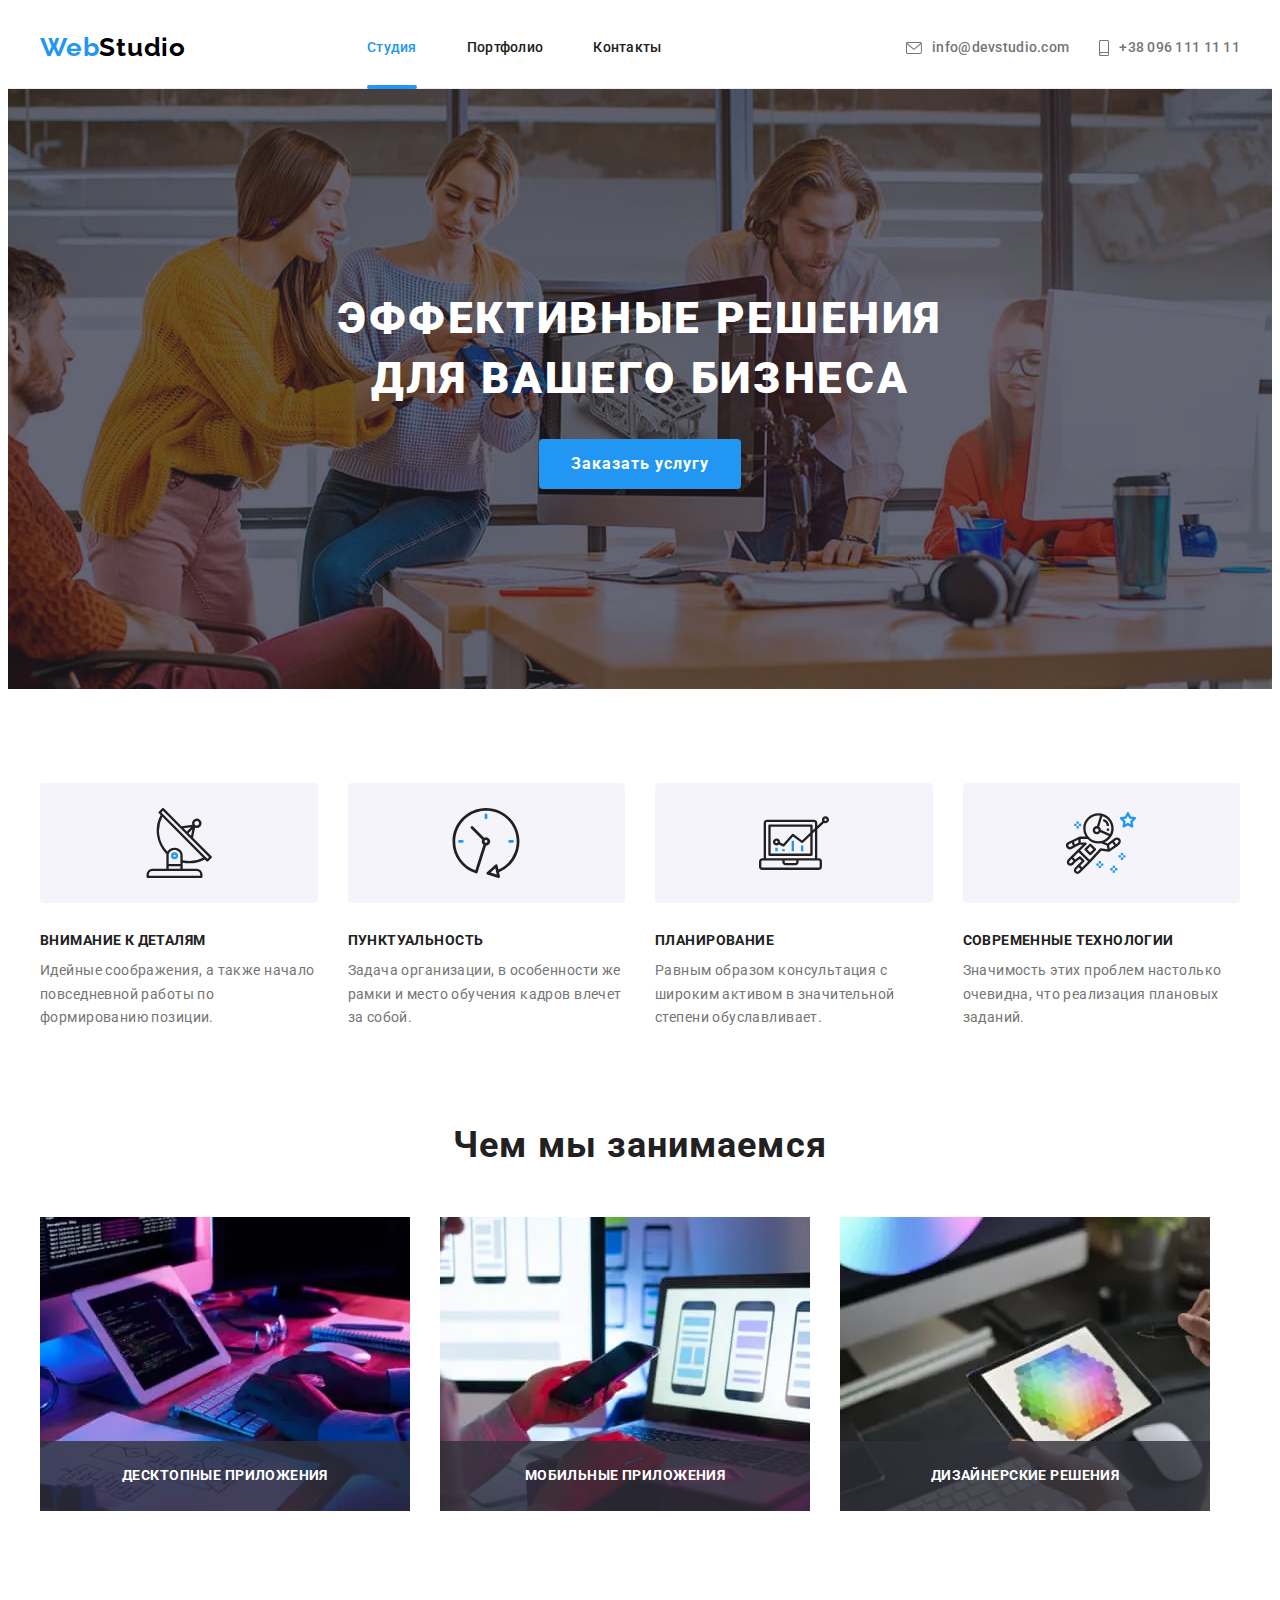
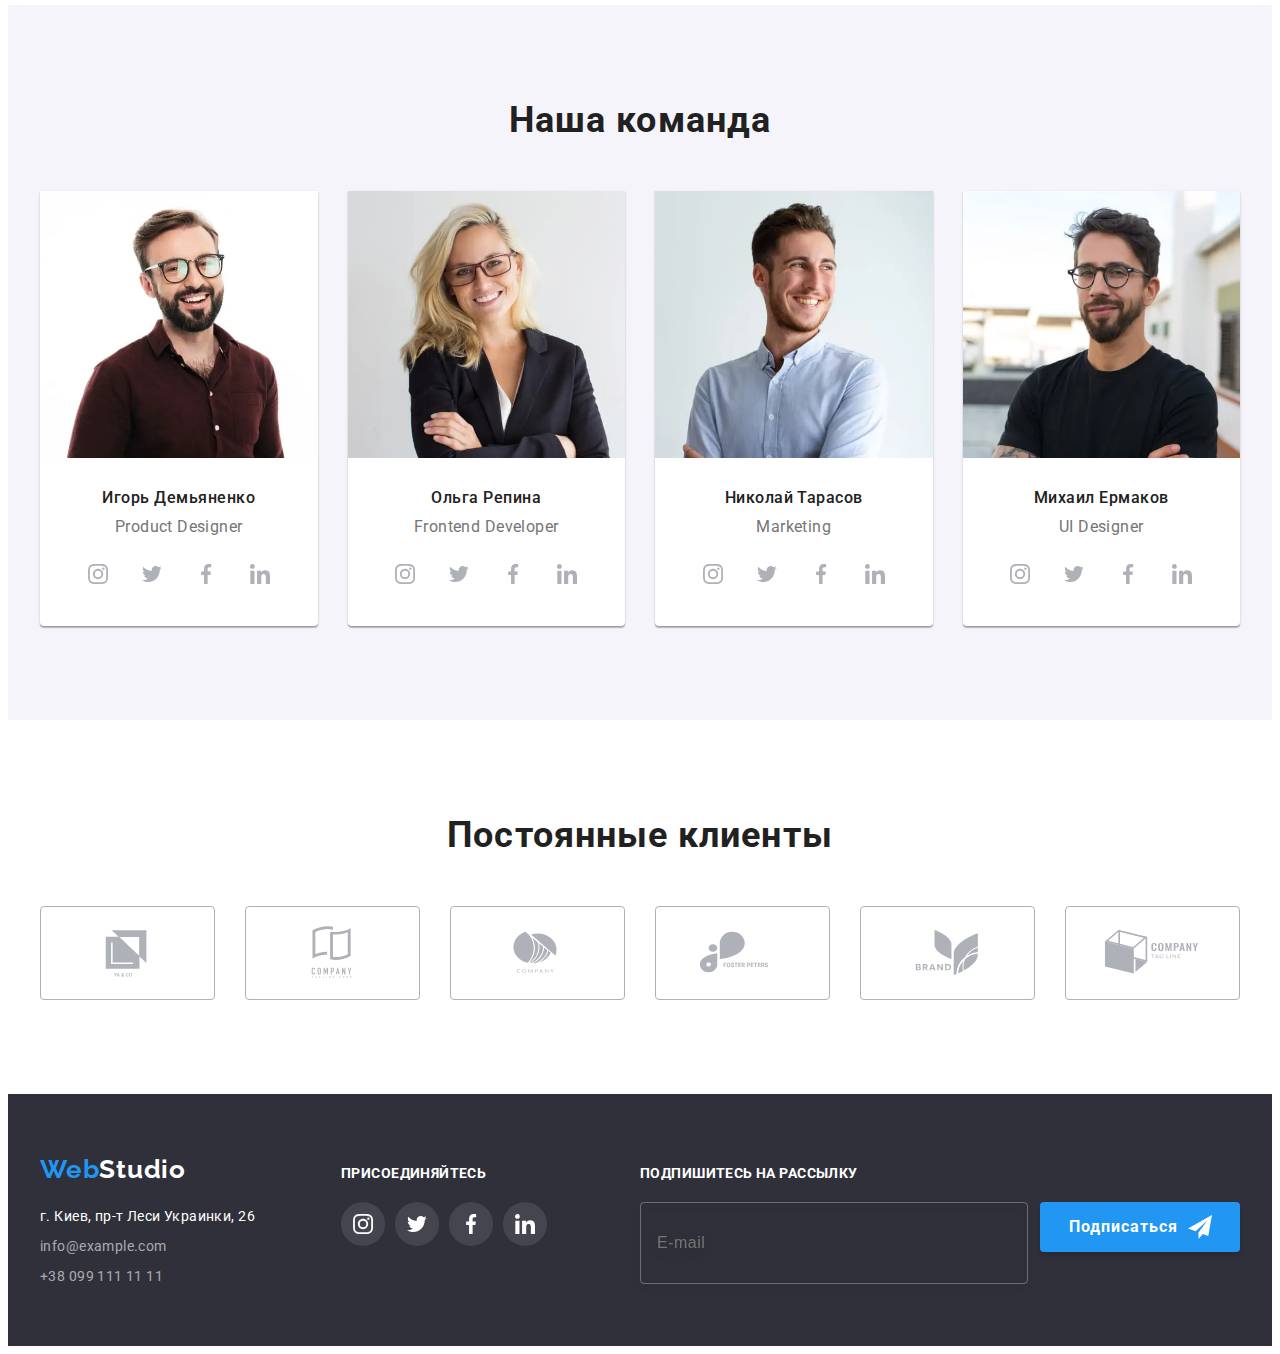
==== commit 18d4d7c5: "Edit №5" ====
--- a/index.html
+++ b/index.html
@@ -24,7 +24,7 @@
     <!-- Шапка сайта -->
     <header class="header">
       <div class="header__container container">
-        <a class="logo link" lang="en" href="./index.html"
+        <a class="logo logo--up link" lang="en" href="./index.html"
           >Web<span class="logo__up">Studio</span></a
         >
         <button type="button" class="menu-btn menu-open-btn">
@@ -49,14 +49,18 @@
         </nav>
         <ul class="contacts-list list">
           <li class="contacts-list__item">
-            <a class="contacts-list__link link" href="mailto:info@devstudio.com"
+            <a
+              class="contacts-list__link contacts-list__link--tablet-up link"
+              href="mailto:info@devstudio.com"
               ><svg class="contacts-list__icon" width="16" height="12">
                 <use href="./images/icons.svg#icon-envelope"></use></svg
               >info@devstudio.com</a
             >
           </li>
           <li class="contacts-list__item">
-            <a class="contacts-list__link link" href="tel:+380961111111"
+            <a
+              class="contacts-list__link contacts-list__link--tablet-down link"
+              href="tel:+380961111111"
               ><svg class="contacts-list__icon" width="10" height="16">
                 <use href="./images/icons.svg#icon-smartphone"></use></svg
               >+38 096 111 11 11</a
@@ -80,32 +84,32 @@
               <a class="mob-menu__link link" href="">Контакты</a>
             </li>
           </ul>
-          <ul class="mob-menu__contact-list list">
-            <li class="mob-menu__item">
-              <a class="mob-menu__tel link" href="tel:+380961111111">+38 096 111 11 11</a>
-            </li>
-            <li class="mob-menu__item">
-              <a class="mob-menu__mail link" href="mailto:info@devstudio.com">
-                info@devstudio.com</a
-              >
-            </li>
-            <li>
-              <ul class="mob-menu__social-list list">
-                <li class="mob-menu__social-item">
-                  <a class="mob-menu__social-link link" href="">Instagram</a>
-                </li>
-                <li class="mob-menu__social-item">
-                  <a class="mob-menu__social-link link" href="">Twitter</a>
-                </li>
-                <li class="mob-menu__social-item">
-                  <a class="mob-menu__social-link link" href="">Facebook</a>
-                </li>
-                <li class="mob-menu__social-item">
-                  <a class="mob-menu__social-link link" href="">Linkedin</a>
-                </li>
-              </ul>
-            </li>
-          </ul>
+          <div class="mob-menu__navigation-down">
+            <ul class="mob-menu__contact-list list">
+              <li class="mob-menu__item">
+                <a class="mob-menu__tel link" href="tel:+380961111111">+38 096 111 11 11</a>
+              </li>
+              <li class="mob-menu__item">
+                <a class="mob-menu__mail link" href="mailto:info@devstudio.com">
+                  info@devstudio.com</a
+                >
+              </li>
+            </ul>
+            <ul class="mob-menu__social-list list">
+              <li class="mob-menu__social-item">
+                <a class="mob-menu__social-link link" href="">Instagram</a>
+              </li>
+              <li class="mob-menu__social-item">
+                <a class="mob-menu__social-link link" href="">Twitter</a>
+              </li>
+              <li class="mob-menu__social-item">
+                <a class="mob-menu__social-link link" href="">Facebook</a>
+              </li>
+              <li class="mob-menu__social-item">
+                <a class="mob-menu__social-link link" href="">Linkedin</a>
+              </li>
+            </ul>
+          </div>
         </div>
       </div>
     </header>
@@ -648,60 +652,60 @@
     <!-- Футер -->
     <footer class="footer">
       <div class="container footer__container">
-        <div class="address-data">
-          <div class="position">
-            <a class="logo link" lang="en" href="./index.html"
+        <div class="main-contacts-block">
+          <div class="address-data">
+            <a class="logo logo--down link" lang="en" href="./index.html"
               >Web<span class="logo__down">Studio</span></a
             >
+            <address class="address">
+              <p class="address__text">г. Киев, пр-т Леси Украинки, 26</p>
+              <ul class="vertical-contacts-list list">
+                <li class="vertical-contacts-list__item">
+                  <a class="vertical-contacts-list__link link" href="mailto:info@example.com"
+                    >info@example.com</a
+                  >
+                </li>
+                <li class="vertical-contacts-list__item">
+                  <a class="vertical-contacts-list__link link" href="tel:+380991111111"
+                    >+38 099 111 11 11</a
+                  >
+                </li>
+              </ul>
+            </address>
           </div>
-          <address class="address">
-            <p class="address__text">г. Киев, пр-т Леси Украинки, 26</p>
-            <ul class="vertical-contacts-list list">
-              <li class="vertical-contacts-list__item">
-                <a class="vertical-contacts-list__link link" href="mailto:info@example.com"
-                  >info@example.com</a
-                >
-              </li>
-              <li class="vertical-contacts-list__item">
-                <a class="vertical-contacts-list__link link" href="tel:+380991111111"
-                  >+38 099 111 11 11</a
-                >
+          <div class="social-container">
+            <p class="social-container__appeal">Присоединяйтесь</p>
+            <ul class="social-list list">
+              <li class="social-list__item">
+                <a class="social-list__link social-list__link--bottom link" href="">
+                  <svg class="social-list__icon" width="20" height="20">
+                    <use href="./images/icons.svg#icon-instagram"></use>
+                  </svg>
+                </a>
+              </li>
+              <li class="social-list__item">
+                <a class="social-list__link social-list__link--bottom link" href="">
+                  <svg class="social-list__icon" width="20" height="20">
+                    <use href="./images/icons.svg#icon-twitter"></use>
+                  </svg>
+                </a>
+              </li>
+              <li class="social-list__item">
+                <a class="social-list__link social-list__link--bottom link" href="">
+                  <svg class="social-list__icon" width="20" height="20">
+                    <use href="./images/icons.svg#icon-facebook"></use>
+                  </svg>
+                </a>
+              </li>
+              <li class="social-list__item">
+                <a class="social-list__link social-list__link--bottom link" href="">
+                  <svg class="social-list__icon" width="20" height="20">
+                    <use href="./images/icons.svg#icon-linkedin"></use>
+                  </svg>
+                </a>
               </li>
             </ul>
-          </address>
-        </div>
-        <div class="social-container">
-          <p class="social-container__appeal">Присоединяйтесь</p>
-          <ul class="social-list list">
-            <li class="social-list__item">
-              <a class="social-list__link social-list__link--bottom link" href="">
-                <svg class="social-list__icon" width="20" height="20">
-                  <use href="./images/icons.svg#icon-instagram"></use>
-                </svg>
-              </a>
-            </li>
-            <li class="social-list__item">
-              <a class="social-list__link social-list__link--bottom link" href="">
-                <svg class="social-list__icon" width="20" height="20">
-                  <use href="./images/icons.svg#icon-twitter"></use>
-                </svg>
-              </a>
-            </li>
-            <li class="social-list__item">
-              <a class="social-list__link social-list__link--bottom link" href="">
-                <svg class="social-list__icon" width="20" height="20">
-                  <use href="./images/icons.svg#icon-facebook"></use>
-                </svg>
-              </a>
-            </li>
-            <li class="social-list__item">
-              <a class="social-list__link social-list__link--bottom link" href="">
-                <svg class="social-list__icon" width="20" height="20">
-                  <use href="./images/icons.svg#icon-linkedin"></use>
-                </svg>
-              </a>
-            </li>
-          </ul>
+          </div>
         </div>
         <div class="subscription">
           <p class="subscription__appeal">Подпишитесь на рассылку</p>
@@ -782,9 +786,11 @@
               <svg class="modal-checkbox__icon" width="16" height="15">
                 <use href="./images/icons.svg#icon-modal-4"></use>
               </svg>
-              Соглашаюсь с рассылкой и принимаю&nbsp;
-              <a class="modal-checkbox__link link" href="">Условия договора</a></label
-            >
+              <span class="modal-checkbox__text">
+                Соглашаюсь с рассылкой и принимаю
+                <a class="modal-checkbox__link link" href="">Условия договора</a>
+              </span>
+            </label>
           </div>
           <button class="backdrop-btn btn" type="submit">Отправить</button>
         </form>
--- a/css/main.min.css
+++ b/css/main.min.css
@@ -1 +1 @@
-:root{--text-main-color: #212121;--text-secondary-color: #757575;--text-light-color: #ffffff;--text-light-transparent-color: rgba(255, 255, 255, 0.6);--text-dark-color: #000000;--text-accent-color: #2196f3;--bg-main-color: #ffffff;--bg-light-color: #f5f4fa;--bg-dark-color: #2f303a;--bg-accent-color: #2196f3;--bg-accent-btn-color: #188ce8;--bg-first-hero-color: rgba(47, 48, 58, 0.4);--bg-last-hero-color: #c4c4c4;--bg-portfolio-example-thumb-color: rgba(33, 150, 243, 0.9);--bg-activity-text-thumb-color: rgba(47, 48, 58, 0.8);--social-icon-main-color: #afb1b8;--social-icon-footer-color: #ffffff;--social-icon-bg-footer-color: rgba(255, 255, 255, 0.1);--border-header-color: #ececec;--border-card-color: #eeeeee;--border-subscription-input-color: rgba(255, 255, 255, 0.3);--border-input-textarea-color: rgba(33, 33, 33, 0.2);--border-comment-textarea-color: rgba(117, 117, 117, 0.5);--backdrop-color: rgba(0, 0, 0, 0.2);--main-font-family: "Roboto", sans-serif;--logo-font-family: "Raleway", sans-serif;--main-gap: 30px}p,h1,h2,h3,h4,h5,h6{margin:0}ul{margin:0;padding-left:0}img{display:block;width:100%;height:auto}body{font-weight:400;background-color:var(--bg-main-color);color:var(--text-main-color);font-family:var(--main-font-family);font-size:14px;line-height:1.71;letter-spacing:.03em}.list{list-style:none}.link{color:var(--text-main-color);text-decoration:none}.btn{font-family:inherit;font-size:16px;text-align:center;cursor:pointer}.visually-hidden{position:absolute;white-space:nowrap;width:1px;height:1px;overflow:hidden;border:0;padding:0;clip:rect(0 0 0 0);-webkit-clip-path:inset(50%);clip-path:inset(50%);margin:-1px}.container{padding:0 15px;margin:0 auto}@media screen and (min-width: 480px){.container{width:480px}}@media screen and (min-width: 768px){.container{width:768px}}@media screen and (min-width: 1200px){.container{width:1200px}}.header__container{position:relative;-webkit-box-align:center;-ms-flex-align:center;align-items:center;display:-webkit-box;display:-ms-flexbox;display:flex;-webkit-box-pack:justify;-ms-flex-pack:justify;justify-content:space-between;min-height:60px}.footer__container{padding-top:60px;padding-bottom:60px}@media screen and (min-width: 768px){.footer__container{display:-webkit-box;display:-ms-flexbox;display:flex;-ms-flex-wrap:wrap;flex-wrap:wrap}}@media screen and (min-width: 1200px){.footer__container{-ms-flex-wrap:nowrap;flex-wrap:nowrap;-webkit-box-align:baseline;-ms-flex-align:baseline;align-items:baseline}}.social-container{display:block;margin:0 auto;text-align:center}@media screen and (min-width: 768px){.social-container{margin-right:74px}}@media screen and (min-width: 1200px){.social-container{margin:0 auto 0 0;text-align:left}}.social-container__appeal{font-weight:700;font-size:14px;line-height:1.14;letter-spacing:.03em;text-transform:uppercase;color:var(--text-light-color);margin-bottom:20px}.section{padding-top:60px;padding-bottom:60px}@media screen and (min-width: 1200px){.section{padding-top:94px;padding-bottom:94px}}.logo{display:block;color:var(--text-accent-color);font-family:var(--logo-font-family);font-weight:700;font-size:26px;line-height:1.19;font-size:24px;line-height:1.17;letter-spacing:.03em}@media screen and (min-width: 1200px){.logo{font-size:26px;line-height:1.19}}.logo__down{color:var(--text-light-color)}.logo__up{color:var(--text-dark-color)}.title{font-size:28px;line-height:1.18;text-align:center;margin-bottom:30px;letter-spacing:.03em}@media screen and (min-width: 1200px){.title{font-size:36px;line-height:1.17;margin-bottom:50px}}.main-title{color:var(--text-light-color);font-weight:900;font-size:26px;line-height:1.62;text-align:center;letter-spacing:.06em;text-transform:uppercase;margin-bottom:var(--main-gap);max-width:360px;margin-right:auto;margin-left:auto}@media screen and (min-width: 1200px){.main-title{font-size:44px;line-height:1.36;max-width:696px}}.social-list{display:-webkit-box;display:-ms-flexbox;display:flex;-webkit-box-pack:center;-ms-flex-pack:center;justify-content:center}.social-list__item:not(:last-child){margin-right:10px}.social-list__link{display:-webkit-box;display:-ms-flexbox;display:flex;-webkit-box-pack:center;-ms-flex-pack:center;justify-content:center;-webkit-box-align:center;-ms-flex-align:center;align-items:center;width:44px;height:44px;border-radius:50%}.social-list__link--mid{fill:var(--social-icon-main-color);-webkit-transition:fill 250ms cubic-bezier(0.4, 0, 0.2, 1),background-color 250ms cubic-bezier(0.4, 0, 0.2, 1);transition:fill 250ms cubic-bezier(0.4, 0, 0.2, 1),background-color 250ms cubic-bezier(0.4, 0, 0.2, 1)}.social-list__link--mid:hover,.social-list__link--mid:focus{fill:var(--bg-main-color);background-color:var(--text-accent-color)}.social-list__link--bottom{fill:var(--social-icon-footer-color);background-color:var(--social-icon-bg-footer-color);-webkit-transition:background-color 250ms cubic-bezier(0.4, 0, 0.2, 1);transition:background-color 250ms cubic-bezier(0.4, 0, 0.2, 1)}.social-list__link--bottom:hover,.social-list__link--bottom:focus{background-color:var(--bg-accent-color)}.header{border-bottom:1px solid var(--border-header-color)}.menu-btn{display:-webkit-inline-box;display:-ms-inline-flexbox;display:inline-flex;position:absolute;right:0;top:10px;padding:0;background-color:rgba(0,0,0,0);border:none}@media screen and (min-width: 768px){.menu-btn{display:none}}.menu-btn__icon-menu{cursor:pointer;fill:var(--text-main-color);-webkit-transition:fill 250ms cubic-bezier(0.4, 0, 0.2, 1);transition:fill 250ms cubic-bezier(0.4, 0, 0.2, 1)}.menu-btn:hover .menu-btn__icon-menu,.menu-btn:focus .menu-btn__icon-menu{fill:var(--bg-accent-color)}.menu-list{display:-webkit-box;display:-ms-flexbox;display:flex;padding:0;margin-left:88px}.menu-list__item:not(:last-child){margin-right:50px}@media screen and (max-width: 767px){.menu-list{display:none}}@media screen and (min-width: 1200px){.menu-list{margin-left:93px}}.menu-list__link{display:inline-block;padding-top:32px;padding-bottom:32px;font-weight:500;font-size:14px;line-height:1.14;letter-spacing:.02em;-webkit-transition:color 250ms cubic-bezier(0.4, 0, 0.2, 1);transition:color 250ms cubic-bezier(0.4, 0, 0.2, 1)}.menu-list__link:hover,.menu-list__link:focus{color:var(--text-accent-color)}.menu-list__link--current{color:var(--text-accent-color);position:relative}.menu-list__link--current::after{content:"";position:absolute;left:0;bottom:-1px;width:100%;height:4px;border-radius:2px;background-color:var(--bg-accent-color)}.contacts-list{display:-webkit-box;display:-ms-flexbox;display:flex;margin-left:auto;padding:0;-webkit-box-orient:vertical;-webkit-box-direction:normal;-ms-flex-direction:column;flex-direction:column;-webkit-box-pack:center;-ms-flex-pack:center;justify-content:center}@media screen and (max-width: 767px){.contacts-list{display:none}}@media screen and (min-width: 1200px){.contacts-list{-webkit-box-orient:horizontal;-webkit-box-direction:normal;-ms-flex-direction:row;flex-direction:row;-webkit-box-align:center;-ms-flex-align:center;align-items:center}.contacts-list__item:first-child{margin-right:30px}}.contacts-list__icon{fill:currentColor;margin-right:8px}@media screen and (min-width: 1200px){.contacts-list__icon{margin-right:10px}}.contacts-list__link{display:-webkit-box;display:-ms-flexbox;display:flex;-webkit-box-align:center;-ms-flex-align:center;align-items:center;-webkit-box-pack:center;-ms-flex-pack:center;justify-content:center;color:var(--text-secondary-color);padding-top:5px;padding-bottom:5px;font-weight:500;font-size:14px;line-height:1.14;font-size:12px;line-height:1.17;letter-spacing:.02em;-webkit-transition:color 250ms cubic-bezier(0.4, 0, 0.2, 1);transition:color 250ms cubic-bezier(0.4, 0, 0.2, 1)}@media screen and (min-width: 1200px){.contacts-list__link{font-size:14px;line-height:1.14;padding-top:32px;padding-bottom:32px}}.contacts-list__link:hover,.contacts-list__link:focus{color:var(--text-accent-color)}.mob-menu{display:-webkit-box;display:-ms-flexbox;display:flex;-webkit-box-orient:vertical;-webkit-box-direction:normal;-ms-flex-direction:column;flex-direction:column;-webkit-box-pack:justify;-ms-flex-pack:justify;justify-content:space-between;position:fixed;left:0;top:0;width:100%;height:100%;z-index:10;overflow:scroll;padding:48px 0 48px 40px;background-color:#fff;-webkit-transition:opacity 250ms cubic-bezier(0.4, 0, 0.2, 1),-webkit-transform 250ms cubic-bezier(0.4, 0, 0.2, 1);transition:opacity 250ms cubic-bezier(0.4, 0, 0.2, 1),-webkit-transform 250ms cubic-bezier(0.4, 0, 0.2, 1);transition:transform 250ms cubic-bezier(0.4, 0, 0.2, 1),opacity 250ms cubic-bezier(0.4, 0, 0.2, 1);transition:transform 250ms cubic-bezier(0.4, 0, 0.2, 1),opacity 250ms cubic-bezier(0.4, 0, 0.2, 1),-webkit-transform 250ms cubic-bezier(0.4, 0, 0.2, 1)}@media screen and (min-width: 768px){.mob-menu{display:none}}.mob-menu.is-hidden{opacity:0;visibility:hidden;-webkit-transform:translateX(100%);transform:translateX(100%)}.menu-btn-close{display:-webkit-inline-box;display:-ms-inline-flexbox;display:inline-flex;position:absolute;right:15px;top:10px;padding:0;background-color:rgba(0,0,0,0);border:none}@media screen and (min-width: 768px){.menu-btn-close{display:none}}.menu-btn-close__icon-menu-close{cursor:pointer;fill:var(--text-main-color);-webkit-transition:fill 250ms cubic-bezier(0.4, 0, 0.2, 1);transition:fill 250ms cubic-bezier(0.4, 0, 0.2, 1)}.menu-btn-close:hover .menu-btn-close__icon-menu-close,.menu-btn-close:focus .menu-btn-close__icon-menu-close{fill:var(--bg-accent-color)}.mob-menu__item:not(:last-child){margin-bottom:32px}.mob-menu__link{font-size:40px;font-weight:500;line-height:1.18;letter-spacing:.02em;letter-spacing:.02em;color:var(--text-main-color)}.mob-menu__link--current{color:var(--text-accent-color)}@media screen and (max-width: 479px){.mob-menu__link{font-size:8.333vw;font-weight:500;line-height:1.18;letter-spacing:.02em}}.mob-menu__tel{font-size:34px;font-weight:500;line-height:1.18;letter-spacing:.02em;color:var(--text-accent-color)}@media screen and (max-width: 479px){.mob-menu__tel{font-size:7.083vw;font-weight:500;line-height:1.18;letter-spacing:.02em}}.mob-menu__mail{font-size:24px;font-weight:500;line-height:1.17;letter-spacing:.02em;color:var(--text-secondary-color)}@media screen and (max-width: 479px){.mob-menu__mail{font-size:7.083vw;font-weight:500;line-height:1.18;letter-spacing:.02em}}.mob-menu__social-list{margin-top:64px;display:-webkit-box;display:-ms-flexbox;display:flex;-ms-flex-wrap:wrap;flex-wrap:wrap}.mob-menu__social-item{font-size:18px;font-weight:500;line-height:1.22;letter-spacing:.02em;display:-webkit-box;display:-ms-flexbox;display:flex;-webkit-box-align:center;-ms-flex-align:center;align-items:center;color:var(--text-accent-color)}@media screen and (max-width: 479px){.mob-menu__social-item{font-size:3.75vw;font-weight:500;line-height:1.22;letter-spacing:.02em}}.mob-menu__social-item:not(:last-child):after{content:"";display:inline-block;margin-left:10px;margin-right:10px;background-color:var(--border-input-textarea-color);width:1px;height:22px}@media screen and (max-width: 479px){.mob-menu__social-item:not(:last-child):after{margin-left:2vw;margin-right:2vw}}.mob-menu__social-link{color:var(--text-accent-color)}.no-scroll{overflow:hidden}.hero{padding-top:118px;padding-bottom:118px;background-image:-webkit-gradient(linear, left top, left bottom, from(var(--bg-first-hero-color)), to(var(--bg-first-hero-color))),url("../images/hero/mobile/image.jpg");background-image:linear-gradient(var(--bg-first-hero-color), var(--bg-first-hero-color)),url("../images/hero/mobile/image.jpg");background-repeat:no-repeat;background-position:center;background-size:cover;max-width:1600px;background-color:var(--bg-last-hero-color);margin:0 auto}@media screen and (min-device-pixel-ratio: 2),(-webkit-min-device-pixel-ratio: 2),(min-resolution: 192dpi),(min-resolution: 2dppx){.hero{background-image:-webkit-gradient(linear, left top, left bottom, from(var(--bg-first-hero-color)), to(var(--bg-first-hero-color))),url("../images/hero/mobile/image@2x.jpg");background-image:linear-gradient(var(--bg-first-hero-color), var(--bg-first-hero-color)),url("../images/hero/mobile/image@2x.jpg")}}@media screen and (min-width: 768px){.hero{background-image:-webkit-gradient(linear, left top, left bottom, from(var(--bg-first-hero-color)), to(var(--bg-first-hero-color))),url("../images/hero/tablet/image.jpg");background-image:linear-gradient(var(--bg-first-hero-color), var(--bg-first-hero-color)),url("../images/hero/tablet/image.jpg")}}@media screen and (min-width: 768px)and (min-device-pixel-ratio: 2),screen and (min-width: 768px)and (-webkit-min-device-pixel-ratio: 2),screen and (min-width: 768px)and (min-resolution: 192dpi),screen and (min-width: 768px)and (min-resolution: 2dppx){.hero{background-image:-webkit-gradient(linear, left top, left bottom, from(var(--bg-first-hero-color)), to(var(--bg-first-hero-color))),url("../images/hero/tablet/image@2x.jpg");background-image:linear-gradient(var(--bg-first-hero-color), var(--bg-first-hero-color)),url("../images/hero/tablet/image@2x.jpg")}}@media screen and (min-width: 1200px){.hero{padding-top:200px;padding-bottom:200px;background-image:-webkit-gradient(linear, left top, left bottom, from(var(--bg-first-hero-color)), to(var(--bg-first-hero-color))),url("../images/hero/desktop/image.jpg");background-image:linear-gradient(var(--bg-first-hero-color), var(--bg-first-hero-color)),url("../images/hero/desktop/image.jpg")}}@media screen and (min-width: 1200px)and (min-device-pixel-ratio: 2),screen and (min-width: 1200px)and (-webkit-min-device-pixel-ratio: 2),screen and (min-width: 1200px)and (min-resolution: 192dpi),screen and (min-width: 1200px)and (min-resolution: 2dppx){.hero{background-image:-webkit-gradient(linear, left top, left bottom, from(var(--bg-first-hero-color)), to(var(--bg-first-hero-color))),url("../images/hero/desktop/image@2x.jpg");background-image:linear-gradient(var(--bg-first-hero-color), var(--bg-first-hero-color)),url("../images/hero/desktop/image@2x.jpg")}}.main-btn{padding-top:10px;padding-right:32px;padding-bottom:10px;padding-left:32px;border:0;background-color:var(--bg-accent-color);color:var(--text-light-color);font-weight:700;line-height:1.88;letter-spacing:.06em;display:block;height:50px;min-width:200px;margin-left:auto;margin-right:auto;border-radius:4px;-webkit-box-shadow:0px 4px 4px rgba(0,0,0,.15);box-shadow:0px 4px 4px rgba(0,0,0,.15);-webkit-transition:background-color 250ms cubic-bezier(0.4, 0, 0.2, 1);transition:background-color 250ms cubic-bezier(0.4, 0, 0.2, 1)}.main-btn:hover,.main-btn:focus{background-color:var(--bg-accent-btn-color)}@media screen and (min-width: 768px){.advantages-list{display:-webkit-box;display:-ms-flexbox;display:flex;-ms-flex-wrap:wrap;flex-wrap:wrap;margin:-15px}.advantages-list__item{-ms-flex-preferred-size:calc((100% - 60px)/2);flex-basis:calc((100% - 60px)/2);margin:15px}.advantages-list__heading{text-align:left}}@media screen and (max-width: 767px){.advantages-list__item:not(:last-child){margin-bottom:30px}}@media screen and (min-width: 1200px){.advantages-list{-ms-flex-wrap:nowrap;flex-wrap:nowrap}.advantages-list__item{-ms-flex-preferred-size:calc((100% - 120px)/4);flex-basis:calc((100% - 120px)/4)}}.advantages-list__title{font-size:14px;line-height:1.14;text-transform:uppercase;margin-bottom:10px;letter-spacing:.03em}@media screen and (max-width: 767px){.advantages-list__title{text-align:center}}.advantages-list__text{color:var(--text-secondary-color)}.advantages-list__icon-container{display:-webkit-box;display:-ms-flexbox;display:flex;-webkit-box-pack:center;-ms-flex-pack:center;justify-content:center;-webkit-box-align:center;-ms-flex-align:center;align-items:center;height:120px;border-radius:4px;margin-bottom:var(--main-gap);background-color:var(--bg-light-color)}.activity{padding-top:0}@media screen and (max-width: 1199px){.activity{display:none}}.activity-list{display:-webkit-box;display:-ms-flexbox;display:flex}.activity-list__item:not(:last-child){margin-right:var(--main-gap)}.activity-list__img-container{position:relative}.activity-list__text{position:absolute;left:0;bottom:0;display:-webkit-box;display:-ms-flexbox;display:flex;-webkit-box-pack:center;-ms-flex-pack:center;justify-content:center;-webkit-box-align:center;-ms-flex-align:center;align-items:center;width:100%;min-height:70px;font-weight:700;text-align:center;text-transform:uppercase;color:var(--text-light-color);background:var(--bg-activity-text-thumb-color)}.team{background-color:var(--bg-light-color)}@media screen and (min-width: 768px){.team-list{display:-webkit-box;display:-ms-flexbox;display:flex;-ms-flex-wrap:wrap;flex-wrap:wrap;margin:-15px}}@media screen and (min-width: 1200px){.team-list{-ms-flex-wrap:nowrap;flex-wrap:nowrap}}@media screen and (max-width: 767px){.team-list__item:not(:last-child){margin-bottom:30px}}.team-list__item{width:100%;background-color:var(--bg-main-color);border-radius:0px 0px 4px 4px;-webkit-box-shadow:0px 1px 3px rgba(0,0,0,.12),0px 1px 1px rgba(0,0,0,.14),0px 2px 1px rgba(0,0,0,.2);box-shadow:0px 1px 3px rgba(0,0,0,.12),0px 1px 1px rgba(0,0,0,.14),0px 2px 1px rgba(0,0,0,.2)}@media screen and (min-width: 768px){.team-list__item{-ms-flex-preferred-size:calc((100% - 60px)/2);flex-basis:calc((100% - 60px)/2);margin:15px}}@media screen and (min-width: 1200px){.team-list__item{-ms-flex-preferred-size:calc((100% - 120px)/4);flex-basis:calc((100% - 120px)/4)}}.team-data{padding:var(--main-gap)}@media screen and (max-width: 1199px){.team-data{padding-top:30px;padding-bottom:24px}}.team-data__title{font-weight:500;font-size:16px;line-height:1.19;text-align:center;margin-bottom:10px;letter-spacing:.03em}.team-data__text{font-size:16px;line-height:1.19;text-align:center;color:var(--text-secondary-color);margin-bottom:16px}.clients-list{display:-webkit-box;display:-ms-flexbox;display:flex;-ms-flex-wrap:wrap;flex-wrap:wrap;margin:-15px}@media screen and (min-width: 1200px){.clients-list{-ms-flex-wrap:nowrap;flex-wrap:nowrap}}.clients-list__item{-ms-flex-preferred-size:calc((100% - 60px)/2);flex-basis:calc((100% - 60px)/2);margin:15px}@media screen and (min-width: 768px){.clients-list__item{-ms-flex-preferred-size:calc((100% - 90px)/3);flex-basis:calc((100% - 90px)/3)}}@media screen and (min-width: 1200px){.clients-list__item{-ms-flex-preferred-size:calc((100% - 180px)/6);flex-basis:calc((100% - 180px)/6)}}.clients-list__link{height:92px;display:-webkit-box;display:-ms-flexbox;display:flex;-webkit-box-pack:center;-ms-flex-pack:center;justify-content:center;-webkit-box-align:center;-ms-flex-align:center;align-items:center;border:1px solid var(--social-icon-main-color);border-radius:4px;fill:var(--social-icon-main-color);-webkit-transition:fill 250ms cubic-bezier(0.4, 0, 0.2, 1),border 250ms cubic-bezier(0.4, 0, 0.2, 1);transition:fill 250ms cubic-bezier(0.4, 0, 0.2, 1),border 250ms cubic-bezier(0.4, 0, 0.2, 1)}.clients-list__link:hover,.clients-list__link:focus{fill:var(--text-accent-color);border:1px solid var(--text-accent-color)}.examples-list{display:-webkit-box;display:-ms-flexbox;display:flex;-ms-flex-wrap:wrap;flex-wrap:wrap;margin-bottom:25px}@media screen and (min-width: 768px){.examples-list{margin-bottom:15px;-webkit-box-pack:center;-ms-flex-pack:center;justify-content:center}}@media screen and (min-width: 1200px){.examples-list{margin-bottom:35px}}.examples-list__item:not(:last-child){margin-right:8px;margin-bottom:15px}.example-btn{padding:6px 22px;display:block;border-radius:4px;border:0;background-color:var(--bg-light-color);font-weight:500;line-height:1.63;letter-spacing:.03em;-webkit-transition:color 250ms cubic-bezier(0.4, 0, 0.2, 1),background-color 250ms cubic-bezier(0.4, 0, 0.2, 1),-webkit-box-shadow 250ms cubic-bezier(0.4, 0, 0.2, 1);transition:color 250ms cubic-bezier(0.4, 0, 0.2, 1),background-color 250ms cubic-bezier(0.4, 0, 0.2, 1),-webkit-box-shadow 250ms cubic-bezier(0.4, 0, 0.2, 1);transition:color 250ms cubic-bezier(0.4, 0, 0.2, 1),background-color 250ms cubic-bezier(0.4, 0, 0.2, 1),box-shadow 250ms cubic-bezier(0.4, 0, 0.2, 1);transition:color 250ms cubic-bezier(0.4, 0, 0.2, 1),background-color 250ms cubic-bezier(0.4, 0, 0.2, 1),box-shadow 250ms cubic-bezier(0.4, 0, 0.2, 1),-webkit-box-shadow 250ms cubic-bezier(0.4, 0, 0.2, 1)}.example-btn:hover,.example-btn:focus{background-color:var(--bg-accent-color);color:var(--text-light-color);-webkit-box-shadow:0px 3px 1px rgba(0,0,0,.1),0px 1px 2px rgba(0,0,0,.08),0px 2px 2px rgba(0,0,0,.12);box-shadow:0px 3px 1px rgba(0,0,0,.1),0px 1px 2px rgba(0,0,0,.08),0px 2px 2px rgba(0,0,0,.12)}.example-btn--current{border:0;background-color:var(--bg-accent-color);color:var(--text-light-color);-webkit-box-shadow:0px 3px 1px rgba(0,0,0,.1),0px 1px 2px rgba(0,0,0,.08),0px 2px 2px rgba(0,0,0,.12);box-shadow:0px 3px 1px rgba(0,0,0,.1),0px 1px 2px rgba(0,0,0,.08),0px 2px 2px rgba(0,0,0,.12)}@media screen and (min-width: 768px){.samples-list{display:-webkit-box;display:-ms-flexbox;display:flex;-ms-flex-wrap:wrap;flex-wrap:wrap;margin:-15px}.samples-list__item{-ms-flex-preferred-size:calc((100% - 60px)/2);flex-basis:calc((100% - 60px)/2);margin:15px}}@media screen and (min-width: 1200px){.samples-list__item{-ms-flex-preferred-size:calc((100% - 90px)/3);flex-basis:calc((100% - 90px)/3)}}@media screen and (max-width: 767px){.samples-list__item:not(:last-child){margin-bottom:30px}}.product-description{width:100%;padding:20px 24px;border-right:1px solid var(--border-card-color);border-bottom:1px solid var(--border-card-color);border-left:1px solid var(--border-card-color);-webkit-box-flex:1;-ms-flex-positive:1;flex-grow:1}.product-description__title{font-size:18px;line-height:2;letter-spacing:.06em;margin-bottom:4px}.product-description__text{font-size:16px;line-height:1.88;color:var(--text-secondary-color)}.product-thumb{position:relative;overflow:hidden}.content-overlay__text{position:absolute;top:0;left:0;padding:63px 24px;-webkit-transform:translateY(101%);transform:translateY(101%);width:100%;height:100%;font-size:18px;line-height:1.56;letter-spacing:.03em;color:var(--text-light-color);background-color:var(--bg-portfolio-example-thumb-color);-webkit-transition:-webkit-transform 250ms cubic-bezier(0.4, 0, 0.2, 1);transition:-webkit-transform 250ms cubic-bezier(0.4, 0, 0.2, 1);transition:transform 250ms cubic-bezier(0.4, 0, 0.2, 1);transition:transform 250ms cubic-bezier(0.4, 0, 0.2, 1), -webkit-transform 250ms cubic-bezier(0.4, 0, 0.2, 1)}@media screen and (max-width: 479px){.content-overlay__text{font-size:3.75vw;font-weight:inherit;line-height:1.55;letter-spacing:inherit;padding:13.125vw 5vw}}.samples-list__link{display:-webkit-box;display:-ms-flexbox;display:flex;-webkit-box-orient:vertical;-webkit-box-direction:normal;-ms-flex-direction:column;flex-direction:column;height:100%;-webkit-transition:-webkit-box-shadow 250ms cubic-bezier(0.4, 0, 0.2, 1);transition:-webkit-box-shadow 250ms cubic-bezier(0.4, 0, 0.2, 1);transition:box-shadow 250ms cubic-bezier(0.4, 0, 0.2, 1);transition:box-shadow 250ms cubic-bezier(0.4, 0, 0.2, 1), -webkit-box-shadow 250ms cubic-bezier(0.4, 0, 0.2, 1)}.samples-list__link:hover,.samples-list__link:focus{-webkit-box-shadow:0px 1px 1px rgba(0,0,0,.12),0px 4px 4px rgba(0,0,0,.06),1px 4px 6px rgba(0,0,0,.16);box-shadow:0px 1px 1px rgba(0,0,0,.12),0px 4px 4px rgba(0,0,0,.06),1px 4px 6px rgba(0,0,0,.16)}.samples-list__link:hover .content-overlay__text{-webkit-transform:translateY(0);transform:translateY(0)}.samples-list__link:focus .content-overlay__text{-webkit-transform:translateY(0);transform:translateY(0)}.product-thumb{position:relative;width:100%;overflow:hidden}.footer{background-color:var(--bg-dark-color)}.address-data{width:100%;text-align:center}@media screen and (min-width: 768px){.address-data{width:232px;margin-left:61px}}@media screen and (min-width: 1200px){.address-data{margin-right:70px;width:231px;text-align:left;margin-left:0}}.position{margin-bottom:20px}.address{font-style:normal;margin-bottom:60px}@media screen and (min-width: 768px){.address{margin-bottom:0}}.address__text{color:var(--text-light-color);margin-bottom:8px;height:21px}.vertical-contacts-list__item{height:21px}@media screen and (min-width: 1200px){.address__text{margin-bottom:9px}}.vertical-contacts-list__item:not(:last-child){margin-bottom:8px}@media screen and (min-width: 1200px){.vertical-contacts-list__item:not(:last-child){margin-bottom:9px}}.vertical-contacts-list__link{color:var(--text-light-transparent-color);-webkit-transition:color 250ms cubic-bezier(0.4, 0, 0.2, 1);transition:color 250ms cubic-bezier(0.4, 0, 0.2, 1)}.vertical-contacts-list__link:hover,.vertical-contacts-list__link:focus{color:var(--text-accent-color)}.subscription__appeal{font-weight:700;font-size:14px;line-height:1.14;letter-spacing:.03em;text-transform:uppercase;color:var(--text-light-color);margin-bottom:20px}.subscription{margin-top:60px;text-align:center}@media screen and (min-width: 768px){.subscription{-ms-flex-preferred-size:100%;flex-basis:100%}}@media screen and (min-width: 1200px){.subscription{margin-top:0;text-align:left;-ms-flex-preferred-size:570px;flex-basis:570px}}@media screen and (min-width: 1200px){.subscription-form{display:-webkit-box;display:-ms-flexbox;display:flex}}.subscription-form__input{margin-bottom:20px;background-color:rgba(0,0,0,0);outline:none;width:100%;height:50px;padding:15px 12px 15px 16px;font-weight:400;font-size:16px;line-height:1.25;letter-spacing:.03em;color:var(--text-light-transparent-color);border:1px solid var(--border-subscription-input-color);-webkit-filter:drop-shadow(0px 4px 4px rgba(0, 0, 0, 0.15));filter:drop-shadow(0px 4px 4px rgba(0, 0, 0, 0.15));border-radius:4px;-webkit-transition:border-color 250ms cubic-bezier(0.4, 0, 0.2, 1);transition:border-color 250ms cubic-bezier(0.4, 0, 0.2, 1)}.subscription-form__input:focus,.subscription-form__input:hover{border-color:var(--light-alfa-color)}@media screen and (min-width: 768px){.subscription-form__input{max-width:450px}}@media screen and (min-width: 1200px){.subscription-form__input{width:358px}}.subscription__btn{margin:0 auto}@media screen and (min-width: 1200px){.subscription__btn{margin-left:12px;margin-right:0}}.subscription-btn{display:-webkit-box;display:-ms-flexbox;display:flex;-webkit-box-align:center;-ms-flex-align:center;align-items:center;min-width:200px;height:50px;padding-top:10px;padding-right:28px;padding-bottom:10px;padding-left:29px;background:var(--text-accent-color);-webkit-box-shadow:0px 4px 4px rgba(0,0,0,.15);box-shadow:0px 4px 4px rgba(0,0,0,.15);border:0;border-radius:4px;font-weight:700;font-size:16px;line-height:1.88;text-align:center;letter-spacing:.06em;color:var(--text-light-color);-webkit-transition:background-color 250ms cubic-bezier(0.4, 0, 0.2, 1);transition:background-color 250ms cubic-bezier(0.4, 0, 0.2, 1)}.subscription-btn:hover,.subscription-btn:focus{background-color:var(--bg-accent-btn-color)}.subscription-btn__icon{fill:var(--social-icon-footer-color);margin-left:10px}.backdrop.is-hidden{visibility:hidden;opacity:0;pointer-events:none;-webkit-transform:scale(1);transform:scale(1)}.backdrop.is-hidden .modal{-webkit-transform:translate(-50%, -50%) scale(1.15);transform:translate(-50%, -50%) scale(1.15)}.backdrop{position:fixed;left:0;top:0;width:100%;height:100%;z-index:1;background-color:var(--backdrop-color);opacity:1;-webkit-transition:opacity 250ms cubic-bezier(0.4, 0, 0.2, 1),visibility 250ms cubic-bezier(0.4, 0, 0.2, 1);transition:opacity 250ms cubic-bezier(0.4, 0, 0.2, 1),visibility 250ms cubic-bezier(0.4, 0, 0.2, 1)}.is-hidden{opacity:0;pointer-events:none;visibility:hidden}.modal{position:fixed;left:50%;top:50%;min-height:609px;border-radius:4px;-webkit-box-shadow:0px 1px 3px rgba(0,0,0,.12),0px 1px 1px rgba(0,0,0,.14),0px 2px 1px rgba(0,0,0,.2);box-shadow:0px 1px 3px rgba(0,0,0,.12),0px 1px 1px rgba(0,0,0,.14),0px 2px 1px rgba(0,0,0,.2);background-color:var(--bg-main-color);padding:40px;-webkit-transform:translate(-50%, -50%) scale(1);transform:translate(-50%, -50%) scale(1);-webkit-transition:-webkit-transform 250ms cubic-bezier(0.4, 0, 0.2, 1);transition:-webkit-transform 250ms cubic-bezier(0.4, 0, 0.2, 1);transition:transform 250ms cubic-bezier(0.4, 0, 0.2, 1);transition:transform 250ms cubic-bezier(0.4, 0, 0.2, 1), -webkit-transform 250ms cubic-bezier(0.4, 0, 0.2, 1)}@media screen and (min-width: 480px){.modal{width:450px}}@media screen and (min-width: 1200px){.modal{width:528px;min-height:581px}}.button-close{position:absolute;top:8px;right:8px;display:-webkit-box;display:-ms-flexbox;display:flex;-webkit-box-pack:center;-ms-flex-pack:center;justify-content:center;-webkit-box-align:center;-ms-flex-align:center;align-items:center;width:30px;height:30px;border-radius:50%;border:1px solid rgba(0,0,0,.1);cursor:pointer;fill:var(--text-dark-color);background-color:var(--bg-main-color);-webkit-transition:fill 250ms cubic-bezier(0.4, 0, 0.2, 1);transition:fill 250ms cubic-bezier(0.4, 0, 0.2, 1)}.button-close:hover,.button-close:focus{fill:var(--text-accent-color)}.modal-form{display:-webkit-box;display:-ms-flexbox;display:flex;-webkit-box-orient:vertical;-webkit-box-direction:normal;-ms-flex-direction:column;flex-direction:column;-webkit-box-pack:center;-ms-flex-pack:center;justify-content:center}.modal-form__appeal{margin-bottom:12px;font-weight:700;font-size:20px;line-height:1.5;text-align:center;letter-spacing:.03em;color:var(--text-main-color)}@media screen and (min-width: 1200px){.modal-form__appeal{font-size:20px;line-height:1.15}}.modal-list{margin-bottom:10px}.modal-list__area{position:relative}.modal-list__item:not(:last-child){margin-bottom:10px}.modal-list__icon{position:absolute;top:50%;left:12px;-webkit-transform:translateY(-50%);transform:translateY(-50%);fill:var(--text-main-color);-webkit-transition:fill 250ms cubic-bezier(0.4, 0, 0.2, 1);transition:fill 250ms cubic-bezier(0.4, 0, 0.2, 1)}.modal-list__label,.modal-comment__label{margin-bottom:4px;display:block;font-weight:400;font-size:12px;line-height:1.17;letter-spacing:.01em;color:var(--text-secondary-color)}.modal-list__input{background-color:rgba(0,0,0,0);outline:none;width:100%;height:40px;padding:12px 12px 12px 42px;border:1px solid var(--border-input-textarea-color);border-radius:4px;font-weight:400;font-size:12px;line-height:1.67;letter-spacing:.01em;color:var(--text-main-color);-webkit-transition:border-color 250ms cubic-bezier(0.4, 0, 0.2, 1);transition:border-color 250ms cubic-bezier(0.4, 0, 0.2, 1)}.modal-list__input:hover,.modal-list__input:focus{border-color:var(--text-accent-color)}.modal-list__input:focus+.modal-list__icon{fill:var(--text-accent-color)}.modal-list__input:hover+.modal-list__icon{fill:var(--text-accent-color)}.modal-comment{margin-bottom:20px}.modal-comment__textarea{background-color:rgba(0,0,0,0);outline:none;margin-bottom:-7.5px;width:100%;height:120px;padding:12px 16px;border:1px solid var(--border-input-textarea-color);border-radius:4px;resize:none;-webkit-transition:border-color 250ms cubic-bezier(0.4, 0, 0.2, 1);transition:border-color 250ms cubic-bezier(0.4, 0, 0.2, 1)}.modal-comment__textarea:hover,.modal-comment__textarea:focus{border-color:var(--text-accent-color)}.modal-comment__textarea::-webkit-input-placeholder{font-weight:400;font-size:12px;line-height:1.67;letter-spacing:.01em;color:var(--border-comment-textarea-color)}.modal-comment__textarea::-moz-placeholder{font-weight:400;font-size:12px;line-height:1.67;letter-spacing:.01em;color:var(--border-comment-textarea-color)}.modal-comment__textarea:-ms-input-placeholder{font-weight:400;font-size:12px;line-height:1.67;letter-spacing:.01em;color:var(--border-comment-textarea-color)}.modal-comment__textarea::-ms-input-placeholder{font-weight:400;font-size:12px;line-height:1.67;letter-spacing:.01em;color:var(--border-comment-textarea-color)}.modal-comment__textarea::placeholder{font-weight:400;font-size:12px;line-height:1.67;letter-spacing:.01em;color:var(--border-comment-textarea-color)}.modal-checkbox{margin-bottom:var(--main-gap)}.modal-checkbox__label{display:-webkit-box;display:-ms-flexbox;display:flex;-webkit-box-align:center;-ms-flex-align:center;align-items:center;-webkit-box-pack:center;-ms-flex-pack:center;justify-content:center;font-weight:400;font-size:12px;line-height:1.17;letter-spacing:.03em;color:var(--text-secondary-color)}@media screen and (min-width: 1200px){.modal-checkbox__label{font-size:14px;line-height:1.71}}.modal-checkbox__icon{width:16px;height:15px;background-color:rgba(0,0,0,0);fill:var(--bg-main-color);border:2px solid var(--text-main-color);border-radius:2px;margin-right:8.38px;-webkit-transition:border-color 250ms cubic-bezier(0.4, 0, 0.2, 1),background-color 250ms cubic-bezier(0.4, 0, 0.2, 1);transition:border-color 250ms cubic-bezier(0.4, 0, 0.2, 1),background-color 250ms cubic-bezier(0.4, 0, 0.2, 1)}.modal-checkbox__link{font-weight:400;line-height:1;letter-spacing:.03em;border-bottom:.7px solid currentColor;display:inline-block;color:var(--text-accent-color);-webkit-transition:color 250ms cubic-bezier(0.4, 0, 0.2, 1);transition:color 250ms cubic-bezier(0.4, 0, 0.2, 1)}.modal-checkbox__link:hover,.modal-checkbox__link:focus{color:var(--bg-accent-btn-color)}.modal-checkbox__consent{background-color:rgba(0,0,0,0);outline:none}.modal-checkbox__consent:focus+.modal-checkbox__icon{border-color:var(--text-accent-color)}.modal-checkbox__consent:hover+.modal-checkbox__icon{border-color:var(--text-accent-color)}.modal-checkbox__consent:checked+.modal-checkbox__icon{border-color:var(--text-accent-color);background-color:var(--text-accent-color)}.backdrop-btn{padding-top:10px;padding-right:55px;padding-bottom:10px;padding-left:56px;width:200px;height:50px;margin-right:auto;margin-left:auto;background-color:var(--text-accent-color);-webkit-box-shadow:0px 4px 4px rgba(0,0,0,.15);box-shadow:0px 4px 4px rgba(0,0,0,.15);border-radius:4px;border:0;font-weight:700;font-size:16px;line-height:1.88;letter-spacing:.06em;color:var(--text-light-color);-webkit-transition:background-color 250ms cubic-bezier(0.4, 0, 0.2, 1);transition:background-color 250ms cubic-bezier(0.4, 0, 0.2, 1)}.backdrop-btn:hover,.backdrop-btn:focus{background-color:var(--bg-accent-btn-color)}/*# sourceMappingURL=main.min.css.map */+:root{--text-main-color: #212121;--text-secondary-color: #757575;--text-light-color: #ffffff;--text-light-transparent-color: rgba(255, 255, 255, 0.6);--text-dark-color: #000000;--text-accent-color: #2196f3;--bg-main-color: #ffffff;--bg-light-color: #f5f4fa;--bg-dark-color: #2f303a;--bg-accent-color: #2196f3;--bg-accent-btn-color: #188ce8;--bg-first-hero-color: rgba(47, 48, 58, 0.4);--bg-last-hero-color: #c4c4c4;--bg-portfolio-example-thumb-color: rgba(33, 150, 243, 0.9);--bg-activity-text-thumb-color: rgba(47, 48, 58, 0.8);--social-icon-main-color: #afb1b8;--social-icon-footer-color: #ffffff;--social-icon-bg-footer-color: rgba(255, 255, 255, 0.1);--border-header-color: #ececec;--border-card-color: #eeeeee;--border-subscription-input-color: rgba(255, 255, 255, 0.3);--border-input-textarea-color: rgba(33, 33, 33, 0.2);--border-comment-textarea-color: rgba(117, 117, 117, 0.5);--backdrop-color: rgba(0, 0, 0, 0.2);--main-font-family: "Roboto", sans-serif;--logo-font-family: "Raleway", sans-serif;--main-gap: 30px}p,h1,h2,h3,h4,h5,h6{margin:0}ul{margin:0;padding-left:0}img{display:block;width:100%;height:auto}body{font-weight:400;background-color:var(--bg-main-color);color:var(--text-main-color);font-family:var(--main-font-family);font-size:14px;line-height:1.71;letter-spacing:.03em}.list{list-style:none}.link{color:var(--text-main-color);text-decoration:none}.btn{font-family:inherit;font-size:16px;text-align:center;cursor:pointer}.visually-hidden{position:absolute;white-space:nowrap;width:1px;height:1px;overflow:hidden;border:0;padding:0;clip:rect(0 0 0 0);-webkit-clip-path:inset(50%);clip-path:inset(50%);margin:-1px}.container{padding:0 15px;margin:0 auto}@media screen and (min-width: 480px){.container{width:480px}}@media screen and (min-width: 768px){.container{width:768px}}@media screen and (min-width: 1200px){.container{width:1200px}}.header__container{position:relative;-webkit-box-align:center;-ms-flex-align:center;align-items:center;display:-webkit-box;display:-ms-flexbox;display:flex;-webkit-box-pack:justify;-ms-flex-pack:justify;justify-content:space-between;min-height:60px}@media screen and (min-width: 1200px){.footer__container{-webkit-box-align:baseline;-ms-flex-align:baseline;align-items:baseline;display:-webkit-box;display:-ms-flexbox;display:flex}}.social-container{text-align:center}@media screen and (min-width: 768px){.social-container{padding-right:74px}}@media screen and (min-width: 1200px){.social-container{margin:0 auto 0 0;text-align:left;padding-right:0}}.social-container__appeal{font-weight:700;font-size:14px;line-height:1.14;letter-spacing:.03em;text-transform:uppercase;color:var(--text-light-color);margin-bottom:20px}.section{padding-top:60px;padding-bottom:60px}@media screen and (min-width: 1200px){.section{padding-top:94px;padding-bottom:94px}}.logo{display:block;color:var(--text-accent-color);font-family:var(--logo-font-family);font-weight:700;font-size:26px;line-height:1.19;font-size:24px;line-height:1.17;letter-spacing:.03em}@media screen and (min-width: 1200px){.logo{font-size:26px;line-height:1.19}}.logo--up{padding-top:24px;padding-bottom:25px}@media screen and (max-width: 1199.98px){.logo--up{padding-top:26px;padding-bottom:26px}}@media screen and (max-width: 767.98px){.logo--up{padding-top:16px;padding-bottom:16px}}.logo--down{margin-bottom:20px}.logo__down{color:var(--text-light-color)}.logo__up{color:var(--text-dark-color)}.title{font-size:28px;line-height:1.18;text-align:center;margin-bottom:30px;letter-spacing:.03em}@media screen and (min-width: 1200px){.title{font-size:36px;line-height:1.17;margin-bottom:50px}}.main-title{color:var(--text-light-color);font-weight:900;font-size:26px;line-height:1.62;text-align:center;letter-spacing:.06em;text-transform:uppercase;margin-bottom:var(--main-gap);max-width:360px;margin-right:auto;margin-left:auto}@media screen and (min-width: 1200px){.main-title{font-size:44px;line-height:1.36;max-width:696px}}.social-list{display:-webkit-box;display:-ms-flexbox;display:flex;-webkit-box-pack:center;-ms-flex-pack:center;justify-content:center}.social-list__item:not(:last-child){margin-right:10px}.social-list__link{display:-webkit-box;display:-ms-flexbox;display:flex;-webkit-box-pack:center;-ms-flex-pack:center;justify-content:center;-webkit-box-align:center;-ms-flex-align:center;align-items:center;width:44px;height:44px;border-radius:50%}.social-list__link--mid{fill:var(--social-icon-main-color);-webkit-transition:fill 250ms cubic-bezier(0.4, 0, 0.2, 1),background-color 250ms cubic-bezier(0.4, 0, 0.2, 1);transition:fill 250ms cubic-bezier(0.4, 0, 0.2, 1),background-color 250ms cubic-bezier(0.4, 0, 0.2, 1)}.social-list__link--mid:hover,.social-list__link--mid:focus{fill:var(--bg-main-color);background-color:var(--text-accent-color)}.social-list__link--bottom{fill:var(--social-icon-footer-color);background-color:var(--social-icon-bg-footer-color);-webkit-transition:background-color 250ms cubic-bezier(0.4, 0, 0.2, 1);transition:background-color 250ms cubic-bezier(0.4, 0, 0.2, 1)}.social-list__link--bottom:hover,.social-list__link--bottom:focus{background-color:var(--bg-accent-color)}.header{border-bottom:1px solid var(--border-header-color)}.menu-btn{display:-webkit-inline-box;display:-ms-inline-flexbox;display:inline-flex;position:absolute;right:15px;top:10px;padding:0;background-color:rgba(0,0,0,0);border:none}@media screen and (min-width: 768px){.menu-btn{display:none}}.menu-btn__icon-menu{cursor:pointer;fill:var(--text-main-color);-webkit-transition:fill 250ms cubic-bezier(0.4, 0, 0.2, 1);transition:fill 250ms cubic-bezier(0.4, 0, 0.2, 1)}.menu-btn:hover .menu-btn__icon-menu,.menu-btn:focus .menu-btn__icon-menu{fill:var(--bg-accent-color)}.navigation{margin-left:88px}.menu-list{display:-webkit-box;display:-ms-flexbox;display:flex;padding:0}.menu-list__item:not(:last-child){margin-right:50px}@media screen and (max-width: 767.98px){.menu-list{display:none}}@media screen and (min-width: 1200px){.menu-list{margin-left:93px}}.menu-list__link{display:inline-block;padding-top:32px;padding-bottom:32px;font-weight:500;font-size:14px;line-height:1.14;letter-spacing:.02em;-webkit-transition:color 250ms cubic-bezier(0.4, 0, 0.2, 1);transition:color 250ms cubic-bezier(0.4, 0, 0.2, 1)}.menu-list__link:hover,.menu-list__link:focus{color:var(--text-accent-color)}.menu-list__link--current{color:var(--text-accent-color);position:relative}.menu-list__link--current::after{content:"";position:absolute;left:0;bottom:-1px;width:100%;height:4px;border-radius:2px;background-color:var(--bg-accent-color)}.contacts-list{display:-webkit-box;display:-ms-flexbox;display:flex;margin-left:auto;padding:0;-webkit-box-orient:vertical;-webkit-box-direction:normal;-ms-flex-direction:column;flex-direction:column;-webkit-box-pack:center;-ms-flex-pack:center;justify-content:center}@media screen and (max-width: 767.98px){.contacts-list{display:none}}@media screen and (min-width: 1200px){.contacts-list{-webkit-box-orient:horizontal;-webkit-box-direction:normal;-ms-flex-direction:row;flex-direction:row;-webkit-box-align:center;-ms-flex-align:center;align-items:center}.contacts-list__item:first-child{margin-right:30px}}.contacts-list__icon{fill:currentColor;margin-right:8px}@media screen and (min-width: 1200px){.contacts-list__icon{margin-right:10px}}@media screen and (max-width: 1199.98px){.contacts-list__item:not(:last-child){margin-bottom:10px}.contacts-list__link--tablet-up{padding-top:20px}.contacts-list__link--tablet-down{padding-bottom:20px}}.contacts-list__link{display:-webkit-box;display:-ms-flexbox;display:flex;-webkit-box-align:center;-ms-flex-align:center;align-items:center;-webkit-box-pack:center;-ms-flex-pack:center;justify-content:center;color:var(--text-secondary-color);font-weight:500;font-size:14px;line-height:1.14;font-size:12px;line-height:1.17;letter-spacing:.02em;-webkit-transition:color 250ms cubic-bezier(0.4, 0, 0.2, 1);transition:color 250ms cubic-bezier(0.4, 0, 0.2, 1)}@media screen and (min-width: 1200px){.contacts-list__link{font-size:14px;line-height:1.14;padding-top:32px;padding-bottom:32px}}.contacts-list__link:hover,.contacts-list__link:focus{color:var(--text-accent-color)}.mob-menu{display:-webkit-box;display:-ms-flexbox;display:flex;-webkit-box-orient:vertical;-webkit-box-direction:normal;-ms-flex-direction:column;flex-direction:column;-webkit-box-pack:justify;-ms-flex-pack:justify;justify-content:space-between;position:fixed;left:0;top:0;width:100%;height:100%;z-index:10;overflow:scroll;padding:48px 0 48px 40px;-webkit-box-shadow:0px 4px 8px rgba(0,0,0,.04),0px 2px 4px rgba(0,0,0,.08),0px 1px 3px rgba(0,0,0,.16);box-shadow:0px 4px 8px rgba(0,0,0,.04),0px 2px 4px rgba(0,0,0,.08),0px 1px 3px rgba(0,0,0,.16);background-color:var(--bg-main-color);-webkit-transition:opacity 250ms cubic-bezier(0.4, 0, 0.2, 1),visibility 250ms cubic-bezier(0.4, 0, 0.2, 1),-webkit-transform 250ms cubic-bezier(0.4, 0, 0.2, 1);transition:opacity 250ms cubic-bezier(0.4, 0, 0.2, 1),visibility 250ms cubic-bezier(0.4, 0, 0.2, 1),-webkit-transform 250ms cubic-bezier(0.4, 0, 0.2, 1);transition:transform 250ms cubic-bezier(0.4, 0, 0.2, 1),opacity 250ms cubic-bezier(0.4, 0, 0.2, 1),visibility 250ms cubic-bezier(0.4, 0, 0.2, 1);transition:transform 250ms cubic-bezier(0.4, 0, 0.2, 1),opacity 250ms cubic-bezier(0.4, 0, 0.2, 1),visibility 250ms cubic-bezier(0.4, 0, 0.2, 1),-webkit-transform 250ms cubic-bezier(0.4, 0, 0.2, 1)}@media screen and (min-width: 768px){.mob-menu{display:none}}.mob-menu.is-hidden{opacity:0;visibility:hidden;-webkit-transform:translateX(100%);transform:translateX(100%)}.menu-btn-close{display:-webkit-inline-box;display:-ms-inline-flexbox;display:inline-flex;position:absolute;right:15px;top:10px;padding:0;background-color:rgba(0,0,0,0);border:none}@media screen and (min-width: 768px){.menu-btn-close{display:none}}.menu-btn-close__icon-menu-close{cursor:pointer;fill:var(--text-main-color);-webkit-transition:fill 250ms cubic-bezier(0.4, 0, 0.2, 1);transition:fill 250ms cubic-bezier(0.4, 0, 0.2, 1)}.menu-btn-close:hover .menu-btn-close__icon-menu-close,.menu-btn-close:focus .menu-btn-close__icon-menu-close{fill:var(--bg-accent-color)}.mob-menu__contact-list{margin-bottom:64px}.mob-menu__item:not(:last-child){margin-bottom:32px}.mob-menu__link{font-size:40px;font-weight:500;line-height:1.18;letter-spacing:.02em;letter-spacing:.02em;color:var(--text-main-color);-webkit-transition:color 250ms cubic-bezier(0.4, 0, 0.2, 1);transition:color 250ms cubic-bezier(0.4, 0, 0.2, 1)}.mob-menu__link--current{color:var(--text-accent-color)}@media screen and (max-width: 479.98px){.mob-menu__link{font-size:8.333vw}}.mob-menu__link:hover,.mob-menu__link:focus{color:var(--text-accent-color)}.mob-menu__tel{font-size:34px;font-weight:500;line-height:1.18;letter-spacing:.02em;color:var(--text-accent-color);-webkit-transition:color 250ms cubic-bezier(0.4, 0, 0.2, 1);transition:color 250ms cubic-bezier(0.4, 0, 0.2, 1)}.mob-menu__tel:hover,.mob-menu__tel:focus{color:var(--text-accent-color)}@media screen and (max-width: 479.98px){.mob-menu__tel{font-size:7.08vw}}.mob-menu__mail{font-size:24px;font-weight:500;line-height:1.17;letter-spacing:.02em;color:var(--text-secondary-color);-webkit-transition:color 250ms cubic-bezier(0.4, 0, 0.2, 1);transition:color 250ms cubic-bezier(0.4, 0, 0.2, 1)}@media screen and (max-width: 479.98px){.mob-menu__mail{font-size:5vw}}.mob-menu__mail:hover,.mob-menu__mail:focus{color:var(--text-accent-color)}.mob-menu__social-list{display:-webkit-box;display:-ms-flexbox;display:flex;-ms-flex-wrap:wrap;flex-wrap:wrap}.mob-menu__social-item{font-size:18px;font-weight:500;line-height:1.22;letter-spacing:.02em;display:-webkit-box;display:-ms-flexbox;display:flex;-webkit-box-align:center;-ms-flex-align:center;align-items:center;color:var(--text-accent-color)}.mob-menu__social-item:not(:last-child):after{content:"";display:inline-block;margin-left:10px;margin-right:10px;background-color:var(--border-input-textarea-color);width:1px;height:22px}.mob-menu__social-link{color:var(--text-accent-color);-webkit-transition:color 250ms cubic-bezier(0.4, 0, 0.2, 1);transition:color 250ms cubic-bezier(0.4, 0, 0.2, 1)}.mob-menu__social-link:hover,.mob-menu__social-link:focus{color:var(--text-accent-color)}.no-scroll{overflow:hidden}.hero{padding-top:118px;padding-bottom:118px;background-image:-webkit-gradient(linear, left top, left bottom, from(var(--bg-first-hero-color)), to(var(--bg-first-hero-color))),url("../images/hero/mobile/image.jpg");background-image:linear-gradient(var(--bg-first-hero-color), var(--bg-first-hero-color)),url("../images/hero/mobile/image.jpg");background-repeat:no-repeat;background-position:center;background-size:cover;max-width:1600px;background-color:var(--bg-last-hero-color);margin:0 auto}@media screen and (min-device-pixel-ratio: 2),(-webkit-min-device-pixel-ratio: 2),(min-resolution: 192dpi),(min-resolution: 2dppx){.hero{background-image:-webkit-gradient(linear, left top, left bottom, from(var(--bg-first-hero-color)), to(var(--bg-first-hero-color))),url("../images/hero/mobile/image@2x.jpg");background-image:linear-gradient(var(--bg-first-hero-color), var(--bg-first-hero-color)),url("../images/hero/mobile/image@2x.jpg")}}@media screen and (min-width: 768px){.hero{background-image:-webkit-gradient(linear, left top, left bottom, from(var(--bg-first-hero-color)), to(var(--bg-first-hero-color))),url("../images/hero/tablet/image.jpg");background-image:linear-gradient(var(--bg-first-hero-color), var(--bg-first-hero-color)),url("../images/hero/tablet/image.jpg")}}@media screen and (min-width: 768px)and (min-device-pixel-ratio: 2),screen and (min-width: 768px)and (-webkit-min-device-pixel-ratio: 2),screen and (min-width: 768px)and (min-resolution: 192dpi),screen and (min-width: 768px)and (min-resolution: 2dppx){.hero{background-image:-webkit-gradient(linear, left top, left bottom, from(var(--bg-first-hero-color)), to(var(--bg-first-hero-color))),url("../images/hero/tablet/image@2x.jpg");background-image:linear-gradient(var(--bg-first-hero-color), var(--bg-first-hero-color)),url("../images/hero/tablet/image@2x.jpg")}}@media screen and (min-width: 1200px){.hero{padding-top:200px;padding-bottom:200px;background-image:-webkit-gradient(linear, left top, left bottom, from(var(--bg-first-hero-color)), to(var(--bg-first-hero-color))),url("../images/hero/desktop/image.jpg");background-image:linear-gradient(var(--bg-first-hero-color), var(--bg-first-hero-color)),url("../images/hero/desktop/image.jpg")}}@media screen and (min-width: 1200px)and (min-device-pixel-ratio: 2),screen and (min-width: 1200px)and (-webkit-min-device-pixel-ratio: 2),screen and (min-width: 1200px)and (min-resolution: 192dpi),screen and (min-width: 1200px)and (min-resolution: 2dppx){.hero{background-image:-webkit-gradient(linear, left top, left bottom, from(var(--bg-first-hero-color)), to(var(--bg-first-hero-color))),url("../images/hero/desktop/image@2x.jpg");background-image:linear-gradient(var(--bg-first-hero-color), var(--bg-first-hero-color)),url("../images/hero/desktop/image@2x.jpg")}}.main-btn{padding-top:10px;padding-right:32px;padding-bottom:10px;padding-left:32px;border:0;background-color:var(--bg-accent-color);color:var(--text-light-color);font-weight:700;line-height:1.88;letter-spacing:.06em;display:block;height:50px;min-width:200px;margin-left:auto;margin-right:auto;border-radius:4px;-webkit-box-shadow:0px 4px 4px rgba(0,0,0,.15);box-shadow:0px 4px 4px rgba(0,0,0,.15);-webkit-transition:background-color 250ms cubic-bezier(0.4, 0, 0.2, 1);transition:background-color 250ms cubic-bezier(0.4, 0, 0.2, 1)}.main-btn:hover,.main-btn:focus{background-color:var(--bg-accent-btn-color)}@media screen and (min-width: 768px){.advantages-list{display:-webkit-box;display:-ms-flexbox;display:flex;-ms-flex-wrap:wrap;flex-wrap:wrap;margin:-15px}.advantages-list__item{-ms-flex-preferred-size:calc((100% - 60px)/2);flex-basis:calc((100% - 60px)/2);margin:15px}.advantages-list__heading{text-align:left}}@media screen and (max-width: 767.98px){.advantages-list__item:not(:last-child){margin-bottom:30px}}@media screen and (min-width: 1200px){.advantages-list{-ms-flex-wrap:nowrap;flex-wrap:nowrap}.advantages-list__item{-ms-flex-preferred-size:calc((100% - 120px)/4);flex-basis:calc((100% - 120px)/4)}}.advantages-list__title{font-size:14px;line-height:1.14;text-transform:uppercase;margin-bottom:10px;letter-spacing:.03em}@media screen and (max-width: 767.98px){.advantages-list__title{text-align:center}}.advantages-list__text{color:var(--text-secondary-color)}.advantages-list__icon-container{display:-webkit-box;display:-ms-flexbox;display:flex;-webkit-box-pack:center;-ms-flex-pack:center;justify-content:center;-webkit-box-align:center;-ms-flex-align:center;align-items:center;height:120px;border-radius:4px;margin-bottom:var(--main-gap);background-color:var(--bg-light-color)}.activity{padding-top:0}@media screen and (max-width: 1199.98px){.activity{display:none}}.activity-list{display:-webkit-box;display:-ms-flexbox;display:flex}.activity-list__item:not(:last-child){margin-right:var(--main-gap)}.activity-list__img-container{position:relative}.activity-list__text{position:absolute;left:0;bottom:0;display:-webkit-box;display:-ms-flexbox;display:flex;-webkit-box-pack:center;-ms-flex-pack:center;justify-content:center;-webkit-box-align:center;-ms-flex-align:center;align-items:center;width:100%;min-height:70px;font-weight:700;text-align:center;text-transform:uppercase;color:var(--text-light-color);background:var(--bg-activity-text-thumb-color)}.team{background-color:var(--bg-light-color)}@media screen and (min-width: 768px){.team-list{display:-webkit-box;display:-ms-flexbox;display:flex;-ms-flex-wrap:wrap;flex-wrap:wrap;margin:-15px}}@media screen and (min-width: 1200px){.team-list{-ms-flex-wrap:nowrap;flex-wrap:nowrap}}@media screen and (max-width: 767.98px){.team-list__item:not(:last-child){margin-bottom:30px}}.team-list__item{width:100%;background-color:var(--bg-main-color);border-radius:0px 0px 4px 4px;-webkit-box-shadow:0px 1px 3px rgba(0,0,0,.12),0px 1px 1px rgba(0,0,0,.14),0px 2px 1px rgba(0,0,0,.2);box-shadow:0px 1px 3px rgba(0,0,0,.12),0px 1px 1px rgba(0,0,0,.14),0px 2px 1px rgba(0,0,0,.2)}@media screen and (min-width: 768px){.team-list__item{-ms-flex-preferred-size:calc((100% - 60px)/2);flex-basis:calc((100% - 60px)/2);margin:15px}}@media screen and (min-width: 1200px){.team-list__item{-ms-flex-preferred-size:calc((100% - 120px)/4);flex-basis:calc((100% - 120px)/4)}}.team-data{padding:var(--main-gap)}@media screen and (max-width: 1199.98px){.team-data{padding-top:30px;padding-bottom:24px}}.team-data__title{font-weight:500;font-size:16px;line-height:1.19;text-align:center;margin-bottom:10px;letter-spacing:.03em}.team-data__text{font-size:16px;line-height:1.19;text-align:center;color:var(--text-secondary-color);margin-bottom:16px}.clients-list{display:-webkit-box;display:-ms-flexbox;display:flex;-ms-flex-wrap:wrap;flex-wrap:wrap;margin:-15px}@media screen and (min-width: 1200px){.clients-list{-ms-flex-wrap:nowrap;flex-wrap:nowrap}}.clients-list__item{-ms-flex-preferred-size:calc((100% - 60px)/2);flex-basis:calc((100% - 60px)/2);margin:15px}@media screen and (min-width: 768px){.clients-list__item{-ms-flex-preferred-size:calc((100% - 90px)/3);flex-basis:calc((100% - 90px)/3)}}@media screen and (min-width: 1200px){.clients-list__item{-ms-flex-preferred-size:calc((100% - 180px)/6);flex-basis:calc((100% - 180px)/6)}}.clients-list__link{height:92px;display:-webkit-box;display:-ms-flexbox;display:flex;-webkit-box-pack:center;-ms-flex-pack:center;justify-content:center;-webkit-box-align:center;-ms-flex-align:center;align-items:center;border:1px solid var(--social-icon-main-color);border-radius:4px;fill:var(--social-icon-main-color);-webkit-transition:fill 250ms cubic-bezier(0.4, 0, 0.2, 1),border 250ms cubic-bezier(0.4, 0, 0.2, 1);transition:fill 250ms cubic-bezier(0.4, 0, 0.2, 1),border 250ms cubic-bezier(0.4, 0, 0.2, 1)}.clients-list__link:hover,.clients-list__link:focus{fill:var(--text-accent-color);border:1px solid var(--text-accent-color)}.examples-list{display:-webkit-box;display:-ms-flexbox;display:flex;-ms-flex-wrap:wrap;flex-wrap:wrap;margin-bottom:25px}@media screen and (min-width: 768px){.examples-list{margin-bottom:15px;-webkit-box-pack:center;-ms-flex-pack:center;justify-content:center}}@media screen and (min-width: 1200px){.examples-list{margin-bottom:35px}}.examples-list__item:not(:last-child){margin-right:8px;margin-bottom:15px}.example-btn{padding:6px 22px;display:block;border-radius:4px;border:0;background-color:var(--bg-light-color);font-weight:500;line-height:1.63;letter-spacing:.03em;-webkit-transition:color 250ms cubic-bezier(0.4, 0, 0.2, 1),background-color 250ms cubic-bezier(0.4, 0, 0.2, 1),-webkit-box-shadow 250ms cubic-bezier(0.4, 0, 0.2, 1);transition:color 250ms cubic-bezier(0.4, 0, 0.2, 1),background-color 250ms cubic-bezier(0.4, 0, 0.2, 1),-webkit-box-shadow 250ms cubic-bezier(0.4, 0, 0.2, 1);transition:color 250ms cubic-bezier(0.4, 0, 0.2, 1),background-color 250ms cubic-bezier(0.4, 0, 0.2, 1),box-shadow 250ms cubic-bezier(0.4, 0, 0.2, 1);transition:color 250ms cubic-bezier(0.4, 0, 0.2, 1),background-color 250ms cubic-bezier(0.4, 0, 0.2, 1),box-shadow 250ms cubic-bezier(0.4, 0, 0.2, 1),-webkit-box-shadow 250ms cubic-bezier(0.4, 0, 0.2, 1)}.example-btn:hover,.example-btn:focus{background-color:var(--bg-accent-color);color:var(--text-light-color);-webkit-box-shadow:0px 3px 1px rgba(0,0,0,.1),0px 1px 2px rgba(0,0,0,.08),0px 2px 2px rgba(0,0,0,.12);box-shadow:0px 3px 1px rgba(0,0,0,.1),0px 1px 2px rgba(0,0,0,.08),0px 2px 2px rgba(0,0,0,.12)}.example-btn--current{border:0;background-color:var(--bg-accent-color);color:var(--text-light-color);-webkit-box-shadow:0px 3px 1px rgba(0,0,0,.1),0px 1px 2px rgba(0,0,0,.08),0px 2px 2px rgba(0,0,0,.12);box-shadow:0px 3px 1px rgba(0,0,0,.1),0px 1px 2px rgba(0,0,0,.08),0px 2px 2px rgba(0,0,0,.12)}@media screen and (min-width: 768px){.samples-list{display:-webkit-box;display:-ms-flexbox;display:flex;-ms-flex-wrap:wrap;flex-wrap:wrap;margin:-15px}.samples-list__item{-ms-flex-preferred-size:calc((100% - 60px)/2);flex-basis:calc((100% - 60px)/2);margin:15px}}@media screen and (min-width: 1200px){.samples-list__item{-ms-flex-preferred-size:calc((100% - 90px)/3);flex-basis:calc((100% - 90px)/3)}}@media screen and (max-width: 767.98px){.samples-list__item:not(:last-child){margin-bottom:30px}}.product-description{width:100%;padding:20px 24px;border-right:1px solid var(--border-card-color);border-bottom:1px solid var(--border-card-color);border-left:1px solid var(--border-card-color);-webkit-box-flex:1;-ms-flex-positive:1;flex-grow:1}.product-description__title{font-size:18px;line-height:2;letter-spacing:.06em;margin-bottom:4px}.product-description__text{font-size:16px;line-height:1.88;color:var(--text-secondary-color)}.product-thumb{position:relative;overflow:hidden}.content-overlay__text{position:absolute;top:0;left:0;padding:63px 24px;-webkit-transform:translateY(101%);transform:translateY(101%);width:100%;height:100%;font-size:18px;line-height:1.56;letter-spacing:.03em;color:var(--text-light-color);background-color:var(--bg-portfolio-example-thumb-color);-webkit-transition:-webkit-transform 250ms cubic-bezier(0.4, 0, 0.2, 1);transition:-webkit-transform 250ms cubic-bezier(0.4, 0, 0.2, 1);transition:transform 250ms cubic-bezier(0.4, 0, 0.2, 1);transition:transform 250ms cubic-bezier(0.4, 0, 0.2, 1), -webkit-transform 250ms cubic-bezier(0.4, 0, 0.2, 1)}@media screen and (max-width: 479.98px){.content-overlay__text{overflow:scroll}}.samples-list__link{display:-webkit-box;display:-ms-flexbox;display:flex;-webkit-box-orient:vertical;-webkit-box-direction:normal;-ms-flex-direction:column;flex-direction:column;height:100%;-webkit-transition:-webkit-box-shadow 250ms cubic-bezier(0.4, 0, 0.2, 1);transition:-webkit-box-shadow 250ms cubic-bezier(0.4, 0, 0.2, 1);transition:box-shadow 250ms cubic-bezier(0.4, 0, 0.2, 1);transition:box-shadow 250ms cubic-bezier(0.4, 0, 0.2, 1), -webkit-box-shadow 250ms cubic-bezier(0.4, 0, 0.2, 1)}.samples-list__link:hover,.samples-list__link:focus{-webkit-box-shadow:0px 1px 1px rgba(0,0,0,.12),0px 4px 4px rgba(0,0,0,.06),1px 4px 6px rgba(0,0,0,.16);box-shadow:0px 1px 1px rgba(0,0,0,.12),0px 4px 4px rgba(0,0,0,.06),1px 4px 6px rgba(0,0,0,.16)}.samples-list__link:hover .content-overlay__text{-webkit-transform:translateY(0);transform:translateY(0)}.samples-list__link:focus .content-overlay__text{-webkit-transform:translateY(0);transform:translateY(0)}.product-thumb{position:relative;width:100%;overflow:hidden}.footer{padding-top:60px;padding-bottom:60px;background-color:var(--bg-dark-color)}@media screen and (max-width: 1199.98px){.main-contacts-block{margin-bottom:60px}}@media screen and (min-width: 768px){.main-contacts-block{display:-webkit-box;display:-ms-flexbox;display:flex;-webkit-box-align:baseline;-ms-flex-align:baseline;align-items:baseline}}@media screen and (min-width: 1200px){.main-contacts-block{margin-right:auto}}.address-data{text-align:center;margin-bottom:60px}@media screen and (min-width: 768px){.address-data{padding-left:61px;margin-right:auto;margin-bottom:0}}@media screen and (min-width: 1200px){.address-data{margin-right:70px;width:231px;text-align:left;padding-left:0px}}.position{margin-bottom:20px}.address{font-style:normal}.address__text{color:var(--text-light-color);margin-bottom:8px;height:21px}.vertical-contacts-list__item{height:21px}@media screen and (min-width: 1200px){.address__text{margin-bottom:9px}}@media screen and (min-width: 767.98px){.address__text{width:232px}}.vertical-contacts-list__item:not(:last-child){margin-bottom:8px}@media screen and (min-width: 1200px){.vertical-contacts-list__item:not(:last-child){margin-bottom:9px}}.vertical-contacts-list__link{color:var(--text-light-transparent-color);-webkit-transition:color 250ms cubic-bezier(0.4, 0, 0.2, 1);transition:color 250ms cubic-bezier(0.4, 0, 0.2, 1)}.vertical-contacts-list__link:hover,.vertical-contacts-list__link:focus{color:var(--text-accent-color)}.subscription__appeal{font-weight:700;font-size:14px;line-height:1.14;letter-spacing:.03em;text-transform:uppercase;color:var(--text-light-color);margin-bottom:20px}.subscription{text-align:center}@media screen and (min-width: 1200px){.subscription{margin-top:0;text-align:left}}@media screen and (min-width: 1200px){.subscription-form{display:-webkit-box;display:-ms-flexbox;display:flex}}.subscription-form__input{margin-bottom:20px;background-color:rgba(0,0,0,0);outline:none;width:100%;height:50px;padding:15px 12px 15px 16px;font-weight:400;font-size:16px;line-height:1.25;letter-spacing:.03em;color:var(--text-light-transparent-color);border:1px solid var(--border-subscription-input-color);-webkit-filter:drop-shadow(0px 4px 4px rgba(0, 0, 0, 0.15));filter:drop-shadow(0px 4px 4px rgba(0, 0, 0, 0.15));border-radius:4px;-webkit-transition:border-color 250ms cubic-bezier(0.4, 0, 0.2, 1);transition:border-color 250ms cubic-bezier(0.4, 0, 0.2, 1)}.subscription-form__input:focus,.subscription-form__input:hover{border-color:var(--light-alfa-color)}@media screen and (min-width: 768px){.subscription-form__input{max-width:450px}}@media screen and (min-width: 1200px){.subscription-form__input{width:358px;margin-bottom:0;margin-right:12px}}.subscription__btn{margin:0 auto}@media screen and (min-width: 1200px){.subscription__btn{margin:0}}.subscription-btn{display:-webkit-box;display:-ms-flexbox;display:flex;-webkit-box-align:center;-ms-flex-align:center;align-items:center;min-width:200px;height:50px;padding-top:10px;padding-right:28px;padding-bottom:10px;padding-left:29px;background:var(--text-accent-color);-webkit-box-shadow:0px 4px 4px rgba(0,0,0,.15);box-shadow:0px 4px 4px rgba(0,0,0,.15);border:0;border-radius:4px;font-weight:700;font-size:16px;line-height:1.88;text-align:center;letter-spacing:.06em;color:var(--text-light-color);-webkit-transition:background-color 250ms cubic-bezier(0.4, 0, 0.2, 1);transition:background-color 250ms cubic-bezier(0.4, 0, 0.2, 1)}.subscription-btn:hover,.subscription-btn:focus{background-color:var(--bg-accent-btn-color)}.subscription-btn__icon{fill:var(--social-icon-footer-color);margin-left:10px}.backdrop.is-hidden{visibility:hidden;opacity:0;pointer-events:none;-webkit-transform:scale(1);transform:scale(1)}.backdrop.is-hidden .modal{-webkit-transform:translate(-50%, -50%) scale(1.15);transform:translate(-50%, -50%) scale(1.15)}.backdrop{position:fixed;left:0;top:0;width:100%;height:100%;z-index:1;background-color:var(--backdrop-color);opacity:1;-webkit-transition:opacity 250ms cubic-bezier(0.4, 0, 0.2, 1),visibility 250ms cubic-bezier(0.4, 0, 0.2, 1);transition:opacity 250ms cubic-bezier(0.4, 0, 0.2, 1),visibility 250ms cubic-bezier(0.4, 0, 0.2, 1)}.is-hidden{opacity:0;pointer-events:none;visibility:hidden}.modal{position:fixed;left:50%;top:50%;min-height:609px;border-radius:4px;-webkit-box-shadow:0px 1px 3px rgba(0,0,0,.12),0px 1px 1px rgba(0,0,0,.14),0px 2px 1px rgba(0,0,0,.2);box-shadow:0px 1px 3px rgba(0,0,0,.12),0px 1px 1px rgba(0,0,0,.14),0px 2px 1px rgba(0,0,0,.2);background-color:var(--bg-main-color);padding:40px;-webkit-transform:translate(-50%, -50%) scale(1);transform:translate(-50%, -50%) scale(1);-webkit-transition:-webkit-transform 250ms cubic-bezier(0.4, 0, 0.2, 1);transition:-webkit-transform 250ms cubic-bezier(0.4, 0, 0.2, 1);transition:transform 250ms cubic-bezier(0.4, 0, 0.2, 1);transition:transform 250ms cubic-bezier(0.4, 0, 0.2, 1), -webkit-transform 250ms cubic-bezier(0.4, 0, 0.2, 1)}@media screen and (max-width: 479.98px){.modal{width:96%}}@media screen and (min-width: 480px){.modal{width:450px}}@media screen and (min-width: 1200px){.modal{width:528px;min-height:581px}}.button-close{position:absolute;top:8px;right:8px;display:-webkit-box;display:-ms-flexbox;display:flex;-webkit-box-pack:center;-ms-flex-pack:center;justify-content:center;-webkit-box-align:center;-ms-flex-align:center;align-items:center;width:30px;height:30px;border-radius:50%;border:1px solid rgba(0,0,0,.1);cursor:pointer;fill:var(--text-dark-color);background-color:var(--bg-main-color);-webkit-transition:fill 250ms cubic-bezier(0.4, 0, 0.2, 1);transition:fill 250ms cubic-bezier(0.4, 0, 0.2, 1)}.button-close:hover,.button-close:focus{fill:var(--text-accent-color)}.modal-form{display:-webkit-box;display:-ms-flexbox;display:flex;-webkit-box-orient:vertical;-webkit-box-direction:normal;-ms-flex-direction:column;flex-direction:column;-webkit-box-pack:center;-ms-flex-pack:center;justify-content:center}.modal-form__appeal{margin-bottom:12px;font-weight:700;font-size:20px;line-height:1.5;text-align:center;letter-spacing:.03em;color:var(--text-main-color)}@media screen and (max-width: 479.89px){.modal-form__appeal{font-size:4.17vw}}@media screen and (min-width: 1200px){.modal-form__appeal{font-size:20px;line-height:1.15}}.modal-list{margin-bottom:10px}.modal-list__area{position:relative}.modal-list__item:not(:last-child){margin-bottom:10px}.modal-list__icon{position:absolute;top:50%;left:12px;-webkit-transform:translateY(-50%);transform:translateY(-50%);fill:var(--text-main-color);-webkit-transition:fill 250ms cubic-bezier(0.4, 0, 0.2, 1);transition:fill 250ms cubic-bezier(0.4, 0, 0.2, 1)}.modal-list__label,.modal-comment__label{margin-bottom:4px;display:block;font-weight:400;font-size:12px;line-height:1.17;letter-spacing:.01em;color:var(--text-secondary-color)}.modal-list__input{background-color:rgba(0,0,0,0);outline:none;width:100%;height:40px;padding:12px 12px 12px 42px;border:1px solid var(--border-input-textarea-color);border-radius:4px;font-weight:400;font-size:12px;line-height:1.67;letter-spacing:.01em;color:var(--text-main-color);-webkit-transition:border-color 250ms cubic-bezier(0.4, 0, 0.2, 1);transition:border-color 250ms cubic-bezier(0.4, 0, 0.2, 1)}.modal-list__input:hover,.modal-list__input:focus{border-color:var(--text-accent-color)}.modal-list__input:focus+.modal-list__icon{fill:var(--text-accent-color)}.modal-list__input:hover+.modal-list__icon{fill:var(--text-accent-color)}.modal-comment{margin-bottom:20px}.modal-comment__textarea{background-color:rgba(0,0,0,0);outline:none;margin-bottom:-7.5px;width:100%;height:120px;padding:12px 16px;border:1px solid var(--border-input-textarea-color);border-radius:4px;resize:none;-webkit-transition:border-color 250ms cubic-bezier(0.4, 0, 0.2, 1);transition:border-color 250ms cubic-bezier(0.4, 0, 0.2, 1)}.modal-comment__textarea:hover,.modal-comment__textarea:focus{border-color:var(--text-accent-color)}.modal-comment__textarea::-webkit-input-placeholder{font-weight:400;font-size:12px;line-height:1.67;letter-spacing:.01em;color:var(--border-comment-textarea-color)}.modal-comment__textarea::-moz-placeholder{font-weight:400;font-size:12px;line-height:1.67;letter-spacing:.01em;color:var(--border-comment-textarea-color)}.modal-comment__textarea:-ms-input-placeholder{font-weight:400;font-size:12px;line-height:1.67;letter-spacing:.01em;color:var(--border-comment-textarea-color)}.modal-comment__textarea::-ms-input-placeholder{font-weight:400;font-size:12px;line-height:1.67;letter-spacing:.01em;color:var(--border-comment-textarea-color)}.modal-comment__textarea::placeholder{font-weight:400;font-size:12px;line-height:1.67;letter-spacing:.01em;color:var(--border-comment-textarea-color)}.modal-checkbox{margin-bottom:var(--main-gap)}.modal-checkbox__label{display:-webkit-box;display:-ms-flexbox;display:flex;-webkit-box-align:center;-ms-flex-align:center;align-items:center;-webkit-box-pack:center;-ms-flex-pack:center;justify-content:center;font-weight:400;font-size:12px;line-height:1.17;letter-spacing:.03em;color:var(--text-secondary-color)}@media screen and (min-width: 1200px){.modal-checkbox__label{font-size:14px;line-height:1.71}}.modal-checkbox__icon{min-width:16px;height:15px;background-color:rgba(0,0,0,0);fill:var(--bg-main-color);border:2px solid var(--text-main-color);border-radius:2px;margin-right:8.38px;-webkit-transition:border-color 250ms cubic-bezier(0.4, 0, 0.2, 1),background-color 250ms cubic-bezier(0.4, 0, 0.2, 1);transition:border-color 250ms cubic-bezier(0.4, 0, 0.2, 1),background-color 250ms cubic-bezier(0.4, 0, 0.2, 1)}.modal-checkbox__link{font-weight:400;line-height:1;letter-spacing:.03em;border-bottom:.7px solid currentColor;display:inline-block;color:var(--text-accent-color);-webkit-transition:color 250ms cubic-bezier(0.4, 0, 0.2, 1);transition:color 250ms cubic-bezier(0.4, 0, 0.2, 1)}.modal-checkbox__link:hover,.modal-checkbox__link:focus{color:var(--bg-accent-btn-color)}.modal-checkbox__consent{background-color:rgba(0,0,0,0);outline:none}.modal-checkbox__consent:focus+.modal-checkbox__icon{border-color:var(--text-accent-color)}.modal-checkbox__consent:hover+.modal-checkbox__icon{border-color:var(--text-accent-color)}.modal-checkbox__consent:checked+.modal-checkbox__icon{border-color:var(--text-accent-color);background-color:var(--text-accent-color)}.modal-checkbox__text{display:inline-block}.backdrop-btn{padding-top:10px;padding-right:55px;padding-bottom:10px;padding-left:56px;width:200px;height:50px;margin-right:auto;margin-left:auto;background-color:var(--text-accent-color);-webkit-box-shadow:0px 4px 4px rgba(0,0,0,.15);box-shadow:0px 4px 4px rgba(0,0,0,.15);border-radius:4px;border:0;font-weight:700;font-size:16px;line-height:1.88;letter-spacing:.06em;color:var(--text-light-color);-webkit-transition:background-color 250ms cubic-bezier(0.4, 0, 0.2, 1);transition:background-color 250ms cubic-bezier(0.4, 0, 0.2, 1)}.backdrop-btn:hover,.backdrop-btn:focus{background-color:var(--bg-accent-btn-color)}/*# sourceMappingURL=main.min.css.map */